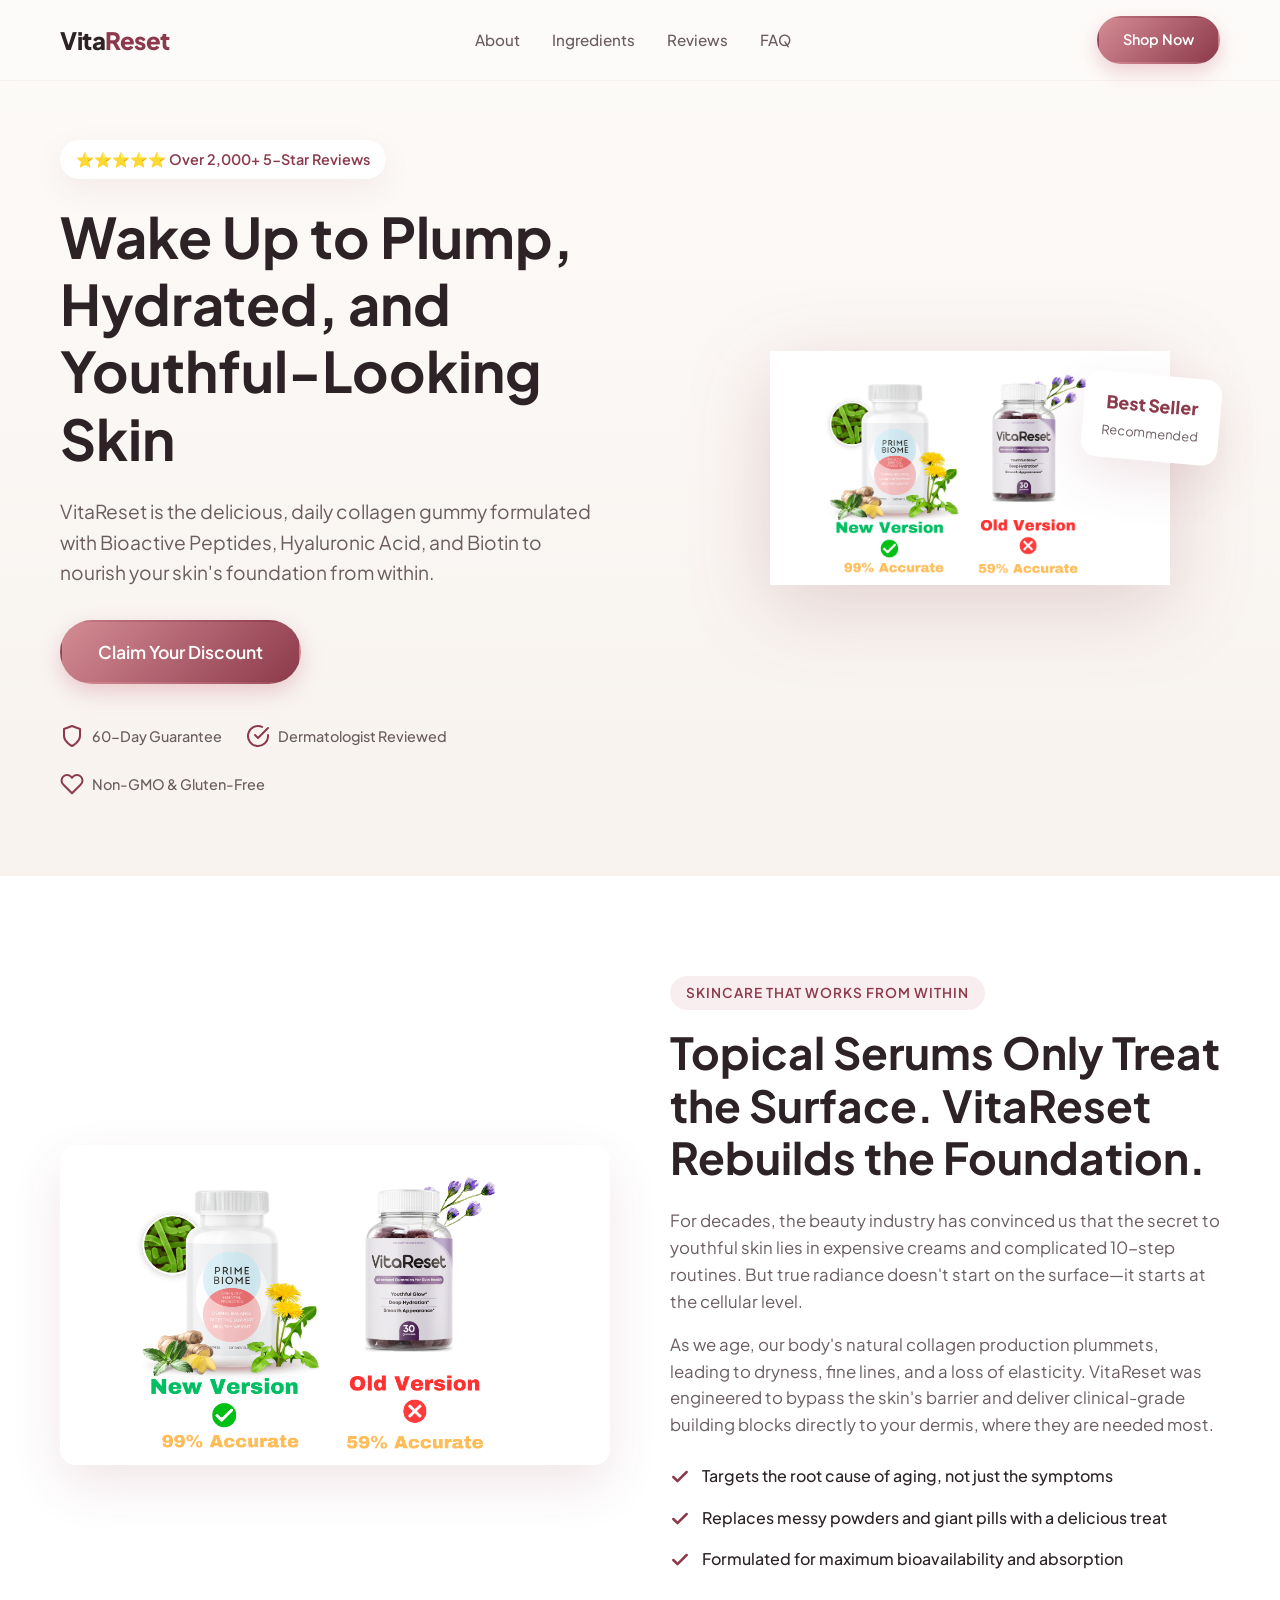
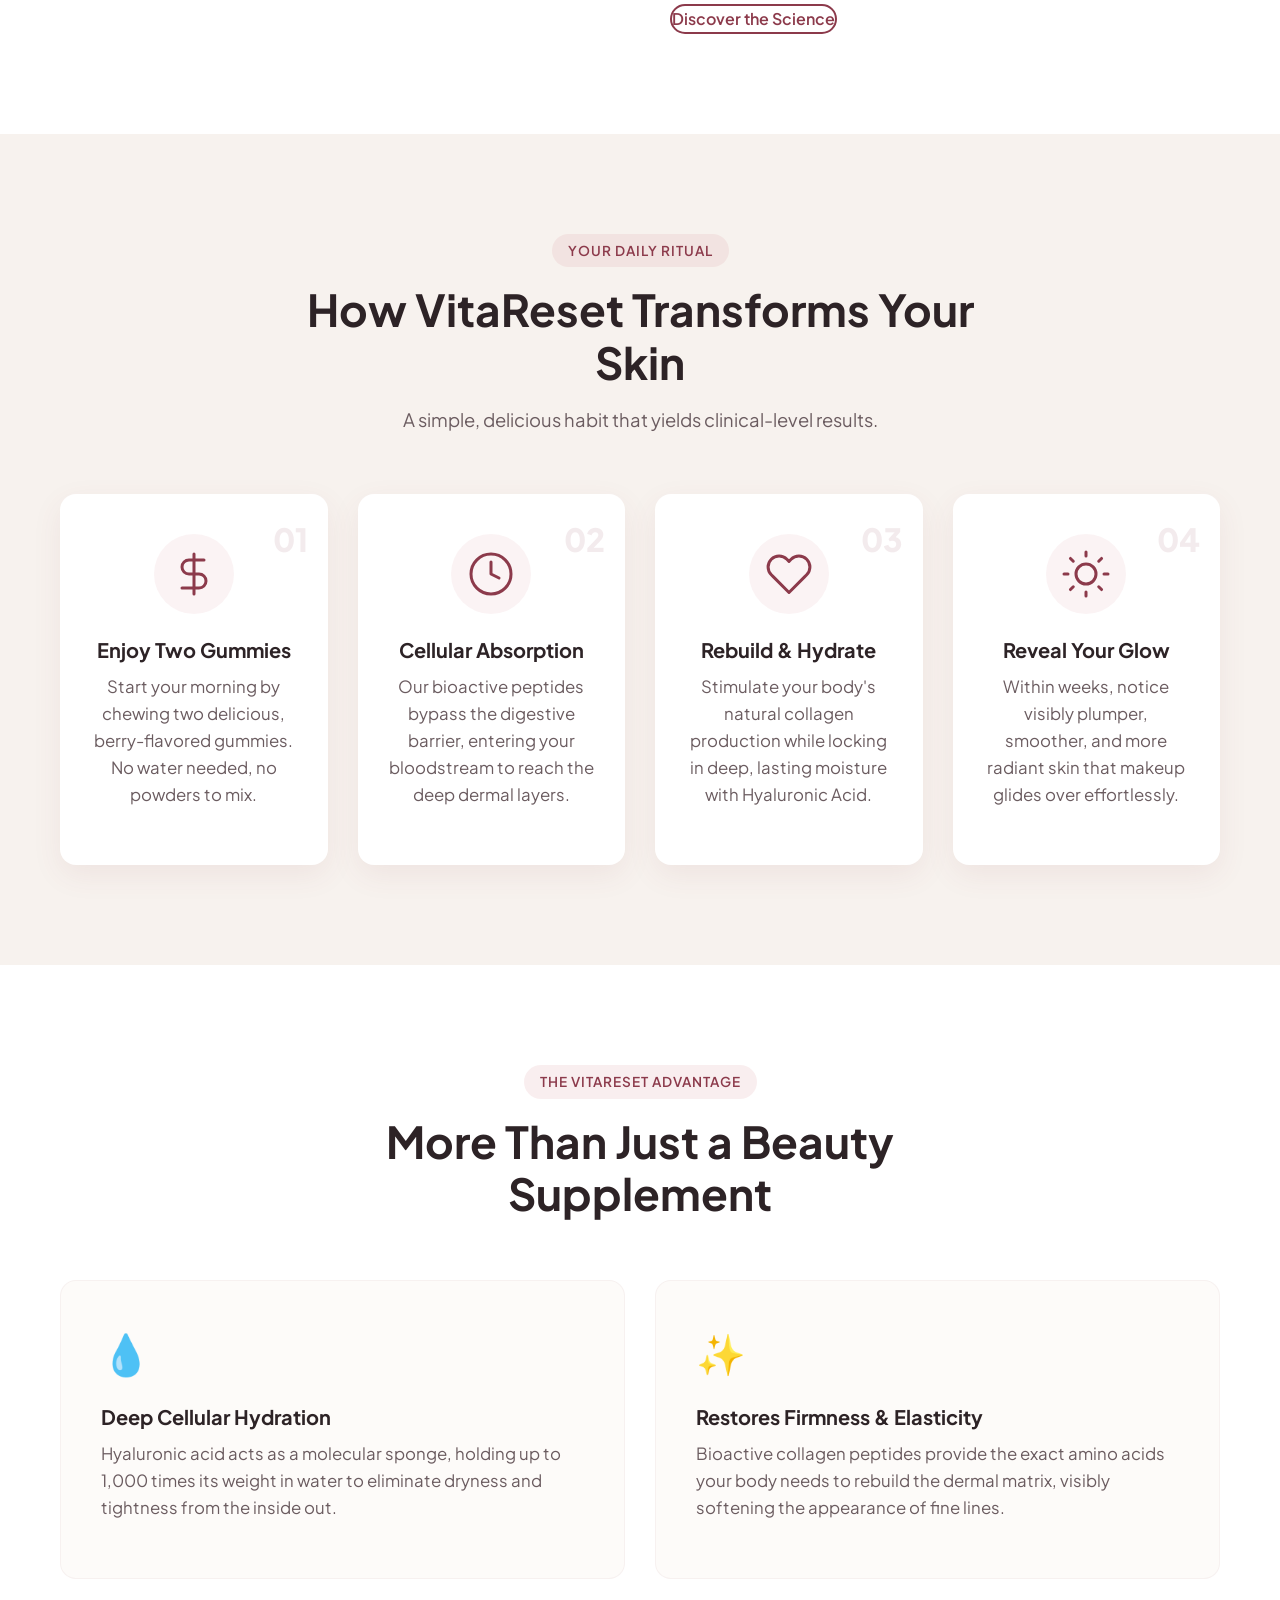
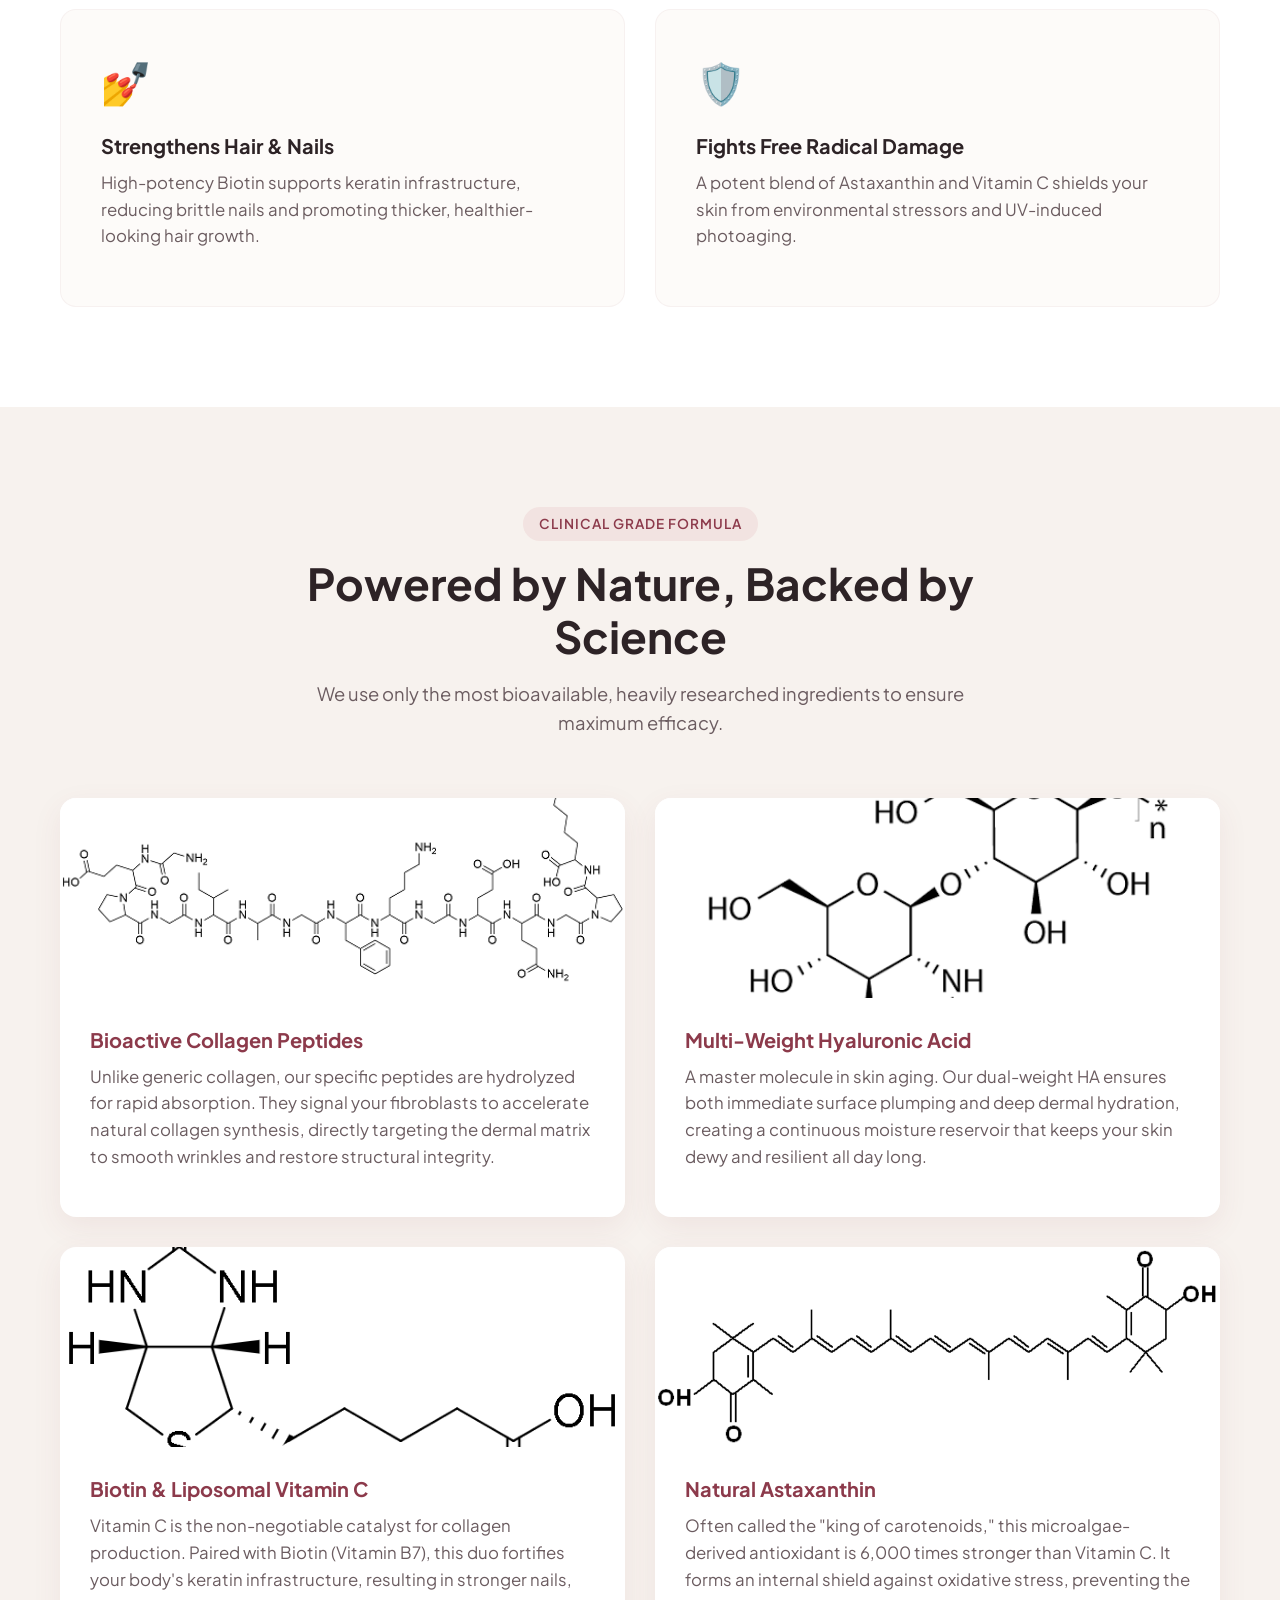
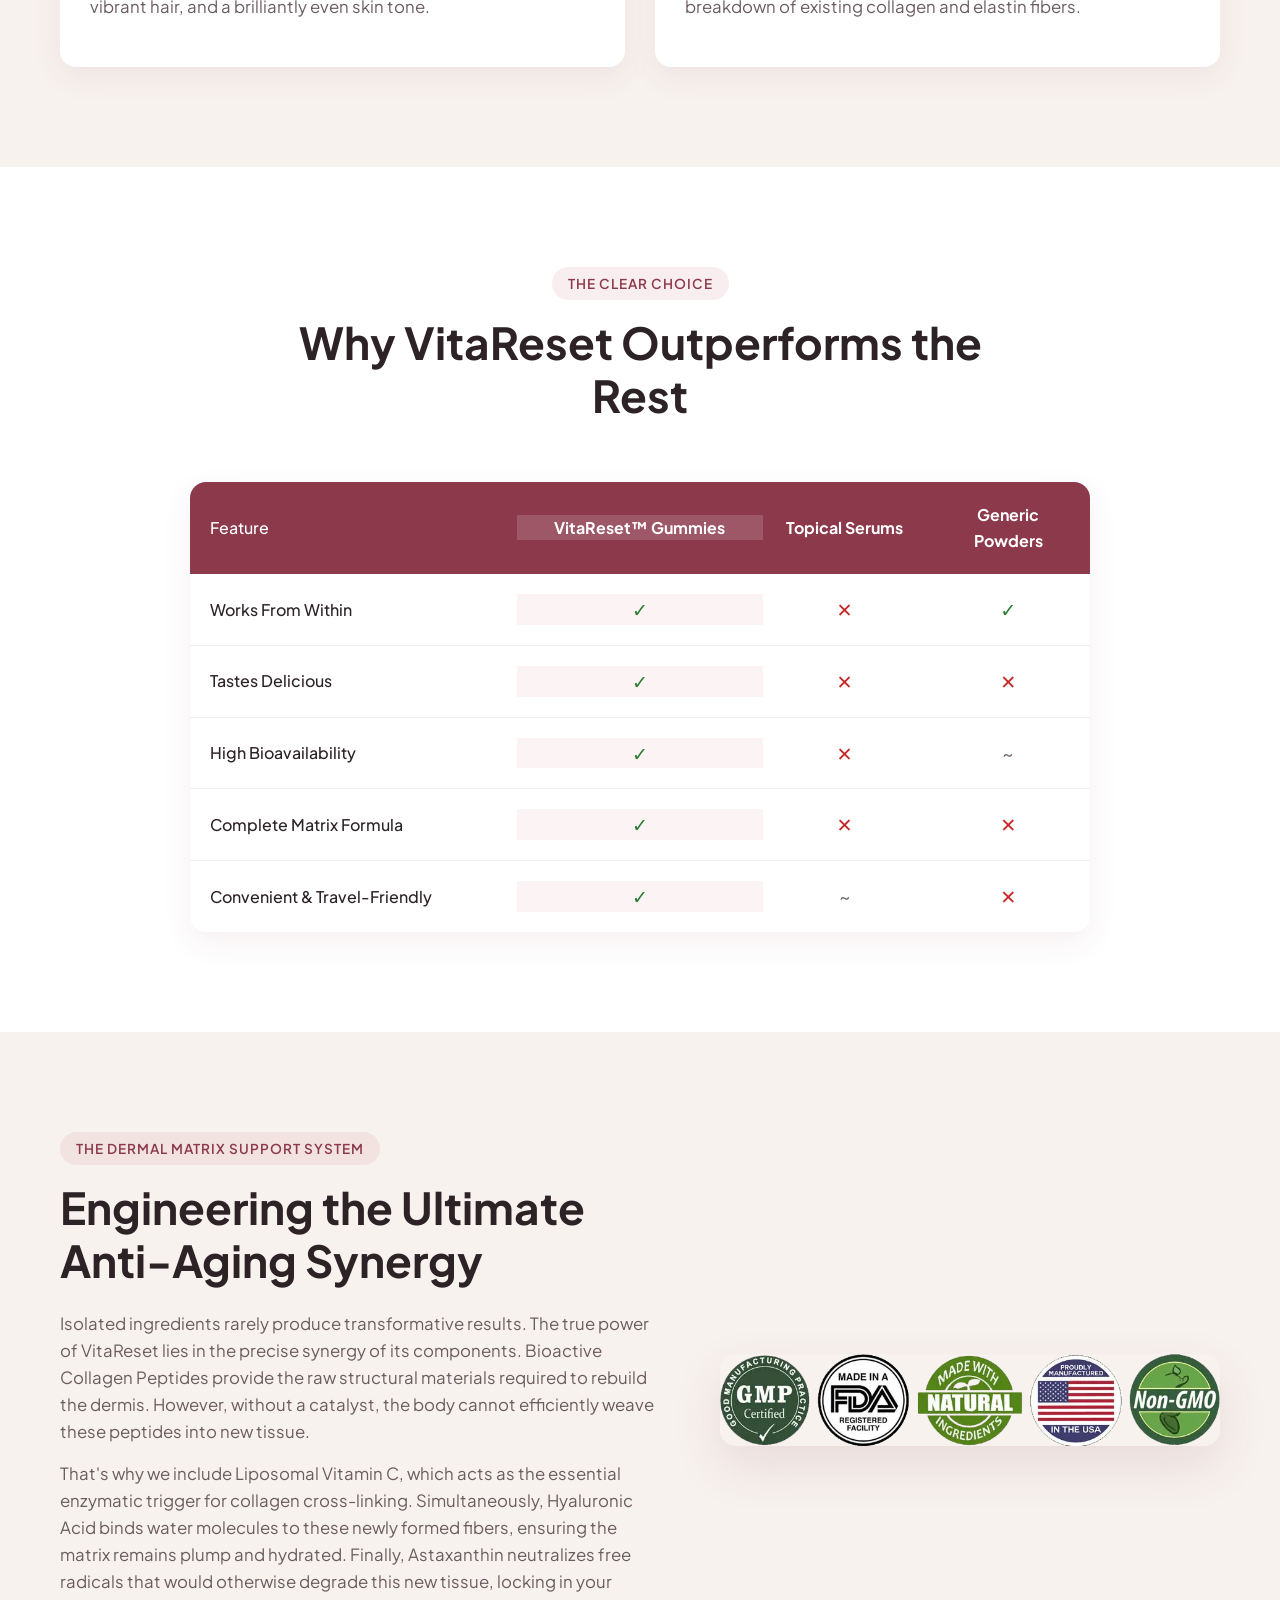
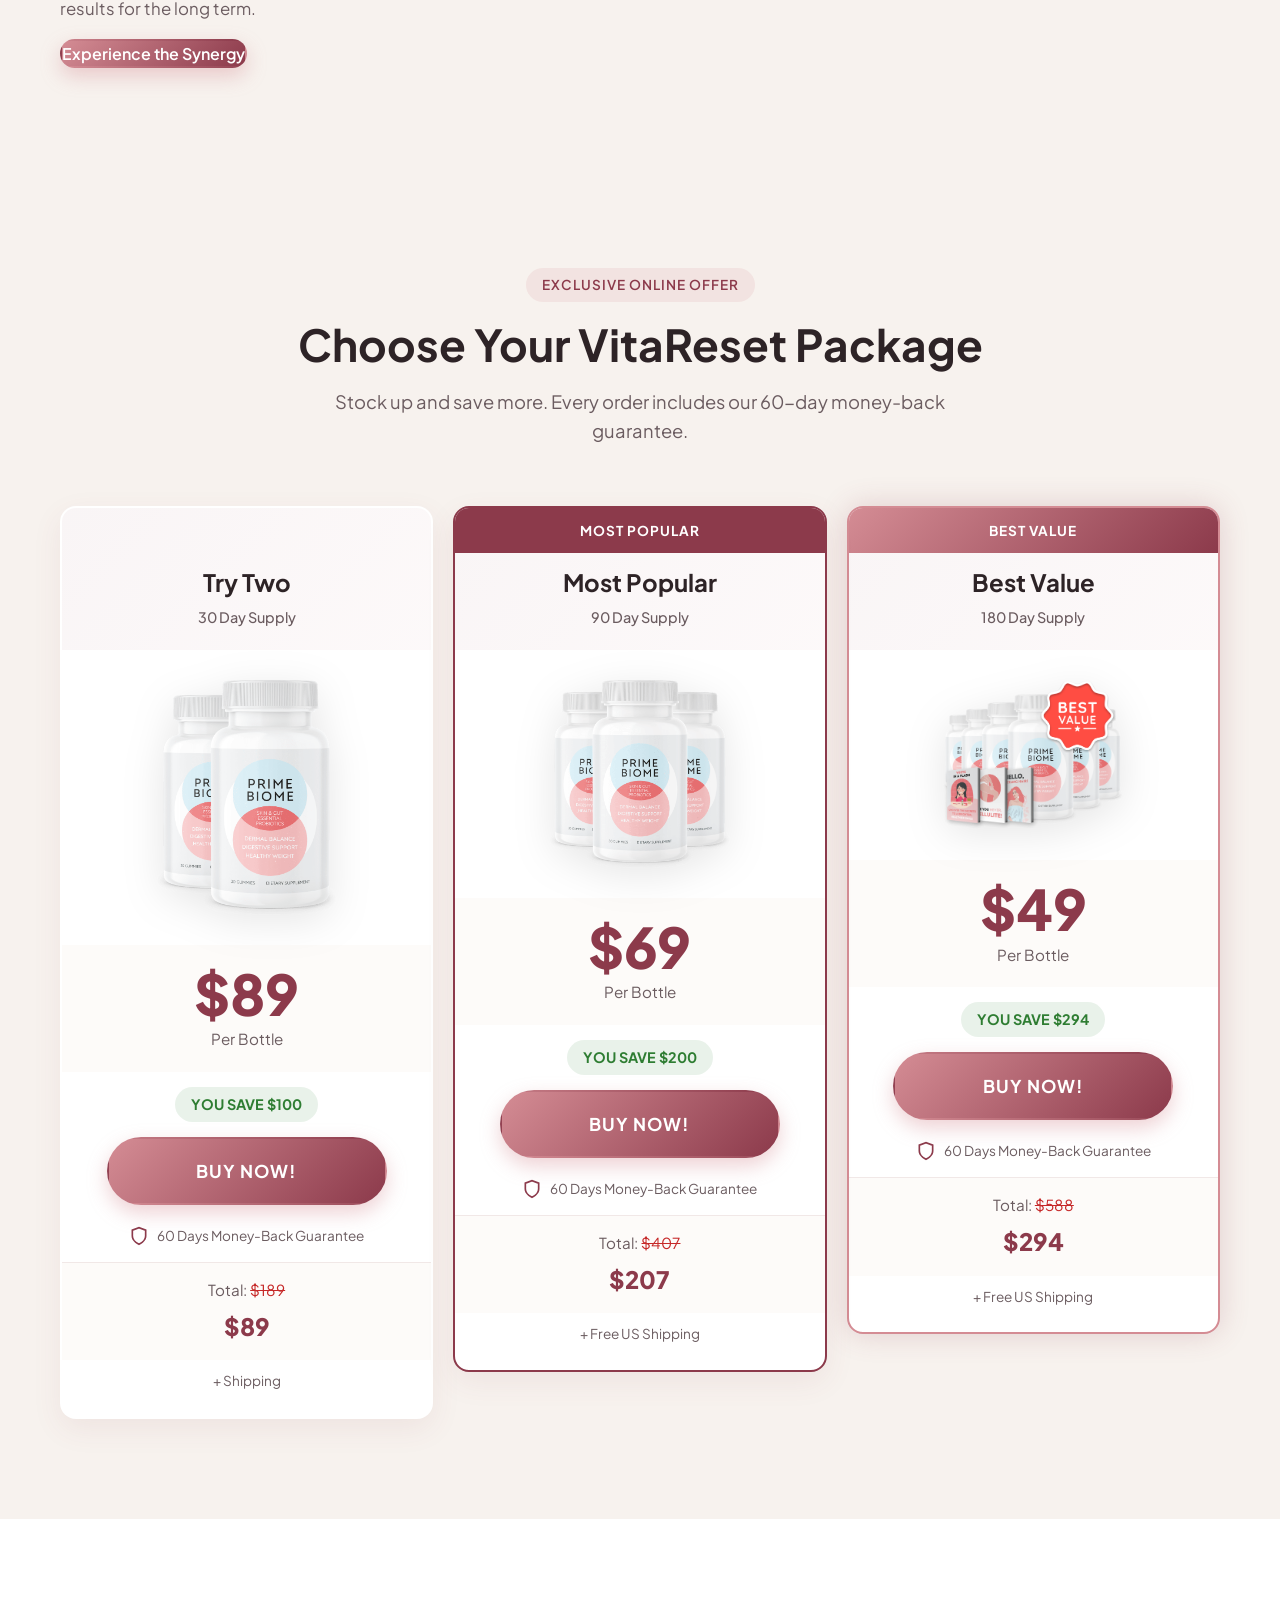
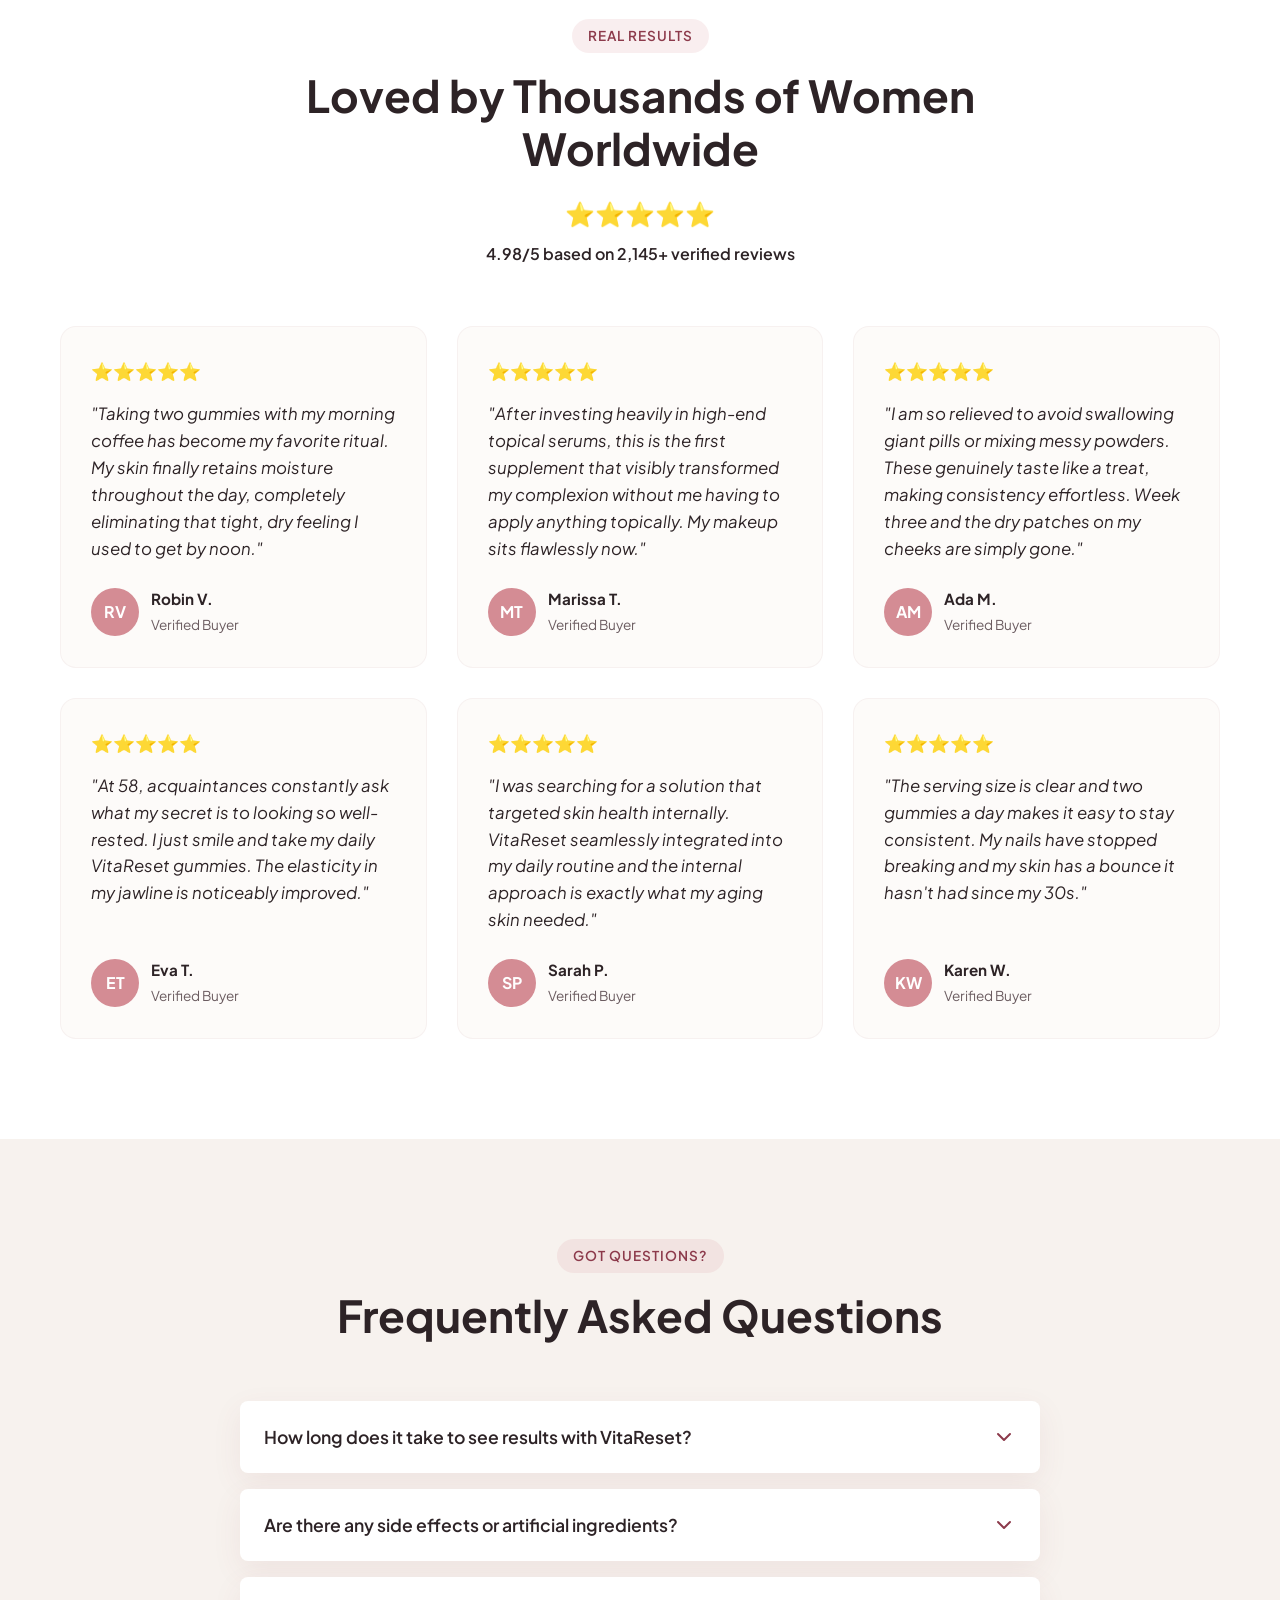
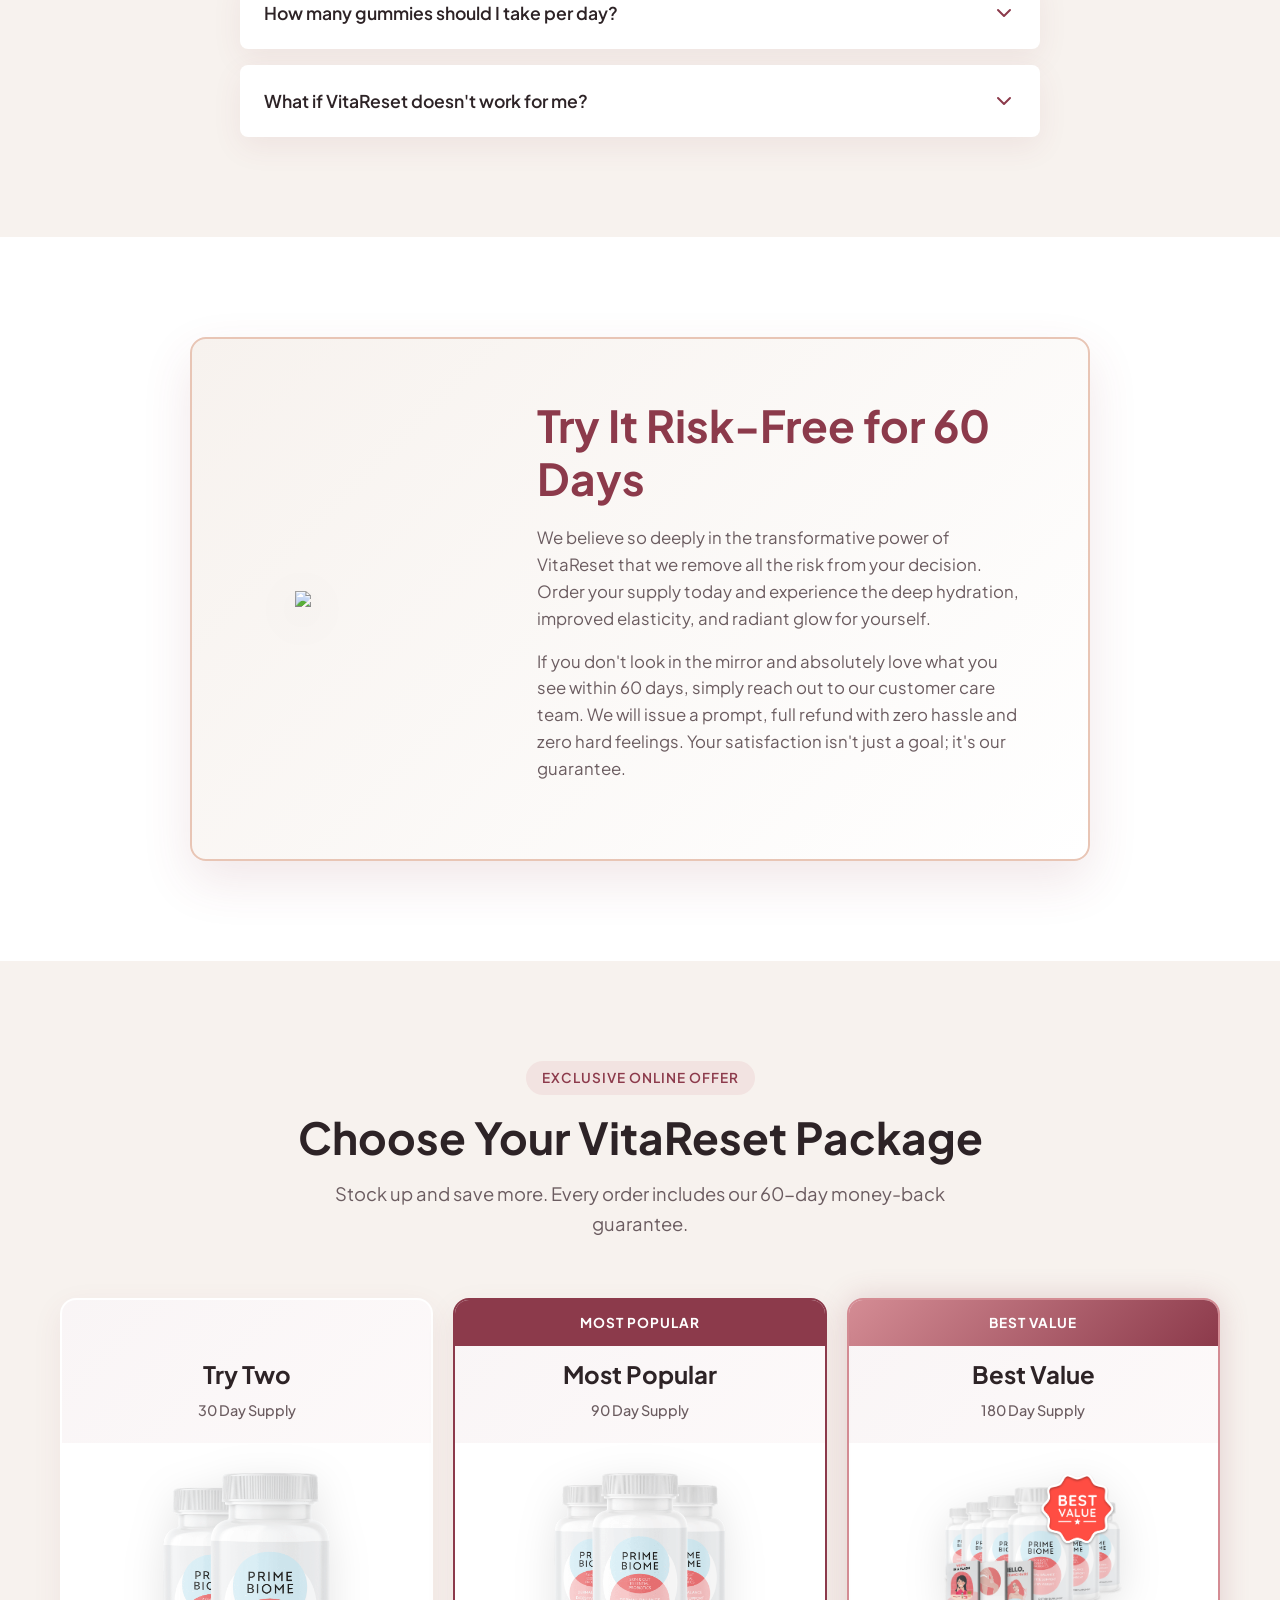
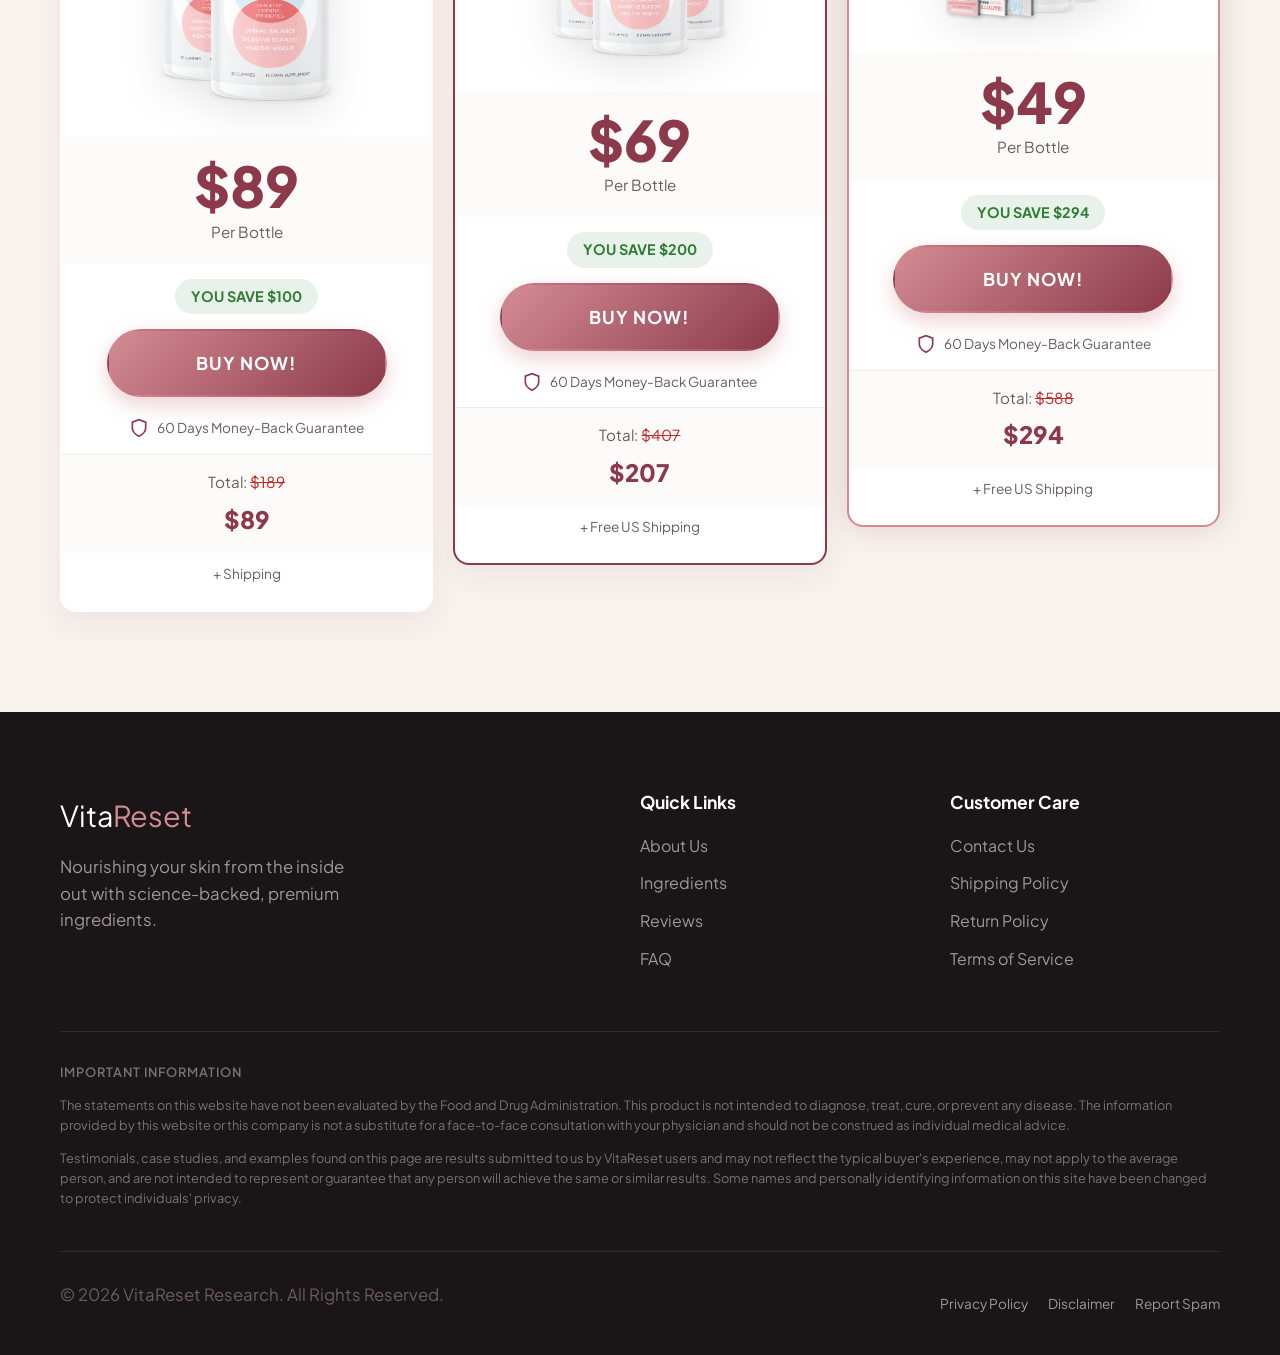
==== index.html @ 928388ca "Add files via upload" ====
<!DOCTYPE html>
<html lang="en">
<head>
  <meta charset="UTF-8" />
  <meta name="viewport" content="width=device-width, initial-scale=1.0" />
  
  <!-- ======================= SEO META ======================= -->
  <title>VitaReset™ Collagen Gummies | Youthful Skin, Deep Hydration & Elasticity</title>
  <meta name="description" content="Reclaim your skin's natural glow with VitaReset. Our premium collagen, hyaluronic acid, and biotin gummies support deep hydration, elasticity, and a youthful complexion. 60-day guarantee." />
  <meta name="keywords" content="collagen gummies, hyaluronic acid supplement, biotin for skin, anti-aging gummies, VitaReset, skin hydration supplement, bioactive collagen peptides" />
  <meta name="robots" content="index, follow" />
  <link rel="canonical" href="https://getviitareset.com/" />
  <meta name="theme-color" content="#8C3A4B" />
  
  <!-- Open Graph -->
  <meta property="og:type" content="website" />
  <meta property="og:site_name" content="VitaReset" />
  <meta property="og:title" content="VitaReset™ Collagen Gummies | Wake Up to Plump, Hydrated Skin" />
  <meta property="og:description" content="Nourish your skin from within with Bioactive Collagen, Hyaluronic Acid, and Biotin. 2000+ 5-star reviews. 60-day guarantee." />
  <meta property="og:url" content="https://getviitareset.com/" />
  <meta property="og:image" content="images/og-cover.jpg" />
  <meta property="og:image:alt" content="VitaReset Collagen Gummies Bottle" />

  <!-- Twitter Card -->
  <meta name="twitter:card" content="summary_large_image" />
  <meta name="twitter:title" content="VitaReset™ Collagen Gummies" />
  <meta name="twitter:description" content="Nourish your skin from within. Deep hydration and elasticity in two delicious gummies." />
  <meta name="twitter:image" content="images/og-cover.jpg" />

  <!-- Fonts -->
  <link rel="preconnect" href="https://fonts.googleapis.com" />
  <link rel="preconnect" href="https://fonts.gstatic.com" crossorigin />
  <link href="https://fonts.googleapis.com/css2?family=Plus+Jakarta+Sans:wght@400;500;600;700;800&display=swap" rel="stylesheet" />

  <!-- Stylesheet -->
  <link rel="stylesheet" href="style.css" />
  
  <!-- Manifest & Favicon -->
  <link rel="manifest" href="manifest.json" />
  <link rel="icon" type="image/svg+xml" href="images/favicon.svg" />

  <!-- ======================= SCHEMA MARKUP ======================= -->
  <script type="application/ld+json">
  {
    "@context": "https://schema.org/",
    "@type": "Product",
    "name": "VitaReset Collagen Gummies",
    "image": "images/1.png",
    "description": "Premium daily gummies formulated with Bioactive Collagen Peptides, Hyaluronic Acid, and Biotin to support deep skin hydration, elasticity, and a youthful complexion.",
    "brand": {
      "@type": "Brand",
      "name": "VitaReset"
    },
    "aggregateRating": {
      "@type": "AggregateRating",
      "ratingValue": "4.98",
      "reviewCount": "2145"
    },
    "offers": {
      "@type": "Offer",
      "url": "https://getviitareset.com/", 
      "priceCurrency": "USD",
      "price": "59.00",
      "availability": "https://schema.org/InStock"
    }
  }
  </script>
  <script type="application/ld+json">
  {
    "@context": "https://schema.org",
    "@type": "FAQPage",
    "mainEntity": [
      {
        "@type": "Question",
        "name": "How long does it take to see results with VitaReset?",
        "acceptedAnswer": {
          "@type": "Answer",
          "text": "While some users notice improved skin hydration within the first two weeks, clinical studies on our key ingredients suggest optimal results in skin elasticity and wrinkle reduction are typically visible after 8 to 12 weeks of consistent daily use."
        }
      },
      {
        "@type": "Question",
        "name": "Are there any side effects or artificial ingredients?",
        "acceptedAnswer": {
          "@type": "Answer",
          "text": "VitaReset is made with high-quality, scientifically backed ingredients and is free from harmful stimulants. It is non-GMO, gluten-free, and manufactured in a GMP-certified facility. As with any supplement, we recommend consulting your physician if you are pregnant, nursing, or taking medications."
        }
      },
      {
        "@type": "Question",
        "name": "What if VitaReset doesn't work for me?",
        "acceptedAnswer": {
          "@type": "Answer",
          "text": "We offer a 60-Day 100% Money-Back Guarantee. If you are not completely thrilled with your skin's transformation, simply contact our support team for a full, no-questions-asked refund."
        }
      },
      {
        "@type": "Question",
        "name": "How many gummies should I take per day?",
        "acceptedAnswer": {
          "@type": "Answer",
          "text": "For optimal results, we recommend chewing two delicious gummies daily, preferably with your morning coffee or breakfast."
        }
      }
    ]
  }
  </script>
  <script type="application/ld+json">
  {
    "@context": "https://schema.org",
    "@type": "Organization",
    "name": "VitaReset",
    "url": "https://getviitareset.com/",
    "logo": "images/logo.png",
    "contactPoint": {
      "@type": "ContactPoint",
      "telephone": "+1-800-000-0000",
      "contactType": "customer service",
      "email": "support@thevitareset.com"
    },
    "sameAs": [
      "https://www.instagram.com/thevitareset/",
      "https://www.facebook.com/thevitareset/"
    ]
  }
  </script>
  <script type="application/ld+json">
  {
    "@context": "https://schema.org",
    "@type": "BreadcrumbList",
    "itemListElement": [
      {
        "@type": "ListItem",
        "position": 1,
        "name": "Home",
        "item": "https://getviitareset.com/"
      },
      {
        "@type": "ListItem",
        "position": 2,
        "name": "Collagen Gummies",
        "item": "https://getviitareset.com/#product"
      }
    ]
  }
  </script>
</head>
<body>

  <!-- ======================= HEADER ======================= -->
  <header class="site-header" id="site-header">
    <div class="container header-container">
      <a href="#" class="logo" aria-label="VitaReset Home">
        <span class="logo-text">Vita<span class="logo-accent">Reset</span></span>
      </a>
      
      <nav class="main-nav" aria-label="Main Navigation">
        <ul class="nav-links">
          <li><a href="#about">About</a></li>
          <li><a href="#ingredients">Ingredients</a></li>
          <li><a href="#reviews">Reviews</a></li>
          <li><a href="#faq">FAQ</a></li>
        </ul>
      </nav>

      <a href="https://maxwebconnect.com/10841/1251/7/?&subid=reset" class="btn btn-primary btn-sm header-cta" rel="noopener noreferrer">Shop Now</a>

      <button class="mobile-menu-toggle" aria-label="Toggle Mobile Menu" aria-expanded="false" aria-controls="mobile-menu">
        <span class="hamburger-line"></span>
        <span class="hamburger-line"></span>
        <span class="hamburger-line"></span>
      </button>
    </div>

    <!-- Mobile Menu -->
    <div class="mobile-menu" id="mobile-menu" aria-hidden="true">
      <ul class="mobile-nav-links">
        <li><a href="#about">About</a></li>
        <li><a href="#ingredients">Ingredients</a></li>
        <li><a href="#reviews">Reviews</a></li>
        <li><a href="#faq">FAQ</a></li>
        <li><a href="https://maxwebconnect.com/10841/1251/7/?&subid=reset" class="btn btn-primary mobile-cta" rel="noopener noreferrer">Shop Now</a></li>
      </ul>
    </div>
  </header>

  <main>
    <!-- ======================= HERO SECTION ======================= -->
    <section class="hero" id="hero">
      <div class="container hero-container">
        <div class="hero-content animate-on-scroll">
          <span class="hero-badge">⭐⭐⭐⭐⭐ Over 2,000+ 5-Star Reviews</span>
          <h1>Wake Up to Plump, Hydrated, and Youthful-Looking Skin</h1>
          <p class="hero-subtitle">
            VitaReset is the delicious, daily collagen gummy formulated with Bioactive Peptides, Hyaluronic Acid, and Biotin to nourish your skin's foundation from within.
          </p>
          <div class="hero-ctas">
            <a href="https://maxwebconnect.com/10841/1251/7/?&subid=reset" class="btn btn-primary btn-lg" rel="noopener noreferrer">Claim Your Discount</a>
          </div>
          <div class="hero-trust-badges">
            <div class="badge">
              <svg width="24" height="24" viewBox="0 0 24 24" fill="none" stroke="currentColor" stroke-width="2" stroke-linecap="round" stroke-linejoin="round"><path d="M12 22s8-4 8-10V5l-8-3-8 3v7c0 6 8 10 8 10z"></path></svg>
              <span>60-Day Guarantee</span>
            </div>
            <div class="badge">
              <svg width="24" height="24" viewBox="0 0 24 24" fill="none" stroke="currentColor" stroke-width="2" stroke-linecap="round" stroke-linejoin="round"><path d="M22 11.08V12a10 10 0 1 1-5.93-9.14"></path><polyline points="22 4 12 14.01 9 11.01"></polyline></svg>
              <span>Dermatologist Reviewed</span>
            </div>
            <div class="badge">
              <svg width="24" height="24" viewBox="0 0 24 24" fill="none" stroke="currentColor" stroke-width="2" stroke-linecap="round" stroke-linejoin="round"><path d="M20.84 4.61a5.5 5.5 0 0 0-7.78 0L12 5.67l-1.06-1.06a5.5 5.5 0 0 0-7.78 7.78l1.06 1.06L12 21.23l7.78-7.78 1.06-1.06a5.5 5.5 0 0 0 0-7.78z"></path></svg>
              <span>Non-GMO & Gluten-Free</span>
            </div>
          </div>
        </div>
        <div class="hero-image animate-on-scroll">
          <img src="images/1.png" alt="VitaReset Collagen Gummies Bottle" loading="eager" />
          <div class="floating-badge">
            <span class="floating-badge-title">Best Seller</span>
            <span class="floating-badge-sub">Recommended</span>
          </div>
        </div>
      </div>
    </section>

    <!-- ======================= ABOUT SECTION ======================= -->
    <section class="about" id="about">
      <div class="container about-container">
        <div class="about-image animate-on-scroll">
          <img src="images/1.png" alt="Woman with glowing skin enjoying her morning routine" loading="lazy" />
        </div>
        <div class="about-content animate-on-scroll">
          <span class="section-tag">Skincare That Works From Within</span>
          <h2>Topical Serums Only Treat the Surface. VitaReset Rebuilds the Foundation.</h2>
          <p>
            For decades, the beauty industry has convinced us that the secret to youthful skin lies in expensive creams and complicated 10-step routines. But true radiance doesn't start on the surface—it starts at the cellular level.
          </p>
          <p>
            As we age, our body's natural collagen production plummets, leading to dryness, fine lines, and a loss of elasticity. VitaReset was engineered to bypass the skin's barrier and deliver clinical-grade building blocks directly to your dermis, where they are needed most.
          </p>
          <ul class="about-checklist">
            <li>
              <svg width="20" height="20" viewBox="0 0 24 24" fill="none" stroke="currentColor" stroke-width="3" stroke-linecap="round" stroke-linejoin="round"><polyline points="20 6 9 17 4 12"></polyline></svg>
              Targets the root cause of aging, not just the symptoms
            </li>
            <li>
              <svg width="20" height="20" viewBox="0 0 24 24" fill="none" stroke="currentColor" stroke-width="3" stroke-linecap="round" stroke-linejoin="round"><polyline points="20 6 9 17 4 12"></polyline></svg>
              Replaces messy powders and giant pills with a delicious treat
            </li>
            <li>
              <svg width="20" height="20" viewBox="0 0 24 24" fill="none" stroke="currentColor" stroke-width="3" stroke-linecap="round" stroke-linejoin="round"><polyline points="20 6 9 17 4 12"></polyline></svg>
              Formulated for maximum bioavailability and absorption
            </li>
          </ul>
          <a href="https://maxwebconnect.com/10841/1251/7/?&subid=reset" class="btn btn-secondary" rel="noopener noreferrer">Discover the Science</a>
        </div>
      </div>
    </section>

    <!-- ======================= HOW IT WORKS ======================= -->
    <section class="how-it-works" id="how-it-works">
      <div class="container">
        <div class="section-header text-center animate-on-scroll">
          <span class="section-tag">Your Daily Ritual</span>
          <h2>How VitaReset Transforms Your Skin</h2>
          <p class="section-subtitle">A simple, delicious habit that yields clinical-level results.</p>
        </div>
        <div class="steps-grid">
          <div class="step-card animate-on-scroll">
            <div class="step-icon">
              <svg width="48" height="48" viewBox="0 0 24 24" fill="none" stroke="currentColor" stroke-width="1.5" stroke-linecap="round" stroke-linejoin="round"><path d="M12 2v20M17 5H9.5a3.5 3.5 0 0 0 0 7h5a3.5 3.5 0 0 1 0 7H6"></path></svg>
            </div>
            <span class="step-number">01</span>
            <h3>Enjoy Two Gummies</h3>
            <p>Start your morning by chewing two delicious, berry-flavored gummies. No water needed, no powders to mix.</p>
          </div>
          <div class="step-card animate-on-scroll">
            <div class="step-icon">
              <svg width="48" height="48" viewBox="0 0 24 24" fill="none" stroke="currentColor" stroke-width="1.5" stroke-linecap="round" stroke-linejoin="round"><circle cx="12" cy="12" r="10"></circle><path d="M12 6v6l4 2"></path></svg>
            </div>
            <span class="step-number">02</span>
            <h3>Cellular Absorption</h3>
            <p>Our bioactive peptides bypass the digestive barrier, entering your bloodstream to reach the deep dermal layers.</p>
          </div>
          <div class="step-card animate-on-scroll">
            <div class="step-icon">
              <svg width="48" height="48" viewBox="0 0 24 24" fill="none" stroke="currentColor" stroke-width="1.5" stroke-linecap="round" stroke-linejoin="round"><path d="M20.84 4.61a5.5 5.5 0 0 0-7.78 0L12 5.67l-1.06-1.06a5.5 5.5 0 0 0-7.78 7.78l1.06 1.06L12 21.23l7.78-7.78 1.06-1.06a5.5 5.5 0 0 0 0-7.78z"></path></svg>
            </div>
            <span class="step-number">03</span>
            <h3>Rebuild & Hydrate</h3>
            <p>Stimulate your body's natural collagen production while locking in deep, lasting moisture with Hyaluronic Acid.</p>
          </div>
          <div class="step-card animate-on-scroll">
            <div class="step-icon">
              <svg width="48" height="48" viewBox="0 0 24 24" fill="none" stroke="currentColor" stroke-width="1.5" stroke-linecap="round" stroke-linejoin="round"><circle cx="12" cy="12" r="5"></circle><line x1="12" y1="1" x2="12" y2="3"></line><line x1="12" y1="21" x2="12" y2="23"></line><line x1="4.22" y1="4.22" x2="5.64" y2="5.64"></line><line x1="18.36" y1="18.36" x2="19.78" y2="19.78"></line><line x1="1" y1="12" x2="3" y2="12"></line><line x1="21" y1="12" x2="23" y2="12"></line><line x1="4.22" y1="19.78" x2="5.64" y2="18.36"></line><line x1="18.36" y1="5.64" x2="19.78" y2="4.22"></line></svg>
            </div>
            <span class="step-number">04</span>
            <h3>Reveal Your Glow</h3>
            <p>Within weeks, notice visibly plumper, smoother, and more radiant skin that makeup glides over effortlessly.</p>
          </div>
        </div>
      </div>
    </section>

    <!-- ======================= KEY BENEFITS ======================= -->
    <section class="benefits" id="benefits">
      <div class="container">
        <div class="section-header text-center animate-on-scroll">
          <span class="section-tag">The VitaReset Advantage</span>
          <h2>More Than Just a Beauty Supplement</h2>
        </div>
        <div class="benefits-grid">
          <div class="benefit-card animate-on-scroll">
            <div class="benefit-icon">💧</div>
            <h3>Deep Cellular Hydration</h3>
            <p>Hyaluronic acid acts as a molecular sponge, holding up to 1,000 times its weight in water to eliminate dryness and tightness from the inside out.</p>
          </div>
          <div class="benefit-card animate-on-scroll">
            <div class="benefit-icon">✨</div>
            <h3>Restores Firmness & Elasticity</h3>
            <p>Bioactive collagen peptides provide the exact amino acids your body needs to rebuild the dermal matrix, visibly softening the appearance of fine lines.</p>
          </div>
          <div class="benefit-card animate-on-scroll">
            <div class="benefit-icon">💅</div>
            <h3>Strengthens Hair & Nails</h3>
            <p>High-potency Biotin supports keratin infrastructure, reducing brittle nails and promoting thicker, healthier-looking hair growth.</p>
          </div>
          <div class="benefit-card animate-on-scroll">
            <div class="benefit-icon">🛡️</div>
            <h3>Fights Free Radical Damage</h3>
            <p>A potent blend of Astaxanthin and Vitamin C shields your skin from environmental stressors and UV-induced photoaging.</p>
          </div>
        </div>
      </div>
    </section>

    <!-- ======================= INGREDIENTS ======================= -->
    <section class="ingredients" id="ingredients">
      <div class="container">
        <div class="section-header text-center animate-on-scroll">
          <span class="section-tag">Clinical Grade Formula</span>
          <h2>Powered by Nature, Backed by Science</h2>
          <p class="section-subtitle">We use only the most bioavailable, heavily researched ingredients to ensure maximum efficacy.</p>
        </div>
        <div class="ingredients-grid">
          <article class="ingredient-card animate-on-scroll">
            <div class="ingredient-image">
              <img src="images/ingredient-collagen.png" alt="Bioactive Collagen Peptides" loading="lazy" />
            </div>
            <div class="ingredient-content">
              <h3>Bioactive Collagen Peptides</h3>
              <p>Unlike generic collagen, our specific peptides are hydrolyzed for rapid absorption. They signal your fibroblasts to accelerate natural collagen synthesis, directly targeting the dermal matrix to smooth wrinkles and restore structural integrity.</p>
            </div>
          </article>
          
          <article class="ingredient-card animate-on-scroll">
            <div class="ingredient-image">
              <img src="images/ingredient-ha.png" alt="Hyaluronic Acid" loading="lazy" />
            </div>
            <div class="ingredient-content">
              <h3>Multi-Weight Hyaluronic Acid</h3>
              <p>A master molecule in skin aging. Our dual-weight HA ensures both immediate surface plumping and deep dermal hydration, creating a continuous moisture reservoir that keeps your skin dewy and resilient all day long.</p>
            </div>
          </article>

          <article class="ingredient-card animate-on-scroll">
            <div class="ingredient-image">
              <img src="images/ingredient-biotin.png" alt="Biotin and Vitamin C" loading="lazy" />
            </div>
            <div class="ingredient-content">
              <h3>Biotin & Liposomal Vitamin C</h3>
              <p>Vitamin C is the non-negotiable catalyst for collagen production. Paired with Biotin (Vitamin B7), this duo fortifies your body's keratin infrastructure, resulting in stronger nails, vibrant hair, and a brilliantly even skin tone.</p>
            </div>
          </article>

          <article class="ingredient-card animate-on-scroll">
            <div class="ingredient-image">
              <img src="images/ingredient-astaxanthin.png" alt="Astaxanthin Antioxidant" loading="lazy" />
            </div>
            <div class="ingredient-content">
              <h3>Natural Astaxanthin</h3>
              <p>Often called the "king of carotenoids," this microalgae-derived antioxidant is 6,000 times stronger than Vitamin C. It forms an internal shield against oxidative stress, preventing the breakdown of existing collagen and elastin fibers.</p>
            </div>
          </article>
        </div>
      </div>
    </section>

    <!-- ======================= WHY CHOOSE (COMPARISON) ======================= -->
    <section class="comparison" id="comparison">
      <div class="container">
        <div class="section-header text-center animate-on-scroll">
          <span class="section-tag">The Clear Choice</span>
          <h2>Why VitaReset Outperforms the Rest</h2>
        </div>
        <div class="comparison-table animate-on-scroll">
          <div class="comp-header">
            <div class="comp-col comp-feature">Feature</div>
            <div class="comp-col comp-vita highlight">VitaReset™ Gummies</div>
            <div class="comp-col comp-generic">Topical Serums</div>
            <div class="comp-col comp-generic">Generic Powders</div>
          </div>
          <div class="comp-row">
            <div class="comp-col comp-feature">Works From Within</div>
            <div class="comp-col comp-vita highlight"><span class="check">✓</span></div>
            <div class="comp-col comp-generic"><span class="cross">✕</span></div>
            <div class="comp-col comp-generic"><span class="check">✓</span></div>
          </div>
          <div class="comp-row">
            <div class="comp-col comp-feature">Tastes Delicious</div>
            <div class="comp-col comp-vita highlight"><span class="check">✓</span></div>
            <div class="comp-col comp-generic"><span class="cross">✕</span></div>
            <div class="comp-col comp-generic"><span class="cross">✕</span></div>
          </div>
          <div class="comp-row">
            <div class="comp-col comp-feature">High Bioavailability</div>
            <div class="comp-col comp-vita highlight"><span class="check">✓</span></div>
            <div class="comp-col comp-generic"><span class="cross">✕</span></div>
            <div class="comp-col comp-generic"><span class="dash">~</span></div>
          </div>
          <div class="comp-row">
            <div class="comp-col comp-feature">Complete Matrix Formula</div>
            <div class="comp-col comp-vita highlight"><span class="check">✓</span></div>
            <div class="comp-col comp-generic"><span class="cross">✕</span></div>
            <div class="comp-col comp-generic"><span class="cross">✕</span></div>
          </div>
          <div class="comp-row">
            <div class="comp-col comp-feature">Convenient & Travel-Friendly</div>
            <div class="comp-col comp-vita highlight"><span class="check">✓</span></div>
            <div class="comp-col comp-generic"><span class="dash">~</span></div>
            <div class="comp-col comp-generic"><span class="cross">✕</span></div>
          </div>
        </div>
      </div>
    </section>

    <!-- ======================= SCIENCE ======================= -->
    <section class="science" id="science">
      <div class="container science-container">
        <div class="science-content animate-on-scroll">
          <span class="section-tag">The Dermal Matrix Support System</span>
          <h2>Engineering the Ultimate Anti-Aging Synergy</h2>
          <p>
            Isolated ingredients rarely produce transformative results. The true power of VitaReset lies in the precise synergy of its components. Bioactive Collagen Peptides provide the raw structural materials required to rebuild the dermis. However, without a catalyst, the body cannot efficiently weave these peptides into new tissue.
          </p>
          <p>
            That's why we include Liposomal Vitamin C, which acts as the essential enzymatic trigger for collagen cross-linking. Simultaneously, Hyaluronic Acid binds water molecules to these newly formed fibers, ensuring the matrix remains plump and hydrated. Finally, Astaxanthin neutralizes free radicals that would otherwise degrade this new tissue, locking in your results for the long term.
          </p>
          <a href="https://maxwebconnect.com/10841/1251/7/?&subid=reset" class="btn btn-primary" rel="noopener noreferrer">Experience the Synergy</a>
        </div>
        <div class="science-image animate-on-scroll">
          <img src="images/icons-fda.webp" alt="Scientific formulation process" loading="lazy" />
        </div>
      </div>
    </section>
	
	    <!-- ======================= PRICING SECTION ======================= -->
<section class="pricing" id="pricing">
  <div class="container">
    <div class="section-header text-center animate-on-scroll">
      <span class="section-tag">Exclusive Online Offer</span>
      <h2>Choose Your VitaReset Package</h2>
      <p class="section-subtitle">Stock up and save more. Every order includes our 60-day money-back guarantee.</p>
    </div>
    
    <div class="pricing-grid">
      <!-- 1 Bottle Package -->
      <div class="pricing-card animate-on-scroll">
        <div class="pricing-header">
          <h3>Try Two</h3>
          <span class="supply-label">30 Day Supply</span>
        </div>
        <div class="pricing-image">
          <img src="images/prod_2_bottle.png" alt="VitaReset 2 Bottle" loading="lazy" />
        </div>
        <div class="pricing-price">
          <span class="price-amount">$89</span>
          <span class="price-label">Per Bottle</span>
        </div>
        <div class="pricing-savings">
          <span class="savings-text">YOU SAVE $100</span>
        </div>
        <a href="https://maxwebconnect.com/10841/1251/7/?&subid=reset" class="btn btn-primary btn-full" rel="noopener noreferrer">BUY NOW!</a>
        <div class="pricing-guarantee">
          <svg width="20" height="20" viewBox="0 0 24 24" fill="none" stroke="currentColor" stroke-width="2"><path d="M12 22s8-4 8-10V5l-8-3-8 3v7c0 6 8 10 8 10z"></path></svg>
          <span>60 Days Money-Back Guarantee</span>
        </div>
        <div class="pricing-total">
          <span class="original-price">Total: <s>$189</s></span>
          <span class="final-price">$89</span>
        </div>
        <div class="pricing-shipping">
          <span>+ Shipping</span>
        </div>
      </div>

      <!-- 3 Bottles Package -->
      <div class="pricing-card popular animate-on-scroll">
        <div class="popular-badge">MOST POPULAR</div>
        <div class="pricing-header">
          <h3>Most Popular</h3>
          <span class="supply-label">90 Day Supply</span>
        </div>
        <div class="pricing-image">
          <img src="images/prod_3_bottle.png" alt="VitaReset 3 Bottles" loading="lazy" />
        </div>
        <div class="pricing-price">
          <span class="price-amount">$69</span>
          <span class="price-label">Per Bottle</span>
        </div>
        <div class="pricing-savings">
          <span class="savings-text">YOU SAVE $200</span>
        </div>
        <a href="https://maxwebconnect.com/10841/1251/7/?&subid=reset" class="btn btn-primary btn-full" rel="noopener noreferrer">BUY NOW!</a>
        <div class="pricing-guarantee">
          <svg width="20" height="20" viewBox="0 0 24 24" fill="none" stroke="currentColor" stroke-width="2"><path d="M12 22s8-4 8-10V5l-8-3-8 3v7c0 6 8 10 8 10z"></path></svg>
          <span>60 Days Money-Back Guarantee</span>
        </div>
        <div class="pricing-total">
          <span class="original-price">Total: <s>$407</s></span>
          <span class="final-price">$207</span>
        </div>
        <div class="pricing-shipping">
          <span>+ Free US Shipping</span>
        </div>
      </div>

      <!-- 6 Bottles Package -->
      <div class="pricing-card best-value animate-on-scroll">
        <div class="best-value-badge">BEST VALUE</div>
        <div class="pricing-header">
          <h3>Best Value</h3>
          <span class="supply-label">180 Day Supply</span>
        </div>
        <div class="pricing-image">
          <img src="images/fe_6_bottle.png" alt="VitaReset 6 Bottles" loading="lazy" />
        </div>
        <div class="pricing-price">
          <span class="price-amount">$49</span>
          <span class="price-label">Per Bottle</span>
        </div>
        <div class="pricing-savings">
          <span class="savings-text">YOU SAVE $294</span>
        </div>
        <a href="https://maxwebconnect.com/10841/1251/7/?&subid=reset" class="btn btn-primary btn-full" rel="noopener noreferrer">BUY NOW!</a>
        <div class="pricing-guarantee">
          <svg width="20" height="20" viewBox="0 0 24 24" fill="none" stroke="currentColor" stroke-width="2"><path d="M12 22s8-4 8-10V5l-8-3-8 3v7c0 6 8 10 8 10z"></path></svg>
          <span>60 Days Money-Back Guarantee</span>
        </div>
        <div class="pricing-total">
          <span class="original-price">Total: <s>$588</s></span>
          <span class="final-price">$294</span>
        </div>
        <div class="pricing-shipping">
          <span>+ Free US Shipping</span>
        </div>
      </div>
    </div>
  </div>
</section>

    <!-- ======================= REVIEWS ======================= -->
    <section class="reviews" id="reviews">
      <div class="container">
        <div class="section-header text-center animate-on-scroll">
          <span class="section-tag">Real Results</span>
          <h2>Loved by Thousands of Women Worldwide</h2>
          <div class="rating-summary">
            <span class="stars">⭐⭐⭐⭐⭐</span>
            <span class="rating-text">4.98/5 based on 2,145+ verified reviews</span>
          </div>
        </div>
        <div class="reviews-grid">
          <div class="review-card animate-on-scroll">
            <div class="review-stars">⭐⭐⭐⭐⭐</div>
            <p class="review-text">"Taking two gummies with my morning coffee has become my favorite ritual. My skin finally retains moisture throughout the day, completely eliminating that tight, dry feeling I used to get by noon."</p>
            <div class="review-author">
              <div class="author-avatar">RV</div>
              <div class="author-info">
                <strong>Robin V.</strong>
                <span>Verified Buyer</span>
              </div>
            </div>
          </div>
          
          <div class="review-card animate-on-scroll">
            <div class="review-stars">⭐⭐⭐⭐⭐</div>
            <p class="review-text">"After investing heavily in high-end topical serums, this is the first supplement that visibly transformed my complexion without me having to apply anything topically. My makeup sits flawlessly now."</p>
            <div class="review-author">
              <div class="author-avatar">MT</div>
              <div class="author-info">
                <strong>Marissa T.</strong>
                <span>Verified Buyer</span>
              </div>
            </div>
          </div>

          <div class="review-card animate-on-scroll">
            <div class="review-stars">⭐⭐⭐⭐⭐</div>
            <p class="review-text">"I am so relieved to avoid swallowing giant pills or mixing messy powders. These genuinely taste like a treat, making consistency effortless. Week three and the dry patches on my cheeks are simply gone."</p>
            <div class="review-author">
              <div class="author-avatar">AM</div>
              <div class="author-info">
                <strong>Ada M.</strong>
                <span>Verified Buyer</span>
              </div>
            </div>
          </div>

          <div class="review-card animate-on-scroll">
            <div class="review-stars">⭐⭐⭐⭐⭐</div>
            <p class="review-text">"At 58, acquaintances constantly ask what my secret is to looking so well-rested. I just smile and take my daily VitaReset gummies. The elasticity in my jawline is noticeably improved."</p>
            <div class="review-author">
              <div class="author-avatar">ET</div>
              <div class="author-info">
                <strong>Eva T.</strong>
                <span>Verified Buyer</span>
              </div>
            </div>
          </div>

          <div class="review-card animate-on-scroll">
            <div class="review-stars">⭐⭐⭐⭐⭐</div>
            <p class="review-text">"I was searching for a solution that targeted skin health internally. VitaReset seamlessly integrated into my daily routine and the internal approach is exactly what my aging skin needed."</p>
            <div class="review-author">
              <div class="author-avatar">SP</div>
              <div class="author-info">
                <strong>Sarah P.</strong>
                <span>Verified Buyer</span>
              </div>
            </div>
          </div>

          <div class="review-card animate-on-scroll">
            <div class="review-stars">⭐⭐⭐⭐⭐</div>
            <p class="review-text">"The serving size is clear and two gummies a day makes it easy to stay consistent. My nails have stopped breaking and my skin has a bounce it hasn't had since my 30s."</p>
            <div class="review-author">
              <div class="author-avatar">KW</div>
              <div class="author-info">
                <strong>Karen W.</strong>
                <span>Verified Buyer</span>
              </div>
            </div>
          </div>
        </div>
      </div>
    </section>

    <!-- ======================= FAQ ======================= -->
    <section class="faq" id="faq">
      <div class="container">
        <div class="section-header text-center animate-on-scroll">
          <span class="section-tag">Got Questions?</span>
          <h2>Frequently Asked Questions</h2>
        </div>
        <div class="faq-list animate-on-scroll">
          <div class="faq-item">
            <button class="faq-question" aria-expanded="false">
              <span>How long does it take to see results with VitaReset?</span>
              <svg class="faq-icon" width="24" height="24" viewBox="0 0 24 24" fill="none" stroke="currentColor" stroke-width="2" stroke-linecap="round" stroke-linejoin="round"><polyline points="6 9 12 15 18 9"></polyline></svg>
            </button>
            <div class="faq-answer">
              <p>While some users notice improved skin hydration and a "dewy" glow within the first two weeks, clinical studies on our key ingredients suggest optimal results in skin elasticity, firmness, and wrinkle reduction are typically visible after 8 to 12 weeks of consistent daily use. Cellular turnover takes time, and consistency is key to rebuilding the dermal matrix.</p>
            </div>
          </div>

          <div class="faq-item">
            <button class="faq-question" aria-expanded="false">
              <span>Are there any side effects or artificial ingredients?</span>
              <svg class="faq-icon" width="24" height="24" viewBox="0 0 24 24" fill="none" stroke="currentColor" stroke-width="2" stroke-linecap="round" stroke-linejoin="round"><polyline points="6 9 12 15 18 9"></polyline></svg>
            </button>
            <div class="faq-answer">
              <p>VitaReset is made with high-quality, scientifically backed ingredients and is completely free from harmful stimulants, artificial dyes, or high-fructose corn syrup. It is non-GMO, gluten-free, and manufactured in a strict GMP-certified facility. As with any dietary supplement, we recommend consulting your physician if you are pregnant, nursing, or taking prescription medications.</p>
            </div>
          </div>

          <div class="faq-item">
            <button class="faq-question" aria-expanded="false">
              <span>How many gummies should I take per day?</span>
              <svg class="faq-icon" width="24" height="24" viewBox="0 0 24 24" fill="none" stroke="currentColor" stroke-width="2" stroke-linecap="round" stroke-linejoin="round"><polyline points="6 9 12 15 18 9"></polyline></svg>
            </button>
            <div class="faq-answer">
              <p>For optimal results, we recommend chewing two delicious gummies daily. You can take them at any time of day, with or without food, though many of our customers enjoy them as part of their morning routine with their coffee or breakfast.</p>
            </div>
          </div>

          <div class="faq-item">
            <button class="faq-question" aria-expanded="false">
              <span>What if VitaReset doesn't work for me?</span>
              <svg class="faq-icon" width="24" height="24" viewBox="0 0 24 24" fill="none" stroke="currentColor" stroke-width="2" stroke-linecap="round" stroke-linejoin="round"><polyline points="6 9 12 15 18 9"></polyline></svg>
            </button>
            <div class="faq-answer">
              <p>We stand behind our formula with absolute confidence. That's why every bottle is protected by our 60-Day 100% Money-Back Guarantee. If you are not completely thrilled with your skin's transformation, simply contact our support team within 60 days for a full, no-questions-asked refund—even if the bottle is empty.</p>
            </div>
          </div>
        </div>
      </div>
    </section>

    <!-- ======================= GUARANTEE ======================= -->
    <section class="guarantee" id="guarantee">
      <div class="container guarantee-container">
        <div class="guarantee-badge animate-on-scroll">
          <img src="images/money-back.png alt="60 Day Money Back Guarantee Seal" loading="lazy" />
        </div>
        <div class="guarantee-content animate-on-scroll">
          <h2>Try It Risk-Free for 60 Days</h2>
          <p>
            We believe so deeply in the transformative power of VitaReset that we remove all the risk from your decision. Order your supply today and experience the deep hydration, improved elasticity, and radiant glow for yourself. 
          </p>
          <p>
            If you don't look in the mirror and absolutely love what you see within 60 days, simply reach out to our customer care team. We will issue a prompt, full refund with zero hassle and zero hard feelings. Your satisfaction isn't just a goal; it's our guarantee.
          </p>
        </div>
      </div>
    </section>

    <!-- ======================= PRICING SECTION ======================= -->
<section class="pricing" id="pricing">
  <div class="container">
    <div class="section-header text-center animate-on-scroll">
      <span class="section-tag">Exclusive Online Offer</span>
      <h2>Choose Your VitaReset Package</h2>
      <p class="section-subtitle">Stock up and save more. Every order includes our 60-day money-back guarantee.</p>
    </div>
    
    <div class="pricing-grid">
      <!-- 1 Bottle Package -->
      <div class="pricing-card animate-on-scroll">
        <div class="pricing-header">
          <h3>Try Two</h3>
          <span class="supply-label">30 Day Supply</span>
        </div>
        <div class="pricing-image">
          <img src="images/prod_2_bottle.png" alt="VitaReset 2 Bottle" loading="lazy" />
        </div>
        <div class="pricing-price">
          <span class="price-amount">$89</span>
          <span class="price-label">Per Bottle</span>
        </div>
        <div class="pricing-savings">
          <span class="savings-text">YOU SAVE $100</span>
        </div>
        <a href="https://maxwebconnect.com/10841/1251/7/?&subid=reset" class="btn btn-primary btn-full" rel="noopener noreferrer">BUY NOW!</a>
        <div class="pricing-guarantee">
          <svg width="20" height="20" viewBox="0 0 24 24" fill="none" stroke="currentColor" stroke-width="2"><path d="M12 22s8-4 8-10V5l-8-3-8 3v7c0 6 8 10 8 10z"></path></svg>
          <span>60 Days Money-Back Guarantee</span>
        </div>
        <div class="pricing-total">
          <span class="original-price">Total: <s>$189</s></span>
          <span class="final-price">$89</span>
        </div>
        <div class="pricing-shipping">
          <span>+ Shipping</span>
        </div>
      </div>

      <!-- 3 Bottles Package -->
      <div class="pricing-card popular animate-on-scroll">
        <div class="popular-badge">MOST POPULAR</div>
        <div class="pricing-header">
          <h3>Most Popular</h3>
          <span class="supply-label">90 Day Supply</span>
        </div>
        <div class="pricing-image">
          <img src="images/prod_3_bottle.png" alt="VitaReset 3 Bottles" loading="lazy" />
        </div>
        <div class="pricing-price">
          <span class="price-amount">$69</span>
          <span class="price-label">Per Bottle</span>
        </div>
        <div class="pricing-savings">
          <span class="savings-text">YOU SAVE $200</span>
        </div>
        <a href="https://maxwebconnect.com/10841/1251/7/?&subid=reset" class="btn btn-primary btn-full" rel="noopener noreferrer">BUY NOW!</a>
        <div class="pricing-guarantee">
          <svg width="20" height="20" viewBox="0 0 24 24" fill="none" stroke="currentColor" stroke-width="2"><path d="M12 22s8-4 8-10V5l-8-3-8 3v7c0 6 8 10 8 10z"></path></svg>
          <span>60 Days Money-Back Guarantee</span>
        </div>
        <div class="pricing-total">
          <span class="original-price">Total: <s>$407</s></span>
          <span class="final-price">$207</span>
        </div>
        <div class="pricing-shipping">
          <span>+ Free US Shipping</span>
        </div>
      </div>

      <!-- 6 Bottles Package -->
      <div class="pricing-card best-value animate-on-scroll">
        <div class="best-value-badge">BEST VALUE</div>
        <div class="pricing-header">
          <h3>Best Value</h3>
          <span class="supply-label">180 Day Supply</span>
        </div>
        <div class="pricing-image">
          <img src="images/fe_6_bottle.png" alt="VitaReset 6 Bottles" loading="lazy" />
        </div>
        <div class="pricing-price">
          <span class="price-amount">$49</span>
          <span class="price-label">Per Bottle</span>
        </div>
        <div class="pricing-savings">
          <span class="savings-text">YOU SAVE $294</span>
        </div>
        <a href="https://maxwebconnect.com/10841/1251/7/?&subid=reset" class="btn btn-primary btn-full" rel="noopener noreferrer">BUY NOW!</a>
        <div class="pricing-guarantee">
          <svg width="20" height="20" viewBox="0 0 24 24" fill="none" stroke="currentColor" stroke-width="2"><path d="M12 22s8-4 8-10V5l-8-3-8 3v7c0 6 8 10 8 10z"></path></svg>
          <span>60 Days Money-Back Guarantee</span>
        </div>
        <div class="pricing-total">
          <span class="original-price">Total: <s>$588</s></span>
          <span class="final-price">$294</span>
        </div>
        <div class="pricing-shipping">
          <span>+ Free US Shipping</span>
        </div>
      </div>
    </div>
  </div>
</section>

  <!-- ======================= FOOTER ======================= -->
  <footer class="site-footer">
    <div class="container footer-container">
      <div class="footer-top">
        <div class="footer-brand">
          <span class="logo-text">Vita<span class="logo-accent">Reset</span></span>
          <p>Nourishing your skin from the inside out with science-backed, premium ingredients.</p>
        </div>
        <div class="footer-links-group">
          <h4>Quick Links</h4>
          <ul>
            <li><a href="#about">About Us</a></li>
            <li><a href="#ingredients">Ingredients</a></li>
            <li><a href="#reviews">Reviews</a></li>
            <li><a href="#faq">FAQ</a></li>
          </ul>
        </div>
        <div class="footer-links-group">
          <h4>Customer Care</h4>
          <ul>
            <li><a href="https://thevitareset.com/contact">Contact Us</a></li>
            <li><a href="https://thevitareset.com/shipping">Shipping Policy</a></li>
            <li><a href="https://thevitareset.com/return-policy">Return Policy</a></li>
            <li><a href="https://thevitareset.com/terms">Terms of Service</a></li>
          </ul>
        </div>
      </div>
      
      <div class="footer-disclaimers">
        <p class="disclaimer-title">Important Information</p>
        <p>
          The statements on this website have not been evaluated by the Food and Drug Administration. This product is not intended to diagnose, treat, cure, or prevent any disease. The information provided by this website or this company is not a substitute for a face-to-face consultation with your physician and should not be construed as individual medical advice. 
        </p>
        <p>
          Testimonials, case studies, and examples found on this page are results submitted to us by VitaReset users and may not reflect the typical buyer's experience, may not apply to the average person, and are not intended to represent or guarantee that any person will achieve the same or similar results. Some names and personally identifying information on this site have been changed to protect individuals' privacy.
        </p>
      </div>

      <div class="footer-bottom">
        <p>&copy; <span id="current-year"></span> VitaReset Research. All Rights Reserved.</p>
        <div class="footer-legal">
          <a href="https://thevitareset.com/privacy">Privacy Policy</a>
          <a href="https://thevitareset.com/disclaimer">Disclaimer</a>
          <a href="https://thevitareset.com/report-spam">Report Spam</a>
        </div>
      </div>
    </div>
  </footer>

  <!-- Back to Top Button -->
  <button class="back-to-top" id="back-to-top" aria-label="Back to top">
    <svg width="24" height="24" viewBox="0 0 24 24" fill="none" stroke="currentColor" stroke-width="2" stroke-linecap="round" stroke-linejoin="round"><polyline points="18 15 12 9 6 15"></polyline></svg>
  </button>

  <!-- JavaScript -->
  <script src="script.js"></script>
</body>
</html>
---- style.css ----
/* ======================= RESET & BASE ======================= */
*,
*::before,
*::after {
  box-sizing: border-box;
  margin: 0;
  padding: 0;
}

:root {
  --primary: #D48C94;
  --primary-dark: #8C3A4B;
  --accent: #E8C5B5;
  --bg: #FDFBF9;
  --bg-alt: #F7F2EE;
  --text: #2D2326;
  --text-light: #6B5C60;
  --white: #FFFFFF;
  --shadow: 0 10px 30px rgba(140, 58, 75, 0.08);
  --shadow-lg: 0 20px 50px rgba(140, 58, 75, 0.12);
  --radius: 16px;
  --radius-sm: 8px;
  --transition: all 0.3s cubic-bezier(0.4, 0, 0.2, 1);
  --font-main: 'Plus Jakarta Sans', system-ui, -apple-system, sans-serif;
}

html {
  scroll-behavior: smooth;
  font-size: 16px;
}

body {
  font-family: var(--font-main);
  background-color: var(--bg);
  color: var(--text);
  line-height: 1.6;
  overflow-x: hidden;
  -webkit-font-smoothing: antialiased;
  -moz-osx-font-smoothing: grayscale;
}

img {
  max-width: 100%;
  height: auto;
  display: block;
}

a {
  text-decoration: none;
  color: inherit;
  transition: var(--transition);
}

ul {
  list-style: none;
}

button {
  font-family: inherit;
  cursor: pointer;
  border: none;
  background: none;
}

h1, h2, h3, h4 {
  line-height: 1.2;
  font-weight: 700;
  color: var(--text);
}

h1 { font-size: clamp(2rem, 5vw, 3.5rem); }
h2 { font-size: clamp(1.75rem, 4vw, 2.75rem); }
h3 { font-size: 1.25rem; }

p {
  color: var(--text-light);
  font-size: 1.05rem;
  margin-bottom: 1rem;
}

.container {
  width: 100%;
  max-width: 1200px;
  margin: 0 auto;
  padding: 0 20px;
}

.text-center { text-align: center; }

/* ======================= BUTTONS ======================= */
.btn {
  display: inline-flex;
  align-items: center;
  justify-content: center;
  font-weight: 600;
  border-radius: 50px;
  transition: var(--transition);
  cursor: pointer;
  border: 2px solid transparent;
  text-align: center;
}

.btn-sm {
  padding: 10px 24px;
  font-size: 0.9rem;
}

.btn-lg {
  padding: 16px 36px;
  font-size: 1.1rem;
}

.btn-xl {
  padding: 20px 48px;
  font-size: 1.25rem;
}

.btn-primary {
  background: linear-gradient(135deg, var(--primary) 0%, var(--primary-dark) 100%);
  color: var(--white);
  box-shadow: 0 8px 20px rgba(212, 140, 148, 0.4);
}

.btn-primary:hover {
  transform: translateY(-3px);
  box-shadow: 0 12px 28px rgba(212, 140, 148, 0.6);
}

.btn-secondary {
  background: transparent;
  color: var(--primary-dark);
  border-color: var(--primary-dark);
}

.btn-secondary:hover {
  background: var(--primary-dark);
  color: var(--white);
}

/* ======================= HEADER ======================= */
.site-header {
  position: fixed;
  top: 0;
  left: 0;
  width: 100%;
  z-index: 1000;
  background: rgba(253, 251, 249, 0.85);
  backdrop-filter: blur(12px);
  -webkit-backdrop-filter: blur(12px);
  border-bottom: 1px solid rgba(140, 58, 75, 0.05);
  transition: var(--transition);
}

.site-header.scrolled {
  box-shadow: 0 4px 20px rgba(0,0,0,0.05);
}

.header-container {
  display: flex;
  align-items: center;
  justify-content: space-between;
  height: 80px;
}

.logo {
  font-size: 1.5rem;
  font-weight: 800;
  letter-spacing: -0.5px;
}

.logo-text { color: var(--text); }
.logo-accent { color: var(--primary-dark); }

.nav-links {
  display: flex;
  gap: 32px;
}

.nav-links a {
  font-weight: 500;
  font-size: 0.95rem;
  color: var(--text-light);
  position: relative;
}

.nav-links a::after {
  content: '';
  position: absolute;
  bottom: -4px;
  left: 0;
  width: 0;
  height: 2px;
  background: var(--primary-dark);
  transition: var(--transition);
}

.nav-links a:hover {
  color: var(--primary-dark);
}

.nav-links a:hover::after {
  width: 100%;
}

.header-cta {
  display: none;
}

@media (min-width: 992px) {
  .header-cta { display: inline-flex; }
}

/* Mobile Menu */
.mobile-menu-toggle {
  display: flex;
  flex-direction: column;
  gap: 5px;
  width: 30px;
  height: 30px;
  justify-content: center;
  align-items: center;
}

.hamburger-line {
  width: 24px;
  height: 2px;
  background: var(--text);
  transition: var(--transition);
  border-radius: 2px;
}

.mobile-menu-toggle.active .hamburger-line:nth-child(1) {
  transform: translateY(7px) rotate(45deg);
}
.mobile-menu-toggle.active .hamburger-line:nth-child(2) {
  opacity: 0;
}
.mobile-menu-toggle.active .hamburger-line:nth-child(3) {
  transform: translateY(-7px) rotate(-45deg);
}

@media (min-width: 992px) {
  .mobile-menu-toggle { display: none; }
}

.mobile-menu {
  position: absolute;
  top: 80px;
  left: 0;
  width: 100%;
  background: var(--white);
  box-shadow: 0 10px 20px rgba(0,0,0,0.05);
  max-height: 0;
  overflow: hidden;
  transition: max-height 0.4s ease-out;
}

.mobile-menu.active {
  max-height: 400px;
  transition: max-height 0.4s ease-in;
}

.mobile-nav-links {
  display: flex;
  flex-direction: column;
  padding: 20px;
  gap: 16px;
}

.mobile-nav-links a {
  font-size: 1.1rem;
  font-weight: 500;
  padding: 10px 0;
  border-bottom: 1px solid var(--bg-alt);
}

.mobile-cta {
  margin-top: 10px;
  text-align: center;
  border-bottom: none !important;
}

/* ======================= SECTIONS GENERAL ======================= */
section {
  padding: 100px 0;
}

.section-header {
  max-width: 700px;
  margin: 0 auto 60px;
}

.section-tag {
  display: inline-block;
  background: rgba(212, 140, 148, 0.15);
  color: var(--primary-dark);
  padding: 6px 16px;
  border-radius: 50px;
  font-size: 0.85rem;
  font-weight: 600;
  text-transform: uppercase;
  letter-spacing: 1px;
  margin-bottom: 16px;
}

.section-subtitle {
  font-size: 1.15rem;
  color: var(--text-light);
  margin-top: 16px;
}

/* ======================= HERO ======================= */
.hero {
  padding-top: 140px;
  padding-bottom: 80px;
  background: linear-gradient(180deg, var(--bg) 0%, var(--bg-alt) 100%);
  overflow: hidden;
}

.hero-container {
  display: grid;
  grid-template-columns: 1fr;
  gap: 60px;
  align-items: center;
}

@media (min-width: 992px) {
  .hero-container {
    grid-template-columns: 1.2fr 1fr;
  }
}

.hero-badge {
  display: inline-block;
  background: var(--white);
  padding: 8px 16px;
  border-radius: 50px;
  font-size: 0.9rem;
  font-weight: 600;
  color: var(--primary-dark);
  box-shadow: var(--shadow);
  margin-bottom: 24px;
}

.hero h1 {
  margin-bottom: 24px;
  color: var(--text);
}

.hero-subtitle {
  font-size: 1.2rem;
  margin-bottom: 32px;
  max-width: 550px;
}

.hero-ctas {
  display: flex;
  flex-wrap: wrap;
  gap: 16px;
  margin-bottom: 40px;
}

.hero-trust-badges {
  display: flex;
  flex-wrap: wrap;
  gap: 24px;
}

.badge {
  display: flex;
  align-items: center;
  gap: 8px;
  font-size: 0.9rem;
  font-weight: 500;
  color: var(--text-light);
}

.badge svg {
  color: var(--primary-dark);
}

.hero-image {
  position: relative;
  display: flex;
  justify-content: center;
}

.hero-image img {
  max-width: 400px;
  width: 100%;
  filter: drop-shadow(0 20px 40px rgba(140, 58, 75, 0.2));
  animation: float 6s ease-in-out infinite;
}

@keyframes float {
  0%, 100% { transform: translateY(0); }
  50% { transform: translateY(-15px); }
}

.floating-badge {
  position: absolute;
  top: 10%;
  right: 0;
  background: var(--white);
  padding: 16px 20px;
  border-radius: var(--radius);
  box-shadow: var(--shadow-lg);
  transform: rotate(5deg);
  text-align: center;
}

.floating-badge-title {
  display: block;
  font-weight: 800;
  color: var(--primary-dark);
  font-size: 1.1rem;
}

.floating-badge-sub {
  font-size: 0.8rem;
  color: var(--text-light);
}

/* ======================= ABOUT ======================= */
.about {
  background: var(--white);
}

.about-container {
  display: grid;
  grid-template-columns: 1fr;
  gap: 60px;
  align-items: center;
}

@media (min-width: 992px) {
  .about-container {
    grid-template-columns: 1fr 1fr;
  }
}

.about-image img {
  border-radius: var(--radius);
  box-shadow: var(--shadow-lg);
}

.about-content h2 {
  margin-bottom: 24px;
}

.about-checklist {
  margin: 24px 0 32px;
  display: flex;
  flex-direction: column;
  gap: 16px;
}

.about-checklist li {
  display: flex;
  align-items: flex-start;
  gap: 12px;
  font-weight: 500;
  color: var(--text);
}

.about-checklist svg {
  flex-shrink: 0;
  color: var(--primary-dark);
  margin-top: 4px;
}

/* ======================= HOW IT WORKS ======================= */
.how-it-works {
  background: var(--bg-alt);
}

.steps-grid {
  display: grid;
  grid-template-columns: 1fr;
  gap: 30px;
}

@media (min-width: 768px) {
  .steps-grid {
    grid-template-columns: repeat(2, 1fr);
  }
}

@media (min-width: 1200px) {
  .steps-grid {
    grid-template-columns: repeat(4, 1fr);
  }
}

.step-card {
  background: var(--white);
  padding: 40px 30px;
  border-radius: var(--radius);
  box-shadow: var(--shadow);
  text-align: center;
  position: relative;
  transition: var(--transition);
}

.step-card:hover {
  transform: translateY(-10px);
  box-shadow: var(--shadow-lg);
}

.step-icon {
  width: 80px;
  height: 80px;
  background: rgba(212, 140, 148, 0.1);
  border-radius: 50%;
  display: flex;
  align-items: center;
  justify-content: center;
  margin: 0 auto 24px;
  color: var(--primary-dark);
}

.step-number {
  position: absolute;
  top: 20px;
  right: 20px;
  font-size: 2rem;
  font-weight: 800;
  color: rgba(140, 58, 75, 0.1);
}

.step-card h3 {
  margin-bottom: 12px;
}

/* ======================= BENEFITS ======================= */
.benefits {
  background: var(--white);
}

.benefits-grid {
  display: grid;
  grid-template-columns: 1fr;
  gap: 30px;
}

@media (min-width: 768px) {
  .benefits-grid {
    grid-template-columns: repeat(2, 1fr);
  }
}

.benefit-card {
  background: var(--bg);
  padding: 40px;
  border-radius: var(--radius);
  border: 1px solid rgba(140, 58, 75, 0.05);
  transition: var(--transition);
}

.benefit-card:hover {
  border-color: var(--primary);
  transform: translateY(-5px);
}

.benefit-icon {
  font-size: 2.5rem;
  margin-bottom: 20px;
}

.benefit-card h3 {
  margin-bottom: 12px;
}

/* ======================= INGREDIENTS ======================= */
.ingredients {
  background: var(--bg-alt);
}

.ingredients-grid {
  display: grid;
  grid-template-columns: 1fr;
  gap: 30px;
}

@media (min-width: 768px) {
  .ingredients-grid {
    grid-template-columns: repeat(2, 1fr);
  }
}

.ingredient-card {
  background: var(--white);
  border-radius: var(--radius);
  overflow: hidden;
  box-shadow: var(--shadow);
  display: flex;
  flex-direction: column;
  transition: var(--transition);
}

.ingredient-card:hover {
  transform: translateY(-8px);
  box-shadow: var(--shadow-lg);
}

.ingredient-image {
  height: 200px;
  overflow: hidden;
}

.ingredient-image img {
  width: 100%;
  height: 100%;
  object-fit: cover;
  transition: transform 0.5s ease;
}

.ingredient-card:hover .ingredient-image img {
  transform: scale(1.05);
}

.ingredient-content {
  padding: 30px;
}

.ingredient-content h3 {
  color: var(--primary-dark);
  margin-bottom: 12px;
}

/* ======================= COMPARISON ======================= */
.comparison {
  background: var(--white);
}

.comparison-table {
  max-width: 900px;
  margin: 0 auto;
  background: var(--bg);
  border-radius: var(--radius);
  overflow: hidden;
  box-shadow: var(--shadow);
}

.comp-header, .comp-row {
  display: grid;
  grid-template-columns: 2fr 1.5fr 1fr 1fr;
  align-items: center;
  border-bottom: 1px solid rgba(140, 58, 75, 0.08);
}

.comp-header {
  background: var(--primary-dark);
  color: var(--white);
  font-weight: 700;
  padding: 20px 0;
}

.comp-row {
  padding: 20px 0;
  background: var(--white);
}

.comp-row:last-child {
  border-bottom: none;
}

.comp-col {
  padding: 0 20px;
  text-align: center;
}

.comp-feature {
  text-align: left;
  font-weight: 500;
  color: var(--text);
}

.comp-header .comp-feature {
  color: var(--white);
}

.comp-vita.highlight {
  background: rgba(212, 140, 148, 0.1);
  font-weight: 700;
  color: var(--primary-dark);
}

.comp-header .comp-vita.highlight {
  background: rgba(255, 255, 255, 0.15);
  color: var(--white);
}

.check { color: #2E7D32; font-weight: bold; font-size: 1.2rem; }
.cross { color: #C62828; font-weight: bold; font-size: 1.2rem; }
.dash { color: var(--text-light); font-size: 1.2rem; }

@media (max-width: 768px) {
  .comp-header, .comp-row {
    grid-template-columns: 1.5fr 1fr 1fr 1fr;
    font-size: 0.85rem;
  }
  .comp-col {
    padding: 0 10px;
  }
}

/* ======================= PRICING SECTION ======================= */
.pricing {
  background: var(--bg-alt);
  padding: 100px 0;
}

.pricing-grid {
  display: grid;
  grid-template-columns: 1fr;
  gap: 30px;
  max-width: 1200px;
  margin: 0 auto;
  align-items: start;
}

@media (min-width: 992px) {
  .pricing-grid {
    grid-template-columns: repeat(3, 1fr);
    gap: 20px;
  }
}

.pricing-card {
  background: var(--white);
  border-radius: var(--radius);
  overflow: hidden;
  box-shadow: var(--shadow);
  position: relative;
  transition: var(--transition);
  border: 2px solid transparent;
  display: flex;
  flex-direction: column;
}

.pricing-card:hover {
  transform: translateY(-10px);
  box-shadow: var(--shadow-lg);
}

.pricing-card.popular {
  border-color: var(--primary-dark);
  transform: scale(1.05);
  z-index: 2;
}

.pricing-card.popular:hover {
  transform: scale(1.05) translateY(-10px);
}

.pricing-card.best-value {
  border-color: var(--primary);
  box-shadow: 0 0 30px rgba(140, 58, 75, 0.2);
}

.pricing-card.best-value:hover {
  transform: translateY(-10px);
  box-shadow: 0 0 40px rgba(140, 58, 75, 0.3);
}

.popular-badge,
.best-value-badge {
  position: absolute;
  top: 0;
  left: 0;
  right: 0;
  background: var(--primary-dark);
  color: var(--white);
  text-align: center;
  padding: 12px;
  font-size: 0.85rem;
  font-weight: 700;
  letter-spacing: 1px;
  text-transform: uppercase;
  z-index: 10;
}

.best-value-badge {
  background: linear-gradient(135deg, var(--primary) 0%, var(--primary-dark) 100%);
}

.pricing-header {
  padding: 60px 20px 20px;
  text-align: center;
  background: linear-gradient(135deg, rgba(140, 58, 75, 0.05) 0%, rgba(212, 140, 148, 0.05) 100%);
}

.pricing-header h3 {
  font-size: 1.5rem;
  color: var(--text);
  margin-bottom: 8px;
}

.supply-label {
  font-size: 0.9rem;
  color: var(--text-light);
  font-weight: 500;
}

.pricing-image {
  padding: 30px 20px;
  text-align: center;
  background: var(--white);
  flex-grow: 1;
}

.pricing-image img {
  max-width: 180px;
  margin: 0 auto;
  filter: drop-shadow(0 10px 20px rgba(0,0,0,0.1));
  transition: var(--transition);
}

.pricing-card:hover .pricing-image img {
  transform: scale(1.05);
}

.pricing-price {
  text-align: center;
  padding: 20px;
  background: var(--bg);
}

.price-amount {
  font-size: 3.5rem;
  font-weight: 800;
  color: var(--primary-dark);
  line-height: 1;
}

.price-label {
  display: block;
  font-size: 0.95rem;
  color: var(--text-light);
  margin-top: 5px;
}

.pricing-savings {
  text-align: center;
  padding: 15px;
}

.savings-text {
  display: inline-block;
  background: rgba(46, 125, 50, 0.1);
  color: #2E7D32;
  padding: 6px 16px;
  border-radius: 50px;
  font-size: 0.9rem;
  font-weight: 700;
}

/* === CENTERED BUY NOW BUTTON === */
.pricing-card .btn-primary {
  margin: 0 auto 20px;
  display: flex;
  justify-content: center;
  align-items: center;
  width: 85%;
  max-width: 280px;
  padding: 18px;
  font-size: 1.1rem;
  font-weight: 700;
  text-transform: uppercase;
  letter-spacing: 1px;
}

.pricing-guarantee {
  display: flex;
  align-items: center;
  justify-content: center;
  gap: 8px;
  padding: 0 20px 15px;
  font-size: 0.85rem;
  color: var(--text-light);
  text-align: center;
  width: 100%;
}

.pricing-guarantee svg {
  color: var(--primary-dark);
  flex-shrink: 0;
}

.pricing-total {
  text-align: center;
  padding: 15px 20px;
  background: var(--bg);
  border-top: 1px solid rgba(140, 58, 75, 0.1);
  width: 100%;
}

.original-price {
  display: block;
  font-size: 0.95rem;
  color: var(--text-light);
  margin-bottom: 5px;
}

.original-price s {
  color: #C62828;
}

.final-price {
  font-size: 1.5rem;
  font-weight: 800;
  color: var(--primary-dark);
}

.pricing-shipping {
  text-align: center;
  padding: 10px 20px 25px;
  font-size: 0.85rem;
  color: var(--text-light);
  width: 100%;
}

/* === RESPONSIVE ADJUSTMENTS === */
@media (max-width: 991px) {
  .pricing-card.popular,
  .pricing-card.best-value {
    transform: none;
  }
  
  .pricing-card.popular:hover,
  .pricing-card.best-value:hover {
    transform: translateY(-10px);
  }
  
  .price-amount {
    font-size: 2.8rem;
  }
}

@media (max-width: 767px) {
  .pricing-grid {
    grid-template-columns: 1fr;
    max-width: 400px;
    margin: 0 auto;
  }
  
  .pricing-card.popular {
    transform: none;
    order: -1; /* Puts the "Most Popular" card at the top on mobile */
  }
  
  .pricing-card .btn-primary {
    width: 90%;
  }
}

/* ======================= SCIENCE ======================= */
.science {
  background: var(--bg-alt);
}

.science-container {
  display: grid;
  grid-template-columns: 1fr;
  gap: 60px;
  align-items: center;
}

@media (min-width: 992px) {
  .science-container {
    grid-template-columns: 1.2fr 1fr;
  }
}

.science-content h2 {
  margin-bottom: 24px;
}

.science-image img {
  border-radius: var(--radius);
  box-shadow: var(--shadow-lg);
}

/* ======================= REVIEWS ======================= */
.reviews {
  background: var(--white);
}

.rating-summary {
  margin-top: 20px;
  display: flex;
  flex-direction: column;
  align-items: center;
  gap: 8px;
}

.stars { font-size: 1.5rem; }
.rating-text { font-weight: 600; color: var(--text); }

.reviews-grid {
  display: grid;
  grid-template-columns: 1fr;
  gap: 30px;
}

@media (min-width: 768px) {
  .reviews-grid {
    grid-template-columns: repeat(2, 1fr);
  }
}

@media (min-width: 1200px) {
  .reviews-grid {
    grid-template-columns: repeat(3, 1fr);
  }
}

.review-card {
  background: var(--bg);
  padding: 30px;
  border-radius: var(--radius);
  border: 1px solid rgba(140, 58, 75, 0.05);
  display: flex;
  flex-direction: column;
  justify-content: space-between;
  transition: var(--transition);
}

.review-card:hover {
  box-shadow: var(--shadow);
  transform: translateY(-5px);
}

.review-stars {
  margin-bottom: 16px;
  font-size: 1.1rem;
}

.review-text {
  font-style: italic;
  color: var(--text);
  margin-bottom: 24px;
  flex-grow: 1;
}

.review-author {
  display: flex;
  align-items: center;
  gap: 12px;
}

.author-avatar {
  width: 48px;
  height: 48px;
  background: var(--primary);
  color: var(--white);
  border-radius: 50%;
  display: flex;
  align-items: center;
  justify-content: center;
  font-weight: 700;
}

.author-info strong {
  display: block;
  color: var(--text);
  font-size: 0.95rem;
}

.author-info span {
  font-size: 0.85rem;
  color: var(--text-light);
}

/* ======================= FAQ ======================= */
.faq {
  background: var(--bg-alt);
}

.faq-list {
  max-width: 800px;
  margin: 0 auto;
  display: flex;
  flex-direction: column;
  gap: 16px;
}

.faq-item {
  background: var(--white);
  border-radius: var(--radius-sm);
  box-shadow: var(--shadow);
  overflow: hidden;
}

.faq-question {
  width: 100%;
  padding: 24px;
  display: flex;
  justify-content: space-between;
  align-items: center;
  font-size: 1.1rem;
  font-weight: 600;
  color: var(--text);
  text-align: left;
}

.faq-icon {
  transition: transform 0.3s ease;
  color: var(--primary-dark);
  flex-shrink: 0;
  margin-left: 16px;
}

.faq-item.active .faq-icon {
  transform: rotate(180deg);
}

.faq-answer {
  max-height: 0;
  overflow: hidden;
  transition: max-height 0.4s ease, padding 0.4s ease;
  padding: 0 24px;
}

.faq-item.active .faq-answer {
  max-height: 300px;
  padding: 0 24px 24px;
}

.faq-answer p {
  margin-bottom: 0;
}

/* ======================= GUARANTEE ======================= */
.guarantee {
  background: var(--white);
}

.guarantee-container {
  display: grid;
  grid-template-columns: 1fr;
  gap: 40px;
  align-items: center;
  max-width: 900px;
  margin: 0 auto;
  background: linear-gradient(135deg, var(--bg-alt) 0%, var(--white) 100%);
  padding: 60px 40px;
  border-radius: var(--radius);
  box-shadow: var(--shadow-lg);
  border: 2px solid var(--accent);
}

@media (min-width: 768px) {
  .guarantee-container {
    grid-template-columns: 1fr 2fr;
    padding: 60px;
  }
}

.guarantee-badge img {
  max-width: 160px;
  margin: 0 auto;
  filter: drop-shadow(0 10px 20px rgba(0,0,0,0.1));
}

.guarantee-content h2 {
  margin-bottom: 20px;
  color: var(--primary-dark);
}

/* ======================= FINAL CTA ======================= */
.final-cta {
  background: linear-gradient(135deg, var(--primary-dark) 0%, #5a222f 100%);
  color: var(--white);
  padding: 100px 0;
}

.final-cta h2 {
  color: var(--white);
  margin-bottom: 24px;
}

.final-cta p {
  color: rgba(255, 255, 255, 0.9);
  font-size: 1.2rem;
  max-width: 700px;
  margin: 0 auto 40px;
}

.final-cta .btn-primary {
  background: var(--white);
  color: var(--primary-dark);
  box-shadow: 0 10px 30px rgba(0,0,0,0.2);
}

.final-cta .btn-primary:hover {
  background: var(--accent);
  color: var(--text);
}

.cta-trust {
  margin-top: 30px;
  display: flex;
  flex-wrap: wrap;
  justify-content: center;
  gap: 24px;
  font-size: 0.95rem;
  color: rgba(255, 255, 255, 0.8);
}

/* ======================= FOOTER ======================= */
.site-footer {
  background: #1A1517;
  color: #A09699;
  padding: 80px 0 30px;
}

.footer-top {
  display: grid;
  grid-template-columns: 1fr;
  gap: 40px;
  margin-bottom: 60px;
}

@media (min-width: 768px) {
  .footer-top {
    grid-template-columns: 2fr 1fr 1fr;
  }
}

.footer-brand .logo-text {
  color: var(--white);
  font-size: 1.8rem;
  margin-bottom: 16px;
  display: block;
}

.footer-brand .logo-accent {
  color: var(--primary);
}

.footer-brand p {
  color: #A09699;
  max-width: 300px;
}

.footer-links-group h4 {
  color: var(--white);
  margin-bottom: 20px;
  font-size: 1.1rem;
}

.footer-links-group ul {
  display: flex;
  flex-direction: column;
  gap: 12px;
}

.footer-links-group a:hover {
  color: var(--primary);
}

.footer-disclaimers {
  border-top: 1px solid rgba(255,255,255,0.1);
  border-bottom: 1px solid rgba(255,255,255,0.1);
  padding: 30px 0;
  margin-bottom: 30px;
}

.disclaimer-title {
  color: var(--white);
  font-weight: 600;
  margin-bottom: 12px;
  font-size: 0.9rem;
  text-transform: uppercase;
  letter-spacing: 1px;
}

.footer-disclaimers p {
  font-size: 0.8rem;
  line-height: 1.6;
  color: #7A7073;
  margin-bottom: 12px;
}

.footer-bottom {
  display: flex;
  flex-direction: column;
  gap: 16px;
  align-items: center;
  text-align: center;
  font-size: 0.85rem;
}

@media (min-width: 768px) {
  .footer-bottom {
    flex-direction: row;
    justify-content: space-between;
  }
}

.footer-legal {
  display: flex;
  gap: 20px;
}

.footer-legal a:hover {
  color: var(--white);
}

/* ======================= BACK TO TOP ======================= */
.back-to-top {
  position: fixed;
  bottom: 30px;
  right: 30px;
  width: 50px;
  height: 50px;
  background: var(--primary-dark);
  color: var(--white);
  border-radius: 50%;
  display: flex;
  align-items: center;
  justify-content: center;
  box-shadow: var(--shadow-lg);
  opacity: 0;
  visibility: hidden;
  transform: translateY(20px);
  transition: var(--transition);
  z-index: 999;
}

.back-to-top.visible {
  opacity: 1;
  visibility: visible;
  transform: translateY(0);
}

.back-to-top:hover {
  background: var(--primary);
  transform: translateY(-5px);
}

/* ======================= ANIMATIONS ======================= */
.animate-on-scroll {
  opacity: 0;
  transform: translateY(30px);
  transition: opacity 0.8s ease, transform 0.8s ease;
}

.animate-on-scroll.animated {
  opacity: 1;
  transform: translateY(0);
}

/* Focus States for Accessibility */
a:focus-visible, button:focus-visible {
  outline: 3px solid var(--primary);
  outline-offset: 3px;
  border-radius: 4px;
}
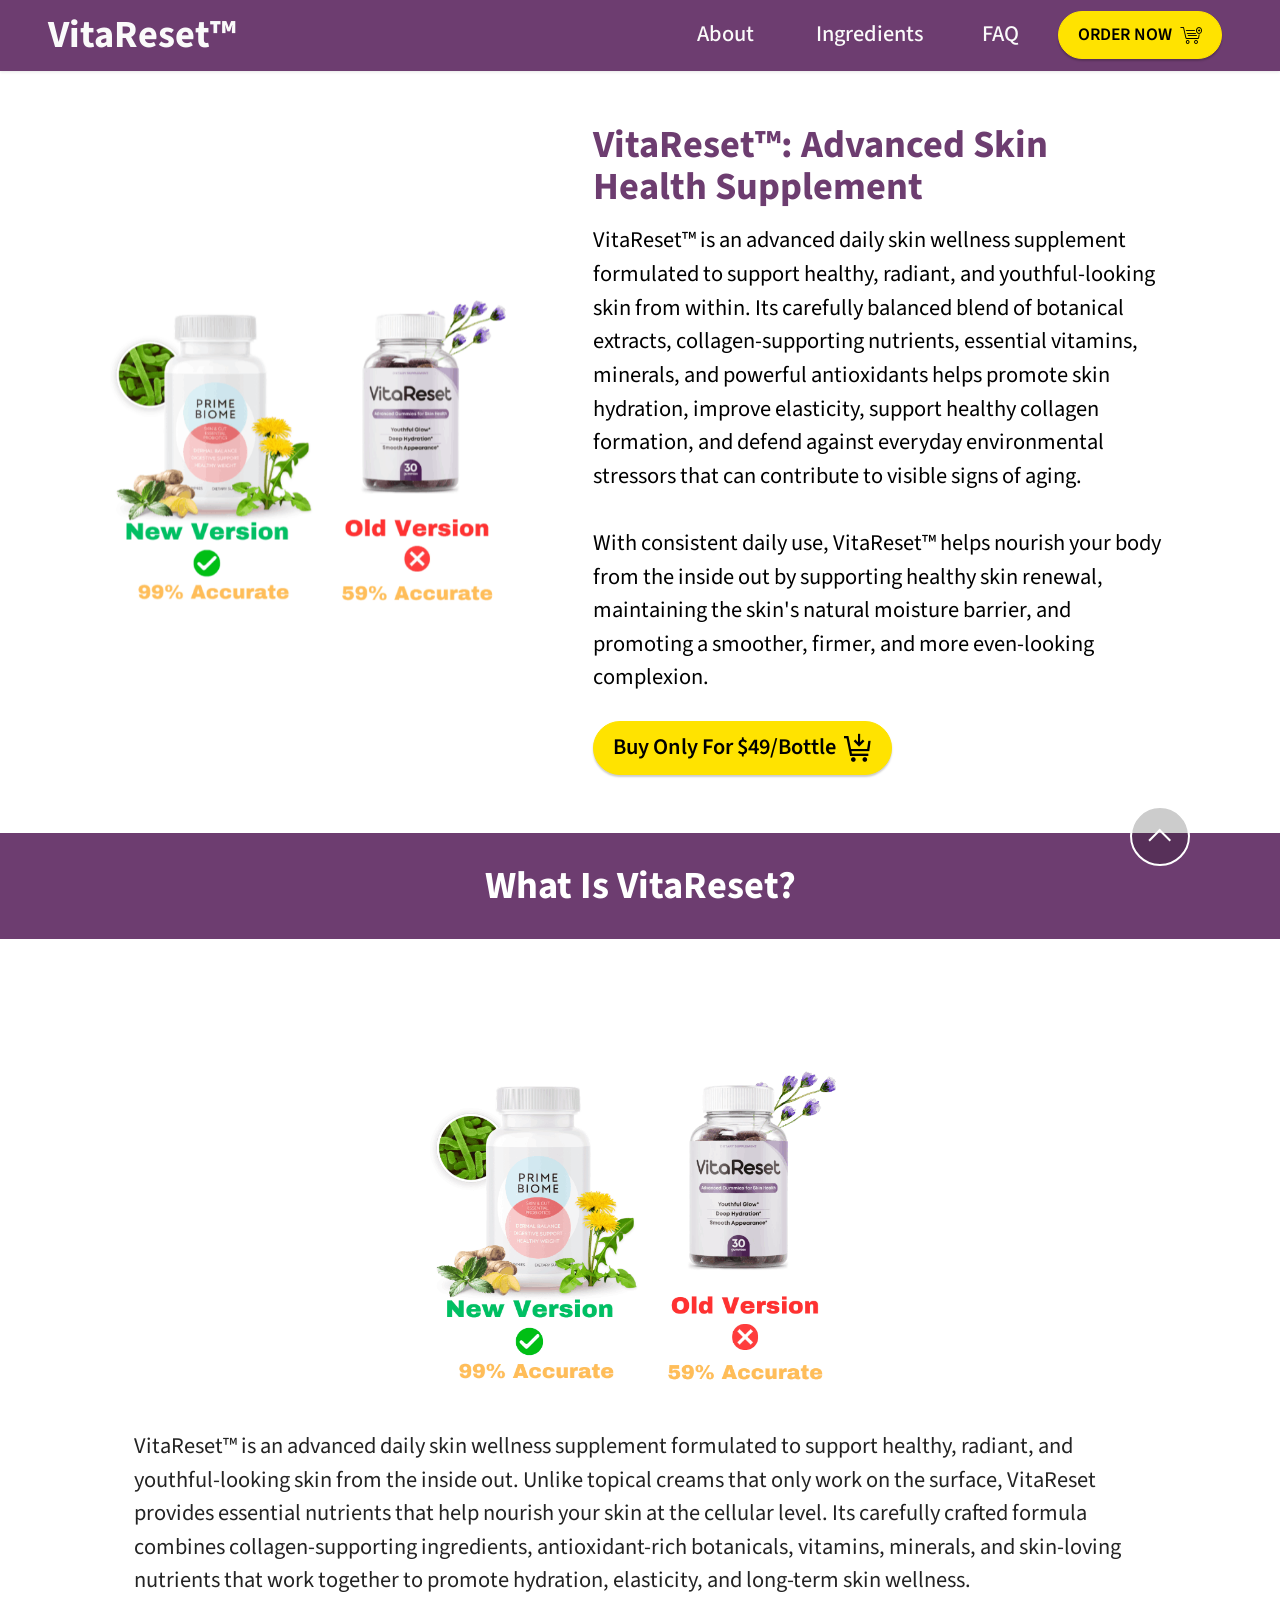
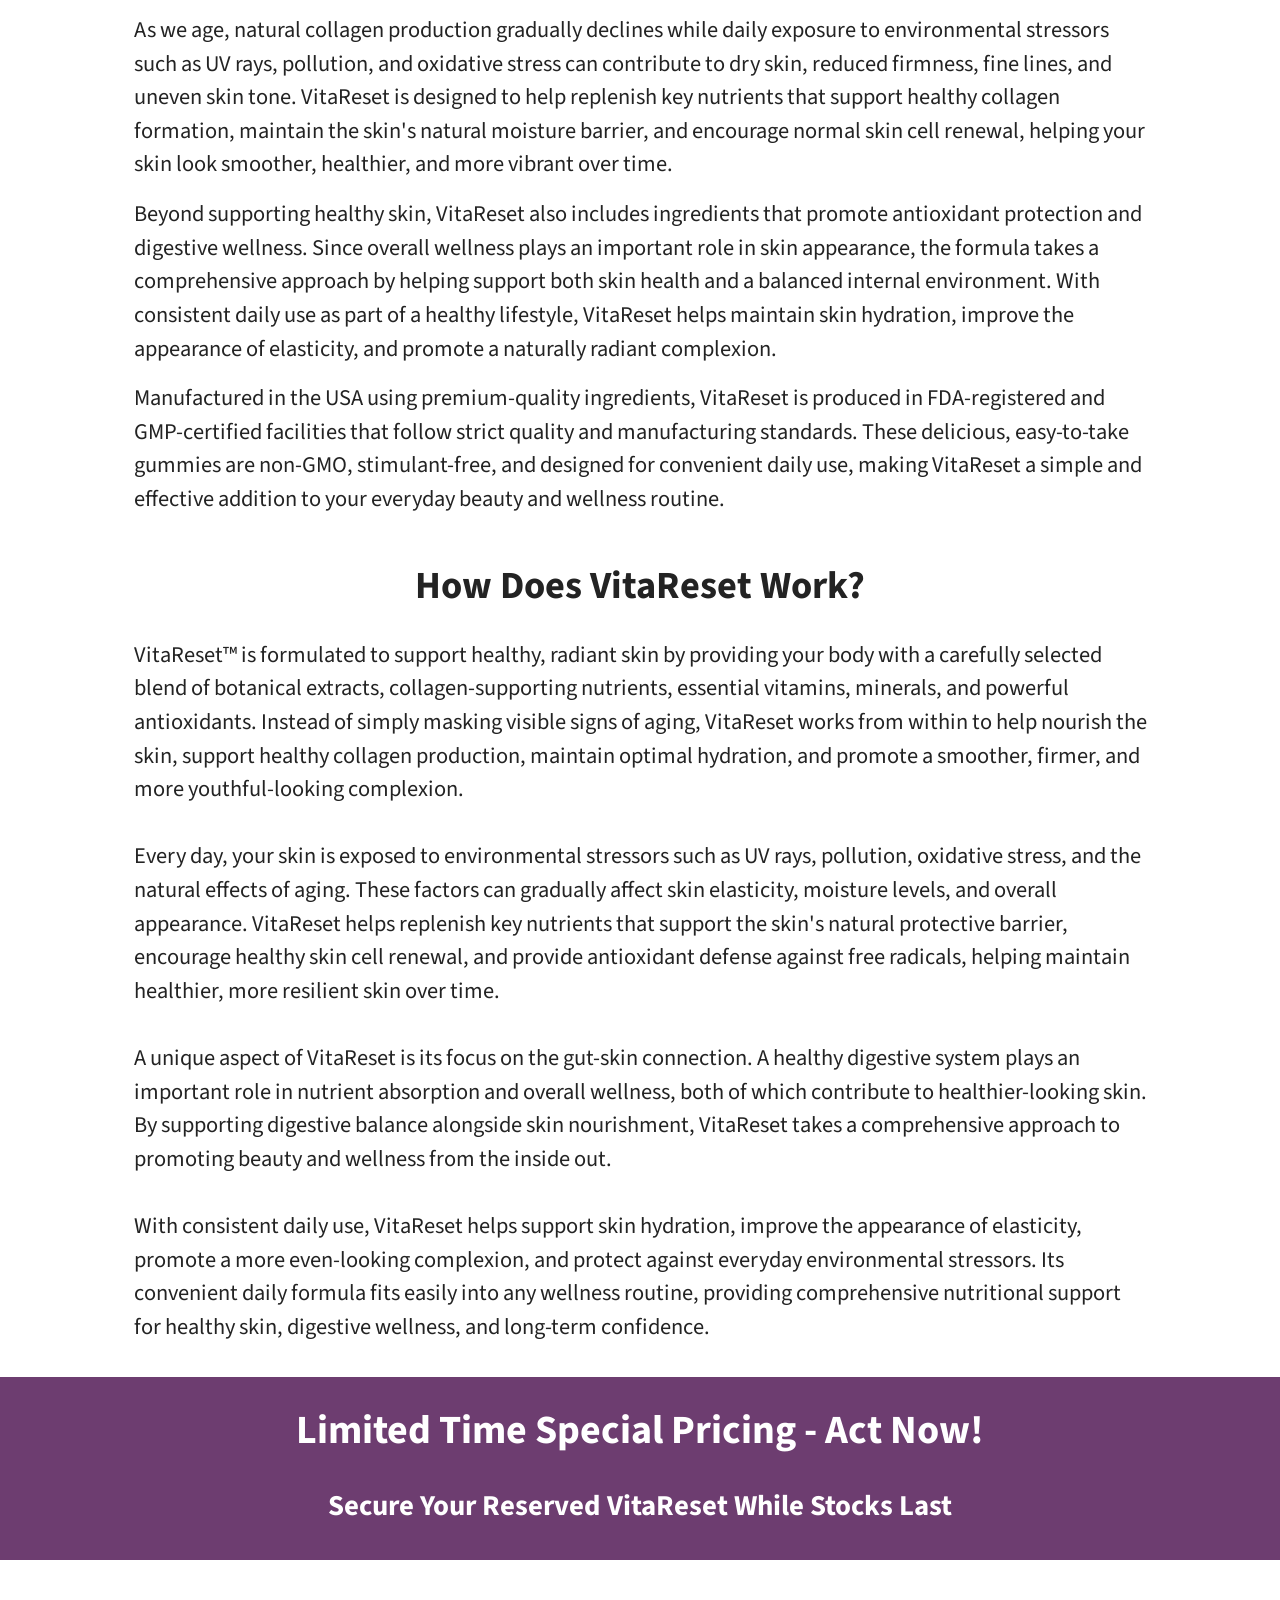
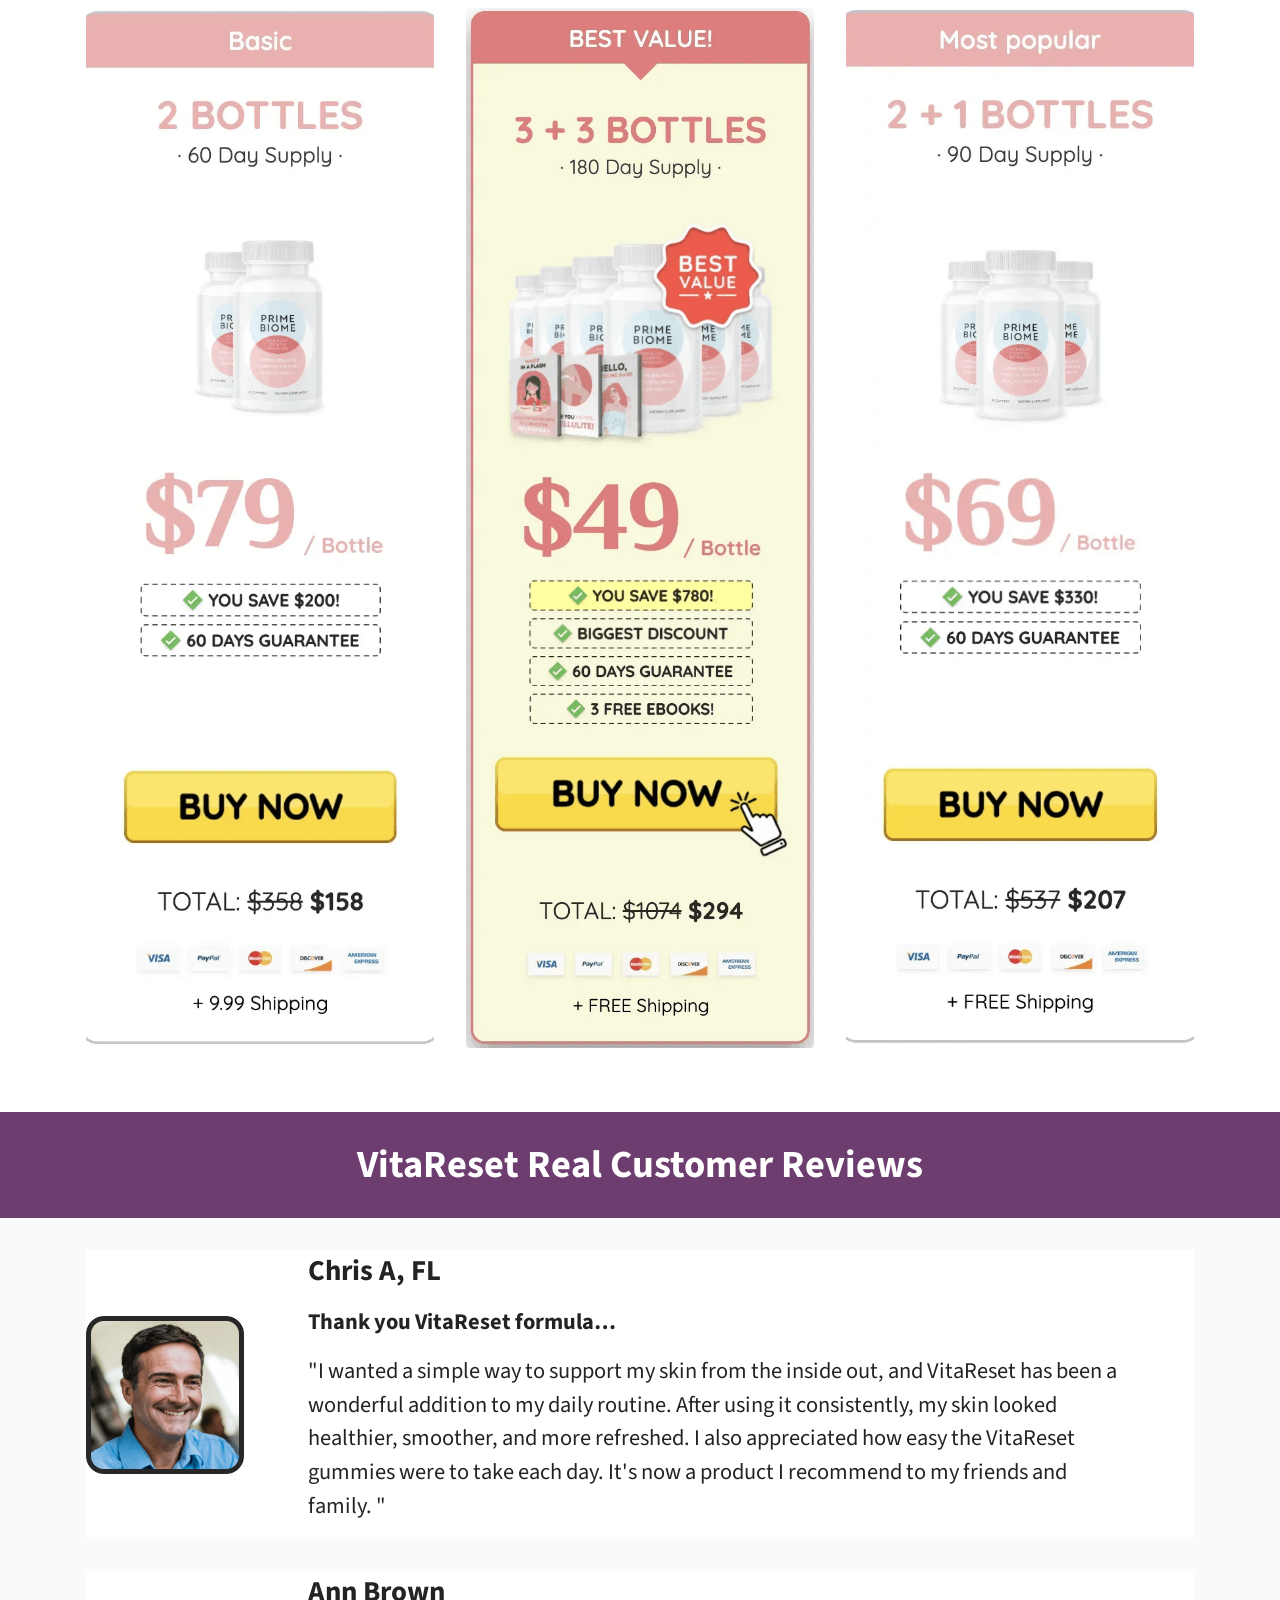
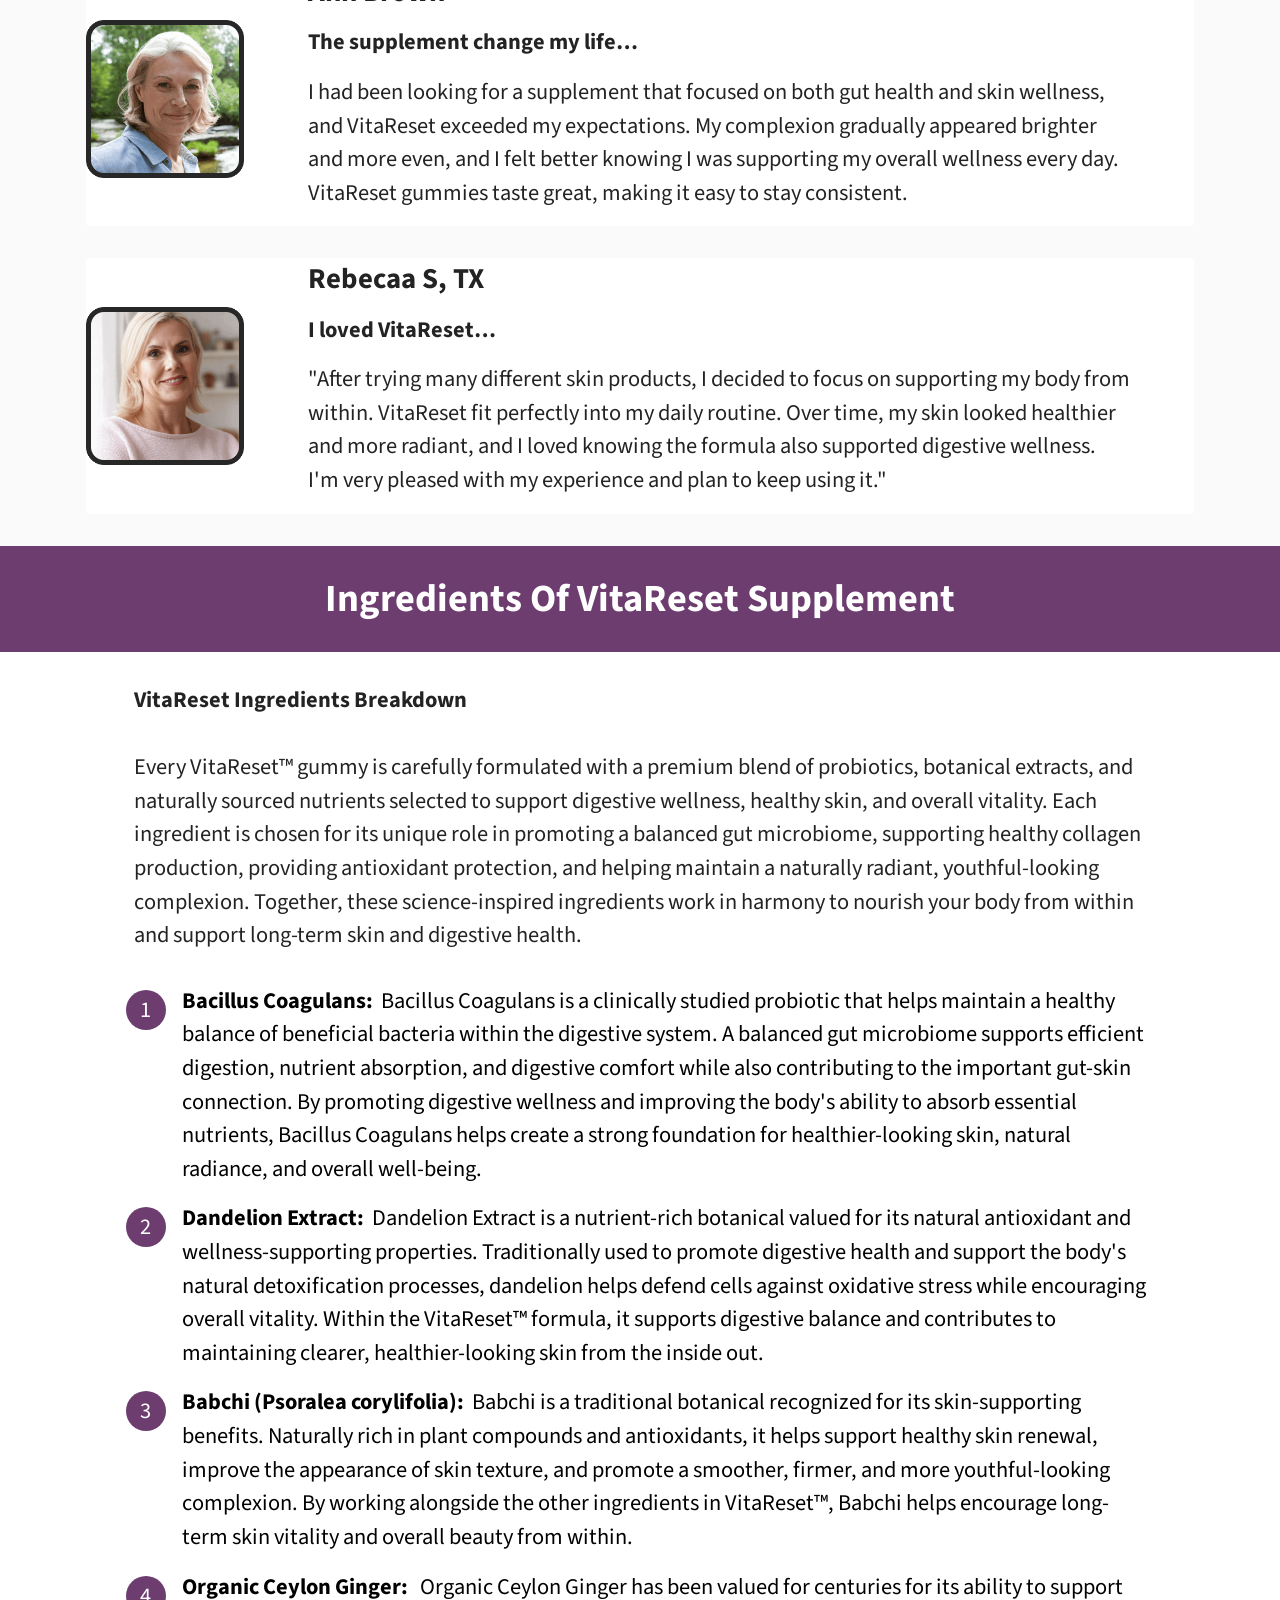
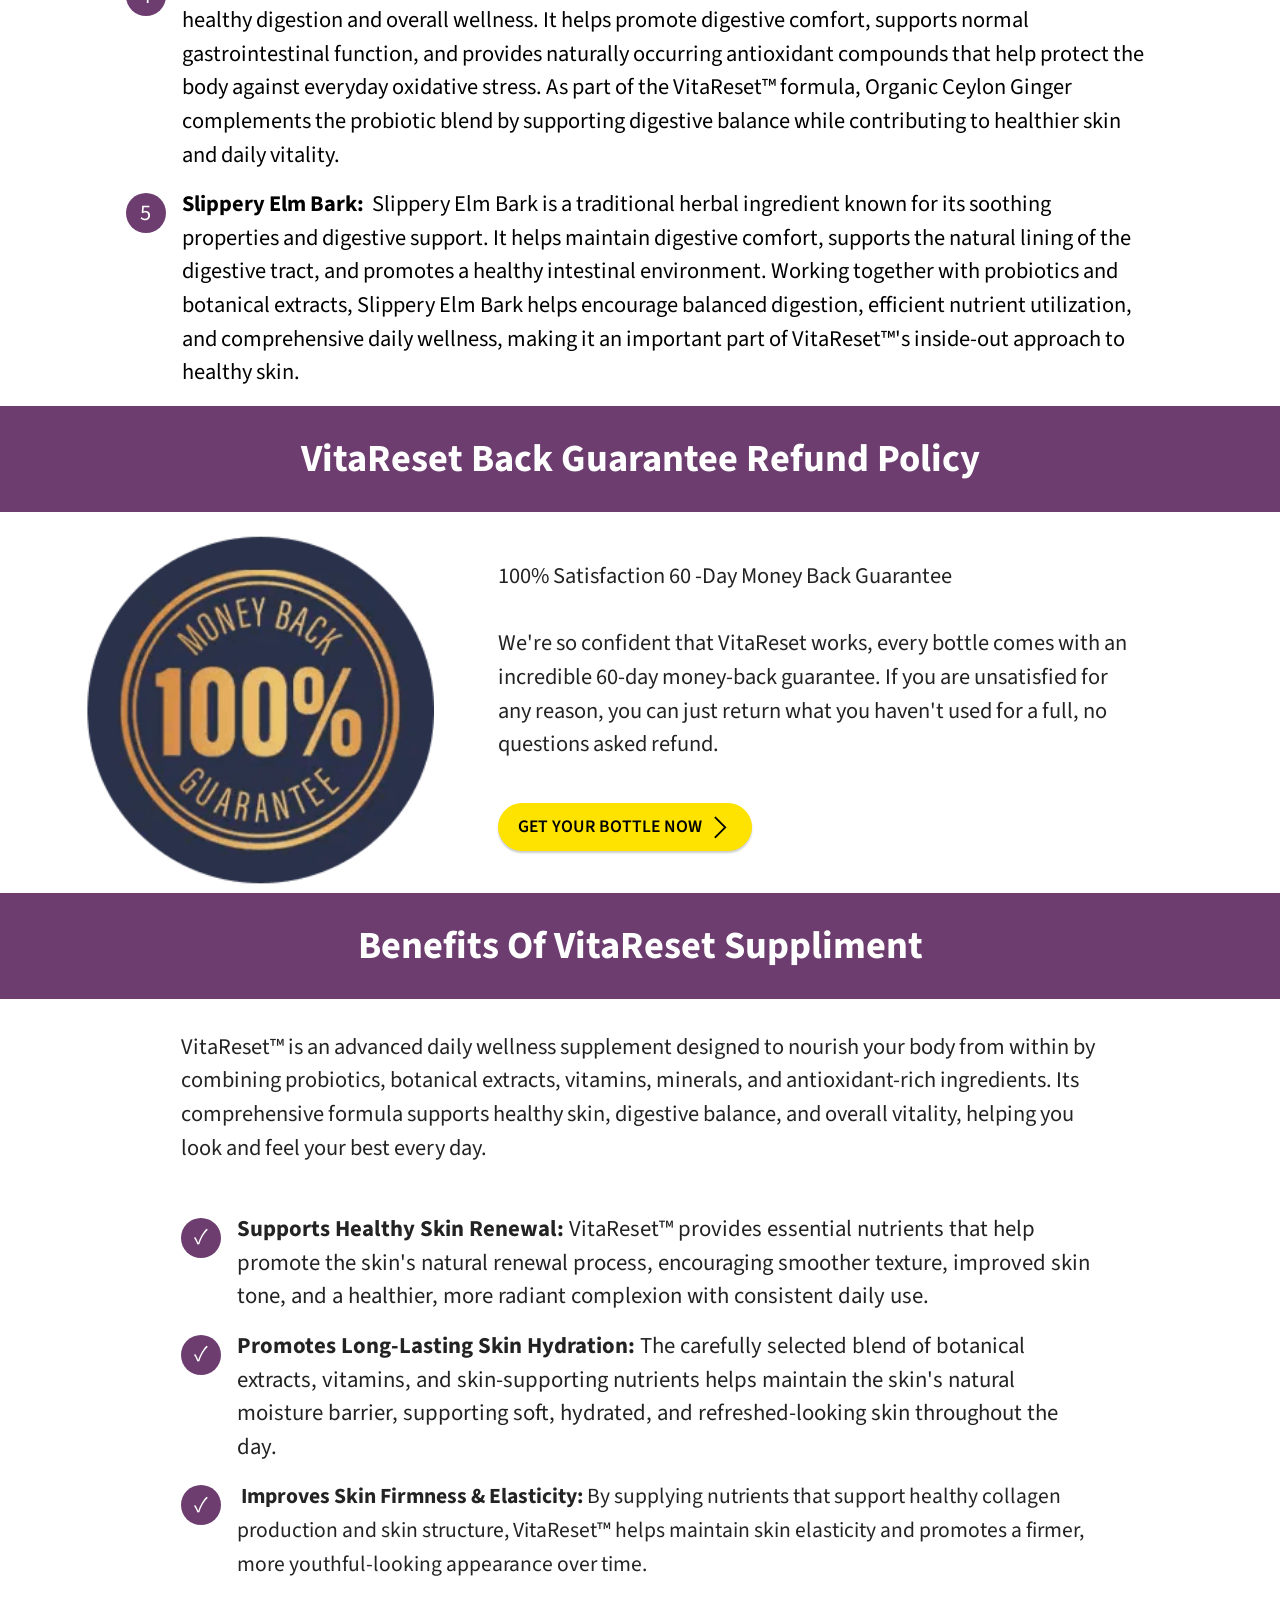
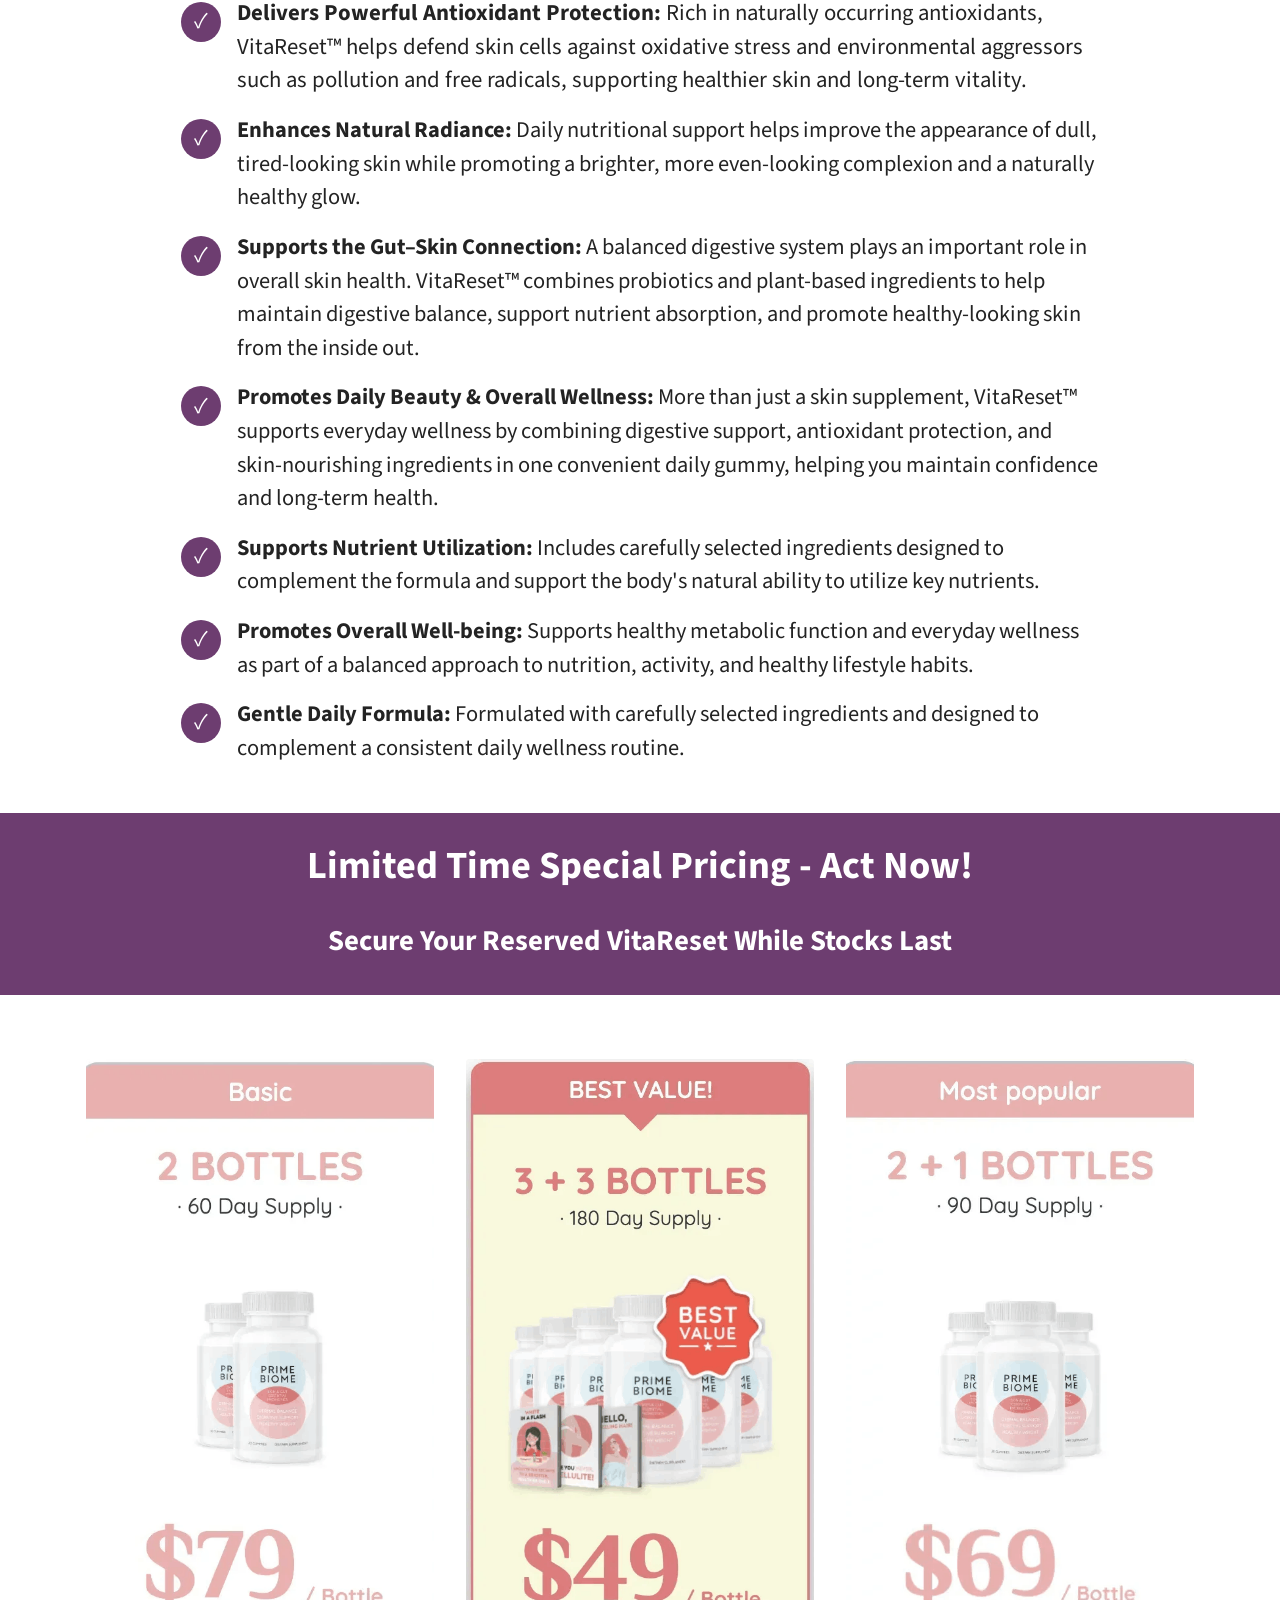
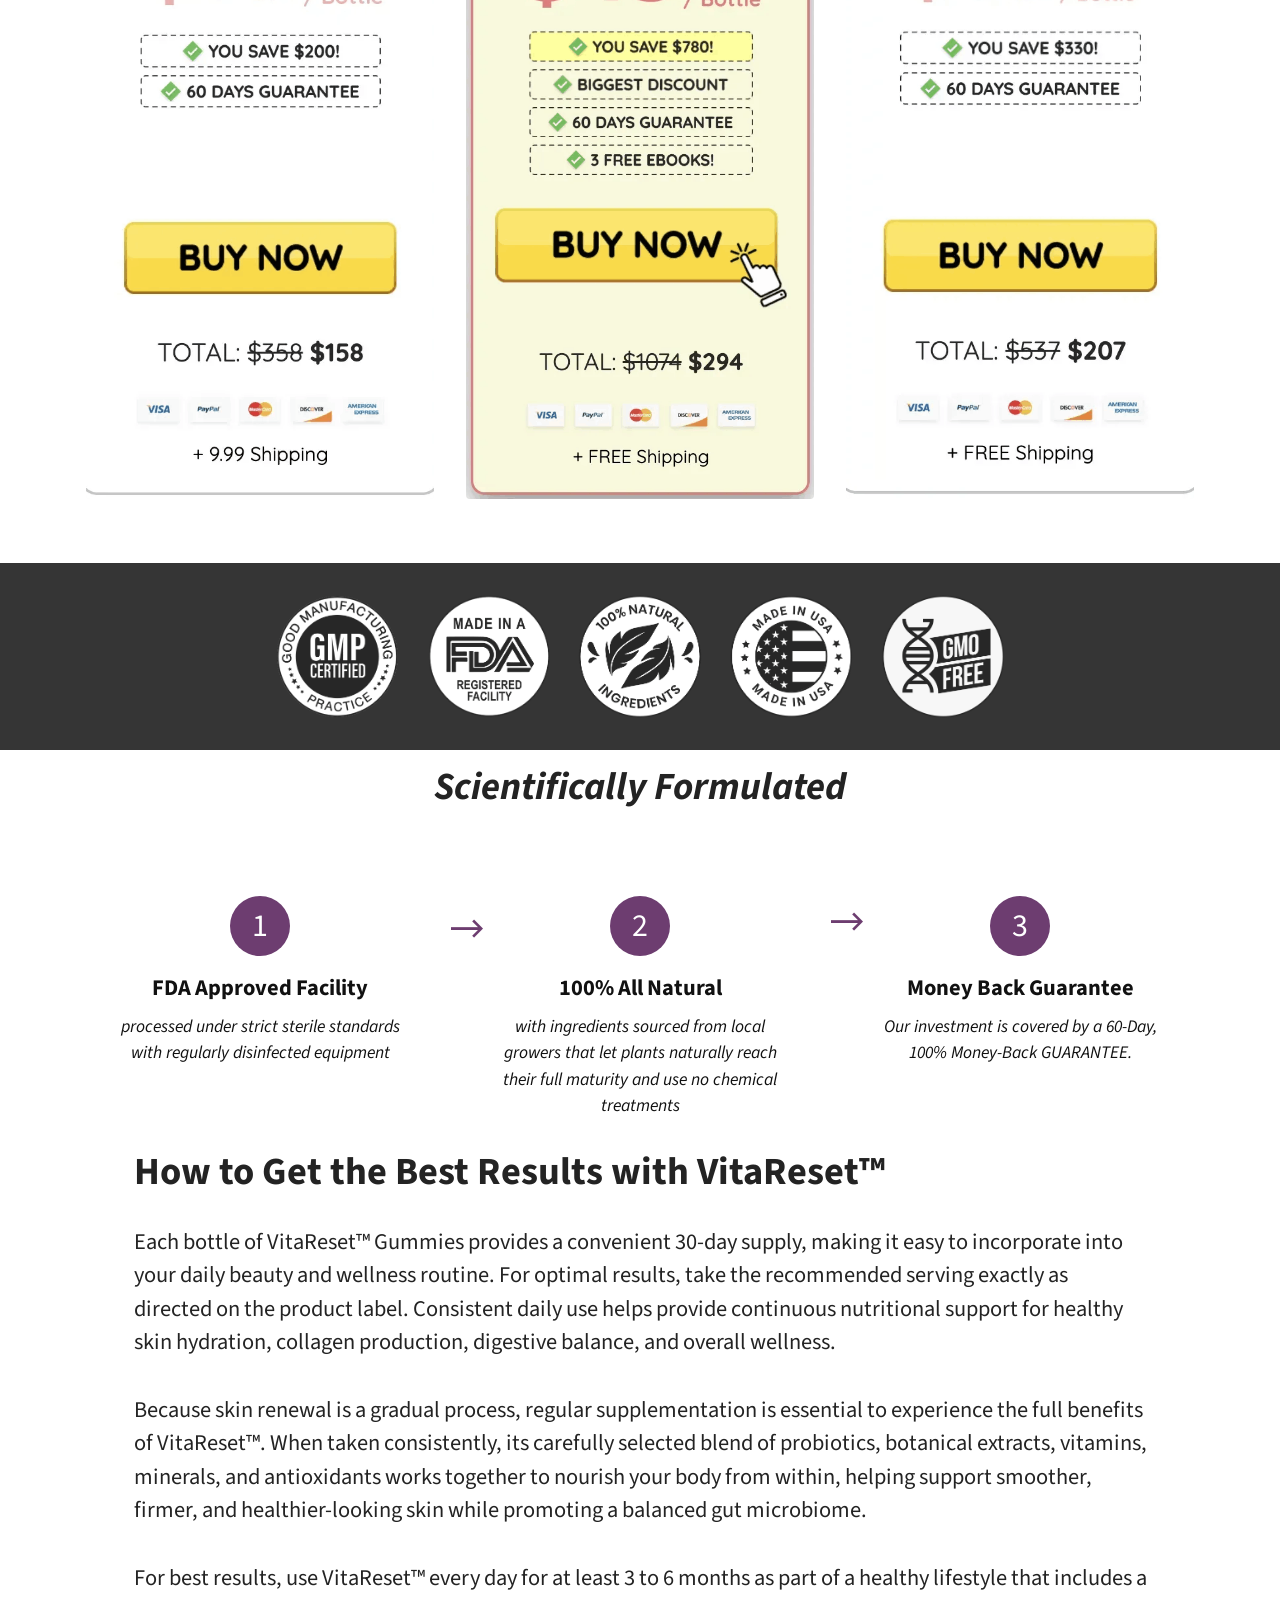
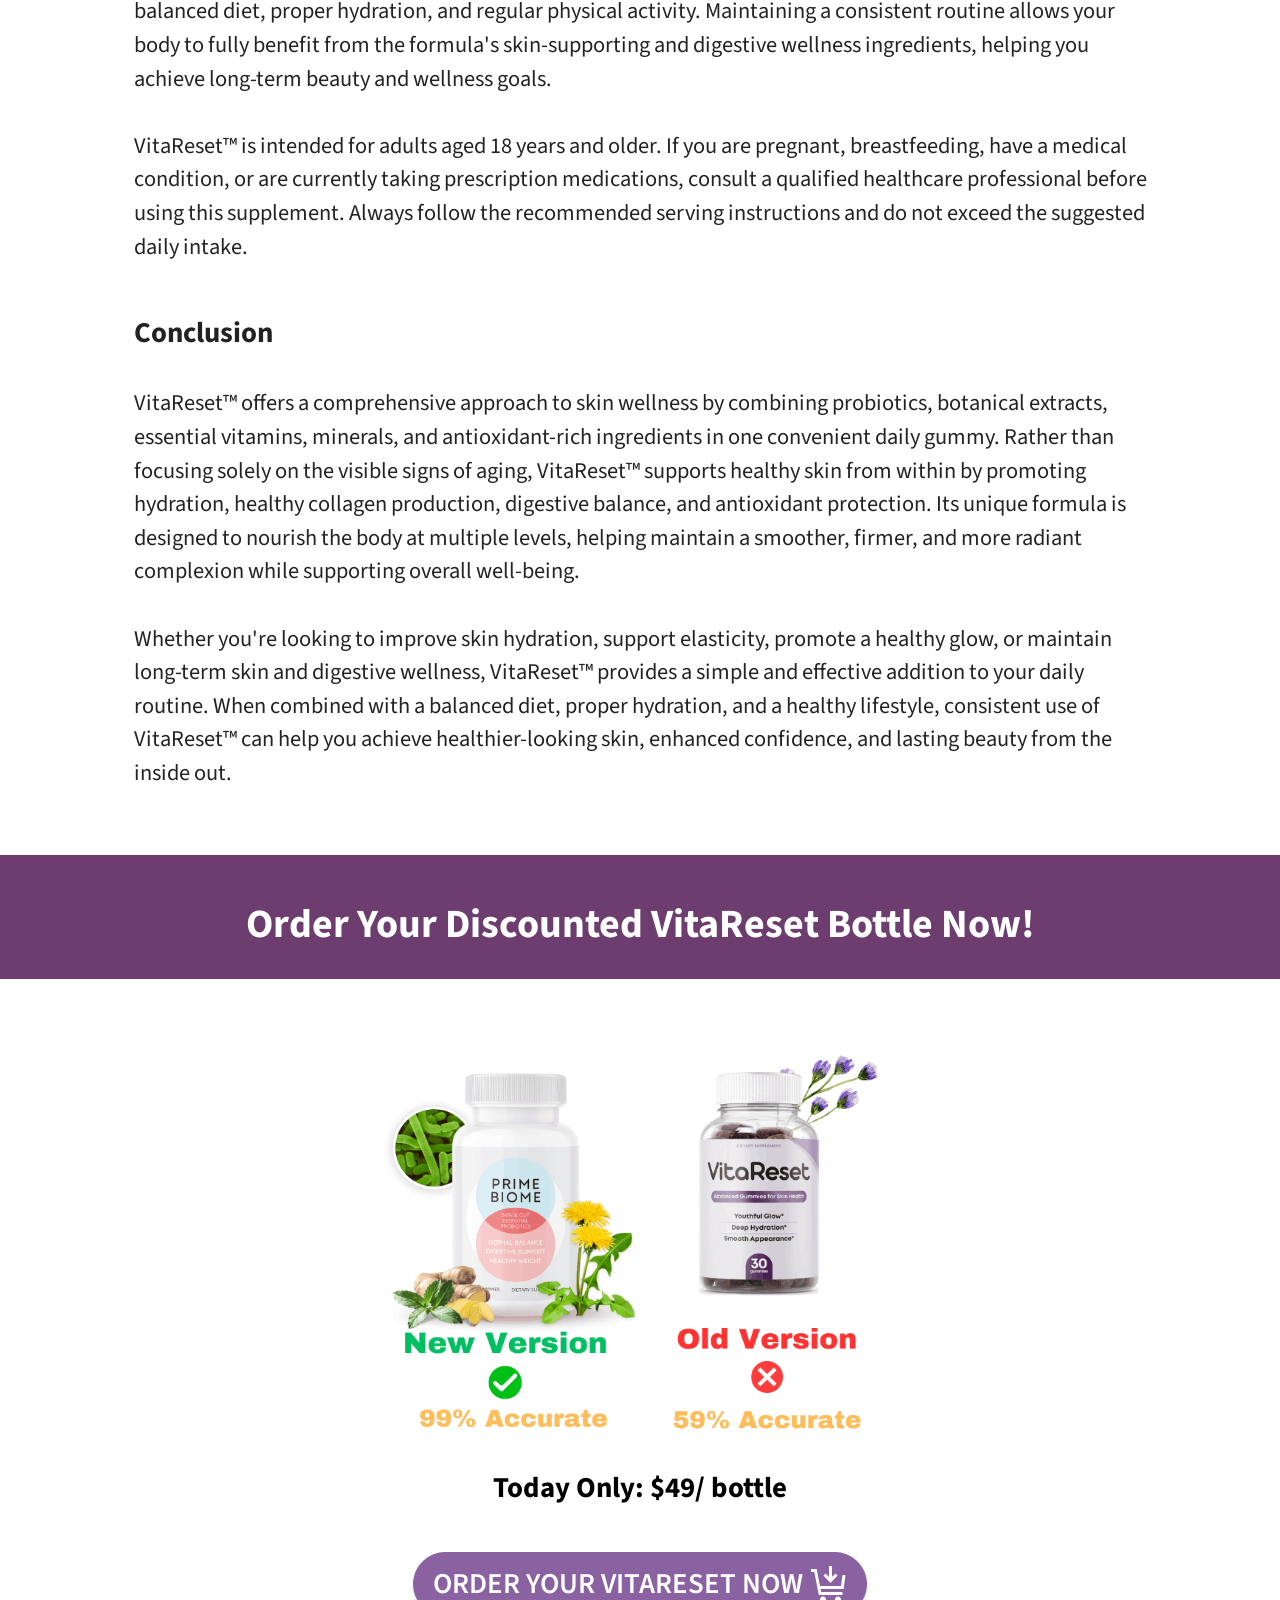
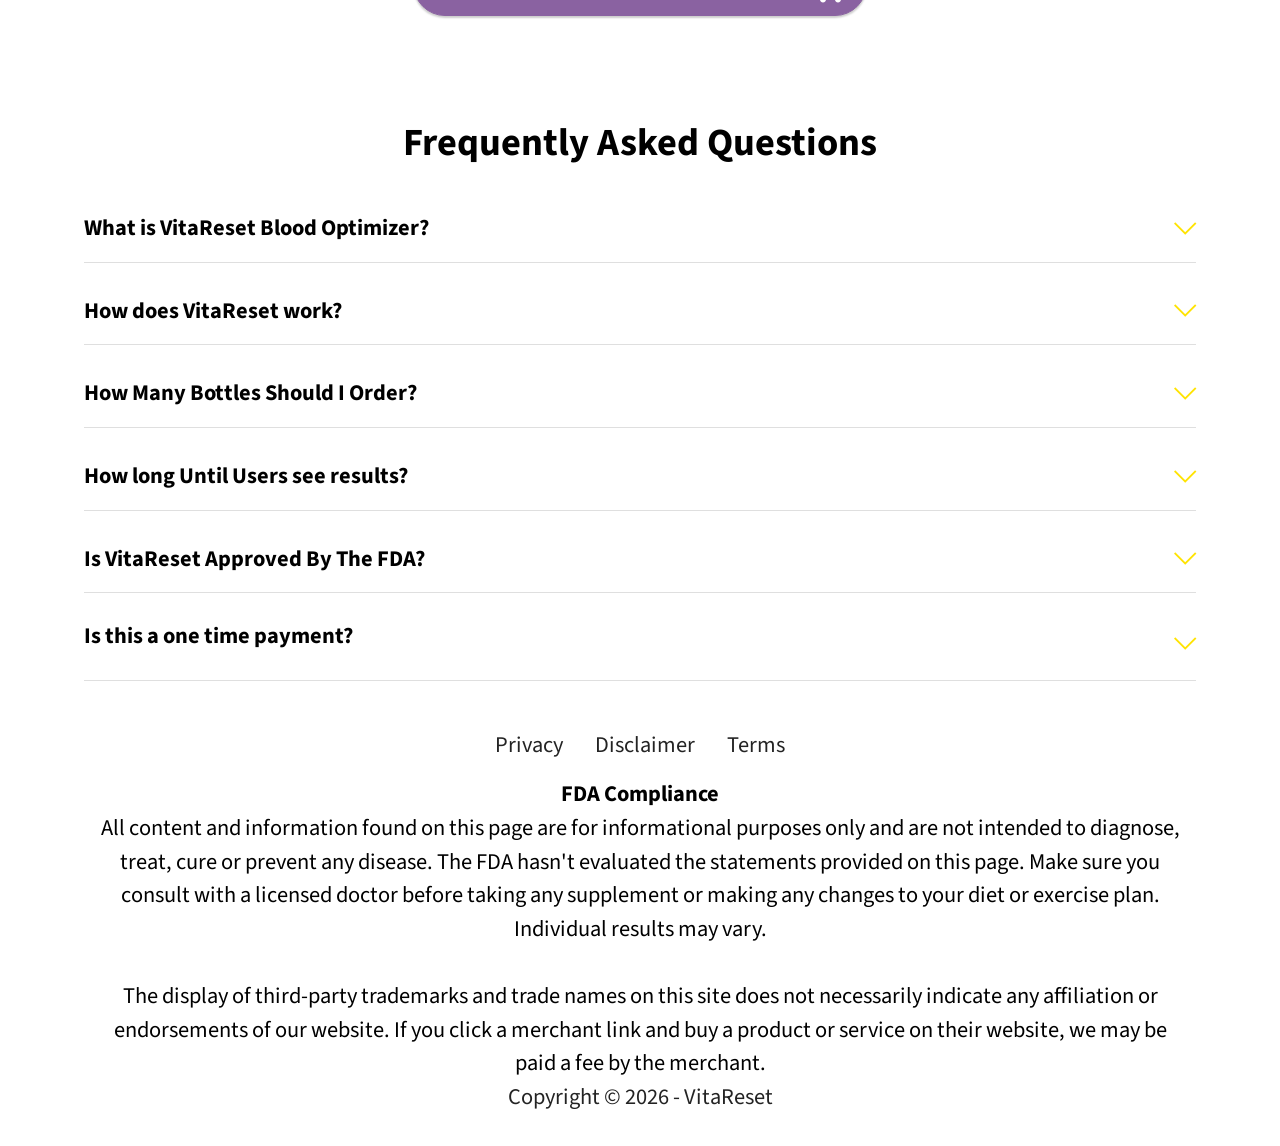
==== commit c329a7de: "Add files via upload" ====
--- a/index.html
+++ b/index.html
@@ -1,879 +1,876 @@
 <!DOCTYPE html>
-<html lang="en">
+<html  >
 <head>
-  <meta charset="UTF-8" />
-  <meta name="viewport" content="width=device-width, initial-scale=1.0" />
+  <!-- Site made with Mobirise Website Builder v5.9.18, https://mobirise.com -->
+  <meta charset="UTF-8">
+  <meta http-equiv="X-UA-Compatible" content="IE=edge">
+  <meta name="generator" content="Mobirise v5.9.18, mobirise.com">
+  <meta name="twitter:card" content="summary_large_image"/>
+  <meta name="twitter:image:src" content="assets/images/index-meta.png">
+  <meta property="og:image" content="assets/images/index-meta.png">
+  <meta name="twitter:title" content="VitaReset™ - USA | Official Website">
+  <meta name="viewport" content="width=device-width, initial-scale=1, minimum-scale=1">
+  <link rel="shortcut icon" href="assets/images/favicon-128x128.png" type="image/x-icon">
+  <meta name="description" content="VitaReset™ is an advanced daily skin wellness supplement formulated to support healthy, radiant, and youthful-looking skin from within.">
   
-  <!-- ======================= SEO META ======================= -->
-  <title>VitaReset™ Collagen Gummies | Youthful Skin, Deep Hydration & Elasticity</title>
-  <meta name="description" content="Reclaim your skin's natural glow with VitaReset. Our premium collagen, hyaluronic acid, and biotin gummies support deep hydration, elasticity, and a youthful complexion. 60-day guarantee." />
-  <meta name="keywords" content="collagen gummies, hyaluronic acid supplement, biotin for skin, anti-aging gummies, VitaReset, skin hydration supplement, bioactive collagen peptides" />
-  <meta name="robots" content="index, follow" />
-  <link rel="canonical" href="https://getviitareset.com/" />
-  <meta name="theme-color" content="#8C3A4B" />
   
-  <!-- Open Graph -->
-  <meta property="og:type" content="website" />
-  <meta property="og:site_name" content="VitaReset" />
-  <meta property="og:title" content="VitaReset™ Collagen Gummies | Wake Up to Plump, Hydrated Skin" />
-  <meta property="og:description" content="Nourish your skin from within with Bioactive Collagen, Hyaluronic Acid, and Biotin. 2000+ 5-star reviews. 60-day guarantee." />
-  <meta property="og:url" content="https://getviitareset.com/" />
-  <meta property="og:image" content="images/og-cover.jpg" />
-  <meta property="og:image:alt" content="VitaReset Collagen Gummies Bottle" />
-
-  <!-- Twitter Card -->
-  <meta name="twitter:card" content="summary_large_image" />
-  <meta name="twitter:title" content="VitaReset™ Collagen Gummies" />
-  <meta name="twitter:description" content="Nourish your skin from within. Deep hydration and elasticity in two delicious gummies." />
-  <meta name="twitter:image" content="images/og-cover.jpg" />
-
-  <!-- Fonts -->
-  <link rel="preconnect" href="https://fonts.googleapis.com" />
-  <link rel="preconnect" href="https://fonts.gstatic.com" crossorigin />
-  <link href="https://fonts.googleapis.com/css2?family=Plus+Jakarta+Sans:wght@400;500;600;700;800&display=swap" rel="stylesheet" />
-
-  <!-- Stylesheet -->
-  <link rel="stylesheet" href="style.css" />
+  <title>VitaReset™ - USA | Official Website</title>
+  <link rel="stylesheet" href="assets/web/assets/mobirise-icons2/mobirise2.css">
+  <link rel="stylesheet" href="assets/web/assets/mobirise-icons/mobirise-icons.css">
+  <link rel="stylesheet" href="assets/bootstrap/css/bootstrap.min.css">
+  <link rel="stylesheet" href="assets/bootstrap/css/bootstrap-grid.min.css">
+  <link rel="stylesheet" href="assets/bootstrap/css/bootstrap-reboot.min.css">
+  <link rel="stylesheet" href="assets/animatecss/animate.css">
+  <link rel="stylesheet" href="assets/dropdown/css/style.css">
+  <link rel="stylesheet" href="assets/socicon/css/styles.css">
+  <link rel="stylesheet" href="assets/theme/css/style.css">
+  <link rel="preload" href="https://fonts.googleapis.com/css?family=Source+Sans+Pro:200,200i,300,300i,400,400i,600,600i,700,700i,900,900i&display=swap" as="style" onload="this.onload=null;this.rel='stylesheet'">
+  <noscript><link rel="stylesheet" href="https://fonts.googleapis.com/css?family=Source+Sans+Pro:200,200i,300,300i,400,400i,600,600i,700,700i,900,900i&display=swap"></noscript>
+  <link rel="preload" as="style" href="assets/mobirise/css/mbr-additional.css?v=Hg8n2C"><link rel="stylesheet" href="assets/mobirise/css/mbr-additional.css?v=Hg8n2C" type="text/css">
+
   
-  <!-- Manifest & Favicon -->
-  <link rel="manifest" href="manifest.json" />
-  <link rel="icon" type="image/svg+xml" href="images/favicon.svg" />
-
-  <!-- ======================= SCHEMA MARKUP ======================= -->
-  <script type="application/ld+json">
-  {
-    "@context": "https://schema.org/",
-    "@type": "Product",
-    "name": "VitaReset Collagen Gummies",
-    "image": "images/1.png",
-    "description": "Premium daily gummies formulated with Bioactive Collagen Peptides, Hyaluronic Acid, and Biotin to support deep skin hydration, elasticity, and a youthful complexion.",
-    "brand": {
-      "@type": "Brand",
-      "name": "VitaReset"
-    },
-    "aggregateRating": {
-      "@type": "AggregateRating",
-      "ratingValue": "4.98",
-      "reviewCount": "2145"
-    },
-    "offers": {
-      "@type": "Offer",
-      "url": "https://getviitareset.com/", 
-      "priceCurrency": "USD",
-      "price": "59.00",
-      "availability": "https://schema.org/InStock"
-    }
+ <!-- Primary SEO -->
+<title>VitaReset™ | Official Website | Daily Skin Health & Beauty Gummies</title>
+
+<meta name="description" content="Discover VitaReset™, a premium daily skin wellness gummy formulated to support healthy skin hydration, collagen production, skin elasticity, digestive wellness, antioxidant protection, and a naturally radiant complexion. Made with probiotics, botanical extracts, vitamins, and minerals to nourish your skin from within. Shop the official website today.">
+
+<meta name="keywords" content="VitaReset, VitaReset Gummies, VitaReset Official Website, VitaReset Official Site, VitaReset Reviews, VitaReset Review, VitaReset Supplement, VitaReset Ingredients, VitaReset Benefits, VitaReset Buy, VitaReset Order Now, VitaReset Price, Skin Health Supplement, Beauty Gummies, Skin Wellness Supplement, Collagen Support, Healthy Collagen Production, Skin Hydration, Skin Elasticity, Youthful Skin, Radiant Skin, Glowing Skin, Anti Aging Supplement, Healthy Aging, Gut Skin Connection, Digestive Wellness, Probiotic Gummies, Antioxidant Support, Skin Renewal, Beauty Supplement, Healthy Skin Gummies, Daily Skin Supplement, Botanical Skin Formula, Skin Barrier Support, Overall Wellness">
+
+<meta name="robots" content="index, follow">
+<meta name="author" content="VitaReset">
+<meta name="theme-color" content="#4F46E5">
+<meta name="viewport" content="width=device-width, initial-scale=1.0">
+
+<!-- Canonical -->
+<link rel="canonical" href="https://your-domain.com/">
+
+<!-- Open Graph -->
+<meta property="og:type" content="website">
+<meta property="og:title" content="VitaReset™ | Official Website | Daily Skin Health & Beauty Gummies">
+<meta property="og:description" content="Support healthy skin hydration, collagen production, skin elasticity, digestive wellness, and a naturally radiant complexion with VitaReset™ daily beauty gummies.">
+<meta property="og:url" content="https://your-domain.com/">
+<meta property="og:image" content="images/product.png">
+<meta property="og:site_name" content="VitaReset">
+
+<!-- Twitter -->
+<meta name="twitter:card" content="summary_large_image">
+<meta name="twitter:title" content="VitaReset™ | Official Website | Daily Skin Health & Beauty Gummies">
+<meta name="twitter:description" content="Premium daily beauty gummies formulated to support healthy skin, collagen production, hydration, digestive wellness, and overall vitality.">
+<meta name="twitter:image" content="images/product.png">
+
+<!-- Favicons -->
+<link rel="icon" type="image/png" href="images/favicon.png">
+<link rel="apple-touch-icon" href="images/favicon.png">
+
+<!-- Structured Data -->
+<script type="application/ld+json">
+{
+  "@context":"https://schema.org",
+  "@type":"Product",
+  "name":"VitaReset™",
+  "image":"https://your-domain.com/images/product.png",
+  "description":"VitaReset™ is a premium daily skin wellness gummy formulated to support healthy skin hydration, collagen production, digestive wellness, antioxidant protection, and a naturally radiant complexion.",
+  "brand":{
+    "@type":"Brand",
+    "name":"VitaReset"
+  },
+  "category":"Dietary Supplement",
+  "offers":{
+    "@type":"Offer",
+    "url":"https://your-domain.com/",
+    "priceCurrency":"USD",
+    "availability":"https://schema.org/InStock"
   }
-  </script>
-  <script type="application/ld+json">
-  {
-    "@context": "https://schema.org",
-    "@type": "FAQPage",
-    "mainEntity": [
-      {
-        "@type": "Question",
-        "name": "How long does it take to see results with VitaReset?",
-        "acceptedAnswer": {
-          "@type": "Answer",
-          "text": "While some users notice improved skin hydration within the first two weeks, clinical studies on our key ingredients suggest optimal results in skin elasticity and wrinkle reduction are typically visible after 8 to 12 weeks of consistent daily use."
-        }
-      },
-      {
-        "@type": "Question",
-        "name": "Are there any side effects or artificial ingredients?",
-        "acceptedAnswer": {
-          "@type": "Answer",
-          "text": "VitaReset is made with high-quality, scientifically backed ingredients and is free from harmful stimulants. It is non-GMO, gluten-free, and manufactured in a GMP-certified facility. As with any supplement, we recommend consulting your physician if you are pregnant, nursing, or taking medications."
-        }
-      },
-      {
-        "@type": "Question",
-        "name": "What if VitaReset doesn't work for me?",
-        "acceptedAnswer": {
-          "@type": "Answer",
-          "text": "We offer a 60-Day 100% Money-Back Guarantee. If you are not completely thrilled with your skin's transformation, simply contact our support team for a full, no-questions-asked refund."
-        }
-      },
-      {
-        "@type": "Question",
-        "name": "How many gummies should I take per day?",
-        "acceptedAnswer": {
-          "@type": "Answer",
-          "text": "For optimal results, we recommend chewing two delicious gummies daily, preferably with your morning coffee or breakfast."
-        }
-      }
-    ]
-  }
-  </script>
-  <script type="application/ld+json">
-  {
-    "@context": "https://schema.org",
-    "@type": "Organization",
-    "name": "VitaReset",
-    "url": "https://getviitareset.com/",
-    "logo": "images/logo.png",
-    "contactPoint": {
-      "@type": "ContactPoint",
-      "telephone": "+1-800-000-0000",
-      "contactType": "customer service",
-      "email": "support@thevitareset.com"
-    },
-    "sameAs": [
-      "https://www.instagram.com/thevitareset/",
-      "https://www.facebook.com/thevitareset/"
-    ]
-  }
-  </script>
-  <script type="application/ld+json">
-  {
-    "@context": "https://schema.org",
-    "@type": "BreadcrumbList",
-    "itemListElement": [
-      {
-        "@type": "ListItem",
-        "position": 1,
-        "name": "Home",
-        "item": "https://getviitareset.com/"
-      },
-      {
-        "@type": "ListItem",
-        "position": 2,
-        "name": "Collagen Gummies",
-        "item": "https://getviitareset.com/#product"
-      }
-    ]
-  }
-  </script>
+}
+</script> 
+  
 </head>
 <body>
-
-  <!-- ======================= HEADER ======================= -->
-  <header class="site-header" id="site-header">
-    <div class="container header-container">
-      <a href="#" class="logo" aria-label="VitaReset Home">
-        <span class="logo-text">Vita<span class="logo-accent">Reset</span></span>
-      </a>
-      
-      <nav class="main-nav" aria-label="Main Navigation">
-        <ul class="nav-links">
-          <li><a href="#about">About</a></li>
-          <li><a href="#ingredients">Ingredients</a></li>
-          <li><a href="#reviews">Reviews</a></li>
-          <li><a href="#faq">FAQ</a></li>
-        </ul>
-      </nav>
-
-      <a href="https://maxwebconnect.com/10841/1251/7/?&subid=reset" class="btn btn-primary btn-sm header-cta" rel="noopener noreferrer">Shop Now</a>
-
-      <button class="mobile-menu-toggle" aria-label="Toggle Mobile Menu" aria-expanded="false" aria-controls="mobile-menu">
-        <span class="hamburger-line"></span>
-        <span class="hamburger-line"></span>
-        <span class="hamburger-line"></span>
-      </button>
-    </div>
-
-    <!-- Mobile Menu -->
-    <div class="mobile-menu" id="mobile-menu" aria-hidden="true">
-      <ul class="mobile-nav-links">
-        <li><a href="#about">About</a></li>
-        <li><a href="#ingredients">Ingredients</a></li>
-        <li><a href="#reviews">Reviews</a></li>
-        <li><a href="#faq">FAQ</a></li>
-        <li><a href="https://maxwebconnect.com/10841/1251/7/?&subid=reset" class="btn btn-primary mobile-cta" rel="noopener noreferrer">Shop Now</a></li>
-      </ul>
-    </div>
-  </header>
-
-  <main>
-    <!-- ======================= HERO SECTION ======================= -->
-    <section class="hero" id="hero">
-      <div class="container hero-container">
-        <div class="hero-content animate-on-scroll">
-          <span class="hero-badge">⭐⭐⭐⭐⭐ Over 2,000+ 5-Star Reviews</span>
-          <h1>Wake Up to Plump, Hydrated, and Youthful-Looking Skin</h1>
-          <p class="hero-subtitle">
-            VitaReset is the delicious, daily collagen gummy formulated with Bioactive Peptides, Hyaluronic Acid, and Biotin to nourish your skin's foundation from within.
-          </p>
-          <div class="hero-ctas">
-            <a href="https://maxwebconnect.com/10841/1251/7/?&subid=reset" class="btn btn-primary btn-lg" rel="noopener noreferrer">Claim Your Discount</a>
-          </div>
-          <div class="hero-trust-badges">
-            <div class="badge">
-              <svg width="24" height="24" viewBox="0 0 24 24" fill="none" stroke="currentColor" stroke-width="2" stroke-linecap="round" stroke-linejoin="round"><path d="M12 22s8-4 8-10V5l-8-3-8 3v7c0 6 8 10 8 10z"></path></svg>
-              <span>60-Day Guarantee</span>
-            </div>
-            <div class="badge">
-              <svg width="24" height="24" viewBox="0 0 24 24" fill="none" stroke="currentColor" stroke-width="2" stroke-linecap="round" stroke-linejoin="round"><path d="M22 11.08V12a10 10 0 1 1-5.93-9.14"></path><polyline points="22 4 12 14.01 9 11.01"></polyline></svg>
-              <span>Dermatologist Reviewed</span>
-            </div>
-            <div class="badge">
-              <svg width="24" height="24" viewBox="0 0 24 24" fill="none" stroke="currentColor" stroke-width="2" stroke-linecap="round" stroke-linejoin="round"><path d="M20.84 4.61a5.5 5.5 0 0 0-7.78 0L12 5.67l-1.06-1.06a5.5 5.5 0 0 0-7.78 7.78l1.06 1.06L12 21.23l7.78-7.78 1.06-1.06a5.5 5.5 0 0 0 0-7.78z"></path></svg>
-              <span>Non-GMO & Gluten-Free</span>
-            </div>
-          </div>
-        </div>
-        <div class="hero-image animate-on-scroll">
-          <img src="images/1.png" alt="VitaReset Collagen Gummies Bottle" loading="eager" />
-          <div class="floating-badge">
-            <span class="floating-badge-title">Best Seller</span>
-            <span class="floating-badge-sub">Recommended</span>
-          </div>
-        </div>
-      </div>
-    </section>
-
-    <!-- ======================= ABOUT SECTION ======================= -->
-    <section class="about" id="about">
-      <div class="container about-container">
-        <div class="about-image animate-on-scroll">
-          <img src="images/1.png" alt="Woman with glowing skin enjoying her morning routine" loading="lazy" />
-        </div>
-        <div class="about-content animate-on-scroll">
-          <span class="section-tag">Skincare That Works From Within</span>
-          <h2>Topical Serums Only Treat the Surface. VitaReset Rebuilds the Foundation.</h2>
-          <p>
-            For decades, the beauty industry has convinced us that the secret to youthful skin lies in expensive creams and complicated 10-step routines. But true radiance doesn't start on the surface—it starts at the cellular level.
-          </p>
-          <p>
-            As we age, our body's natural collagen production plummets, leading to dryness, fine lines, and a loss of elasticity. VitaReset was engineered to bypass the skin's barrier and deliver clinical-grade building blocks directly to your dermis, where they are needed most.
-          </p>
-          <ul class="about-checklist">
-            <li>
-              <svg width="20" height="20" viewBox="0 0 24 24" fill="none" stroke="currentColor" stroke-width="3" stroke-linecap="round" stroke-linejoin="round"><polyline points="20 6 9 17 4 12"></polyline></svg>
-              Targets the root cause of aging, not just the symptoms
-            </li>
-            <li>
-              <svg width="20" height="20" viewBox="0 0 24 24" fill="none" stroke="currentColor" stroke-width="3" stroke-linecap="round" stroke-linejoin="round"><polyline points="20 6 9 17 4 12"></polyline></svg>
-              Replaces messy powders and giant pills with a delicious treat
-            </li>
-            <li>
-              <svg width="20" height="20" viewBox="0 0 24 24" fill="none" stroke="currentColor" stroke-width="3" stroke-linecap="round" stroke-linejoin="round"><polyline points="20 6 9 17 4 12"></polyline></svg>
-              Formulated for maximum bioavailability and absorption
-            </li>
-          </ul>
-          <a href="https://maxwebconnect.com/10841/1251/7/?&subid=reset" class="btn btn-secondary" rel="noopener noreferrer">Discover the Science</a>
-        </div>
-      </div>
-    </section>
-
-    <!-- ======================= HOW IT WORKS ======================= -->
-    <section class="how-it-works" id="how-it-works">
-      <div class="container">
-        <div class="section-header text-center animate-on-scroll">
-          <span class="section-tag">Your Daily Ritual</span>
-          <h2>How VitaReset Transforms Your Skin</h2>
-          <p class="section-subtitle">A simple, delicious habit that yields clinical-level results.</p>
-        </div>
-        <div class="steps-grid">
-          <div class="step-card animate-on-scroll">
-            <div class="step-icon">
-              <svg width="48" height="48" viewBox="0 0 24 24" fill="none" stroke="currentColor" stroke-width="1.5" stroke-linecap="round" stroke-linejoin="round"><path d="M12 2v20M17 5H9.5a3.5 3.5 0 0 0 0 7h5a3.5 3.5 0 0 1 0 7H6"></path></svg>
-            </div>
-            <span class="step-number">01</span>
-            <h3>Enjoy Two Gummies</h3>
-            <p>Start your morning by chewing two delicious, berry-flavored gummies. No water needed, no powders to mix.</p>
-          </div>
-          <div class="step-card animate-on-scroll">
-            <div class="step-icon">
-              <svg width="48" height="48" viewBox="0 0 24 24" fill="none" stroke="currentColor" stroke-width="1.5" stroke-linecap="round" stroke-linejoin="round"><circle cx="12" cy="12" r="10"></circle><path d="M12 6v6l4 2"></path></svg>
-            </div>
-            <span class="step-number">02</span>
-            <h3>Cellular Absorption</h3>
-            <p>Our bioactive peptides bypass the digestive barrier, entering your bloodstream to reach the deep dermal layers.</p>
-          </div>
-          <div class="step-card animate-on-scroll">
-            <div class="step-icon">
-              <svg width="48" height="48" viewBox="0 0 24 24" fill="none" stroke="currentColor" stroke-width="1.5" stroke-linecap="round" stroke-linejoin="round"><path d="M20.84 4.61a5.5 5.5 0 0 0-7.78 0L12 5.67l-1.06-1.06a5.5 5.5 0 0 0-7.78 7.78l1.06 1.06L12 21.23l7.78-7.78 1.06-1.06a5.5 5.5 0 0 0 0-7.78z"></path></svg>
-            </div>
-            <span class="step-number">03</span>
-            <h3>Rebuild & Hydrate</h3>
-            <p>Stimulate your body's natural collagen production while locking in deep, lasting moisture with Hyaluronic Acid.</p>
-          </div>
-          <div class="step-card animate-on-scroll">
-            <div class="step-icon">
-              <svg width="48" height="48" viewBox="0 0 24 24" fill="none" stroke="currentColor" stroke-width="1.5" stroke-linecap="round" stroke-linejoin="round"><circle cx="12" cy="12" r="5"></circle><line x1="12" y1="1" x2="12" y2="3"></line><line x1="12" y1="21" x2="12" y2="23"></line><line x1="4.22" y1="4.22" x2="5.64" y2="5.64"></line><line x1="18.36" y1="18.36" x2="19.78" y2="19.78"></line><line x1="1" y1="12" x2="3" y2="12"></line><line x1="21" y1="12" x2="23" y2="12"></line><line x1="4.22" y1="19.78" x2="5.64" y2="18.36"></line><line x1="18.36" y1="5.64" x2="19.78" y2="4.22"></line></svg>
-            </div>
-            <span class="step-number">04</span>
-            <h3>Reveal Your Glow</h3>
-            <p>Within weeks, notice visibly plumper, smoother, and more radiant skin that makeup glides over effortlessly.</p>
-          </div>
-        </div>
-      </div>
-    </section>
-
-    <!-- ======================= KEY BENEFITS ======================= -->
-    <section class="benefits" id="benefits">
-      <div class="container">
-        <div class="section-header text-center animate-on-scroll">
-          <span class="section-tag">The VitaReset Advantage</span>
-          <h2>More Than Just a Beauty Supplement</h2>
-        </div>
-        <div class="benefits-grid">
-          <div class="benefit-card animate-on-scroll">
-            <div class="benefit-icon">💧</div>
-            <h3>Deep Cellular Hydration</h3>
-            <p>Hyaluronic acid acts as a molecular sponge, holding up to 1,000 times its weight in water to eliminate dryness and tightness from the inside out.</p>
-          </div>
-          <div class="benefit-card animate-on-scroll">
-            <div class="benefit-icon">✨</div>
-            <h3>Restores Firmness & Elasticity</h3>
-            <p>Bioactive collagen peptides provide the exact amino acids your body needs to rebuild the dermal matrix, visibly softening the appearance of fine lines.</p>
-          </div>
-          <div class="benefit-card animate-on-scroll">
-            <div class="benefit-icon">💅</div>
-            <h3>Strengthens Hair & Nails</h3>
-            <p>High-potency Biotin supports keratin infrastructure, reducing brittle nails and promoting thicker, healthier-looking hair growth.</p>
-          </div>
-          <div class="benefit-card animate-on-scroll">
-            <div class="benefit-icon">🛡️</div>
-            <h3>Fights Free Radical Damage</h3>
-            <p>A potent blend of Astaxanthin and Vitamin C shields your skin from environmental stressors and UV-induced photoaging.</p>
-          </div>
-        </div>
-      </div>
-    </section>
-
-    <!-- ======================= INGREDIENTS ======================= -->
-    <section class="ingredients" id="ingredients">
-      <div class="container">
-        <div class="section-header text-center animate-on-scroll">
-          <span class="section-tag">Clinical Grade Formula</span>
-          <h2>Powered by Nature, Backed by Science</h2>
-          <p class="section-subtitle">We use only the most bioavailable, heavily researched ingredients to ensure maximum efficacy.</p>
-        </div>
-        <div class="ingredients-grid">
-          <article class="ingredient-card animate-on-scroll">
-            <div class="ingredient-image">
-              <img src="images/ingredient-collagen.png" alt="Bioactive Collagen Peptides" loading="lazy" />
-            </div>
-            <div class="ingredient-content">
-              <h3>Bioactive Collagen Peptides</h3>
-              <p>Unlike generic collagen, our specific peptides are hydrolyzed for rapid absorption. They signal your fibroblasts to accelerate natural collagen synthesis, directly targeting the dermal matrix to smooth wrinkles and restore structural integrity.</p>
-            </div>
-          </article>
-          
-          <article class="ingredient-card animate-on-scroll">
-            <div class="ingredient-image">
-              <img src="images/ingredient-ha.png" alt="Hyaluronic Acid" loading="lazy" />
-            </div>
-            <div class="ingredient-content">
-              <h3>Multi-Weight Hyaluronic Acid</h3>
-              <p>A master molecule in skin aging. Our dual-weight HA ensures both immediate surface plumping and deep dermal hydration, creating a continuous moisture reservoir that keeps your skin dewy and resilient all day long.</p>
-            </div>
-          </article>
-
-          <article class="ingredient-card animate-on-scroll">
-            <div class="ingredient-image">
-              <img src="images/ingredient-biotin.png" alt="Biotin and Vitamin C" loading="lazy" />
-            </div>
-            <div class="ingredient-content">
-              <h3>Biotin & Liposomal Vitamin C</h3>
-              <p>Vitamin C is the non-negotiable catalyst for collagen production. Paired with Biotin (Vitamin B7), this duo fortifies your body's keratin infrastructure, resulting in stronger nails, vibrant hair, and a brilliantly even skin tone.</p>
-            </div>
-          </article>
-
-          <article class="ingredient-card animate-on-scroll">
-            <div class="ingredient-image">
-              <img src="images/ingredient-astaxanthin.png" alt="Astaxanthin Antioxidant" loading="lazy" />
-            </div>
-            <div class="ingredient-content">
-              <h3>Natural Astaxanthin</h3>
-              <p>Often called the "king of carotenoids," this microalgae-derived antioxidant is 6,000 times stronger than Vitamin C. It forms an internal shield against oxidative stress, preventing the breakdown of existing collagen and elastin fibers.</p>
-            </div>
-          </article>
-        </div>
-      </div>
-    </section>
-
-    <!-- ======================= WHY CHOOSE (COMPARISON) ======================= -->
-    <section class="comparison" id="comparison">
-      <div class="container">
-        <div class="section-header text-center animate-on-scroll">
-          <span class="section-tag">The Clear Choice</span>
-          <h2>Why VitaReset Outperforms the Rest</h2>
-        </div>
-        <div class="comparison-table animate-on-scroll">
-          <div class="comp-header">
-            <div class="comp-col comp-feature">Feature</div>
-            <div class="comp-col comp-vita highlight">VitaReset™ Gummies</div>
-            <div class="comp-col comp-generic">Topical Serums</div>
-            <div class="comp-col comp-generic">Generic Powders</div>
-          </div>
-          <div class="comp-row">
-            <div class="comp-col comp-feature">Works From Within</div>
-            <div class="comp-col comp-vita highlight"><span class="check">✓</span></div>
-            <div class="comp-col comp-generic"><span class="cross">✕</span></div>
-            <div class="comp-col comp-generic"><span class="check">✓</span></div>
-          </div>
-          <div class="comp-row">
-            <div class="comp-col comp-feature">Tastes Delicious</div>
-            <div class="comp-col comp-vita highlight"><span class="check">✓</span></div>
-            <div class="comp-col comp-generic"><span class="cross">✕</span></div>
-            <div class="comp-col comp-generic"><span class="cross">✕</span></div>
-          </div>
-          <div class="comp-row">
-            <div class="comp-col comp-feature">High Bioavailability</div>
-            <div class="comp-col comp-vita highlight"><span class="check">✓</span></div>
-            <div class="comp-col comp-generic"><span class="cross">✕</span></div>
-            <div class="comp-col comp-generic"><span class="dash">~</span></div>
-          </div>
-          <div class="comp-row">
-            <div class="comp-col comp-feature">Complete Matrix Formula</div>
-            <div class="comp-col comp-vita highlight"><span class="check">✓</span></div>
-            <div class="comp-col comp-generic"><span class="cross">✕</span></div>
-            <div class="comp-col comp-generic"><span class="cross">✕</span></div>
-          </div>
-          <div class="comp-row">
-            <div class="comp-col comp-feature">Convenient & Travel-Friendly</div>
-            <div class="comp-col comp-vita highlight"><span class="check">✓</span></div>
-            <div class="comp-col comp-generic"><span class="dash">~</span></div>
-            <div class="comp-col comp-generic"><span class="cross">✕</span></div>
-          </div>
-        </div>
-      </div>
-    </section>
-
-    <!-- ======================= SCIENCE ======================= -->
-    <section class="science" id="science">
-      <div class="container science-container">
-        <div class="science-content animate-on-scroll">
-          <span class="section-tag">The Dermal Matrix Support System</span>
-          <h2>Engineering the Ultimate Anti-Aging Synergy</h2>
-          <p>
-            Isolated ingredients rarely produce transformative results. The true power of VitaReset lies in the precise synergy of its components. Bioactive Collagen Peptides provide the raw structural materials required to rebuild the dermis. However, without a catalyst, the body cannot efficiently weave these peptides into new tissue.
-          </p>
-          <p>
-            That's why we include Liposomal Vitamin C, which acts as the essential enzymatic trigger for collagen cross-linking. Simultaneously, Hyaluronic Acid binds water molecules to these newly formed fibers, ensuring the matrix remains plump and hydrated. Finally, Astaxanthin neutralizes free radicals that would otherwise degrade this new tissue, locking in your results for the long term.
-          </p>
-          <a href="https://maxwebconnect.com/10841/1251/7/?&subid=reset" class="btn btn-primary" rel="noopener noreferrer">Experience the Synergy</a>
-        </div>
-        <div class="science-image animate-on-scroll">
-          <img src="images/icons-fda.webp" alt="Scientific formulation process" loading="lazy" />
-        </div>
-      </div>
-    </section>
-	
-	    <!-- ======================= PRICING SECTION ======================= -->
-<section class="pricing" id="pricing">
-  <div class="container">
-    <div class="section-header text-center animate-on-scroll">
-      <span class="section-tag">Exclusive Online Offer</span>
-      <h2>Choose Your VitaReset Package</h2>
-      <p class="section-subtitle">Stock up and save more. Every order includes our 60-day money-back guarantee.</p>
-    </div>
-    
-    <div class="pricing-grid">
-      <!-- 1 Bottle Package -->
-      <div class="pricing-card animate-on-scroll">
-        <div class="pricing-header">
-          <h3>Try Two</h3>
-          <span class="supply-label">30 Day Supply</span>
-        </div>
-        <div class="pricing-image">
-          <img src="images/prod_2_bottle.png" alt="VitaReset 2 Bottle" loading="lazy" />
-        </div>
-        <div class="pricing-price">
-          <span class="price-amount">$89</span>
-          <span class="price-label">Per Bottle</span>
-        </div>
-        <div class="pricing-savings">
-          <span class="savings-text">YOU SAVE $100</span>
-        </div>
-        <a href="https://maxwebconnect.com/10841/1251/7/?&subid=reset" class="btn btn-primary btn-full" rel="noopener noreferrer">BUY NOW!</a>
-        <div class="pricing-guarantee">
-          <svg width="20" height="20" viewBox="0 0 24 24" fill="none" stroke="currentColor" stroke-width="2"><path d="M12 22s8-4 8-10V5l-8-3-8 3v7c0 6 8 10 8 10z"></path></svg>
-          <span>60 Days Money-Back Guarantee</span>
-        </div>
-        <div class="pricing-total">
-          <span class="original-price">Total: <s>$189</s></span>
-          <span class="final-price">$89</span>
-        </div>
-        <div class="pricing-shipping">
-          <span>+ Shipping</span>
-        </div>
-      </div>
-
-      <!-- 3 Bottles Package -->
-      <div class="pricing-card popular animate-on-scroll">
-        <div class="popular-badge">MOST POPULAR</div>
-        <div class="pricing-header">
-          <h3>Most Popular</h3>
-          <span class="supply-label">90 Day Supply</span>
-        </div>
-        <div class="pricing-image">
-          <img src="images/prod_3_bottle.png" alt="VitaReset 3 Bottles" loading="lazy" />
-        </div>
-        <div class="pricing-price">
-          <span class="price-amount">$69</span>
-          <span class="price-label">Per Bottle</span>
-        </div>
-        <div class="pricing-savings">
-          <span class="savings-text">YOU SAVE $200</span>
-        </div>
-        <a href="https://maxwebconnect.com/10841/1251/7/?&subid=reset" class="btn btn-primary btn-full" rel="noopener noreferrer">BUY NOW!</a>
-        <div class="pricing-guarantee">
-          <svg width="20" height="20" viewBox="0 0 24 24" fill="none" stroke="currentColor" stroke-width="2"><path d="M12 22s8-4 8-10V5l-8-3-8 3v7c0 6 8 10 8 10z"></path></svg>
-          <span>60 Days Money-Back Guarantee</span>
-        </div>
-        <div class="pricing-total">
-          <span class="original-price">Total: <s>$407</s></span>
-          <span class="final-price">$207</span>
-        </div>
-        <div class="pricing-shipping">
-          <span>+ Free US Shipping</span>
-        </div>
-      </div>
-
-      <!-- 6 Bottles Package -->
-      <div class="pricing-card best-value animate-on-scroll">
-        <div class="best-value-badge">BEST VALUE</div>
-        <div class="pricing-header">
-          <h3>Best Value</h3>
-          <span class="supply-label">180 Day Supply</span>
-        </div>
-        <div class="pricing-image">
-          <img src="images/fe_6_bottle.png" alt="VitaReset 6 Bottles" loading="lazy" />
-        </div>
-        <div class="pricing-price">
-          <span class="price-amount">$49</span>
-          <span class="price-label">Per Bottle</span>
-        </div>
-        <div class="pricing-savings">
-          <span class="savings-text">YOU SAVE $294</span>
-        </div>
-        <a href="https://maxwebconnect.com/10841/1251/7/?&subid=reset" class="btn btn-primary btn-full" rel="noopener noreferrer">BUY NOW!</a>
-        <div class="pricing-guarantee">
-          <svg width="20" height="20" viewBox="0 0 24 24" fill="none" stroke="currentColor" stroke-width="2"><path d="M12 22s8-4 8-10V5l-8-3-8 3v7c0 6 8 10 8 10z"></path></svg>
-          <span>60 Days Money-Back Guarantee</span>
-        </div>
-        <div class="pricing-total">
-          <span class="original-price">Total: <s>$588</s></span>
-          <span class="final-price">$294</span>
-        </div>
-        <div class="pricing-shipping">
-          <span>+ Free US Shipping</span>
-        </div>
-      </div>
-    </div>
-  </div>
-</section>
-
-    <!-- ======================= REVIEWS ======================= -->
-    <section class="reviews" id="reviews">
-      <div class="container">
-        <div class="section-header text-center animate-on-scroll">
-          <span class="section-tag">Real Results</span>
-          <h2>Loved by Thousands of Women Worldwide</h2>
-          <div class="rating-summary">
-            <span class="stars">⭐⭐⭐⭐⭐</span>
-            <span class="rating-text">4.98/5 based on 2,145+ verified reviews</span>
-          </div>
-        </div>
-        <div class="reviews-grid">
-          <div class="review-card animate-on-scroll">
-            <div class="review-stars">⭐⭐⭐⭐⭐</div>
-            <p class="review-text">"Taking two gummies with my morning coffee has become my favorite ritual. My skin finally retains moisture throughout the day, completely eliminating that tight, dry feeling I used to get by noon."</p>
-            <div class="review-author">
-              <div class="author-avatar">RV</div>
-              <div class="author-info">
-                <strong>Robin V.</strong>
-                <span>Verified Buyer</span>
-              </div>
-            </div>
-          </div>
-          
-          <div class="review-card animate-on-scroll">
-            <div class="review-stars">⭐⭐⭐⭐⭐</div>
-            <p class="review-text">"After investing heavily in high-end topical serums, this is the first supplement that visibly transformed my complexion without me having to apply anything topically. My makeup sits flawlessly now."</p>
-            <div class="review-author">
-              <div class="author-avatar">MT</div>
-              <div class="author-info">
-                <strong>Marissa T.</strong>
-                <span>Verified Buyer</span>
-              </div>
-            </div>
-          </div>
-
-          <div class="review-card animate-on-scroll">
-            <div class="review-stars">⭐⭐⭐⭐⭐</div>
-            <p class="review-text">"I am so relieved to avoid swallowing giant pills or mixing messy powders. These genuinely taste like a treat, making consistency effortless. Week three and the dry patches on my cheeks are simply gone."</p>
-            <div class="review-author">
-              <div class="author-avatar">AM</div>
-              <div class="author-info">
-                <strong>Ada M.</strong>
-                <span>Verified Buyer</span>
-              </div>
-            </div>
-          </div>
-
-          <div class="review-card animate-on-scroll">
-            <div class="review-stars">⭐⭐⭐⭐⭐</div>
-            <p class="review-text">"At 58, acquaintances constantly ask what my secret is to looking so well-rested. I just smile and take my daily VitaReset gummies. The elasticity in my jawline is noticeably improved."</p>
-            <div class="review-author">
-              <div class="author-avatar">ET</div>
-              <div class="author-info">
-                <strong>Eva T.</strong>
-                <span>Verified Buyer</span>
-              </div>
-            </div>
-          </div>
-
-          <div class="review-card animate-on-scroll">
-            <div class="review-stars">⭐⭐⭐⭐⭐</div>
-            <p class="review-text">"I was searching for a solution that targeted skin health internally. VitaReset seamlessly integrated into my daily routine and the internal approach is exactly what my aging skin needed."</p>
-            <div class="review-author">
-              <div class="author-avatar">SP</div>
-              <div class="author-info">
-                <strong>Sarah P.</strong>
-                <span>Verified Buyer</span>
-              </div>
-            </div>
-          </div>
-
-          <div class="review-card animate-on-scroll">
-            <div class="review-stars">⭐⭐⭐⭐⭐</div>
-            <p class="review-text">"The serving size is clear and two gummies a day makes it easy to stay consistent. My nails have stopped breaking and my skin has a bounce it hasn't had since my 30s."</p>
-            <div class="review-author">
-              <div class="author-avatar">KW</div>
-              <div class="author-info">
-                <strong>Karen W.</strong>
-                <span>Verified Buyer</span>
-              </div>
-            </div>
-          </div>
-        </div>
-      </div>
-    </section>
-
-    <!-- ======================= FAQ ======================= -->
-    <section class="faq" id="faq">
-      <div class="container">
-        <div class="section-header text-center animate-on-scroll">
-          <span class="section-tag">Got Questions?</span>
-          <h2>Frequently Asked Questions</h2>
-        </div>
-        <div class="faq-list animate-on-scroll">
-          <div class="faq-item">
-            <button class="faq-question" aria-expanded="false">
-              <span>How long does it take to see results with VitaReset?</span>
-              <svg class="faq-icon" width="24" height="24" viewBox="0 0 24 24" fill="none" stroke="currentColor" stroke-width="2" stroke-linecap="round" stroke-linejoin="round"><polyline points="6 9 12 15 18 9"></polyline></svg>
+  
+  <section data-bs-version="5.1" class="menu menu2 cid-tmA18yABu7" once="menu" id="menu2-s">
+    
+    <nav class="navbar navbar-dropdown navbar-fixed-top navbar-expand-lg">
+        <div class="container-fluid">
+            <div class="navbar-brand">
+                
+                <span class="navbar-caption-wrap"><a class="navbar-caption text-white text-primary display-2" href="https://1d775b1a21ixlvdaqzs7n8zi5y.hop.clickbank.net/?&extclid=alka">VitaReset™<br></a></span>
+            </div>
+            <button class="navbar-toggler" type="button" data-toggle="collapse" data-bs-toggle="collapse" data-target="#navbarSupportedContent" data-bs-target="#navbarSupportedContent" aria-controls="navbarNavAltMarkup" aria-expanded="false" aria-label="Toggle navigation">
+                <div class="hamburger">
+                    <span></span>
+                    <span></span>
+                    <span></span>
+                    <span></span>
+                </div>
             </button>
-            <div class="faq-answer">
-              <p>While some users notice improved skin hydration and a "dewy" glow within the first two weeks, clinical studies on our key ingredients suggest optimal results in skin elasticity, firmness, and wrinkle reduction are typically visible after 8 to 12 weeks of consistent daily use. Cellular turnover takes time, and consistency is key to rebuilding the dermal matrix.</p>
-            </div>
-          </div>
-
-          <div class="faq-item">
-            <button class="faq-question" aria-expanded="false">
-              <span>Are there any side effects or artificial ingredients?</span>
-              <svg class="faq-icon" width="24" height="24" viewBox="0 0 24 24" fill="none" stroke="currentColor" stroke-width="2" stroke-linecap="round" stroke-linejoin="round"><polyline points="6 9 12 15 18 9"></polyline></svg>
-            </button>
-            <div class="faq-answer">
-              <p>VitaReset is made with high-quality, scientifically backed ingredients and is completely free from harmful stimulants, artificial dyes, or high-fructose corn syrup. It is non-GMO, gluten-free, and manufactured in a strict GMP-certified facility. As with any dietary supplement, we recommend consulting your physician if you are pregnant, nursing, or taking prescription medications.</p>
-            </div>
-          </div>
-
-          <div class="faq-item">
-            <button class="faq-question" aria-expanded="false">
-              <span>How many gummies should I take per day?</span>
-              <svg class="faq-icon" width="24" height="24" viewBox="0 0 24 24" fill="none" stroke="currentColor" stroke-width="2" stroke-linecap="round" stroke-linejoin="round"><polyline points="6 9 12 15 18 9"></polyline></svg>
-            </button>
-            <div class="faq-answer">
-              <p>For optimal results, we recommend chewing two delicious gummies daily. You can take them at any time of day, with or without food, though many of our customers enjoy them as part of their morning routine with their coffee or breakfast.</p>
-            </div>
-          </div>
-
-          <div class="faq-item">
-            <button class="faq-question" aria-expanded="false">
-              <span>What if VitaReset doesn't work for me?</span>
-              <svg class="faq-icon" width="24" height="24" viewBox="0 0 24 24" fill="none" stroke="currentColor" stroke-width="2" stroke-linecap="round" stroke-linejoin="round"><polyline points="6 9 12 15 18 9"></polyline></svg>
-            </button>
-            <div class="faq-answer">
-              <p>We stand behind our formula with absolute confidence. That's why every bottle is protected by our 60-Day 100% Money-Back Guarantee. If you are not completely thrilled with your skin's transformation, simply contact our support team within 60 days for a full, no-questions-asked refund—even if the bottle is empty.</p>
-            </div>
-          </div>
-        </div>
-      </div>
-    </section>
-
-    <!-- ======================= GUARANTEE ======================= -->
-    <section class="guarantee" id="guarantee">
-      <div class="container guarantee-container">
-        <div class="guarantee-badge animate-on-scroll">
-          <img src="images/money-back.png alt="60 Day Money Back Guarantee Seal" loading="lazy" />
-        </div>
-        <div class="guarantee-content animate-on-scroll">
-          <h2>Try It Risk-Free for 60 Days</h2>
-          <p>
-            We believe so deeply in the transformative power of VitaReset that we remove all the risk from your decision. Order your supply today and experience the deep hydration, improved elasticity, and radiant glow for yourself. 
-          </p>
-          <p>
-            If you don't look in the mirror and absolutely love what you see within 60 days, simply reach out to our customer care team. We will issue a prompt, full refund with zero hassle and zero hard feelings. Your satisfaction isn't just a goal; it's our guarantee.
-          </p>
-        </div>
-      </div>
-    </section>
-
-    <!-- ======================= PRICING SECTION ======================= -->
-<section class="pricing" id="pricing">
-  <div class="container">
-    <div class="section-header text-center animate-on-scroll">
-      <span class="section-tag">Exclusive Online Offer</span>
-      <h2>Choose Your VitaReset Package</h2>
-      <p class="section-subtitle">Stock up and save more. Every order includes our 60-day money-back guarantee.</p>
-    </div>
-    
-    <div class="pricing-grid">
-      <!-- 1 Bottle Package -->
-      <div class="pricing-card animate-on-scroll">
-        <div class="pricing-header">
-          <h3>Try Two</h3>
-          <span class="supply-label">30 Day Supply</span>
-        </div>
-        <div class="pricing-image">
-          <img src="images/prod_2_bottle.png" alt="VitaReset 2 Bottle" loading="lazy" />
-        </div>
-        <div class="pricing-price">
-          <span class="price-amount">$89</span>
-          <span class="price-label">Per Bottle</span>
-        </div>
-        <div class="pricing-savings">
-          <span class="savings-text">YOU SAVE $100</span>
-        </div>
-        <a href="https://maxwebconnect.com/10841/1251/7/?&subid=reset" class="btn btn-primary btn-full" rel="noopener noreferrer">BUY NOW!</a>
-        <div class="pricing-guarantee">
-          <svg width="20" height="20" viewBox="0 0 24 24" fill="none" stroke="currentColor" stroke-width="2"><path d="M12 22s8-4 8-10V5l-8-3-8 3v7c0 6 8 10 8 10z"></path></svg>
-          <span>60 Days Money-Back Guarantee</span>
-        </div>
-        <div class="pricing-total">
-          <span class="original-price">Total: <s>$189</s></span>
-          <span class="final-price">$89</span>
-        </div>
-        <div class="pricing-shipping">
-          <span>+ Shipping</span>
-        </div>
-      </div>
-
-      <!-- 3 Bottles Package -->
-      <div class="pricing-card popular animate-on-scroll">
-        <div class="popular-badge">MOST POPULAR</div>
-        <div class="pricing-header">
-          <h3>Most Popular</h3>
-          <span class="supply-label">90 Day Supply</span>
-        </div>
-        <div class="pricing-image">
-          <img src="images/prod_3_bottle.png" alt="VitaReset 3 Bottles" loading="lazy" />
-        </div>
-        <div class="pricing-price">
-          <span class="price-amount">$69</span>
-          <span class="price-label">Per Bottle</span>
-        </div>
-        <div class="pricing-savings">
-          <span class="savings-text">YOU SAVE $200</span>
-        </div>
-        <a href="https://maxwebconnect.com/10841/1251/7/?&subid=reset" class="btn btn-primary btn-full" rel="noopener noreferrer">BUY NOW!</a>
-        <div class="pricing-guarantee">
-          <svg width="20" height="20" viewBox="0 0 24 24" fill="none" stroke="currentColor" stroke-width="2"><path d="M12 22s8-4 8-10V5l-8-3-8 3v7c0 6 8 10 8 10z"></path></svg>
-          <span>60 Days Money-Back Guarantee</span>
-        </div>
-        <div class="pricing-total">
-          <span class="original-price">Total: <s>$407</s></span>
-          <span class="final-price">$207</span>
-        </div>
-        <div class="pricing-shipping">
-          <span>+ Free US Shipping</span>
-        </div>
-      </div>
-
-      <!-- 6 Bottles Package -->
-      <div class="pricing-card best-value animate-on-scroll">
-        <div class="best-value-badge">BEST VALUE</div>
-        <div class="pricing-header">
-          <h3>Best Value</h3>
-          <span class="supply-label">180 Day Supply</span>
-        </div>
-        <div class="pricing-image">
-          <img src="images/fe_6_bottle.png" alt="VitaReset 6 Bottles" loading="lazy" />
-        </div>
-        <div class="pricing-price">
-          <span class="price-amount">$49</span>
-          <span class="price-label">Per Bottle</span>
-        </div>
-        <div class="pricing-savings">
-          <span class="savings-text">YOU SAVE $294</span>
-        </div>
-        <a href="https://maxwebconnect.com/10841/1251/7/?&subid=reset" class="btn btn-primary btn-full" rel="noopener noreferrer">BUY NOW!</a>
-        <div class="pricing-guarantee">
-          <svg width="20" height="20" viewBox="0 0 24 24" fill="none" stroke="currentColor" stroke-width="2"><path d="M12 22s8-4 8-10V5l-8-3-8 3v7c0 6 8 10 8 10z"></path></svg>
-          <span>60 Days Money-Back Guarantee</span>
-        </div>
-        <div class="pricing-total">
-          <span class="original-price">Total: <s>$588</s></span>
-          <span class="final-price">$294</span>
-        </div>
-        <div class="pricing-shipping">
-          <span>+ Free US Shipping</span>
-        </div>
-      </div>
-    </div>
-  </div>
-</section>
-
-  <!-- ======================= FOOTER ======================= -->
-  <footer class="site-footer">
-    <div class="container footer-container">
-      <div class="footer-top">
-        <div class="footer-brand">
-          <span class="logo-text">Vita<span class="logo-accent">Reset</span></span>
-          <p>Nourishing your skin from the inside out with science-backed, premium ingredients.</p>
-        </div>
-        <div class="footer-links-group">
-          <h4>Quick Links</h4>
-          <ul>
-            <li><a href="#about">About Us</a></li>
-            <li><a href="#ingredients">Ingredients</a></li>
-            <li><a href="#reviews">Reviews</a></li>
-            <li><a href="#faq">FAQ</a></li>
-          </ul>
-        </div>
-        <div class="footer-links-group">
-          <h4>Customer Care</h4>
-          <ul>
-            <li><a href="https://thevitareset.com/contact">Contact Us</a></li>
-            <li><a href="https://thevitareset.com/shipping">Shipping Policy</a></li>
-            <li><a href="https://thevitareset.com/return-policy">Return Policy</a></li>
-            <li><a href="https://thevitareset.com/terms">Terms of Service</a></li>
-          </ul>
-        </div>
-      </div>
-      
-      <div class="footer-disclaimers">
-        <p class="disclaimer-title">Important Information</p>
-        <p>
-          The statements on this website have not been evaluated by the Food and Drug Administration. This product is not intended to diagnose, treat, cure, or prevent any disease. The information provided by this website or this company is not a substitute for a face-to-face consultation with your physician and should not be construed as individual medical advice. 
-        </p>
-        <p>
-          Testimonials, case studies, and examples found on this page are results submitted to us by VitaReset users and may not reflect the typical buyer's experience, may not apply to the average person, and are not intended to represent or guarantee that any person will achieve the same or similar results. Some names and personally identifying information on this site have been changed to protect individuals' privacy.
-        </p>
-      </div>
-
-      <div class="footer-bottom">
-        <p>&copy; <span id="current-year"></span> VitaReset Research. All Rights Reserved.</p>
-        <div class="footer-legal">
-          <a href="https://thevitareset.com/privacy">Privacy Policy</a>
-          <a href="https://thevitareset.com/disclaimer">Disclaimer</a>
-          <a href="https://thevitareset.com/report-spam">Report Spam</a>
-        </div>
-      </div>
-    </div>
-  </footer>
-
-  <!-- Back to Top Button -->
-  <button class="back-to-top" id="back-to-top" aria-label="Back to top">
-    <svg width="24" height="24" viewBox="0 0 24 24" fill="none" stroke="currentColor" stroke-width="2" stroke-linecap="round" stroke-linejoin="round"><polyline points="18 15 12 9 6 15"></polyline></svg>
-  </button>
-
-  <!-- JavaScript -->
-  <script src="script.js"></script>
-</body>
+            <div class="collapse navbar-collapse" id="navbarSupportedContent">
+                <ul class="navbar-nav nav-dropdown" data-app-modern-menu="true"><li class="nav-item"><a class="nav-link link text-white text-primary display-7" href="index.html#content4-6v">About&nbsp;</a></li>
+                    <li class="nav-item"><a class="nav-link link text-white text-primary display-7" href="index.html#content9-6c">Ingredients</a>
+                    </li><li class="nav-item"><a class="nav-link link text-white text-primary display-7" href="index.html#content16-19">FAQ</a></li></ul>
+                
+                <div class="navbar-buttons mbr-section-btn"><a class="btn btn-primary display-4" href="https://mwebxara.com/10841/815/7/?&subid=vitrst"><span class="mbri-cart-add mbr-iconfont mbr-iconfont-btn"></span>ORDER NOW</a></div>
+            </div>
+        </div>
+    </nav>
+</section>
+
+<section data-bs-version="5.1" class="header11 cid-tmzZsiiIXk" id="header11-r">
+
+    
+
+    
+    
+
+    <div class="container">
+        <div class="row justify-content-center">
+            <div class="col-12 col-md-5 image-wrapper">
+                <a href="https://maxwebconnect.com/10883/2099/18/?&subid=glycvist"><img class="w-100" src="assets/images/1-1-886x517.png" alt="VitaReset Supplement"></a>
+            </div>
+            <div class="col-12 col-md">
+                <div class="text-wrapper text-center">
+                    <h1 class="mbr-section-title mbr-fonts-style mb-3 display-2"><strong>VitaReset™: Advanced Skin Health Supplement</strong></h1>
+                    <p class="mbr-text mbr-fonts-style display-7">VitaReset™ is an advanced daily skin wellness supplement formulated to support healthy, radiant, and youthful-looking skin from within. Its carefully balanced blend of botanical extracts, collagen-supporting nutrients, essential vitamins, minerals, and powerful antioxidants helps promote skin hydration, improve elasticity, support healthy collagen formation, and defend against everyday environmental stressors that can contribute to visible signs of aging.<br><br>With consistent daily use, VitaReset™ helps nourish your body from the inside out by supporting healthy skin renewal, maintaining the skin's natural moisture barrier, and promoting a smoother, firmer, and more even-looking complexion.<br></p>
+                    <div class="mbr-section-btn mt-3"><a class="btn btn-primary display-7" href="https://mwebxara.com/10841/815/7/?&subid=vitrst"><span class="mobi-mbri mobi-mbri-cart-add mbr-iconfont mbr-iconfont-btn"></span> Buy Only For $49/Bottle</a></div>
+                </div>
+            </div>
+        </div>
+    </div>
+</section>
+
+<section data-bs-version="5.1" class="content4 cid-uyVOeL6cnI" id="content4-6v">
+    
+
+    
+    
+    <div class="container-fluid">
+        <div class="row justify-content-center">
+            <div class="title col-md-12 col-lg-4">
+                <h3 class="mbr-section-title mbr-fonts-style align-center mb-4 display-2"><strong>What Is VitaReset?</strong></h3>
+                
+                
+            </div>
+        </div>
+    </div>
+</section>
+
+<section data-bs-version="5.1" class="image3 cid-vrTkgI2ESk" id="image3-8d">
+    
+
+    
+    
+
+    <div class="container">
+        <div class="row justify-content-center">
+            <div class="col-12 col-lg-5">
+                <div class="image-wrapper">
+                    <a href="https://mwebxara.com/10841/815/7/?&subid=vitrst"><img src="assets/images/1-1-729x597.png" alt="VitaReset Product"></a>
+                    
+                </div>
+            </div>
+        </div>
+    </div>
+</section>
+
+<section data-bs-version="5.1" class="content5 cid-vrTkE7MTyC" id="content5-8e">
+    
+    <div class="container">
+        <div class="row justify-content-center">
+            <div class="col-md-12 col-lg-11">
+                
+                
+                <p class="mbr-text mbr-fonts-style display-7">VitaReset™ is an advanced daily skin wellness supplement formulated to support healthy, radiant, and youthful-looking skin from the inside out. Unlike topical creams that only work on the surface, VitaReset provides essential nutrients that help nourish your skin at the cellular level. Its carefully crafted formula combines collagen-supporting ingredients, antioxidant-rich botanicals, vitamins, minerals, and skin-loving nutrients that work together to promote hydration, elasticity, and long-term skin wellness.<br></p>
+            </div>
+        </div>
+    </div>
+</section>
+
+<section data-bs-version="5.1" class="content5 cid-vrTl77AHWj" id="content5-8f">
+    
+    <div class="container">
+        <div class="row justify-content-center">
+            <div class="col-md-12 col-lg-11">
+                
+                
+                <p class="mbr-text mbr-fonts-style display-7">As we age, natural collagen production gradually declines while daily exposure to environmental stressors such as UV rays, pollution, and oxidative stress can contribute to dry skin, reduced firmness, fine lines, and uneven skin tone. VitaReset is designed to help replenish key nutrients that support healthy collagen formation, maintain the skin's natural moisture barrier, and encourage normal skin cell renewal, helping your skin look smoother, healthier, and more vibrant over time.<br></p>
+            </div>
+        </div>
+    </div>
+</section>
+
+<section data-bs-version="5.1" class="content5 cid-vrTlmylzSw" id="content5-8g">
+    
+    <div class="container">
+        <div class="row justify-content-center">
+            <div class="col-md-12 col-lg-11">
+                
+                
+                <p class="mbr-text mbr-fonts-style display-7">Beyond supporting healthy skin, VitaReset also includes ingredients that promote antioxidant protection and digestive wellness. Since overall wellness plays an important role in skin appearance, the formula takes a comprehensive approach by helping support both skin health and a balanced internal environment. With consistent daily use as part of a healthy lifestyle, VitaReset helps maintain skin hydration, improve the appearance of elasticity, and promote a naturally radiant complexion.<br></p>
+            </div>
+        </div>
+    </div>
+</section>
+
+<section data-bs-version="5.1" class="content5 cid-vrTlNgEvM5" id="content5-8h">
+    
+    <div class="container">
+        <div class="row justify-content-center">
+            <div class="col-md-12 col-lg-11">
+                
+                
+                <p class="mbr-text mbr-fonts-style display-7">Manufactured in the USA using premium-quality ingredients, VitaReset is produced in FDA-registered and GMP-certified facilities that follow strict quality and manufacturing standards. These delicious, easy-to-take gummies are non-GMO, stimulant-free, and designed for convenient daily use, making VitaReset a simple and effective addition to your everyday beauty and wellness routine.<br></p>
+            </div>
+        </div>
+    </div>
+</section>
+
+<section data-bs-version="5.1" class="content5 cid-tnOuGhRGpc" id="content5-2k">
+    
+    <div class="container">
+        <div class="row justify-content-center">
+            <div class="col-md-12 col-lg-11">
+                <h3 class="mbr-section-title mbr-fonts-style mb-4 display-2"><div><strong>How Does VitaReset Work?</strong></div></h3>
+                
+                <p class="mbr-text mbr-fonts-style display-7">VitaReset™ is formulated to support healthy, radiant skin by providing your body with a carefully selected blend of botanical extracts, collagen-supporting nutrients, essential vitamins, minerals, and powerful antioxidants. Instead of simply masking visible signs of aging, VitaReset works from within to help nourish the skin, support healthy collagen production, maintain optimal hydration, and promote a smoother, firmer, and more youthful-looking complexion.<br><br>Every day, your skin is exposed to environmental stressors such as UV rays, pollution, oxidative stress, and the natural effects of aging. These factors can gradually affect skin elasticity, moisture levels, and overall appearance. VitaReset helps replenish key nutrients that support the skin's natural protective barrier, encourage healthy skin cell renewal, and provide antioxidant defense against free radicals, helping maintain healthier, more resilient skin over time.<br><br>A unique aspect of VitaReset is its focus on the gut-skin connection. A healthy digestive system plays an important role in nutrient absorption and overall wellness, both of which contribute to healthier-looking skin. By supporting digestive balance alongside skin nourishment, VitaReset takes a comprehensive approach to promoting beauty and wellness from the inside out.<br><br>With consistent daily use, VitaReset helps support skin hydration, improve the appearance of elasticity, promote a more even-looking complexion, and protect against everyday environmental stressors. Its convenient daily formula fits easily into any wellness routine, providing comprehensive nutritional support for healthy skin, digestive wellness, and long-term confidence.<br></p>
+            </div>
+        </div>
+    </div>
+</section>
+
+<section data-bs-version="5.1" class="content4 cid-tmIwfc7iXI" id="content4-1u">
+    
+
+    
+    
+    <div class="container">
+        <div class="row justify-content-center">
+            <div class="title col-md-12 col-lg-12">
+                <h3 class="mbr-section-title mbr-fonts-style align-center mb-4 display-1"><div><strong>Limited Time Special Pricing - Act Now!</strong></div></h3>
+                <h4 class="mbr-section-subtitle align-center mbr-fonts-style mb-4 display-5"><strong>Secure Your Reserved VitaReset While Stocks Last</strong></h4>
+                
+            </div>
+        </div>
+    </div>
+</section>
+
+<section data-bs-version="5.1" class="content2 cid-vmx66VdD2O" id="content2-7g">
+    
+    
+    <div class="container">
+        
+        <div class="row mt-4">
+            <div class="item features-image сol-12 col-md-6 col-lg-4">
+                <div class="item-wrapper">
+                    <div class="item-img">
+                        <a href="https://mwebxara.com/10841/815/7/?&subid=vitrst"><img src="assets/images/6a6e1cc5188345b27ee18682-564x1588.png" alt="vitareset 2 Bottle Pack" title=""></a>
+                    </div>
+                    
+                    
+                </div>
+            </div>
+            <div class="item features-image сol-12 col-md-6 col-lg-4">
+                <div class="item-wrapper">
+                    <div class="item-img">
+                        <a href="https://mwebxara.com/10841/815/7/?&subid=vitrst"><img src="assets/images/6a6e1cc5188345b27ee18679-570x1704.png" alt="vitareset 6 Bottle Pack" title=""></a>
+                    </div>
+                    
+                    
+                </div>
+            </div>
+            <div class="item features-image сol-12 col-md-6 col-lg-4">
+                <div class="item-wrapper">
+                    <div class="item-img">
+                        <a href="https://mwebxara.com/10841/815/7/?&subid=vitrst"><img src="assets/images/6a6e1cc5188345b27ee1867d-568x1582.png" alt="vitareset 2 Bottle Pack" title=""></a>
+                    </div>
+                    
+                    
+                </div>
+            </div>
+
+        </div>
+    </div>
+</section>
+
+<section data-bs-version="5.1" class="content4 cid-vixrSclEuD" id="content4-79">
+    
+
+    
+    
+    <div class="container">
+        <div class="row justify-content-center">
+            <div class="title col-md-12 col-lg-10">
+                <h3 class="mbr-section-title mbr-fonts-style align-center mb-4 display-2"><strong>VitaReset Real Customer Reviews</strong></h3>
+                
+                
+            </div>
+        </div>
+    </div>
+</section>
+
+<section data-bs-version="5.1" class="team2 cid-vrTEqzLUzX" xmlns="http://www.w3.org/1999/html" id="team2-8t">
+    
+
+    
+    
+    <div class="container">
+        
+        
+        <div class="item features-image active">
+            <div class="item-wrapper">
+                <div class="row align-items-center">
+                    <div class="col-12 col-md-2">
+                        <div class="image-wrapper">
+                            <img src="assets/images/65e5b8c7624ac-testimonial-face-sam-288x288.png" alt="Mobirise Website Builder" data-slide-to="0" data-bs-slide-to="0">
+                        </div>
+                    </div>
+                    <div class="col-12 col-md">
+                        <div class="card-box">
+                            <h5 class="card-title mbr-fonts-style m-0 mb-3 display-5"><strong>Chris A, FL</strong></h5>
+                            <h4 class="card-subtitle mbr-fonts-style mb-3 display-7"><strong>Thank you VitaReset formula…</strong></h4>
+                            <p class="mbr-text mbr-fonts-style display-7">
+                                "I wanted a simple way to support my skin from the inside out, and VitaReset has been a wonderful addition to my daily routine. After using it consistently, my skin looked healthier, smoother, and more refreshed. I also appreciated how easy the VitaReset gummies were to take each day. It's now a product I recommend to my friends and family. "
+                            </p>
+                            
+                        </div>
+                    </div>
+                </div>
+            </div>
+        </div><div class="item features-image">
+            <div class="item-wrapper">
+                <div class="row align-items-center">
+                    <div class="col-12 col-md-2">
+                        <div class="image-wrapper">
+                            <img src="assets/images/67429a5d87c92-testimonial-face2-288x288.png" alt="Mobirise Website Builder" data-slide-to="1" data-bs-slide-to="1">
+                        </div>
+                    </div>
+                    <div class="col-12 col-md">
+                        <div class="card-box">
+                            <h5 class="card-title mbr-fonts-style m-0 mb-3 display-5">
+                                <strong>Ann Brown</strong>
+                            </h5>
+                            <h4 class="card-subtitle mbr-fonts-style mb-3 display-7"><strong>The supplement change my life…</strong></h4>
+                            <p class="mbr-text mbr-fonts-style display-7">
+                                I had been looking for a supplement that focused on both gut health and skin wellness, and VitaReset exceeded my expectations. My complexion gradually appeared brighter and more even, and I felt better knowing I was supporting my overall wellness every day. VitaReset gummies taste great, making it easy to stay consistent.
+                            </p>
+                            
+                        </div>
+                    </div>
+                </div>
+            </div>
+        </div><div class="item features-image">
+            <div class="item-wrapper">
+                <div class="row align-items-center">
+                    <div class="col-12 col-md-2">
+                        <div class="image-wrapper">
+                            <img src="assets/images/67429aab09c94-sarahterracalm-288x288.png" alt="Mobirise Website Builder">
+                        </div>
+                    </div>
+                    <div class="col-12 col-md">
+                        <div class="card-box">
+                            <h5 class="card-title mbr-fonts-style m-0 mb-3 display-5"><strong>Rebecaa S, TX</strong></h5>
+                            <h4 class="card-subtitle mbr-fonts-style mb-3 display-7"><strong>I loved VitaReset…</strong></h4>
+                            <p class="mbr-text mbr-fonts-style display-7">
+                                "After trying many different skin products, I decided to focus on supporting my body from within. VitaReset fit perfectly into my daily routine. Over time, my skin looked healthier and more radiant, and I loved knowing the formula also supported digestive wellness. I'm very pleased with my experience and plan to keep using it."
+                            </p>
+                            
+                        </div>
+                    </div>
+                </div>
+            </div>
+        </div>
+    </div>
+</section>
+
+<section data-bs-version="5.1" class="content4 cid-vrTEeh6aU0" id="content4-8s">
+    
+
+    
+    
+    <div class="container">
+        <div class="row justify-content-center">
+            <div class="title col-md-12 col-lg-10">
+                <h3 class="mbr-section-title mbr-fonts-style align-center mb-4 display-2"><strong>Ingredients Of VitaReset Supplement</strong></h3>
+                
+                
+            </div>
+        </div>
+    </div>
+</section>
+
+<section data-bs-version="5.1" class="content5 cid-vixsZU9E52" id="content5-7a">
+    
+    <div class="container">
+        <div class="row justify-content-center">
+            <div class="col-md-12 col-lg-11">
+                
+                
+                <p class="mbr-text mbr-fonts-style display-7"><strong>VitaReset&nbsp;Ingredients Breakdown</strong><br><br>Every VitaReset™ gummy is carefully formulated with a premium blend of probiotics, botanical extracts, and naturally sourced nutrients selected to support digestive wellness, healthy skin, and overall vitality. Each ingredient is chosen for its unique role in promoting a balanced gut microbiome, supporting healthy collagen production, providing antioxidant protection, and helping maintain a naturally radiant, youthful-looking complexion. Together, these science-inspired ingredients work in harmony to nourish your body from within and support long-term skin and digestive health.&nbsp;<br></p>
+            </div>
+        </div>
+    </div>
+</section>
+
+<section data-bs-version="5.1" class="content9 cid-tBZlr2ESDv" id="content9-6c">
+    
+
+    <div class="container">
+        <div class="row justify-content-center">
+            <div class="counter-container col-md-12 col-lg-11">
+                
+                <div class="mbr-text mbr-fonts-style display-7">
+                    <ol>
+                        <li><strong style="font-size: 1.4rem;">Bacillus Coagulans:&nbsp; </strong><span style="font-size: 1.4rem;">Bacillus Coagulans is a clinically studied probiotic that helps maintain a healthy balance of beneficial bacteria within the digestive system. A balanced gut microbiome supports efficient digestion, nutrient absorption, and digestive comfort while also contributing to the important gut-skin connection. By promoting digestive wellness and improving the body's ability to absorb essential nutrients, Bacillus Coagulans helps create a strong foundation for healthier-looking skin, natural radiance, and overall well-being.</span><br></li><li><strong>Dandelion Extract:&nbsp; </strong>Dandelion Extract is a nutrient-rich botanical valued for its natural antioxidant and wellness-supporting properties. Traditionally used to promote digestive health and support the body's natural detoxification processes, dandelion helps defend cells against oxidative stress while encouraging overall vitality. Within the VitaReset™ formula, it supports digestive balance and contributes to maintaining clearer, healthier-looking skin from the inside out.</li><li><strong style="font-size: 1.4rem;">Babchi (Psoralea corylifolia):</strong><span style="font-size: 1.4rem;">&nbsp; Babchi is a traditional botanical recognized for its skin-supporting benefits. Naturally rich in plant compounds and antioxidants, it helps support healthy skin renewal, improve the appearance of skin texture, and promote a smoother, firmer, and more youthful-looking complexion. By working alongside the other ingredients in VitaReset™, Babchi helps encourage long-term skin vitality and overall beauty from within.</span><br></li><li><strong style="font-size: 1.4rem;">Organic Ceylon Ginger:</strong><span style="font-size: 1.4rem;">&nbsp; &nbsp;Organic Ceylon Ginger has been valued for centuries for its ability to support healthy digestion and overall wellness. It helps promote digestive comfort, supports normal gastrointestinal function, and provides naturally occurring antioxidant compounds that help protect the body against everyday oxidative stress. As part of the VitaReset™ formula, Organic Ceylon Ginger complements the probiotic blend by supporting digestive balance while contributing to healthier skin and daily vitality.</span><br></li><li><strong>Slippery Elm Bark:</strong>&nbsp; Slippery Elm Bark is a traditional herbal ingredient known for its soothing properties and digestive support. It helps maintain digestive comfort, supports the natural lining of the digestive tract, and promotes a healthy intestinal environment. Working together with probiotics and botanical extracts, Slippery Elm Bark helps encourage balanced digestion, efficient nutrient utilization, and comprehensive daily wellness, making it an important part of VitaReset™'s inside-out approach to healthy skin.</li><li><strong>
+</strong></li><li><strong>
+</strong></li><li><strong>
+</strong></li><li><strong>
+</strong></li><li><strong>
+</strong></li><li><strong>
+</strong></li><li><strong>
+</strong></li><li><strong>
+</strong></li><li><strong>
+</strong></li><li><strong>
+</strong></li><li><strong>
+</strong></li><li><strong>
+</strong></li><li><strong>
+</strong></li></ol><ol>
+                    </ol>
+                </div>
+            </div>
+        </div>
+    </div>
+</section>
+
+<section data-bs-version="5.1" class="content4 cid-vixykXWLWN" id="content4-7b">
+    
+
+    
+    
+    <div class="container">
+        <div class="row justify-content-center">
+            <div class="title col-md-12 col-lg-10">
+                <h3 class="mbr-section-title mbr-fonts-style align-center mb-4 display-2"><strong>VitaReset Back Guarantee Refund Policy</strong></h3>
+                
+                
+            </div>
+        </div>
+    </div>
+</section>
+
+<section data-bs-version="5.1" class="features7 cid-v7ls8mOong" id="features7-76">
+    <!---->
+    
+
+    
+    
+    <div class="container">
+        <div class="card-wrapper">
+            <div class="row align-items-center">
+                <div class="col-12 col-lg-4">
+                    <div class="image-wrapper">
+                        <img src="assets/images/money-back-252x255.png" alt="Money Back Guarantee">
+                    </div>
+                </div>
+                <div class="col-12 col-lg">
+                    <div class="text-box">
+                        
+                        <p class="mbr-text mbr-fonts-style display-7">100% Satisfaction 60 -Day Money Back Guarantee
+<br>
+<br>We're so confident that VitaReset works, every bottle comes with an incredible 60-day money-back guarantee. If you are unsatisfied for any reason, you can just return what you haven't used for a full, no questions asked refund.<br></p>
+                        
+                        <div class="mbr-section-btn pt-3"><a href="https://mwebxara.com/10841/815/7/?&subid=vitrst" class="btn btn-primary display-4"><span class="mobi-mbri mobi-mbri-arrow-next mbr-iconfont mbr-iconfont-btn"></span>GET YOUR BOTTLE NOW</a></div>
+                    </div>
+                </div>
+            </div>
+        </div>
+    </div>
+</section>
+
+<section data-bs-version="5.1" class="content4 cid-vrTDVktnIe" id="content4-8q">
+    
+
+    
+    
+    <div class="container">
+        <div class="row justify-content-center">
+            <div class="title col-md-12 col-lg-10">
+                <h3 class="mbr-section-title mbr-fonts-style align-center mb-4 display-2"><strong>Benefits Of VitaReset Suppliment</strong></h3>
+                
+                
+            </div>
+        </div>
+    </div>
+</section>
+
+<section data-bs-version="5.1" class="content5 cid-vixzSzA3Qo" id="content5-7d">
+    
+    <div class="container">
+        <div class="row justify-content-center">
+            <div class="col-md-12 col-lg-10">
+                
+                
+                <p class="mbr-text mbr-fonts-style display-7">VitaReset™ is an advanced daily wellness supplement designed to nourish your body from within by combining probiotics, botanical extracts, vitamins, minerals, and antioxidant-rich ingredients. Its comprehensive formula supports healthy skin, digestive balance, and overall vitality, helping you look and feel your best every day.<br></p>
+            </div>
+        </div>
+    </div>
+</section>
+
+<section data-bs-version="5.1" class="content8 cid-vixAten3ic" id="content8-7e">
+    
+    <div class="container">
+        <div class="row justify-content-center">
+            <div class="counter-container col-md-12 col-lg-10">
+                
+                <div class="mbr-text mbr-fonts-style display-7">
+                    <ul>
+                        <li><span style="font-size: 22.7657px;"><strong>Supports Healthy Skin Renewal:</strong>&nbsp;VitaReset™ provides essential nutrients that help promote the skin's natural renewal process, encouraging smoother texture, improved skin tone, and a healthier, more radiant complexion with consistent daily use.</span></li><li><span style="font-size: 22.7657px;"><strong>Promotes Long-Lasting Skin Hydration:</strong>&nbsp;The carefully selected blend of botanical extracts, vitamins, and skin-supporting nutrients helps maintain the skin's natural moisture barrier, supporting soft, hydrated, and refreshed-looking skin throughout the day.</span></li><li><span style="font-size: calc(1.07rem + 0.13 * ((100vw - 20rem) / 28));">&nbsp;<strong>Improves Skin Firmness &amp; Elasticity: </strong>By supplying nutrients that support healthy collagen production and skin structure, VitaReset™ helps maintain skin elasticity and promotes a firmer, more youthful-looking appearance over time.</span></li><li><span style="font-size: 22.7657px;"><strong>Delivers Powerful Antioxidant Protection: </strong>Rich in naturally occurring antioxidants, VitaReset™ helps defend skin cells against oxidative stress and environmental aggressors such as pollution and free radicals, supporting healthier skin and long-term vitality.</span></li><li><strong>Enhances Natural Radiance: </strong>Daily nutritional support helps improve the appearance of dull, tired-looking skin while promoting a brighter, more even-looking complexion and a naturally healthy glow.</li><li><strong>Supports the Gut–Skin Connection:</strong>&nbsp;A balanced digestive system plays an important role in overall skin health. VitaReset™ combines probiotics and plant-based ingredients to help maintain digestive balance, support nutrient absorption, and promote healthy-looking skin from the inside out.</li><li><strong>Promotes Daily Beauty &amp; Overall Wellness: </strong>More than just a skin supplement, VitaReset™ supports everyday wellness by combining digestive support, antioxidant protection, and skin-nourishing ingredients in one convenient daily gummy, helping you maintain confidence and long-term health.</li><li><strong>Supports Nutrient Utilization:</strong> Includes carefully selected ingredients designed to complement the formula and support the body's natural ability to utilize key nutrients.</li><li><strong>Promotes Overall Well-being: </strong>Supports healthy metabolic function and everyday wellness as part of a balanced approach to nutrition, activity, and healthy lifestyle habits.</li><li><strong>Gentle Daily Formula:</strong> Formulated with carefully selected ingredients and designed to complement a consistent daily wellness routine.</li>
+                    </ul>
+                </div>
+            </div>
+        </div>
+    </div>
+</section>
+
+<section data-bs-version="5.1" class="content4 cid-tBu3dBvZQn" id="content4-61">
+    
+
+    
+    
+    <div class="container">
+        <div class="row justify-content-center">
+            <div class="title col-md-12 col-lg-12">
+                <h3 class="mbr-section-title mbr-fonts-style align-center mb-4 display-2"><div><strong>Limited Time Special Pricing - Act Now!</strong></div><div><strong>
+</strong></div></h3>
+                <h4 class="mbr-section-subtitle align-center mbr-fonts-style mb-4 display-5"><strong>Secure Your Reserved VitaReset While Stocks Last</strong></h4>
+                
+            </div>
+        </div>
+    </div>
+</section>
+
+<section data-bs-version="5.1" class="content2 cid-vmx91jTddd" id="content2-7h">
+    
+    
+    <div class="container">
+        
+        <div class="row mt-4">
+            <div class="item features-image сol-12 col-md-6 col-lg-4">
+                <div class="item-wrapper">
+                    <div class="item-img">
+                        <a href="https://mwebxara.com/10841/815/7/?&subid=vitrst"><img src="assets/images/6a6e1cc5188345b27ee18682-564x1588.png" alt="2 bottle vitareset Bottle" title=""></a>
+                    </div>
+                    
+                    
+                </div>
+            </div>
+            <div class="item features-image сol-12 col-md-6 col-lg-4">
+                <div class="item-wrapper">
+                    <div class="item-img">
+                        <a href="https://mwebxara.com/10841/815/7/?&subid=vitrst"><img src="assets/images/6a6e1cc5188345b27ee18679-570x1704.png" alt="vitareset 6 Bottle" title=""></a>
+                    </div>
+                    
+                    
+                </div>
+            </div>
+            <div class="item features-image сol-12 col-md-6 col-lg-4">
+                <div class="item-wrapper">
+                    <div class="item-img">
+                        <a href="https://mwebxara.com/10841/815/7/?&subid=vitrst"><img src="assets/images/6a6e1cc5188345b27ee1867d-568x1582.png" alt="3 bottle vitareset suppliment" title=""></a>
+                    </div>
+                    
+                    
+                </div>
+            </div>
+
+        </div>
+    </div>
+</section>
+
+<section data-bs-version="5.1" class="image3 cid-uyW5zuzrYf" id="image3-73">
+    
+
+    
+    
+
+    <div class="container">
+        <div class="row justify-content-center">
+            <div class="col-12 col-lg-8">
+                <div class="image-wrapper">
+                    <img src="assets/images/certification-badge-1-1761x297.png" alt="Certificate Approved">
+                    
+                </div>
+            </div>
+        </div>
+    </div>
+</section>
+
+<section data-bs-version="5.1" class="features23 cid-tBu0ORyBOD" id="features24-60">
+
+    
+
+    
+    
+    <div class="container">
+        <div class="row justify-content-center">
+            <div class="col-12">
+                <div class="card-wrapper mb-4">
+                    <div class="card-box align-center">
+                        <h4 class="card-title mbr-fonts-style mb-4 display-2"><strong><em>Scientifically Formulated</em></strong></h4>
+                        
+                        
+                    </div>
+                </div>
+            </div>
+            <div class="col-12 col-md-6 col-lg-4">
+                <div class="item first mbr-flex p-4">
+                    <div class="icon-wrap w-100">
+                        <div class="icon-box">
+                            <span class="step-number mbr-fonts-style display-5">1</span>
+                        </div>
+                    </div>
+
+                    <div class="text-box">
+                        <h4 class="icon-title card-title mbr-black mbr-fonts-style display-7"><strong>FDA Approved Facility</strong></h4>
+                        <h5 class="mbr-text mbr-black mbr-fonts-style display-4"><em>processed under strict sterile standards with regularly disinfected equipment</em></h5>
+                    </div>
+                </div>
+                <!-- <span mbr-icon class="mbr-iconfont mobi-mbri-devices mobi-mbri"></span> -->
+            </div>
+            <div class="col-12 col-md-6 col-lg-4">
+                <div class="item mbr-flex p-4">
+                    <div class="icon-wrap w-100">
+                        <div class="icon-box">
+                            <span class="step-number mbr-fonts-style display-5">2</span>
+                        </div>
+                    </div>
+                    <div class="text-box">
+                        <h4 class="icon-title card-title mbr-black mbr-fonts-style display-7"><strong>100% All Natural</strong></h4>
+                        <h5 class="mbr-text mbr-black mbr-fonts-style display-4"><em>with ingredients sourced from local growers that let plants naturally reach their full maturity and use no chemical treatments</em></h5>
+                    </div>
+                </div>
+            </div>
+            <div class="col-12 col-md-6 col-lg-4">
+                <div class="item mbr-flex p-4">
+                    <div class="icon-wrap w-100">
+                        <div class="icon-box">
+                            <span class="step-number mbr-fonts-style display-5">3</span>
+                        </div>
+                    </div>
+                    <div class="text-box">
+                        <h4 class="icon-title card-title mbr-black mbr-fonts-style display-7"><strong>Money Back Guarantee</strong></h4>
+                        <h5 class="mbr-text mbr-black mbr-fonts-style display-4"><em>Our investment is covered by a 60-Day, 100% Money-Back GUARANTEE.</em></h5>
+                    </div>
+                </div>
+            </div>
+            
+            
+            
+            
+            
+        </div>
+    </div>
+</section>
+
+<section data-bs-version="5.1" class="content5 cid-vrVhXez1KD" id="content5-8u">
+    
+    <div class="container">
+        <div class="row justify-content-center">
+            <div class="col-md-12 col-lg-11">
+                <h3 class="mbr-section-title mbr-fonts-style mb-4 display-2"><strong>How to Get the Best Results with VitaReset™</strong></h3>
+                
+                <p class="mbr-text mbr-fonts-style display-7">Each bottle of VitaReset™ Gummies provides a convenient 30-day supply, making it easy to incorporate into your daily beauty and wellness routine. For optimal results, take the recommended serving exactly as directed on the product label. Consistent daily use helps provide continuous nutritional support for healthy skin hydration, collagen production, digestive balance, and overall wellness.<br><br>Because skin renewal is a gradual process, regular supplementation is essential to experience the full benefits of VitaReset™. When taken consistently, its carefully selected blend of probiotics, botanical extracts, vitamins, minerals, and antioxidants works together to nourish your body from within, helping support smoother, firmer, and healthier-looking skin while promoting a balanced gut microbiome.<br><br>For best results, use VitaReset™ every day for at least 3 to 6 months as part of a healthy lifestyle that includes a balanced diet, proper hydration, and regular physical activity. Maintaining a consistent routine allows your body to fully benefit from the formula's skin-supporting and digestive wellness ingredients, helping you achieve long-term beauty and wellness goals.<br><br>VitaReset™ is intended for adults aged 18 years and older. If you are pregnant, breastfeeding, have a medical condition, or are currently taking prescription medications, consult a qualified healthcare professional before using this supplement. Always follow the recommended serving instructions and do not exceed the suggested daily intake.<br></p>
+            </div>
+        </div>
+    </div>
+</section>
+
+<section data-bs-version="5.1" class="content5 cid-uyW8zFsTTL" id="content5-74">
+    
+    <div class="container">
+        <div class="row justify-content-center">
+            <div class="col-md-12 col-lg-11">
+                
+                <h4 class="mbr-section-subtitle mbr-fonts-style mb-4 display-5"><strong>Conclusion</strong></h4>
+                <p class="mbr-text mbr-fonts-style display-7">VitaReset™ offers a comprehensive approach to skin wellness by combining probiotics, botanical extracts, essential vitamins, minerals, and antioxidant-rich ingredients in one convenient daily gummy. Rather than focusing solely on the visible signs of aging, VitaReset™ supports healthy skin from within by promoting hydration, healthy collagen production, digestive balance, and antioxidant protection. Its unique formula is designed to nourish the body at multiple levels, helping maintain a smoother, firmer, and more radiant complexion while supporting overall well-being.<br><br>Whether you're looking to improve skin hydration, support elasticity, promote a healthy glow, or maintain long-term skin and digestive wellness, VitaReset™ provides a simple and effective addition to your daily routine. When combined with a balanced diet, proper hydration, and a healthy lifestyle, consistent use of VitaReset™ can help you achieve healthier-looking skin, enhanced confidence, and lasting beauty from the inside out.<br></p>
+            </div>
+        </div>
+    </div>
+</section>
+
+<section data-bs-version="5.1" class="content4 cid-tnOYhNIGaO" id="content4-35">
+    
+
+    
+    
+    <div class="container">
+        <div class="row justify-content-center">
+            <div class="title col-md-12 col-lg-10">
+                <h3 class="mbr-section-title mbr-fonts-style align-center mb-4 display-1"><strong>Order Your Discounted VitaReset Bottle Now!</strong></h3>
+                
+                
+            </div>
+        </div>
+    </div>
+</section>
+
+<section data-bs-version="5.1" class="image3 cid-tnOYr9DDlj" id="image3-36">
+    
+
+    
+    
+
+    <div class="container">
+        <div class="row justify-content-center">
+            <div class="col-12 col-lg-6">
+                <div class="image-wrapper">
+                    <a href="https://mwebxara.com/10841/815/7/?&subid=vitrst"><img src="assets/images/1-1-729x597.png" alt="vitareset Best Value Pack"></a>
+                    
+                </div>
+            </div>
+        </div>
+    </div>
+</section>
+
+<section data-bs-version="5.1" class="content4 cid-tnOYRfc8kj" id="content4-37">
+    
+
+    
+    
+    <div class="container">
+        <div class="row justify-content-center">
+            <div class="title col-md-12 col-lg-10">
+                <h3 class="mbr-section-title mbr-fonts-style align-center mb-4 display-5"><strong>Today Only: $49/ bottle</strong></h3>
+                
+                <div class="mbr-section-btn align-center"><a class="btn btn-warning display-5" href="https://mwebxara.com/10841/815/7/?&subid=vitrst"><span class="mobi-mbri mobi-mbri-cart-add mbr-iconfont mbr-iconfont-btn"></span> ORDER YOUR VITARESET NOW</a></div>
+            </div>
+        </div>
+    </div>
+</section>
+
+<section data-bs-version="5.1" class="content16 cid-tmAwtLzngo" id="content16-19">
+
+    
+
+    
+    
+    <div class="container-fluid">
+        <div class="row justify-content-center">
+            <div class="col-12 col-md-11">
+                <div class="mbr-section-head align-center mb-4">
+                    <h3 class="mbr-section-title mb-0 mbr-fonts-style display-2"><strong>Frequently Asked Questions</strong></h3>
+                    
+                </div>
+                <div id="bootstrap-accordion_32" class="panel-group accordionStyles accordion" role="tablist" aria-multiselectable="true">
+                    <div class="card mb-3">
+                        <div class="card-header" role="tab" id="headingOne">
+                            <a role="button" class="panel-title collapsed" data-toggle="collapse" data-bs-toggle="collapse" data-core="" href="#collapse1_32" aria-expanded="false" aria-controls="collapse1">
+                                <h6 class="panel-title-edit mbr-fonts-style mb-0 display-7"><strong>What is VitaReset Blood Optimizer?</strong></h6>
+                                <span class="sign mbr-iconfont mbri-arrow-down"></span>
+                            </a>
+                        </div>
+                        <div id="collapse1_32" class="panel-collapse noScroll collapse" role="tabpanel" aria-labelledby="headingOne" data-parent="#accordion" data-bs-parent="#bootstrap-accordion_32">
+                            <div class="panel-body">
+                                <p class="mbr-fonts-style panel-text display-7">VitaReset is a dietary supplement designed to help regulate blood sugar levels, support weight management, and promote cardiovascular health through a blend of natural ingredients.<br></p>
+                            </div>
+                        </div>
+                    </div>
+                    <div class="card mb-3">
+                        <div class="card-header" role="tab" id="headingOne">
+                            <a role="button" class="panel-title collapsed" data-toggle="collapse" data-bs-toggle="collapse" data-core="" href="#collapse2_32" aria-expanded="false" aria-controls="collapse2">
+                                <h6 class="panel-title-edit mbr-fonts-style mb-0 display-7"><strong>How does VitaReset work?</strong></h6>
+                                <span class="sign mbr-iconfont mbri-arrow-down"></span>
+                            </a>
+                        </div>
+                        <div id="collapse2_32" class="panel-collapse noScroll collapse" role="tabpanel" aria-labelledby="headingOne" data-parent="#accordion" data-bs-parent="#bootstrap-accordion_32">
+                            <div class="panel-body">
+                                <p class="mbr-fonts-style panel-text display-7">VitaReset works by enhancing insulin sensitivity, promoting glucose metabolism, and supporting overall metabolic health, helping users maintain stable blood sugar levels.<br></p>
+                            </div>
+                        </div>
+                    </div>
+                    <div class="card mb-3">
+                        <div class="card-header" role="tab" id="headingOne">
+                            <a role="button" class="panel-title collapsed" data-toggle="collapse" data-bs-toggle="collapse" data-core="" href="#collapse3_32" aria-expanded="false" aria-controls="collapse3">
+                                <h6 class="panel-title-edit mbr-fonts-style mb-0 display-7"><strong>How Many Bottles Should I Order?</strong></h6>
+                                <span class="sign mbr-iconfont mbri-arrow-down"></span>
+                            </a>
+                        </div>
+                        <div id="collapse3_32" class="panel-collapse noScroll collapse" role="tabpanel" aria-labelledby="headingOne" data-parent="#accordion" data-bs-parent="#bootstrap-accordion_32">
+                            <div class="panel-body">
+                                <p class="mbr-fonts-style panel-text display-7">VitaReset order is best used for at least 3 to 5 months to achieve the best results. This will ensure you reach your goals. It can be purchased monthly, but we recommend you buy 3 to 6 bottles of this supplement as we offer discounts and that's the minimum amount you need to see results. You should note that this discount is not available year-round. So take advantage of it while you can.<br></p>
+                            </div>
+                        </div>
+                    </div>
+                    <div class="card mb-3">
+                        <div class="card-header" role="tab" id="headingOne">
+                            <a role="button" class="panel-title collapsed" data-toggle="collapse" data-bs-toggle="collapse" data-core="" href="#collapse4_32" aria-expanded="false" aria-controls="collapse4">
+                                <h6 class="panel-title-edit mbr-fonts-style mb-0 display-7"><strong>How long Until Users see results?</strong></h6>
+                                <span class="sign mbr-iconfont mbri-arrow-down"></span>
+                            </a>
+                        </div>
+                        <div id="collapse4_32" class="panel-collapse noScroll collapse" role="tabpanel" aria-labelledby="headingOne" data-parent="#accordion" data-bs-parent="#bootstrap-accordion_32">
+                            <div class="panel-body">
+                                <p class="mbr-fonts-style panel-text display-7">This will greatly depend on your current health status. It should take at least one to two weeks to see results, but if you do not, be a little patient, and you will eventually see life-changing results.<br></p>
+                            </div>
+                        </div>
+                    </div>
+                    <div class="card mb-3">
+                        <div class="card-header" role="tab" id="headingOne">
+                            <a role="button" class="panel-title collapsed" data-toggle="collapse" data-bs-toggle="collapse" data-core="" href="#collapse5_32" aria-expanded="false" aria-controls="collapse5">
+                                <h6 class="panel-title-edit mbr-fonts-style mb-0 display-7"><strong>Is VitaReset Approved By The FDA?</strong></h6>
+                                <span class="sign mbr-iconfont mbri-arrow-down"></span>
+                            </a>
+                        </div>
+                        <div id="collapse5_32" class="panel-collapse noScroll collapse" role="tabpanel" aria-labelledby="headingOne" data-parent="#accordion" data-bs-parent="#bootstrap-accordion_32">
+                            <div class="panel-body">
+                                <p class="mbr-fonts-style panel-text display-7">VitaReset is manufactured in the USA by our FDA-approved, GMP-certified facility. We adhere to the highest standards.<br></p>
+                            </div>
+                        </div>
+                    </div>
+                    <div class="card mb-3">
+                        <div class="card-header" role="tab" id="headingOne">
+                            <a role="button" class="panel-title collapsed" data-toggle="collapse" data-bs-toggle="collapse" data-core="" href="#collapse6_32" aria-expanded="false" aria-controls="collapse6">
+                                <h6 class="panel-title-edit mbr-fonts-style mb-0 display-7"><p><strong>Is this a one time payment?</strong></p></h6>
+                                <span class="sign mbr-iconfont mbri-arrow-down"></span>
+                            </a>
+                        </div>
+                        <div id="collapse6_32" class="panel-collapse noScroll collapse" role="tabpanel" aria-labelledby="headingOne" data-parent="#accordion" data-bs-parent="#bootstrap-accordion_32">
+                            <div class="panel-body">
+                                <p class="mbr-fonts-style panel-text display-7">Yes, your order today is a one time payment with no auto ship subscriptions or hidden charges.<br></p>
+                            </div>
+                        </div>
+                    </div>
+                </div>
+            </div>
+        </div>
+    </div>
+</section>
+
+<section data-bs-version="5.1" class="footer3 cid-tBujDcPTMr" once="footers" id="footer3-64">
+
+    
+
+    
+
+    <div class="container">
+        <div class="media-container-row align-center mbr-white">
+            <div class="row row-links">
+                <ul class="foot-menu">
+                    
+                    
+                    
+                    
+                    
+                <li class="foot-menu-item mbr-fonts-style display-7"><a href="privacy.html" class="text-danger" target="_blank">Privacy</a></li><li class="foot-menu-item mbr-fonts-style display-7"><a href="disclaimer.html" class="text-danger" target="_blank">Disclaimer</a></li><li class="foot-menu-item mbr-fonts-style display-7"><a href="terms.html" class="text-danger" target="_blank">Terms</a></li></ul>
+            </div>
+            
+            <div class="row row-copirayt">
+                <p class="mbr-text mb-0 mbr-fonts-style mbr-white align-center display-7"><strong>FDA Compliance</strong><br>All content and information found on this page are for informational purposes only and are not intended to diagnose, treat, cure or prevent any disease. The FDA hasn't evaluated the statements provided on this page. Make sure you consult with a licensed doctor before taking any supplement or making any changes to your diet or exercise plan. Individual results may vary.<br>
+<br>The display of third-party trademarks and trade names on this site does not necessarily indicate any affiliation or endorsements of our website. If you click a merchant link and buy a product or service on their website, we may be paid a fee by the merchant.
+<br><strong><a href="https://us-vitareset.com/" class="text-danger text-primary">Copyright © 2026 -&nbsp;</a></strong><a href="https://us-vitareset.com/" class="text-danger text-primary">VitaReset</a> </p>
+            </div>
+        </div>
+    </div>
+
+  
+ <div id="scrollToTop" class="scrollToTop mbr-arrow-up"><a style="text-align: center;"><i class="mbr-arrow-up-icon mbr-arrow-up-icon-cm cm-icon cm-icon-smallarrow-up"></i></a></div>
+    <input name="animation" type="hidden">
+  </body>
 </html>
--- a/assets/web/assets/mobirise-icons2/mobirise2.css
+++ b/assets/web/assets/mobirise-icons2/mobirise2.css
@@ -0,0 +1,498 @@
+@font-face {
+  font-family: 'Moririse2';
+  font-display: swap;
+  src:  url('mobirise2.eot?f2bix4');
+  src:  url('mobirise2.eot?f2bix4#iefix') format('embedded-opentype'),
+    url('mobirise2.ttf?f2bix4') format('truetype'),
+    url('mobirise2.woff?f2bix4') format('woff'),
+    url('mobirise2.svg?f2bix4#mobirise2') format('svg');
+  font-weight: normal;
+  font-style: normal;
+}
+
+[class^="mobi-"], [class*=" mobi-"] {
+  /* use !important to prevent issues with browser extensions that change fonts */
+  font-family: 'Moririse2' !important;
+  speak: none;
+  font-style: normal;
+  font-weight: normal;
+  font-variant: normal;
+  text-transform: none;
+  line-height: 1;
+
+  /* Better Font Rendering =========== */
+  -webkit-font-smoothing: antialiased;
+  -moz-osx-font-smoothing: grayscale;
+}
+
+.mobi-mbri-add-submenu:before {
+  content: "\e900";
+}
+.mobi-mbri-alert:before {
+  content: "\e901";
+}
+.mobi-mbri-align-center:before {
+  content: "\e902";
+}
+.mobi-mbri-align-justify:before {
+  content: "\e903";
+}
+.mobi-mbri-align-left:before {
+  content: "\e904";
+}
+.mobi-mbri-align-right:before {
+  content: "\e905";
+}
+.mobi-mbri-android:before {
+  content: "\e906";
+}
+.mobi-mbri-apple:before {
+  content: "\e907";
+}
+.mobi-mbri-arrow-down:before {
+  content: "\e908";
+}
+.mobi-mbri-arrow-next:before {
+  content: "\e909";
+}
+.mobi-mbri-arrow-prev:before {
+  content: "\e90a";
+}
+.mobi-mbri-arrow-up:before {
+  content: "\e90b";
+}
+.mobi-mbri-bold:before {
+  content: "\e90c";
+}
+.mobi-mbri-bookmark:before {
+  content: "\e90d";
+}
+.mobi-mbri-bootstrap:before {
+  content: "\e90e";
+}
+.mobi-mbri-briefcase:before {
+  content: "\e90f";
+}
+.mobi-mbri-browse:before {
+  content: "\e910";
+}
+.mobi-mbri-bulleted-list:before {
+  content: "\e911";
+}
+.mobi-mbri-calendar:before {
+  content: "\e912";
+}
+.mobi-mbri-camera:before {
+  content: "\e913";
+}
+.mobi-mbri-cart-add:before {
+  content: "\e914";
+}
+.mobi-mbri-cart-full:before {
+  content: "\e915";
+}
+.mobi-mbri-cash:before {
+  content: "\e916";
+}
+.mobi-mbri-change-style:before {
+  content: "\e917";
+}
+.mobi-mbri-chat:before {
+  content: "\e918";
+}
+.mobi-mbri-clock:before {
+  content: "\e919";
+}
+.mobi-mbri-close:before {
+  content: "\e91a";
+}
+.mobi-mbri-cloud:before {
+  content: "\e91b";
+}
+.mobi-mbri-code:before {
+  content: "\e91c";
+}
+.mobi-mbri-contact-form:before {
+  content: "\e91d";
+}
+.mobi-mbri-credit-card:before {
+  content: "\e91e";
+}
+.mobi-mbri-cursor-click:before {
+  content: "\e91f";
+}
+.mobi-mbri-cust-feedback:before {
+  content: "\e920";
+}
+.mobi-mbri-database:before {
+  content: "\e921";
+}
+.mobi-mbri-delivery:before {
+  content: "\e922";
+}
+.mobi-mbri-desktop:before {
+  content: "\e923";
+}
+.mobi-mbri-devices:before {
+  content: "\e924";
+}
+.mobi-mbri-down:before {
+  content: "\e925";
+}
+.mobi-mbri-download-2:before {
+  content: "\e926";
+}
+.mobi-mbri-download:before {
+  content: "\e927";
+}
+.mobi-mbri-drag-n-drop-2:before {
+  content: "\e928";
+}
+.mobi-mbri-drag-n-drop:before {
+  content: "\e929";
+}
+.mobi-mbri-edit-2:before {
+  content: "\e92a";
+}
+.mobi-mbri-edit:before {
+  content: "\e92b";
+}
+.mobi-mbri-error:before {
+  content: "\e92c";
+}
+.mobi-mbri-extension:before {
+  content: "\e92d";
+}
+.mobi-mbri-features:before {
+  content: "\e92e";
+}
+.mobi-mbri-file:before {
+  content: "\e92f";
+}
+.mobi-mbri-flag:before {
+  content: "\e930";
+}
+.mobi-mbri-folder:before {
+  content: "\e931";
+}
+.mobi-mbri-gift:before {
+  content: "\e932";
+}
+.mobi-mbri-github:before {
+  content: "\e933";
+}
+.mobi-mbri-globe-2:before {
+  content: "\e934";
+}
+.mobi-mbri-globe:before {
+  content: "\e935";
+}
+.mobi-mbri-growing-chart:before {
+  content: "\e936";
+}
+.mobi-mbri-hearth:before {
+  content: "\e937";
+}
+.mobi-mbri-help:before {
+  content: "\e938";
+}
+.mobi-mbri-home:before {
+  content: "\e939";
+}
+.mobi-mbri-hot-cup:before {
+  content: "\e93a";
+}
+.mobi-mbri-idea:before {
+  content: "\e93b";
+}
+.mobi-mbri-image-gallery:before {
+  content: "\e93c";
+}
+.mobi-mbri-image-slider:before {
+  content: "\e93d";
+}
+.mobi-mbri-info:before {
+  content: "\e93e";
+}
+.mobi-mbri-italic:before {
+  content: "\e93f";
+}
+.mobi-mbri-key:before {
+  content: "\e940";
+}
+.mobi-mbri-laptop:before {
+  content: "\e941";
+}
+.mobi-mbri-layers:before {
+  content: "\e942";
+}
+.mobi-mbri-left-right:before {
+  content: "\e943";
+}
+.mobi-mbri-left:before {
+  content: "\e944";
+}
+.mobi-mbri-letter:before {
+  content: "\e945";
+}
+.mobi-mbri-like:before {
+  content: "\e946";
+}
+.mobi-mbri-link:before {
+  content: "\e947";
+}
+.mobi-mbri-lock:before {
+  content: "\e948";
+}
+.mobi-mbri-login:before {
+  content: "\e949";
+}
+.mobi-mbri-logout:before {
+  content: "\e94a";
+}
+.mobi-mbri-magic-stick:before {
+  content: "\e94b";
+}
+.mobi-mbri-map-pin:before {
+  content: "\e94c";
+}
+.mobi-mbri-menu:before {
+  content: "\e94d";
+}
+.mobi-mbri-mobile-2:before {
+  content: "\e94e";
+}
+.mobi-mbri-mobile-horizontal:before {
+  content: "\e94f";
+}
+.mobi-mbri-mobile:before {
+  content: "\e950";
+}
+.mobi-mbri-mobirise:before {
+  content: "\e951";
+}
+.mobi-mbri-more-horizontal:before {
+  content: "\e952";
+}
+.mobi-mbri-more-vertical:before {
+  content: "\e953";
+}
+.mobi-mbri-music:before {
+  content: "\e954";
+}
+.mobi-mbri-new-file:before {
+  content: "\e955";
+}
+.mobi-mbri-numbered-list:before {
+  content: "\e956";
+}
+.mobi-mbri-opened-folder:before {
+  content: "\e957";
+}
+.mobi-mbri-pages:before {
+  content: "\e958";
+}
+.mobi-mbri-paper-plane:before {
+  content: "\e959";
+}
+.mobi-mbri-paperclip:before {
+  content: "\e95a";
+}
+.mobi-mbri-phone:before {
+  content: "\e95b";
+}
+.mobi-mbri-photo:before {
+  content: "\e95c";
+}
+.mobi-mbri-photos:before {
+  content: "\e95d";
+}
+.mobi-mbri-pin:before {
+  content: "\e95e";
+}
+.mobi-mbri-play:before {
+  content: "\e95f";
+}
+.mobi-mbri-plus:before {
+  content: "\e960";
+}
+.mobi-mbri-preview:before {
+  content: "\e961";
+}
+.mobi-mbri-print:before {
+  content: "\e962";
+}
+.mobi-mbri-protect:before {
+  content: "\e963";
+}
+.mobi-mbri-question:before {
+  content: "\e964";
+}
+.mobi-mbri-quote-left:before {
+  content: "\e965";
+}
+.mobi-mbri-quote-right:before {
+  content: "\e966";
+}
+.mobi-mbri-redo:before {
+  content: "\e967";
+}
+.mobi-mbri-refresh:before {
+  content: "\e968";
+}
+.mobi-mbri-responsive-2:before {
+  content: "\e969";
+}
+.mobi-mbri-responsive:before {
+  content: "\e96a";
+}
+.mobi-mbri-right:before {
+  content: "\e96b";
+}
+.mobi-mbri-rocket:before {
+  content: "\e96c";
+}
+.mobi-mbri-sad-face:before {
+  content: "\e96d";
+}
+.mobi-mbri-sale:before {
+  content: "\e96e";
+}
+.mobi-mbri-save:before {
+  content: "\e96f";
+}
+.mobi-mbri-search:before {
+  content: "\e970";
+}
+.mobi-mbri-setting-2:before {
+  content: "\e971";
+}
+.mobi-mbri-setting-3:before {
+  content: "\e972";
+}
+.mobi-mbri-setting:before {
+  content: "\e973";
+}
+.mobi-mbri-share:before {
+  content: "\e974";
+}
+.mobi-mbri-shopping-bag:before {
+  content: "\e975";
+}
+.mobi-mbri-shopping-basket:before {
+  content: "\e976";
+}
+.mobi-mbri-shopping-cart:before {
+  content: "\e977";
+}
+.mobi-mbri-sites:before {
+  content: "\e978";
+}
+.mobi-mbri-smile-face:before {
+  content: "\e979";
+}
+.mobi-mbri-speed:before {
+  content: "\e97a";
+}
+.mobi-mbri-star:before {
+  content: "\e97b";
+}
+.mobi-mbri-success:before {
+  content: "\e97c";
+}
+.mobi-mbri-sun:before {
+  content: "\e97d";
+}
+.mobi-mbri-sun2:before {
+  content: "\e97e";
+}
+.mobi-mbri-tablet-vertical:before {
+  content: "\e97f";
+}
+.mobi-mbri-tablet:before {
+  content: "\e980";
+}
+.mobi-mbri-target:before {
+  content: "\e981";
+}
+.mobi-mbri-timer:before {
+  content: "\e982";
+}
+.mobi-mbri-to-ftp:before {
+  content: "\e983";
+}
+.mobi-mbri-to-local-drive:before {
+  content: "\e984";
+}
+.mobi-mbri-touch-swipe:before {
+  content: "\e985";
+}
+.mobi-mbri-touch:before {
+  content: "\e986";
+}
+.mobi-mbri-trash:before {
+  content: "\e987";
+}
+.mobi-mbri-underline:before {
+  content: "\e988";
+}
+.mobi-mbri-undo:before {
+  content: "\e989";
+}
+.mobi-mbri-unlink:before {
+  content: "\e98a";
+}
+.mobi-mbri-unlock:before {
+  content: "\e98b";
+}
+.mobi-mbri-up-down:before {
+  content: "\e98c";
+}
+.mobi-mbri-up:before {
+  content: "\e98d";
+}
+.mobi-mbri-update:before {
+  content: "\e98e";
+}
+.mobi-mbri-upload-2:before {
+  content: "\e98f";
+}
+.mobi-mbri-upload:before {
+  content: "\e990";
+}
+.mobi-mbri-user-2:before {
+  content: "\e991";
+}
+.mobi-mbri-user:before {
+  content: "\e992";
+}
+.mobi-mbri-users:before {
+  content: "\e993";
+}
+.mobi-mbri-video-play:before {
+  content: "\e994";
+}
+.mobi-mbri-video:before {
+  content: "\e995";
+}
+.mobi-mbri-watch:before {
+  content: "\e996";
+}
+.mobi-mbri-website-theme-2:before {
+  content: "\e997";
+}
+.mobi-mbri-website-theme:before {
+  content: "\e998";
+}
+.mobi-mbri-wifi:before {
+  content: "\e999";
+}
+.mobi-mbri-windows:before {
+  content: "\e99a";
+}
+.mobi-mbri-zoom-in:before {
+  content: "\e99b";
+}
+.mobi-mbri-zoom-out:before {
+  content: "\e99c";
+}
--- a/assets/web/assets/mobirise-icons/mobirise-icons.css
+++ b/assets/web/assets/mobirise-icons/mobirise-icons.css
@@ -0,0 +1,477 @@
+@font-face {
+  font-family: 'MobiriseIcons';
+  src:  url('mobirise-icons.eot?spat4u');
+  src:  url('mobirise-icons.eot?spat4u#iefix') format('embedded-opentype'),
+    url('mobirise-icons.ttf?spat4u') format('truetype'),
+    url('mobirise-icons.woff?spat4u') format('woff'),
+    url('mobirise-icons.svg?spat4u#MobiriseIcons') format('svg');
+  font-weight: normal;
+  font-style: normal;
+  font-display: swap;
+}
+
+[class^="mbri-"], [class*=" mbri-"] {
+  /* use !important to prevent issues with browser extensions that change fonts */
+  font-family: MobiriseIcons !important;
+  speak: none;
+  font-style: normal;
+  font-weight: normal;
+  font-variant: normal;
+  text-transform: none;
+  line-height: 1;
+
+  /* Better Font Rendering =========== */
+  -webkit-font-smoothing: antialiased;
+  -moz-osx-font-smoothing: grayscale;
+}
+
+.mbri-add-submenu:before {
+  content: "\e900";
+}
+.mbri-alert:before {
+  content: "\e901";
+}
+.mbri-align-center:before {
+  content: "\e902";
+}
+.mbri-align-justify:before {
+  content: "\e903";
+}
+.mbri-align-left:before {
+  content: "\e904";
+}
+.mbri-align-right:before {
+  content: "\e905";
+}
+.mbri-android:before {
+  content: "\e906";
+}
+.mbri-apple:before {
+  content: "\e907";
+}
+.mbri-arrow-down:before {
+  content: "\e908";
+}
+.mbri-arrow-next:before {
+  content: "\e909";
+}
+.mbri-arrow-prev:before {
+  content: "\e90a";
+}
+.mbri-arrow-up:before {
+  content: "\e90b";
+}
+.mbri-bold:before {
+  content: "\e90c";
+}
+.mbri-bookmark:before {
+  content: "\e90d";
+}
+.mbri-bootstrap:before {
+  content: "\e90e";
+}
+.mbri-briefcase:before {
+  content: "\e90f";
+}
+.mbri-browse:before {
+  content: "\e910";
+}
+.mbri-bulleted-list:before {
+  content: "\e911";
+}
+.mbri-calendar:before {
+  content: "\e912";
+}
+.mbri-camera:before {
+  content: "\e913";
+}
+.mbri-cart-add:before {
+  content: "\e914";
+}
+.mbri-cart-full:before {
+  content: "\e915";
+}
+.mbri-cash:before {
+  content: "\e916";
+}
+.mbri-change-style:before {
+  content: "\e917";
+}
+.mbri-chat:before {
+  content: "\e918";
+}
+.mbri-clock:before {
+  content: "\e919";
+}
+.mbri-close:before {
+  content: "\e91a";
+}
+.mbri-cloud:before {
+  content: "\e91b";
+}
+.mbri-code:before {
+  content: "\e91c";
+}
+.mbri-contact-form:before {
+  content: "\e91d";
+}
+.mbri-credit-card:before {
+  content: "\e91e";
+}
+.mbri-cursor-click:before {
+  content: "\e91f";
+}
+.mbri-cust-feedback:before {
+  content: "\e920";
+}
+.mbri-database:before {
+  content: "\e921";
+}
+.mbri-delivery:before {
+  content: "\e922";
+}
+.mbri-desktop:before {
+  content: "\e923";
+}
+.mbri-devices:before {
+  content: "\e924";
+}
+.mbri-down:before {
+  content: "\e925";
+}
+.mbri-download:before {
+  content: "\e989";
+}
+.mbri-drag-n-drop:before {
+  content: "\e927";
+}
+.mbri-drag-n-drop2:before {
+  content: "\e928";
+}
+.mbri-edit:before {
+  content: "\e929";
+}
+.mbri-edit2:before {
+  content: "\e92a";
+}
+.mbri-error:before {
+  content: "\e92b";
+}
+.mbri-extension:before {
+  content: "\e92c";
+}
+.mbri-features:before {
+  content: "\e92d";
+}
+.mbri-file:before {
+  content: "\e92e";
+}
+.mbri-flag:before {
+  content: "\e92f";
+}
+.mbri-folder:before {
+  content: "\e930";
+}
+.mbri-gift:before {
+  content: "\e931";
+}
+.mbri-github:before {
+  content: "\e932";
+}
+.mbri-globe:before {
+  content: "\e933";
+}
+.mbri-globe-2:before {
+  content: "\e934";
+}
+.mbri-growing-chart:before {
+  content: "\e935";
+}
+.mbri-hearth:before {
+  content: "\e936";
+}
+.mbri-help:before {
+  content: "\e937";
+}
+.mbri-home:before {
+  content: "\e938";
+}
+.mbri-hot-cup:before {
+  content: "\e939";
+}
+.mbri-idea:before {
+  content: "\e93a";
+}
+.mbri-image-gallery:before {
+  content: "\e93b";
+}
+.mbri-image-slider:before {
+  content: "\e93c";
+}
+.mbri-info:before {
+  content: "\e93d";
+}
+.mbri-italic:before {
+  content: "\e93e";
+}
+.mbri-key:before {
+  content: "\e93f";
+}
+.mbri-laptop:before {
+  content: "\e940";
+}
+.mbri-layers:before {
+  content: "\e941";
+}
+.mbri-left-right:before {
+  content: "\e942";
+}
+.mbri-left:before {
+  content: "\e943";
+}
+.mbri-letter:before {
+  content: "\e944";
+}
+.mbri-like:before {
+  content: "\e945";
+}
+.mbri-link:before {
+  content: "\e946";
+}
+.mbri-lock:before {
+  content: "\e947";
+}
+.mbri-login:before {
+  content: "\e948";
+}
+.mbri-logout:before {
+  content: "\e949";
+}
+.mbri-magic-stick:before {
+  content: "\e94a";
+}
+.mbri-map-pin:before {
+  content: "\e94b";
+}
+.mbri-menu:before {
+  content: "\e94c";
+}
+.mbri-mobile:before {
+  content: "\e94d";
+}
+.mbri-mobile2:before {
+  content: "\e94e";
+}
+.mbri-mobirise:before {
+  content: "\e94f";
+}
+.mbri-more-horizontal:before {
+  content: "\e950";
+}
+.mbri-more-vertical:before {
+  content: "\e951";
+}
+.mbri-music:before {
+  content: "\e952";
+}
+.mbri-new-file:before {
+  content: "\e953";
+}
+.mbri-numbered-list:before {
+  content: "\e954";
+}
+.mbri-opened-folder:before {
+  content: "\e955";
+}
+.mbri-pages:before {
+  content: "\e956";
+}
+.mbri-paper-plane:before {
+  content: "\e957";
+}
+.mbri-paperclip:before {
+  content: "\e958";
+}
+.mbri-photo:before {
+  content: "\e959";
+}
+.mbri-photos:before {
+  content: "\e95a";
+}
+.mbri-pin:before {
+  content: "\e95b";
+}
+.mbri-play:before {
+  content: "\e95c";
+}
+.mbri-plus:before {
+  content: "\e95d";
+}
+.mbri-preview:before {
+  content: "\e95e";
+}
+.mbri-print:before {
+  content: "\e95f";
+}
+.mbri-protect:before {
+  content: "\e960";
+}
+.mbri-question:before {
+  content: "\e961";
+}
+.mbri-quote-left:before {
+  content: "\e962";
+}
+.mbri-quote-right:before {
+  content: "\e963";
+}
+.mbri-refresh:before {
+  content: "\e964";
+}
+.mbri-responsive:before {
+  content: "\e965";
+}
+.mbri-right:before {
+  content: "\e966";
+}
+.mbri-rocket:before {
+  content: "\e967";
+}
+.mbri-sad-face:before {
+  content: "\e968";
+}
+.mbri-sale:before {
+  content: "\e969";
+}
+.mbri-save:before {
+  content: "\e96a";
+}
+.mbri-search:before {
+  content: "\e96b";
+}
+.mbri-setting:before {
+  content: "\e96c";
+}
+.mbri-setting2:before {
+  content: "\e96d";
+}
+.mbri-setting3:before {
+  content: "\e96e";
+}
+.mbri-share:before {
+  content: "\e96f";
+}
+.mbri-shopping-bag:before {
+  content: "\e970";
+}
+.mbri-shopping-basket:before {
+  content: "\e971";
+}
+.mbri-shopping-cart:before {
+  content: "\e972";
+}
+.mbri-sites:before {
+  content: "\e973";
+}
+.mbri-smile-face:before {
+  content: "\e974";
+}
+.mbri-speed:before {
+  content: "\e975";
+}
+.mbri-star:before {
+  content: "\e976";
+}
+.mbri-success:before {
+  content: "\e977";
+}
+.mbri-sun:before {
+  content: "\e978";
+}
+.mbri-sun2:before {
+  content: "\e979";
+}
+.mbri-tablet:before {
+  content: "\e97a";
+}
+.mbri-tablet-vertical:before {
+  content: "\e97b";
+}
+.mbri-target:before {
+  content: "\e97c";
+}
+.mbri-timer:before {
+  content: "\e97d";
+}
+.mbri-to-ftp:before {
+  content: "\e97e";
+}
+.mbri-to-local-drive:before {
+  content: "\e97f";
+}
+.mbri-touch-swipe:before {
+  content: "\e980";
+}
+.mbri-touch:before {
+  content: "\e981";
+}
+.mbri-trash:before {
+  content: "\e982";
+}
+.mbri-underline:before {
+  content: "\e983";
+}
+.mbri-unlink:before {
+  content: "\e984";
+}
+.mbri-unlock:before {
+  content: "\e985";
+}
+.mbri-up-down:before {
+  content: "\e986";
+}
+.mbri-up:before {
+  content: "\e987";
+}
+.mbri-update:before {
+  content: "\e988";
+}
+.mbri-upload:before {
+ content: "\e926"; 
+}
+.mbri-user:before {
+  content: "\e98a";
+}
+.mbri-user2:before {
+  content: "\e98b";
+}
+.mbri-users:before {
+  content: "\e98c";
+}
+.mbri-video:before {
+  content: "\e98d";
+}
+.mbri-video-play:before {
+  content: "\e98e";
+}
+.mbri-watch:before {
+  content: "\e98f";
+}
+.mbri-website-theme:before {
+  content: "\e990";
+}
+.mbri-wifi:before {
+  content: "\e991";
+}
+.mbri-windows:before {
+  content: "\e992";
+}
+.mbri-zoom-out:before {
+  content: "\e993";
+}
+.mbri-redo:before {
+  content: "\e994";
+}
+.mbri-undo:before {
+  content: "\e995";
+}
--- a/assets/dropdown/css/style.css
+++ b/assets/dropdown/css/style.css
@@ -0,0 +1,265 @@
+.navbar-dropdown {
+  left: 0;
+  padding: 0;
+  position: absolute;
+  right: 0;
+  top: 0;
+  transition: all 0.45s ease;
+  z-index: 1030;
+  background: #282828; }
+  .navbar-dropdown .navbar-logo {
+    margin-right: 0.8rem;
+    transition: margin 0.3s ease-in-out;
+    vertical-align: middle; }
+    .navbar-dropdown .navbar-logo img {
+      height: 3.125rem;
+      transition: all 0.3s ease-in-out; }
+    .navbar-dropdown .navbar-logo.mbr-iconfont {
+      font-size: 3.125rem;
+      line-height: 3.125rem; }
+  .navbar-dropdown .navbar-caption {
+    font-weight: 700;
+    white-space: normal;
+    vertical-align: -4px;
+    line-height: 3.125rem !important; }
+    .navbar-dropdown .navbar-caption, .navbar-dropdown .navbar-caption:hover {
+      color: inherit;
+      text-decoration: none; }
+  .navbar-dropdown .mbr-iconfont + .navbar-caption {
+    vertical-align: -1px; }
+  .navbar-dropdown.navbar-fixed-top {
+    position: fixed; }
+  .navbar-dropdown .navbar-brand span {
+    vertical-align: -4px; }
+  .navbar-dropdown.bg-color.transparent {
+    background: none; }
+  .navbar-dropdown.navbar-short .navbar-brand {
+    padding: 0.625rem 0; }
+    .navbar-dropdown.navbar-short .navbar-brand span {
+      vertical-align: -1px; }
+  .navbar-dropdown.navbar-short .navbar-caption {
+    line-height: 2.375rem !important;
+    vertical-align: -2px; }
+  .navbar-dropdown.navbar-short .navbar-logo {
+    margin-right: 0.5rem; }
+    .navbar-dropdown.navbar-short .navbar-logo img {
+      height: 2.375rem; }
+    .navbar-dropdown.navbar-short .navbar-logo.mbr-iconfont {
+      font-size: 2.375rem;
+      line-height: 2.375rem; }
+  .navbar-dropdown.navbar-short .mbr-table-cell {
+    height: 3.625rem; }
+  .navbar-dropdown .navbar-close {
+    left: 0.6875rem;
+    position: fixed;
+    top: 0.75rem;
+    z-index: 1000; }
+  .navbar-dropdown .hamburger-icon {
+    content: "";
+    display: inline-block;
+    vertical-align: middle;
+    width: 16px;
+    -webkit-box-shadow: 0 -6px 0 1px #282828,0 0 0 1px #282828,0 6px 0 1px #282828;
+    -moz-box-shadow: 0 -6px 0 1px #282828,0 0 0 1px #282828,0 6px 0 1px #282828;
+    box-shadow: 0 -6px 0 1px #282828,0 0 0 1px #282828,0 6px 0 1px #282828; }
+
+.dropdown-menu .dropdown-toggle[data-toggle="dropdown-submenu"]::after {
+  border-bottom: 0.35em solid transparent;
+  border-left: 0.35em solid;
+  border-right: 0;
+  border-top: 0.35em solid transparent;
+  margin-left: 0.3rem; }
+
+.dropdown-menu .dropdown-item:focus {
+  outline: 0; }
+
+.nav-dropdown {
+  font-size: 0.75rem;
+  font-weight: 500;
+  height: auto !important; }
+  .nav-dropdown .nav-btn {
+    padding-left: 1rem; }
+  .nav-dropdown .link {
+    margin: .667em 1.667em;
+    font-weight: 500;
+    padding: 0;
+    transition: color .2s ease-in-out; }
+    .nav-dropdown .link.dropdown-toggle {
+      margin-right: 2.583em; }
+      .nav-dropdown .link.dropdown-toggle::after {
+        margin-left: .25rem;
+        border-top: 0.35em solid;
+        border-right: 0.35em solid transparent;
+        border-left: 0.35em solid transparent;
+        border-bottom: 0; }
+      .nav-dropdown .link.dropdown-toggle[aria-expanded="true"] {
+        margin: 0;
+        padding: 0.667em 3.263em  0.667em 1.667em; }
+  .nav-dropdown .link::after,
+  .nav-dropdown .dropdown-item::after {
+    color: inherit; }
+  .nav-dropdown .btn {
+    font-size: 0.75rem;
+    font-weight: 700;
+    letter-spacing: 0;
+    margin-bottom: 0;
+    padding-left: 1.25rem;
+    padding-right: 1.25rem; }
+  .nav-dropdown .dropdown-menu {
+    border-radius: 0;
+    border: 0;
+    left: 0;
+    margin: 0;
+    padding-bottom: 1.25rem;
+    padding-top: 1.25rem;
+    position: relative; }
+  .nav-dropdown .dropdown-submenu {
+    margin-left: 0.125rem;
+    top: 0; }
+  .nav-dropdown .dropdown-item {
+    font-weight: 500;
+    line-height: 2;
+    padding: 0.3846em 4.615em 0.3846em 1.5385em;
+    position: relative;
+    transition: color .2s ease-in-out, background-color .2s ease-in-out; }
+    .nav-dropdown .dropdown-item::after {
+      margin-top: -0.3077em;
+      position: absolute;
+      right: 1.1538em;
+      top: 50%; }
+    .nav-dropdown .dropdown-item:focus, .nav-dropdown .dropdown-item:hover {
+      background: none; }
+
+@media (max-width: 767px) {
+  .nav-dropdown.navbar-toggleable-sm {
+    bottom: 0;
+    display: none;
+    left: 0;
+    overflow-x: hidden;
+    position: fixed;
+    top: 0;
+    transform: translateX(-100%);
+    -ms-transform: translateX(-100%);
+    -webkit-transform: translateX(-100%);
+    width: 18.75rem;
+    z-index: 999; } }
+.nav-dropdown.navbar-toggleable-xl {
+  bottom: 0;
+  display: none;
+  left: 0;
+  overflow-x: hidden;
+  position: fixed;
+  top: 0;
+  transform: translateX(-100%);
+  -ms-transform: translateX(-100%);
+  -webkit-transform: translateX(-100%);
+  width: 18.75rem;
+  z-index: 999; }
+
+.nav-dropdown-sm {
+  display: block !important;
+  overflow-x: hidden;
+  overflow: auto;
+  padding-top: 3.875rem; }
+  .nav-dropdown-sm::after {
+    content: "";
+    display: block;
+    height: 3rem;
+    width: 100%; }
+  .nav-dropdown-sm.collapse.in ~ .navbar-close {
+    display: block !important; }
+  .nav-dropdown-sm.collapsing, .nav-dropdown-sm.collapse.in {
+    transform: translateX(0);
+    -ms-transform: translateX(0);
+    -webkit-transform: translateX(0);
+    transition: all 0.25s ease-out;
+    -webkit-transition: all 0.25s ease-out;
+    background: #282828; }
+  .nav-dropdown-sm.collapsing[aria-expanded="false"] {
+    transform: translateX(-100%);
+    -ms-transform: translateX(-100%);
+    -webkit-transform: translateX(-100%); }
+  .nav-dropdown-sm .nav-item {
+    display: block;
+    margin-left: 0 !important;
+    padding-left: 0; }
+  .nav-dropdown-sm .link,
+  .nav-dropdown-sm .dropdown-item {
+    border-top: 1px dotted rgba(255, 255, 255, 0.1);
+    font-size: 0.8125rem;
+    line-height: 1.6;
+    margin: 0 !important;
+    padding: 0.875rem 2.4rem 0.875rem 1.5625rem !important;
+    position: relative;
+    white-space: normal; }
+    .nav-dropdown-sm .link:focus, .nav-dropdown-sm .link:hover,
+    .nav-dropdown-sm .dropdown-item:focus,
+    .nav-dropdown-sm .dropdown-item:hover {
+      background: rgba(0, 0, 0, 0.2) !important;
+      color: #c0a375; }
+  .nav-dropdown-sm .nav-btn {
+    position: relative;
+    padding: 1.5625rem 1.5625rem 0 1.5625rem; }
+    .nav-dropdown-sm .nav-btn::before {
+      border-top: 1px dotted rgba(255, 255, 255, 0.1);
+      content: "";
+      left: 0;
+      position: absolute;
+      top: 0;
+      width: 100%; }
+    .nav-dropdown-sm .nav-btn + .nav-btn {
+      padding-top: 0.625rem; }
+      .nav-dropdown-sm .nav-btn + .nav-btn::before {
+        display: none; }
+  .nav-dropdown-sm .btn {
+    padding: 0.625rem 0; }
+  .nav-dropdown-sm .dropdown-toggle[data-toggle="dropdown-submenu"]::after {
+    margin-left: .25rem;
+    border-top: 0.35em solid;
+    border-right: 0.35em solid transparent;
+    border-left: 0.35em solid transparent;
+    border-bottom: 0; }
+  .nav-dropdown-sm .dropdown-toggle[data-toggle="dropdown-submenu"][aria-expanded="true"]::after {
+    border-top: 0;
+    border-right: 0.35em solid transparent;
+    border-left: 0.35em solid transparent;
+    border-bottom: 0.35em solid; }
+  .nav-dropdown-sm .dropdown-menu {
+    margin: 0;
+    padding: 0;
+    position: relative;
+    top: 0;
+    left: 0;
+    width: 100%;
+    border: 0;
+    float: none;
+    border-radius: 0;
+    background: none; }
+  .nav-dropdown-sm .dropdown-submenu {
+    left: 100%;
+    margin-left: 0.125rem;
+    margin-top: -1.25rem;
+    top: 0; }
+
+.navbar-toggleable-sm .nav-dropdown .dropdown-menu {
+  position: absolute; }
+
+.navbar-toggleable-sm .nav-dropdown .dropdown-submenu {
+  left: 100%;
+  margin-left: 0.125rem;
+  margin-top: -1.25rem;
+  top: 0; }
+
+.navbar-toggleable-sm.opened .nav-dropdown .dropdown-menu {
+  position: relative; }
+
+.navbar-toggleable-sm.opened .nav-dropdown .dropdown-submenu {
+  left: 0;
+  margin-left: 00rem;
+  margin-top: 0rem;
+  top: 0; }
+
+.is-builder .nav-dropdown.collapsing {
+  transition: none !important; }
+
+
--- a/assets/socicon/css/styles.css
+++ b/assets/socicon/css/styles.css
@@ -0,0 +1,934 @@
+@charset "UTF-8";
+
+@font-face {
+  font-family: 'Socicon';
+  src:  url('../fonts/socicon.eot');
+  src:  url('../fonts/socicon.eot?#iefix') format('embedded-opentype'),
+    url('../fonts/socicon.woff2') format('woff2'),
+    url('../fonts/socicon.ttf') format('truetype'),
+    url('../fonts/socicon.woff') format('woff'),
+    url('../fonts/socicon.svg#socicon') format('svg');
+  font-weight: normal;
+  font-style: normal;
+  font-display: swap;
+}
+
+[data-icon]:before {
+  font-family: "socicon" !important;
+  content: attr(data-icon);
+  font-style: normal !important;
+  font-weight: normal !important;
+  font-variant: normal !important;
+  text-transform: none !important;
+  speak: none;
+  line-height: 1;
+  -webkit-font-smoothing: antialiased;
+  -moz-osx-font-smoothing: grayscale;
+}
+
+[class^="socicon-"], [class*=" socicon-"] {
+  /* use !important to prevent issues with browser extensions that change fonts */
+  font-family: 'Socicon' !important;
+  speak: none;
+  font-style: normal;
+  font-weight: normal;
+  font-variant: normal;
+  text-transform: none;
+  line-height: 1;
+
+  /* Better Font Rendering =========== */
+  -webkit-font-smoothing: antialiased;
+  -moz-osx-font-smoothing: grayscale;
+}
+
+.socicon-500px:before {
+  content: "\e000";
+}
+.socicon-8tracks:before {
+  content: "\e001";
+}
+.socicon-airbnb:before {
+  content: "\e002";
+}
+.socicon-alliance:before {
+  content: "\e003";
+}
+.socicon-amazon:before {
+  content: "\e004";
+}
+.socicon-amplement:before {
+  content: "\e005";
+}
+.socicon-android:before {
+  content: "\e006";
+}
+.socicon-angellist:before {
+  content: "\e007";
+}
+.socicon-apple:before {
+  content: "\e008";
+}
+.socicon-appnet:before {
+  content: "\e009";
+}
+.socicon-baidu:before {
+  content: "\e00a";
+}
+.socicon-bandcamp:before {
+  content: "\e00b";
+}
+.socicon-battlenet:before {
+  content: "\e00c";
+}
+.socicon-mixer:before {
+  content: "\e00d";
+}
+.socicon-bebee:before {
+  content: "\e00e";
+}
+.socicon-bebo:before {
+  content: "\e00f";
+}
+.socicon-behance:before {
+  content: "\e010";
+}
+.socicon-blizzard:before {
+  content: "\e011";
+}
+.socicon-blogger:before {
+  content: "\e012";
+}
+.socicon-buffer:before {
+  content: "\e013";
+}
+.socicon-chrome:before {
+  content: "\e014";
+}
+.socicon-coderwall:before {
+  content: "\e015";
+}
+.socicon-curse:before {
+  content: "\e016";
+}
+.socicon-dailymotion:before {
+  content: "\e017";
+}
+.socicon-deezer:before {
+  content: "\e018";
+}
+.socicon-delicious:before {
+  content: "\e019";
+}
+.socicon-deviantart:before {
+  content: "\e01a";
+}
+.socicon-diablo:before {
+  content: "\e01b";
+}
+.socicon-digg:before {
+  content: "\e01c";
+}
+.socicon-discord:before {
+  content: "\e01d";
+}
+.socicon-disqus:before {
+  content: "\e01e";
+}
+.socicon-douban:before {
+  content: "\e01f";
+}
+.socicon-draugiem:before {
+  content: "\e020";
+}
+.socicon-dribbble:before {
+  content: "\e021";
+}
+.socicon-drupal:before {
+  content: "\e022";
+}
+.socicon-ebay:before {
+  content: "\e023";
+}
+.socicon-ello:before {
+  content: "\e024";
+}
+.socicon-endomodo:before {
+  content: "\e025";
+}
+.socicon-envato:before {
+  content: "\e026";
+}
+.socicon-etsy:before {
+  content: "\e027";
+}
+.socicon-facebook:before {
+  content: "\e028";
+}
+.socicon-feedburner:before {
+  content: "\e029";
+}
+.socicon-filmweb:before {
+  content: "\e02a";
+}
+.socicon-firefox:before {
+  content: "\e02b";
+}
+.socicon-flattr:before {
+  content: "\e02c";
+}
+.socicon-flickr:before {
+  content: "\e02d";
+}
+.socicon-formulr:before {
+  content: "\e02e";
+}
+.socicon-forrst:before {
+  content: "\e02f";
+}
+.socicon-foursquare:before {
+  content: "\e030";
+}
+.socicon-friendfeed:before {
+  content: "\e031";
+}
+.socicon-github:before {
+  content: "\e032";
+}
+.socicon-goodreads:before {
+  content: "\e033";
+}
+.socicon-google:before {
+  content: "\e034";
+}
+.socicon-googlescholar:before {
+  content: "\e035";
+}
+.socicon-googlegroups:before {
+  content: "\e036";
+}
+.socicon-googlephotos:before {
+  content: "\e037";
+}
+.socicon-googleplus:before {
+  content: "\e038";
+}
+.socicon-grooveshark:before {
+  content: "\e039";
+}
+.socicon-hackerrank:before {
+  content: "\e03a";
+}
+.socicon-hearthstone:before {
+  content: "\e03b";
+}
+.socicon-hellocoton:before {
+  content: "\e03c";
+}
+.socicon-heroes:before {
+  content: "\e03d";
+}
+.socicon-smashcast:before {
+  content: "\e03e";
+}
+.socicon-horde:before {
+  content: "\e03f";
+}
+.socicon-houzz:before {
+  content: "\e040";
+}
+.socicon-icq:before {
+  content: "\e041";
+}
+.socicon-identica:before {
+  content: "\e042";
+}
+.socicon-imdb:before {
+  content: "\e043";
+}
+.socicon-instagram:before {
+  content: "\e044";
+}
+.socicon-issuu:before {
+  content: "\e045";
+}
+.socicon-istock:before {
+  content: "\e046";
+}
+.socicon-itunes:before {
+  content: "\e047";
+}
+.socicon-keybase:before {
+  content: "\e048";
+}
+.socicon-lanyrd:before {
+  content: "\e049";
+}
+.socicon-lastfm:before {
+  content: "\e04a";
+}
+.socicon-line:before {
+  content: "\e04b";
+}
+.socicon-linkedin:before {
+  content: "\e04c";
+}
+.socicon-livejournal:before {
+  content: "\e04d";
+}
+.socicon-lyft:before {
+  content: "\e04e";
+}
+.socicon-macos:before {
+  content: "\e04f";
+}
+.socicon-mail:before {
+  content: "\e050";
+}
+.socicon-medium:before {
+  content: "\e051";
+}
+.socicon-meetup:before {
+  content: "\e052";
+}
+.socicon-mixcloud:before {
+  content: "\e053";
+}
+.socicon-modelmayhem:before {
+  content: "\e054";
+}
+.socicon-mumble:before {
+  content: "\e055";
+}
+.socicon-myspace:before {
+  content: "\e056";
+}
+.socicon-newsvine:before {
+  content: "\e057";
+}
+.socicon-nintendo:before {
+  content: "\e058";
+}
+.socicon-npm:before {
+  content: "\e059";
+}
+.socicon-odnoklassniki:before {
+  content: "\e05a";
+}
+.socicon-openid:before {
+  content: "\e05b";
+}
+.socicon-opera:before {
+  content: "\e05c";
+}
+.socicon-outlook:before {
+  content: "\e05d";
+}
+.socicon-overwatch:before {
+  content: "\e05e";
+}
+.socicon-patreon:before {
+  content: "\e05f";
+}
+.socicon-paypal:before {
+  content: "\e060";
+}
+.socicon-periscope:before {
+  content: "\e061";
+}
+.socicon-persona:before {
+  content: "\e062";
+}
+.socicon-pinterest:before {
+  content: "\e063";
+}
+.socicon-play:before {
+  content: "\e064";
+}
+.socicon-player:before {
+  content: "\e065";
+}
+.socicon-playstation:before {
+  content: "\e066";
+}
+.socicon-pocket:before {
+  content: "\e067";
+}
+.socicon-qq:before {
+  content: "\e068";
+}
+.socicon-quora:before {
+  content: "\e069";
+}
+.socicon-raidcall:before {
+  content: "\e06a";
+}
+.socicon-ravelry:before {
+  content: "\e06b";
+}
+.socicon-reddit:before {
+  content: "\e06c";
+}
+.socicon-renren:before {
+  content: "\e06d";
+}
+.socicon-researchgate:before {
+  content: "\e06e";
+}
+.socicon-residentadvisor:before {
+  content: "\e06f";
+}
+.socicon-reverbnation:before {
+  content: "\e070";
+}
+.socicon-rss:before {
+  content: "\e071";
+}
+.socicon-sharethis:before {
+  content: "\e072";
+}
+.socicon-skype:before {
+  content: "\e073";
+}
+.socicon-slideshare:before {
+  content: "\e074";
+}
+.socicon-smugmug:before {
+  content: "\e075";
+}
+.socicon-snapchat:before {
+  content: "\e076";
+}
+.socicon-songkick:before {
+  content: "\e077";
+}
+.socicon-soundcloud:before {
+  content: "\e078";
+}
+.socicon-spotify:before {
+  content: "\e079";
+}
+.socicon-stackexchange:before {
+  content: "\e07a";
+}
+.socicon-stackoverflow:before {
+  content: "\e07b";
+}
+.socicon-starcraft:before {
+  content: "\e07c";
+}
+.socicon-stayfriends:before {
+  content: "\e07d";
+}
+.socicon-steam:before {
+  content: "\e07e";
+}
+.socicon-storehouse:before {
+  content: "\e07f";
+}
+.socicon-strava:before {
+  content: "\e080";
+}
+.socicon-streamjar:before {
+  content: "\e081";
+}
+.socicon-stumbleupon:before {
+  content: "\e082";
+}
+.socicon-swarm:before {
+  content: "\e083";
+}
+.socicon-teamspeak:before {
+  content: "\e084";
+}
+.socicon-teamviewer:before {
+  content: "\e085";
+}
+.socicon-technorati:before {
+  content: "\e086";
+}
+.socicon-telegram:before {
+  content: "\e087";
+}
+.socicon-tripadvisor:before {
+  content: "\e088";
+}
+.socicon-tripit:before {
+  content: "\e089";
+}
+.socicon-triplej:before {
+  content: "\e08a";
+}
+.socicon-tumblr:before {
+  content: "\e08b";
+}
+.socicon-twitch:before {
+  content: "\e08c";
+}
+.socicon-twitter:before {
+  content: "\e08d";
+}
+.socicon-uber:before {
+  content: "\e08e";
+}
+.socicon-ventrilo:before {
+  content: "\e08f";
+}
+.socicon-viadeo:before {
+  content: "\e090";
+}
+.socicon-viber:before {
+  content: "\e091";
+}
+.socicon-viewbug:before {
+  content: "\e092";
+}
+.socicon-vimeo:before {
+  content: "\e093";
+}
+.socicon-vine:before {
+  content: "\e094";
+}
+.socicon-vkontakte:before {
+  content: "\e095";
+}
+.socicon-warcraft:before {
+  content: "\e096";
+}
+.socicon-wechat:before {
+  content: "\e097";
+}
+.socicon-weibo:before {
+  content: "\e098";
+}
+.socicon-whatsapp:before {
+  content: "\e099";
+}
+.socicon-wikipedia:before {
+  content: "\e09a";
+}
+.socicon-windows:before {
+  content: "\e09b";
+}
+.socicon-wordpress:before {
+  content: "\e09c";
+}
+.socicon-wykop:before {
+  content: "\e09d";
+}
+.socicon-xbox:before {
+  content: "\e09e";
+}
+.socicon-xing:before {
+  content: "\e09f";
+}
+.socicon-yahoo:before {
+  content: "\e0a0";
+}
+.socicon-yammer:before {
+  content: "\e0a1";
+}
+.socicon-yandex:before {
+  content: "\e0a2";
+}
+.socicon-yelp:before {
+  content: "\e0a3";
+}
+.socicon-younow:before {
+  content: "\e0a4";
+}
+.socicon-youtube:before {
+  content: "\e0a5";
+}
+.socicon-zapier:before {
+  content: "\e0a6";
+}
+.socicon-zerply:before {
+  content: "\e0a7";
+}
+.socicon-zomato:before {
+  content: "\e0a8";
+}
+.socicon-zynga:before {
+  content: "\e0a9";
+}
+.socicon-spreadshirt:before {
+  content: "\e901";
+}
+.socicon-gamejolt:before {
+  content: "\e902";
+}
+.socicon-trello:before {
+  content: "\e903";
+}
+.socicon-tunein:before {
+  content: "\e904";
+}
+.socicon-bloglovin:before {
+  content: "\e905";
+}
+.socicon-gamewisp:before {
+  content: "\e906";
+}
+.socicon-messenger:before {
+  content: "\e907";
+}
+.socicon-pandora:before {
+  content: "\e908";
+}
+.socicon-augment:before {
+  content: "\e909";
+}
+.socicon-bitbucket:before {
+  content: "\e90a";
+}
+.socicon-fyuse:before {
+  content: "\e90b";
+}
+.socicon-yt-gaming:before {
+  content: "\e90c";
+}
+.socicon-sketchfab:before {
+  content: "\e90d";
+}
+.socicon-mobcrush:before {
+  content: "\e90e";
+}
+.socicon-microsoft:before {
+  content: "\e90f";
+}
+.socicon-realtor:before {
+  content: "\e910";
+}
+.socicon-tidal:before {
+  content: "\e911";
+}
+.socicon-qobuz:before {
+  content: "\e912";
+}
+.socicon-natgeo:before {
+  content: "\e913";
+}
+.socicon-mastodon:before {
+  content: "\e914";
+}
+.socicon-unsplash:before {
+  content: "\e915";
+}
+.socicon-homeadvisor:before {
+  content: "\e916";
+}
+.socicon-angieslist:before {
+  content: "\e917";
+}
+.socicon-codepen:before {
+  content: "\e918";
+}
+.socicon-slack:before {
+  content: "\e919";
+}
+.socicon-openaigym:before {
+  content: "\e91a";
+}
+.socicon-logmein:before {
+  content: "\e91b";
+}
+.socicon-fiverr:before {
+  content: "\e91c";
+}
+.socicon-gotomeeting:before {
+  content: "\e91d";
+}
+.socicon-aliexpress:before {
+  content: "\e91e";
+}
+.socicon-guru:before {
+  content: "\e91f";
+}
+.socicon-appstore:before {
+  content: "\e920";
+}
+.socicon-homes:before {
+  content: "\e921";
+}
+.socicon-zoom:before {
+  content: "\e922";
+}
+.socicon-alibaba:before {
+  content: "\e923";
+}
+.socicon-craigslist:before {
+  content: "\e924";
+}
+.socicon-wix:before {
+  content: "\e925";
+}
+.socicon-redfin:before {
+  content: "\e926";
+}
+.socicon-googlecalendar:before {
+  content: "\e927";
+}
+.socicon-shopify:before {
+  content: "\e928";
+}
+.socicon-freelancer:before {
+  content: "\e929";
+}
+.socicon-seedrs:before {
+  content: "\e92a";
+}
+.socicon-bing:before {
+  content: "\e92b";
+}
+.socicon-doodle:before {
+  content: "\e92c";
+}
+.socicon-bonanza:before {
+  content: "\e92d";
+}
+.socicon-squarespace:before {
+  content: "\e92e";
+}
+.socicon-toptal:before {
+  content: "\e92f";
+}
+.socicon-gust:before {
+  content: "\e930";
+}
+.socicon-ask:before {
+  content: "\e931";
+}
+.socicon-trulia:before {
+  content: "\e932";
+}
+.socicon-loomly:before {
+  content: "\e933";
+}
+.socicon-ghost:before {
+  content: "\e934";
+}
+.socicon-upwork:before {
+  content: "\e935";
+}
+.socicon-fundable:before {
+  content: "\e936";
+}
+.socicon-booking:before {
+  content: "\e937";
+}
+.socicon-googlemaps:before {
+  content: "\e938";
+}
+.socicon-zillow:before {
+  content: "\e939";
+}
+.socicon-niconico:before {
+  content: "\e93a";
+}
+.socicon-toneden:before {
+  content: "\e93b";
+}
+.socicon-crunchbase:before {
+  content: "\e93c";
+}
+.socicon-homefy:before {
+  content: "\e93d";
+}
+.socicon-calendly:before {
+  content: "\e93e";
+}
+.socicon-livemaster:before {
+  content: "\e93f";
+}
+.socicon-udemy:before {
+  content: "\e940";
+}
+.socicon-codered:before {
+  content: "\e941";
+}
+.socicon-origin:before {
+  content: "\e942";
+}
+.socicon-nextdoor:before {
+  content: "\e943";
+}
+.socicon-portfolio:before {
+  content: "\e944";
+}
+.socicon-instructables:before {
+  content: "\e945";
+}
+.socicon-gitlab:before {
+  content: "\e946";
+}
+.socicon-hackernews:before {
+  content: "\e947";
+}
+.socicon-smashwords:before {
+  content: "\e948";
+}
+.socicon-kobo:before {
+  content: "\e949";
+}
+.socicon-bookbub:before {
+  content: "\e94a";
+}
+.socicon-mailru:before {
+  content: "\e94b";
+}
+.socicon-moddb:before {
+  content: "\e94c";
+}
+.socicon-indiedb:before {
+  content: "\e94d";
+}
+.socicon-traxsource:before {
+  content: "\e94e";
+}
+.socicon-gamefor:before {
+  content: "\e94f";
+}
+.socicon-pixiv:before {
+  content: "\e950";
+}
+.socicon-myanimelist:before {
+  content: "\e951";
+}
+.socicon-blackberry:before {
+  content: "\e952";
+}
+.socicon-wickr:before {
+  content: "\e953";
+}
+.socicon-spip:before {
+  content: "\e954";
+}
+.socicon-napster:before {
+  content: "\e955";
+}
+.socicon-beatport:before {
+  content: "\e956";
+}
+.socicon-hackerone:before {
+  content: "\e957";
+}
+.socicon-internet:before {
+  content: "\e958";
+}
+.socicon-ubuntu:before {
+  content: "\e959";
+}
+.socicon-artstation:before {
+  content: "\e95a";
+}
+.socicon-invision:before {
+  content: "\e95b";
+}
+.socicon-torial:before {
+  content: "\e95c";
+}
+.socicon-collectorz:before {
+  content: "\e95d";
+}
+.socicon-seenthis:before {
+  content: "\e95e";
+}
+.socicon-googleplaymusic:before {
+  content: "\e95f";
+}
+.socicon-debian:before {
+  content: "\e960";
+}
+.socicon-filmfreeway:before {
+  content: "\e961";
+}
+.socicon-gnome:before {
+  content: "\e962";
+}
+.socicon-itchio:before {
+  content: "\e963";
+}
+.socicon-jamendo:before {
+  content: "\e964";
+}
+.socicon-mix:before {
+  content: "\e965";
+}
+.socicon-sharepoint:before {
+  content: "\e966";
+}
+.socicon-tinder:before {
+  content: "\e967";
+}
+.socicon-windguru:before {
+  content: "\e968";
+}
+.socicon-cdbaby:before {
+  content: "\e969";
+}
+.socicon-elementaryos:before {
+  content: "\e96a";
+}
+.socicon-stage32:before {
+  content: "\e96b";
+}
+.socicon-tiktok:before {
+  content: "\e96c";
+}
+.socicon-gitter:before {
+  content: "\e96d";
+}
+.socicon-letterboxd:before {
+  content: "\e96e";
+}
+.socicon-threema:before {
+  content: "\e96f";
+}
+.socicon-splice:before {
+  content: "\e970";
+}
+.socicon-metapop:before {
+  content: "\e971";
+}
+.socicon-naver:before {
+  content: "\e972";
+}
+.socicon-remote:before {
+  content: "\e973";
+}
+.socicon-flipboard:before {
+  content: "\e974";
+}
+.socicon-googlehangouts:before {
+  content: "\e975";
+}
+.socicon-dlive:before {
+  content: "\e976";
+}
+.socicon-vsco:before {
+  content: "\e977";
+}
+.socicon-stitcher:before {
+  content: "\e978";
+}
+.socicon-avvo:before {
+  content: "\e979";
+}
+.socicon-redbubble:before {
+  content: "\e97a";
+}
+.socicon-society6:before {
+  content: "\e97b";
+}
+.socicon-zazzle:before {
+  content: "\e97c";
+}
+.socicon-eitaa:before {
+  content: "\e97d";
+}
+.socicon-soroush:before {
+  content: "\e97e";
+}
+.socicon-bale:before {
+  content: "\e97f";
+}
--- a/assets/theme/css/style.css
+++ b/assets/theme/css/style.css
@@ -0,0 +1,961 @@
+@charset "UTF-8";
+section {
+  background-color: #ffffff;
+}
+
+body {
+  font-style: normal;
+  line-height: 1.5;
+  font-weight: 400;
+  color: #232323;
+  position: relative;
+}
+
+button {
+  background-color: transparent;
+  border-color: transparent;
+}
+
+section,
+.container,
+.container-fluid {
+  position: relative;
+  word-wrap: break-word;
+}
+
+a.mbr-iconfont:hover {
+  text-decoration: none;
+}
+
+.article .lead p,
+.article .lead ul,
+.article .lead ol,
+.article .lead pre,
+.article .lead blockquote {
+  margin-bottom: 0;
+}
+
+a {
+  font-style: normal;
+  font-weight: 400;
+  cursor: pointer;
+}
+a, a:hover {
+  text-decoration: none;
+}
+
+.mbr-section-title {
+  font-style: normal;
+  line-height: 1.3;
+}
+
+.mbr-section-subtitle {
+  line-height: 1.3;
+}
+
+.mbr-text {
+  font-style: normal;
+  line-height: 1.7;
+}
+
+h1,
+h2,
+h3,
+h4,
+h5,
+h6,
+.display-1,
+.display-2,
+.display-4,
+.display-5,
+.display-7,
+span,
+p,
+a {
+  line-height: 1;
+  word-break: break-word;
+  word-wrap: break-word;
+  font-weight: 400;
+}
+
+b,
+strong {
+  font-weight: bold;
+}
+
+input:-webkit-autofill, input:-webkit-autofill:hover, input:-webkit-autofill:focus, input:-webkit-autofill:active {
+  transition-delay: 9999s;
+  -webkit-transition-property: background-color, color;
+  transition-property: background-color, color;
+}
+
+textarea[type=hidden] {
+  display: none;
+}
+
+section {
+  background-position: 50% 50%;
+  background-repeat: no-repeat;
+  background-size: cover;
+}
+section .mbr-background-video,
+section .mbr-background-video-preview {
+  position: absolute;
+  bottom: 0;
+  left: 0;
+  right: 0;
+  top: 0;
+}
+
+.hidden {
+  visibility: hidden;
+}
+
+.mbr-z-index20 {
+  z-index: 20;
+}
+
+/*! Base colors */
+.mbr-white {
+  color: #ffffff;
+}
+
+.mbr-black {
+  color: #111111;
+}
+
+.mbr-bg-white {
+  background-color: #ffffff;
+}
+
+.mbr-bg-black {
+  background-color: #000000;
+}
+
+/*! Text-aligns */
+.align-left {
+  text-align: left;
+}
+
+.align-center {
+  text-align: center;
+}
+
+.align-right {
+  text-align: right;
+}
+
+/*! Font-weight  */
+.mbr-light {
+  font-weight: 300;
+}
+
+.mbr-regular {
+  font-weight: 400;
+}
+
+.mbr-semibold {
+  font-weight: 500;
+}
+
+.mbr-bold {
+  font-weight: 700;
+}
+
+/*! Media  */
+.media-content {
+  flex-basis: 100%;
+}
+
+.media-container-row {
+  display: flex;
+  flex-direction: row;
+  flex-wrap: wrap;
+  justify-content: center;
+  align-content: center;
+  align-items: start;
+}
+.media-container-row .media-size-item {
+  width: 400px;
+}
+
+.media-container-column {
+  display: flex;
+  flex-direction: column;
+  flex-wrap: wrap;
+  justify-content: center;
+  align-content: center;
+  align-items: stretch;
+}
+.media-container-column > * {
+  width: 100%;
+}
+
+@media (min-width: 992px) {
+  .media-container-row {
+    flex-wrap: nowrap;
+  }
+}
+figure {
+  margin-bottom: 0;
+  overflow: hidden;
+}
+
+figure[mbr-media-size] {
+  transition: width 0.1s;
+}
+
+img,
+iframe {
+  display: block;
+  width: 100%;
+}
+
+.card {
+  background-color: transparent;
+  border: none;
+}
+
+.card-box {
+  width: 100%;
+}
+
+.card-img {
+  text-align: center;
+  flex-shrink: 0;
+  -webkit-flex-shrink: 0;
+}
+
+.media {
+  max-width: 100%;
+  margin: 0 auto;
+}
+
+.mbr-figure {
+  align-self: center;
+}
+
+.media-container > div {
+  max-width: 100%;
+}
+
+.mbr-figure img,
+.card-img img {
+  width: 100%;
+}
+
+@media (max-width: 991px) {
+  .media-size-item {
+    width: auto !important;
+  }
+
+  .media {
+    width: auto;
+  }
+
+  .mbr-figure {
+    width: 100% !important;
+  }
+}
+/*! Buttons */
+.mbr-section-btn {
+  margin-left: -0.6rem;
+  margin-right: -0.6rem;
+  font-size: 0;
+}
+
+.btn {
+  font-weight: 600;
+  border-width: 1px;
+  font-style: normal;
+  margin: 0.6rem 0.6rem;
+  white-space: normal;
+  transition: all 0.2s ease-in-out;
+  display: inline-flex;
+  align-items: center;
+  justify-content: center;
+  word-break: break-word;
+}
+
+.btn-sm {
+  font-weight: 600;
+  letter-spacing: 0px;
+  transition: all 0.3s ease-in-out;
+}
+
+.btn-md {
+  font-weight: 600;
+  letter-spacing: 0px;
+  transition: all 0.3s ease-in-out;
+}
+
+.btn-lg {
+  font-weight: 600;
+  letter-spacing: 0px;
+  transition: all 0.3s ease-in-out;
+}
+
+.btn-form {
+  margin: 0;
+}
+.btn-form:hover {
+  cursor: pointer;
+}
+
+nav .mbr-section-btn {
+  margin-left: 0rem;
+  margin-right: 0rem;
+}
+
+/*! Btn icon margin */
+.btn .mbr-iconfont,
+.btn.btn-sm .mbr-iconfont {
+  order: 1;
+  cursor: pointer;
+  margin-left: 0.5rem;
+  vertical-align: sub;
+}
+
+.btn.btn-md .mbr-iconfont,
+.btn.btn-md .mbr-iconfont {
+  margin-left: 0.8rem;
+}
+
+.mbr-regular {
+  font-weight: 400;
+}
+
+.mbr-semibold {
+  font-weight: 500;
+}
+
+.mbr-bold {
+  font-weight: 700;
+}
+
+[type=submit] {
+  -webkit-appearance: none;
+}
+
+/*! Full-screen */
+.mbr-fullscreen .mbr-overlay {
+  min-height: 100vh;
+}
+
+.mbr-fullscreen {
+  display: flex;
+  display: -moz-flex;
+  display: -ms-flex;
+  display: -o-flex;
+  align-items: center;
+  min-height: 100vh;
+  padding-top: 3rem;
+  padding-bottom: 3rem;
+}
+
+/*! Map */
+.map {
+  height: 25rem;
+  position: relative;
+}
+.map iframe {
+  width: 100%;
+  height: 100%;
+}
+
+/*! Scroll to top arrow */
+.mbr-arrow-up {
+  bottom: 25px;
+  right: 90px;
+  position: fixed;
+  text-align: right;
+  z-index: 5000;
+  color: #ffffff;
+  font-size: 22px;
+}
+
+.mbr-arrow-up a {
+  background: rgba(0, 0, 0, 0.2);
+  border-radius: 50%;
+  color: #fff;
+  display: inline-block;
+  height: 60px;
+  width: 60px;
+  border: 2px solid #fff;
+  outline-style: none !important;
+  position: relative;
+  text-decoration: none;
+  transition: all 0.3s ease-in-out;
+  cursor: pointer;
+  text-align: center;
+}
+.mbr-arrow-up a:hover {
+  background-color: rgba(0, 0, 0, 0.4);
+}
+.mbr-arrow-up a i {
+  line-height: 60px;
+}
+
+.mbr-arrow-up-icon {
+  display: block;
+  color: #fff;
+}
+
+.mbr-arrow-up-icon::before {
+  content: "›";
+  display: inline-block;
+  font-family: serif;
+  font-size: 22px;
+  line-height: 1;
+  font-style: normal;
+  position: relative;
+  top: 6px;
+  left: -4px;
+  transform: rotate(-90deg);
+}
+
+/*! Arrow Down */
+.mbr-arrow {
+  position: absolute;
+  bottom: 45px;
+  left: 50%;
+  width: 60px;
+  height: 60px;
+  cursor: pointer;
+  background-color: rgba(80, 80, 80, 0.5);
+  border-radius: 50%;
+  transform: translateX(-50%);
+}
+@media (max-width: 767px) {
+  .mbr-arrow {
+    display: none;
+  }
+}
+.mbr-arrow > a {
+  display: inline-block;
+  text-decoration: none;
+  outline-style: none;
+  -webkit-animation: arrowdown 1.7s ease-in-out infinite;
+          animation: arrowdown 1.7s ease-in-out infinite;
+  color: #ffffff;
+}
+.mbr-arrow > a > i {
+  position: absolute;
+  top: -2px;
+  left: 15px;
+  font-size: 2rem;
+}
+
+#scrollToTop a i::before {
+  content: "";
+  position: absolute;
+  display: block;
+  border-bottom: 2.5px solid #fff;
+  border-left: 2.5px solid #fff;
+  width: 27.8%;
+  height: 27.8%;
+  left: 50%;
+  top: 51%;
+  transform: translateY(-30%) translateX(-50%) rotate(135deg);
+}
+
+@keyframes arrowdown {
+  0% {
+    transform: translateY(0px);
+  }
+  50% {
+    transform: translateY(-5px);
+  }
+  100% {
+    transform: translateY(0px);
+  }
+}
+@-webkit-keyframes arrowdown {
+  0% {
+    transform: translateY(0px);
+  }
+  50% {
+    transform: translateY(-5px);
+  }
+  100% {
+    transform: translateY(0px);
+  }
+}
+@media (max-width: 500px) {
+  .mbr-arrow-up {
+    left: 0;
+    right: 0;
+    text-align: center;
+  }
+}
+/*Gradients animation*/
+@keyframes gradient-animation {
+  from {
+    background-position: 0% 100%;
+    -webkit-animation-timing-function: ease-in-out;
+            animation-timing-function: ease-in-out;
+  }
+  to {
+    background-position: 100% 0%;
+    -webkit-animation-timing-function: ease-in-out;
+            animation-timing-function: ease-in-out;
+  }
+}
+@-webkit-keyframes gradient-animation {
+  from {
+    background-position: 0% 100%;
+    -webkit-animation-timing-function: ease-in-out;
+            animation-timing-function: ease-in-out;
+  }
+  to {
+    background-position: 100% 0%;
+    -webkit-animation-timing-function: ease-in-out;
+            animation-timing-function: ease-in-out;
+  }
+}
+.bg-gradient {
+  background-size: 200% 200%;
+  animation: gradient-animation 5s infinite alternate;
+  -webkit-animation: gradient-animation 5s infinite alternate;
+}
+
+.menu .navbar-brand {
+  display: -webkit-flex;
+}
+.menu .navbar-brand span {
+  display: flex;
+  display: -webkit-flex;
+}
+.menu .navbar-brand .navbar-caption-wrap {
+  display: -webkit-flex;
+}
+.menu .navbar-brand .navbar-logo img {
+  display: -webkit-flex;
+  width: auto;
+}
+@media (min-width: 768px) and (max-width: 991px) {
+  .menu .navbar-toggleable-sm .navbar-nav {
+    display: -ms-flexbox;
+  }
+}
+@media (max-width: 991px) {
+  .menu .navbar-collapse {
+    max-height: 93.5vh;
+  }
+  .menu .navbar-collapse.show {
+    overflow: auto;
+  }
+}
+@media (min-width: 992px) {
+  .menu .navbar-nav.nav-dropdown {
+    display: -webkit-flex;
+  }
+  .menu .navbar-toggleable-sm .navbar-collapse {
+    display: -webkit-flex !important;
+  }
+  .menu .collapsed .navbar-collapse {
+    max-height: 93.5vh;
+  }
+  .menu .collapsed .navbar-collapse.show {
+    overflow: auto;
+  }
+}
+@media (max-width: 767px) {
+  .menu .navbar-collapse {
+    max-height: 80vh;
+  }
+}
+
+.nav-link .mbr-iconfont {
+  margin-right: 0.5rem;
+}
+
+.navbar {
+  display: -webkit-flex;
+  -webkit-flex-wrap: wrap;
+  -webkit-align-items: center;
+  -webkit-justify-content: space-between;
+}
+
+.navbar-collapse {
+  -webkit-flex-basis: 100%;
+  -webkit-flex-grow: 1;
+  -webkit-align-items: center;
+}
+
+.nav-dropdown .link {
+  padding: 0.667em 1.667em !important;
+  margin: 0 !important;
+}
+
+.nav {
+  display: -webkit-flex;
+  -webkit-flex-wrap: wrap;
+}
+
+.row {
+  display: -webkit-flex;
+  -webkit-flex-wrap: wrap;
+}
+
+.justify-content-center {
+  -webkit-justify-content: center;
+}
+
+.form-inline {
+  display: -webkit-flex;
+}
+
+.card-wrapper {
+  -webkit-flex: 1;
+}
+
+.carousel-control {
+  z-index: 10;
+  display: -webkit-flex;
+}
+
+.carousel-controls {
+  display: -webkit-flex;
+}
+
+.media {
+  display: -webkit-flex;
+}
+
+.form-group:focus {
+  outline: none;
+}
+
+.jq-selectbox__select {
+  padding: 7px 0;
+  position: relative;
+}
+
+.jq-selectbox__dropdown {
+  overflow: hidden;
+  border-radius: 10px;
+  position: absolute;
+  top: 100%;
+  left: 0 !important;
+  width: 100% !important;
+}
+
+.jq-selectbox__trigger-arrow {
+  right: 0;
+  transform: translateY(-50%);
+}
+
+.jq-selectbox li {
+  padding: 1.07em 0.5em;
+}
+
+input[type=range] {
+  padding-left: 0 !important;
+  padding-right: 0 !important;
+}
+
+.modal-dialog,
+.modal-content {
+  height: 100%;
+}
+
+.modal-dialog .carousel-inner {
+  height: calc(100vh - 1.75rem);
+}
+@media (max-width: 575px) {
+  .modal-dialog .carousel-inner {
+    height: calc(100vh - 1rem);
+  }
+}
+
+.carousel-item {
+  text-align: center;
+}
+
+.carousel-item img {
+  margin: auto;
+}
+
+.navbar-toggler {
+  align-self: flex-start;
+  padding: 0.25rem 0.75rem;
+  font-size: 1.25rem;
+  line-height: 1;
+  background: transparent;
+  border: 1px solid transparent;
+  border-radius: 0.25rem;
+}
+
+.navbar-toggler:focus,
+.navbar-toggler:hover {
+  text-decoration: none;
+  box-shadow: none;
+}
+
+.navbar-toggler-icon {
+  display: inline-block;
+  width: 1.5em;
+  height: 1.5em;
+  vertical-align: middle;
+  content: "";
+  background: no-repeat center center;
+  background-size: 100% 100%;
+}
+
+.navbar-toggler-left {
+  position: absolute;
+  left: 1rem;
+}
+
+.navbar-toggler-right {
+  position: absolute;
+  right: 1rem;
+}
+
+.card-img {
+  width: auto;
+}
+
+.menu .navbar.collapsed:not(.beta-menu) {
+  flex-direction: column;
+}
+
+.carousel-item.active,
+.carousel-item-next,
+.carousel-item-prev {
+  display: flex;
+}
+
+.note-air-layout .dropup .dropdown-menu,
+.note-air-layout .navbar-fixed-bottom .dropdown .dropdown-menu {
+  bottom: initial !important;
+}
+
+html,
+body {
+  height: auto;
+  min-height: 100vh;
+}
+
+.dropup .dropdown-toggle::after {
+  display: none;
+}
+
+.form-asterisk {
+  font-family: initial;
+  position: absolute;
+  top: -2px;
+  font-weight: normal;
+}
+
+.form-control-label {
+  position: relative;
+  cursor: pointer;
+  margin-bottom: 0.357em;
+  padding: 0;
+}
+
+.alert {
+  color: #ffffff;
+  border-radius: 0;
+  border: 0;
+  font-size: 1.1rem;
+  line-height: 1.5;
+  margin-bottom: 1.875rem;
+  padding: 1.25rem;
+  position: relative;
+  text-align: center;
+}
+.alert.alert-form::after {
+  background-color: inherit;
+  bottom: -7px;
+  content: "";
+  display: block;
+  height: 14px;
+  left: 50%;
+  margin-left: -7px;
+  position: absolute;
+  transform: rotate(45deg);
+  width: 14px;
+}
+
+.form-control {
+  background-color: #ffffff;
+  background-clip: border-box;
+  color: #232323;
+  line-height: 1rem !important;
+  height: auto;
+  padding: 0.6rem 1.2rem;
+  transition: border-color 0.25s ease 0s;
+  border: 1px solid transparent !important;
+  border-radius: 4px;
+  box-shadow: rgba(0, 0, 0, 0.07) 0px 1px 1px 0px, rgba(0, 0, 0, 0.07) 0px 1px 3px 0px, rgba(0, 0, 0, 0.03) 0px 0px 0px 1px;
+}
+.form-active .form-control:invalid {
+  border-color: red;
+}
+
+form .row {
+  margin-left: -0.6rem;
+  margin-right: -0.6rem;
+}
+form .row [class*=col] {
+  padding-left: 0.6rem;
+  padding-right: 0.6rem;
+}
+
+form .mbr-section-btn {
+  margin: 0;
+  padding-left: 0.6rem;
+  padding-right: 0.6rem;
+}
+
+form .btn {
+  display: flex;
+  padding: 0.6rem 1.2rem;
+  margin: 0;
+}
+
+form .form-check-input {
+  margin-top: 0.5;
+}
+
+textarea.form-control {
+  line-height: 1.5rem !important;
+}
+
+.form-group {
+  margin-bottom: 1.2rem;
+}
+
+.form-control,
+form .btn {
+  min-height: 48px;
+}
+
+.gdpr-block label span.textGDPR input[name=gdpr] {
+  top: 7px;
+}
+
+.form-control:focus {
+  box-shadow: none;
+}
+
+:focus {
+  outline: none;
+}
+
+.mbr-overlay {
+  background-color: #000;
+  bottom: 0;
+  left: 0;
+  opacity: 0.5;
+  position: absolute;
+  right: 0;
+  top: 0;
+  z-index: 0;
+  pointer-events: none;
+}
+
+blockquote {
+  font-style: italic;
+  padding: 3rem;
+  font-size: 1.09rem;
+  position: relative;
+  border-left: 3px solid;
+}
+
+ul,
+ol,
+pre,
+blockquote {
+  margin-bottom: 2.3125rem;
+}
+
+.mt-4 {
+  margin-top: 2rem !important;
+}
+
+.mb-4 {
+  margin-bottom: 2rem !important;
+}
+
+@media (min-width: 992px) {
+  .container {
+    padding-left: 16px;
+    padding-right: 16px;
+  }
+
+  .row {
+    margin-left: -16px;
+    margin-right: -16px;
+  }
+  .row > [class*=col] {
+    padding-left: 16px;
+    padding-right: 16px;
+  }
+}
+@media (min-width: 768px) {
+  .container-fluid {
+    padding-left: 32px;
+    padding-right: 32px;
+  }
+}
+@media (min-width: 768px) and (max-width: 991px) {
+  .mbr-container {
+    padding-left: 32px;
+    padding-right: 32px;
+  }
+}
+@media (max-width: 767px) {
+  .mbr-container {
+    padding-left: 16px;
+    padding-right: 16px;
+  }
+}
+.card-wrapper,
+.item-wrapper {
+  overflow: hidden;
+}
+
+.app-video-wrapper > img {
+  opacity: 1;
+}
+
+.item {
+  position: relative;
+}
+
+.dropdown-menu .dropdown-menu {
+  left: 100%;
+}
+
+.dropdown-item + .dropdown-menu {
+  display: none;
+}
+
+.dropdown-item:hover + .dropdown-menu,
+.dropdown-menu:hover {
+  display: block;
+}
+
+@media (min-aspect-ratio: 16/9) {
+  .mbr-video-foreground {
+    height: 300% !important;
+    top: -100% !important;
+  }
+}
+@media (max-aspect-ratio: 16/9) {
+  .mbr-video-foreground {
+    width: 300% !important;
+    left: -100% !important;
+  }
+}.engine {
+	position: absolute;
+	text-indent: -2400px;
+	text-align: center;
+	padding: 0;
+	top: 0;
+	left: -2400px;
+}
--- a/assets/mobirise/css/mbr-additional.css
+++ b/assets/mobirise/css/mbr-additional.css
@@ -0,0 +1,3628 @@
+body {
+  font-family: Jost;
+}
+.display-1 {
+  font-family: 'Source Sans Pro', sans-serif;
+  font-size: 2.5rem;
+  line-height: 1.1;
+}
+.display-1 > .mbr-iconfont {
+  font-size: 3.125rem;
+}
+.display-2 {
+  font-family: 'Source Sans Pro', sans-serif;
+  font-size: 2.4rem;
+  line-height: 1.1;
+}
+.display-2 > .mbr-iconfont {
+  font-size: 3rem;
+}
+.display-4 {
+  font-family: 'Source Sans Pro', sans-serif;
+  font-size: 1.1rem;
+  line-height: 1.5;
+}
+.display-4 > .mbr-iconfont {
+  font-size: 1.375rem;
+}
+.display-5 {
+  font-family: 'Source Sans Pro', sans-serif;
+  font-size: 1.8rem;
+  line-height: 1.5;
+}
+.display-5 > .mbr-iconfont {
+  font-size: 2.25rem;
+}
+.display-7 {
+  font-family: 'Source Sans Pro', sans-serif;
+  font-size: 1.4rem;
+  line-height: 1.5;
+}
+.display-7 > .mbr-iconfont {
+  font-size: 1.75rem;
+}
+/* ---- Fluid typography for mobile devices ---- */
+/* 1.4 - font scale ratio ( bootstrap == 1.42857 ) */
+/* 100vw - current viewport width */
+/* (48 - 20)  48 == 48rem == 768px, 20 == 20rem == 320px(minimal supported viewport) */
+/* 0.65 - min scale variable, may vary */
+@media (max-width: 992px) {
+  .display-1 {
+    font-size: 2rem;
+  }
+}
+@media (max-width: 768px) {
+  .display-1 {
+    font-size: 1.75rem;
+    font-size: calc( 1.525rem + (2.5 - 1.525) * ((100vw - 20rem) / (48 - 20)));
+    line-height: calc( 1.1 * (1.525rem + (2.5 - 1.525) * ((100vw - 20rem) / (48 - 20))));
+  }
+  .display-2 {
+    font-size: 1.92rem;
+    font-size: calc( 1.49rem + (2.4 - 1.49) * ((100vw - 20rem) / (48 - 20)));
+    line-height: calc( 1.3 * (1.49rem + (2.4 - 1.49) * ((100vw - 20rem) / (48 - 20))));
+  }
+  .display-4 {
+    font-size: 0.88rem;
+    font-size: calc( 1.0350000000000001rem + (1.1 - 1.0350000000000001) * ((100vw - 20rem) / (48 - 20)));
+    line-height: calc( 1.4 * (1.0350000000000001rem + (1.1 - 1.0350000000000001) * ((100vw - 20rem) / (48 - 20))));
+  }
+  .display-5 {
+    font-size: 1.44rem;
+    font-size: calc( 1.28rem + (1.8 - 1.28) * ((100vw - 20rem) / (48 - 20)));
+    line-height: calc( 1.4 * (1.28rem + (1.8 - 1.28) * ((100vw - 20rem) / (48 - 20))));
+  }
+  .display-7 {
+    font-size: 1.12rem;
+    font-size: calc( 1.14rem + (1.4 - 1.14) * ((100vw - 20rem) / (48 - 20)));
+    line-height: calc( 1.4 * (1.14rem + (1.4 - 1.14) * ((100vw - 20rem) / (48 - 20))));
+  }
+}
+/* Buttons */
+.btn {
+  padding: 0.6rem 1.2rem;
+  border-radius: 4px;
+}
+.btn-sm {
+  padding: 0.6rem 1.2rem;
+  border-radius: 4px;
+}
+.btn-md {
+  padding: 0.6rem 1.2rem;
+  border-radius: 4px;
+}
+.btn-lg {
+  padding: 1rem 2.6rem;
+  border-radius: 4px;
+}
+.bg-primary {
+  background-color: #ffe300 !important;
+}
+.bg-success {
+  background-color: #43a649 !important;
+}
+.bg-info {
+  background-color: #22a5e5 !important;
+}
+.bg-warning {
+  background-color: #8a62a1 !important;
+}
+.bg-danger {
+  background-color: #232323 !important;
+}
+.btn-primary,
+.btn-primary:active {
+  background-color: #ffe300 !important;
+  border-color: #ffe300 !important;
+  color: #000000 !important;
+  box-shadow: 0 2px 2px 0 rgba(0, 0, 0, 0.2);
+}
+.btn-primary:hover,
+.btn-primary:focus,
+.btn-primary.focus,
+.btn-primary.active {
+  color: #ffffff !important;
+  background-color: #a89600 !important;
+  border-color: #a89600 !important;
+  box-shadow: 0 2px 5px 0 rgba(0, 0, 0, 0.2);
+}
+.btn-primary.disabled,
+.btn-primary:disabled {
+  color: #000000 !important;
+  background-color: #a89600 !important;
+  border-color: #a89600 !important;
+}
+.btn-secondary,
+.btn-secondary:active {
+  background-color: #e43f3f !important;
+  border-color: #e43f3f !important;
+  color: #ffffff !important;
+  box-shadow: 0 2px 2px 0 rgba(0, 0, 0, 0.2);
+}
+.btn-secondary:hover,
+.btn-secondary:focus,
+.btn-secondary.focus,
+.btn-secondary.active {
+  color: #ffffff !important;
+  background-color: #b31919 !important;
+  border-color: #b31919 !important;
+  box-shadow: 0 2px 5px 0 rgba(0, 0, 0, 0.2);
+}
+.btn-secondary.disabled,
+.btn-secondary:disabled {
+  color: #ffffff !important;
+  background-color: #b31919 !important;
+  border-color: #b31919 !important;
+}
+.btn-info,
+.btn-info:active {
+  background-color: #22a5e5 !important;
+  border-color: #22a5e5 !important;
+  color: #ffffff !important;
+  box-shadow: 0 2px 2px 0 rgba(0, 0, 0, 0.2);
+}
+.btn-info:hover,
+.btn-info:focus,
+.btn-info.focus,
+.btn-info.active {
+  color: #ffffff !important;
+  background-color: #13709e !important;
+  border-color: #13709e !important;
+  box-shadow: 0 2px 5px 0 rgba(0, 0, 0, 0.2);
+}
+.btn-info.disabled,
+.btn-info:disabled {
+  color: #ffffff !important;
+  background-color: #13709e !important;
+  border-color: #13709e !important;
+}
+.btn-success,
+.btn-success:active {
+  background-color: #43a649 !important;
+  border-color: #43a649 !important;
+  color: #ffffff !important;
+  box-shadow: 0 2px 2px 0 rgba(0, 0, 0, 0.2);
+}
+.btn-success:hover,
+.btn-success:focus,
+.btn-success.focus,
+.btn-success.active {
+  color: #ffffff !important;
+  background-color: #2a682e !important;
+  border-color: #2a682e !important;
+  box-shadow: 0 2px 5px 0 rgba(0, 0, 0, 0.2);
+}
+.btn-success.disabled,
+.btn-success:disabled {
+  color: #ffffff !important;
+  background-color: #2a682e !important;
+  border-color: #2a682e !important;
+}
+.btn-warning,
+.btn-warning:active {
+  background-color: #8a62a1 !important;
+  border-color: #8a62a1 !important;
+  color: #ffffff !important;
+  box-shadow: 0 2px 2px 0 rgba(0, 0, 0, 0.2);
+}
+.btn-warning:hover,
+.btn-warning:focus,
+.btn-warning.focus,
+.btn-warning.active {
+  color: #ffffff !important;
+  background-color: #5c416c !important;
+  border-color: #5c416c !important;
+  box-shadow: 0 2px 5px 0 rgba(0, 0, 0, 0.2);
+}
+.btn-warning.disabled,
+.btn-warning:disabled {
+  color: #ffffff !important;
+  background-color: #5c416c !important;
+  border-color: #5c416c !important;
+}
+.btn-danger,
+.btn-danger:active {
+  background-color: #232323 !important;
+  border-color: #232323 !important;
+  color: #ffffff !important;
+  box-shadow: 0 2px 2px 0 rgba(0, 0, 0, 0.2);
+}
+.btn-danger:hover,
+.btn-danger:focus,
+.btn-danger.focus,
+.btn-danger.active {
+  color: #ffffff !important;
+  background-color: #000000 !important;
+  border-color: #000000 !important;
+  box-shadow: 0 2px 5px 0 rgba(0, 0, 0, 0.2);
+}
+.btn-danger.disabled,
+.btn-danger:disabled {
+  color: #ffffff !important;
+  background-color: #000000 !important;
+  border-color: #000000 !important;
+}
+.btn-white,
+.btn-white:active {
+  background-color: #fafafa !important;
+  border-color: #fafafa !important;
+  color: #7a7a7a !important;
+  box-shadow: 0 2px 2px 0 rgba(0, 0, 0, 0.2);
+}
+.btn-white:hover,
+.btn-white:focus,
+.btn-white.focus,
+.btn-white.active {
+  color: #4f4f4f !important;
+  background-color: #cfcfcf !important;
+  border-color: #cfcfcf !important;
+  box-shadow: 0 2px 5px 0 rgba(0, 0, 0, 0.2);
+}
+.btn-white.disabled,
+.btn-white:disabled {
+  color: #7a7a7a !important;
+  background-color: #cfcfcf !important;
+  border-color: #cfcfcf !important;
+}
+.btn-black,
+.btn-black:active {
+  background-color: #232323 !important;
+  border-color: #232323 !important;
+  color: #ffffff !important;
+  box-shadow: 0 2px 2px 0 rgba(0, 0, 0, 0.2);
+}
+.btn-black:hover,
+.btn-black:focus,
+.btn-black.focus,
+.btn-black.active {
+  color: #ffffff !important;
+  background-color: #000000 !important;
+  border-color: #000000 !important;
+  box-shadow: 0 2px 5px 0 rgba(0, 0, 0, 0.2);
+}
+.btn-black.disabled,
+.btn-black:disabled {
+  color: #ffffff !important;
+  background-color: #000000 !important;
+  border-color: #000000 !important;
+}
+.btn-primary-outline,
+.btn-primary-outline:active {
+  background-color: transparent !important;
+  border-color: transparent;
+  color: #ffe300;
+}
+.btn-primary-outline:hover,
+.btn-primary-outline:focus,
+.btn-primary-outline.focus,
+.btn-primary-outline.active {
+  color: #a89600 !important;
+  background-color: transparent!important;
+  border-color: transparent!important;
+  box-shadow: none!important;
+}
+.btn-primary-outline.disabled,
+.btn-primary-outline:disabled {
+  color: #000000 !important;
+  background-color: #ffe300 !important;
+  border-color: #ffe300 !important;
+}
+.btn-secondary-outline,
+.btn-secondary-outline:active {
+  background-color: transparent !important;
+  border-color: transparent;
+  color: #e43f3f;
+}
+.btn-secondary-outline:hover,
+.btn-secondary-outline:focus,
+.btn-secondary-outline.focus,
+.btn-secondary-outline.active {
+  color: #b31919 !important;
+  background-color: transparent!important;
+  border-color: transparent!important;
+  box-shadow: none!important;
+}
+.btn-secondary-outline.disabled,
+.btn-secondary-outline:disabled {
+  color: #ffffff !important;
+  background-color: #e43f3f !important;
+  border-color: #e43f3f !important;
+}
+.btn-info-outline,
+.btn-info-outline:active {
+  background-color: transparent !important;
+  border-color: transparent;
+  color: #22a5e5;
+}
+.btn-info-outline:hover,
+.btn-info-outline:focus,
+.btn-info-outline.focus,
+.btn-info-outline.active {
+  color: #13709e !important;
+  background-color: transparent!important;
+  border-color: transparent!important;
+  box-shadow: none!important;
+}
+.btn-info-outline.disabled,
+.btn-info-outline:disabled {
+  color: #ffffff !important;
+  background-color: #22a5e5 !important;
+  border-color: #22a5e5 !important;
+}
+.btn-success-outline,
+.btn-success-outline:active {
+  background-color: transparent !important;
+  border-color: transparent;
+  color: #43a649;
+}
+.btn-success-outline:hover,
+.btn-success-outline:focus,
+.btn-success-outline.focus,
+.btn-success-outline.active {
+  color: #2a682e !important;
+  background-color: transparent!important;
+  border-color: transparent!important;
+  box-shadow: none!important;
+}
+.btn-success-outline.disabled,
+.btn-success-outline:disabled {
+  color: #ffffff !important;
+  background-color: #43a649 !important;
+  border-color: #43a649 !important;
+}
+.btn-warning-outline,
+.btn-warning-outline:active {
+  background-color: transparent !important;
+  border-color: transparent;
+  color: #8a62a1;
+}
+.btn-warning-outline:hover,
+.btn-warning-outline:focus,
+.btn-warning-outline.focus,
+.btn-warning-outline.active {
+  color: #5c416c !important;
+  background-color: transparent!important;
+  border-color: transparent!important;
+  box-shadow: none!important;
+}
+.btn-warning-outline.disabled,
+.btn-warning-outline:disabled {
+  color: #ffffff !important;
+  background-color: #8a62a1 !important;
+  border-color: #8a62a1 !important;
+}
+.btn-danger-outline,
+.btn-danger-outline:active {
+  background-color: transparent !important;
+  border-color: transparent;
+  color: #232323;
+}
+.btn-danger-outline:hover,
+.btn-danger-outline:focus,
+.btn-danger-outline.focus,
+.btn-danger-outline.active {
+  color: #000000 !important;
+  background-color: transparent!important;
+  border-color: transparent!important;
+  box-shadow: none!important;
+}
+.btn-danger-outline.disabled,
+.btn-danger-outline:disabled {
+  color: #ffffff !important;
+  background-color: #232323 !important;
+  border-color: #232323 !important;
+}
+.btn-black-outline,
+.btn-black-outline:active {
+  background-color: transparent !important;
+  border-color: transparent;
+  color: #232323;
+}
+.btn-black-outline:hover,
+.btn-black-outline:focus,
+.btn-black-outline.focus,
+.btn-black-outline.active {
+  color: #000000 !important;
+  background-color: transparent!important;
+  border-color: transparent!important;
+  box-shadow: none!important;
+}
+.btn-black-outline.disabled,
+.btn-black-outline:disabled {
+  color: #ffffff !important;
+  background-color: #232323 !important;
+  border-color: #232323 !important;
+}
+.btn-white-outline,
+.btn-white-outline:active {
+  background-color: transparent !important;
+  border-color: transparent;
+  color: #fafafa;
+}
+.btn-white-outline:hover,
+.btn-white-outline:focus,
+.btn-white-outline.focus,
+.btn-white-outline.active {
+  color: #cfcfcf !important;
+  background-color: transparent!important;
+  border-color: transparent!important;
+  box-shadow: none!important;
+}
+.btn-white-outline.disabled,
+.btn-white-outline:disabled {
+  color: #7a7a7a !important;
+  background-color: #fafafa !important;
+  border-color: #fafafa !important;
+}
+.text-primary {
+  color: #ffe300 !important;
+}
+.text-secondary {
+  color: #e43f3f !important;
+}
+.text-success {
+  color: #43a649 !important;
+}
+.text-info {
+  color: #22a5e5 !important;
+}
+.text-warning {
+  color: #8a62a1 !important;
+}
+.text-danger {
+  color: #232323 !important;
+}
+.text-white {
+  color: #fafafa !important;
+}
+.text-black {
+  color: #232323 !important;
+}
+a.text-primary:hover,
+a.text-primary:focus,
+a.text-primary.active {
+  color: #998800 !important;
+}
+a.text-secondary:hover,
+a.text-secondary:focus,
+a.text-secondary.active {
+  color: #a61717 !important;
+}
+a.text-success:hover,
+a.text-success:focus,
+a.text-success.active {
+  color: #265d29 !important;
+}
+a.text-info:hover,
+a.text-info:focus,
+a.text-info.active {
+  color: #116690 !important;
+}
+a.text-warning:hover,
+a.text-warning:focus,
+a.text-warning.active {
+  color: #543b62 !important;
+}
+a.text-danger:hover,
+a.text-danger:focus,
+a.text-danger.active {
+  color: #000000 !important;
+}
+a.text-white:hover,
+a.text-white:focus,
+a.text-white.active {
+  color: #c7c7c7 !important;
+}
+a.text-black:hover,
+a.text-black:focus,
+a.text-black.active {
+  color: #000000 !important;
+}
+a[class*="text-"]:not(.nav-link):not(.dropdown-item):not([role]):not(.navbar-caption) {
+  position: relative;
+  background-image: transparent;
+  background-size: 10000px 2px;
+  background-repeat: no-repeat;
+  background-position: 0px 1.2em;
+  background-position: -10000px 1.2em;
+}
+a[class*="text-"]:not(.nav-link):not(.dropdown-item):not([role]):not(.navbar-caption):hover {
+  transition: background-position 2s ease-in-out;
+  background-image: linear-gradient(currentColor 50%, currentColor 50%);
+  background-position: 0px 1.2em;
+}
+.nav-tabs .nav-link.active {
+  color: #ffe300;
+}
+.nav-tabs .nav-link:not(.active) {
+  color: #232323;
+}
+.alert-success {
+  background-color: #70c770;
+}
+.alert-info {
+  background-color: #22a5e5;
+}
+.alert-warning {
+  background-color: #8a62a1;
+}
+.alert-danger {
+  background-color: #232323;
+}
+.mbr-section-btn a.btn:not(.btn-form) {
+  border-radius: 100px;
+}
+.mbr-gallery-filter li a {
+  border-radius: 100px !important;
+}
+.mbr-gallery-filter li.active .btn {
+  background-color: #ffe300;
+  border-color: #ffe300;
+  color: #191700;
+}
+.mbr-gallery-filter li.active .btn:focus {
+  box-shadow: none;
+}
+.nav-tabs .nav-link {
+  border-radius: 100px !important;
+}
+a,
+a:hover {
+  color: #ffe300;
+}
+.mbr-plan-header.bg-primary .mbr-plan-subtitle,
+.mbr-plan-header.bg-primary .mbr-plan-price-desc {
+  color: #fff9cc;
+}
+.mbr-plan-header.bg-success .mbr-plan-subtitle,
+.mbr-plan-header.bg-success .mbr-plan-price-desc {
+  color: #94d498;
+}
+.mbr-plan-header.bg-info .mbr-plan-subtitle,
+.mbr-plan-header.bg-info .mbr-plan-price-desc {
+  color: #d9effa;
+}
+.mbr-plan-header.bg-warning .mbr-plan-subtitle,
+.mbr-plan-header.bg-warning .mbr-plan-price-desc {
+  color: #c5b2d1;
+}
+.mbr-plan-header.bg-danger .mbr-plan-subtitle,
+.mbr-plan-header.bg-danger .mbr-plan-price-desc {
+  color: #d5d5d5;
+}
+/* Scroll to top button*/
+#scrollToTop a {
+  border-radius: 100px;
+}
+.form-control {
+  font-family: 'Source Sans Pro', sans-serif;
+  font-size: 1.1rem;
+  line-height: 1.5;
+  font-weight: 400;
+}
+.form-control > .mbr-iconfont {
+  font-size: 1.375rem;
+}
+.form-control:hover,
+.form-control:focus {
+  box-shadow: rgba(0, 0, 0, 0.07) 0px 1px 1px 0px, rgba(0, 0, 0, 0.07) 0px 1px 3px 0px, rgba(0, 0, 0, 0.03) 0px 0px 0px 1px;
+  border-color: #ffe300 !important;
+}
+.form-control:-webkit-input-placeholder {
+  font-family: 'Source Sans Pro', sans-serif;
+  font-size: 1.1rem;
+  line-height: 1.5;
+  font-weight: 400;
+}
+.form-control:-webkit-input-placeholder > .mbr-iconfont {
+  font-size: 1.375rem;
+}
+blockquote {
+  border-color: #ffe300;
+}
+/* Forms */
+.mbr-form .input-group-btn a.btn {
+  border-radius: 100px !important;
+}
+.mbr-form .input-group-btn a.btn:hover {
+  box-shadow: 0 10px 40px 0 rgba(0, 0, 0, 0.2);
+}
+.mbr-form .input-group-btn button[type="submit"] {
+  border-radius: 100px !important;
+  padding: 1rem 3rem;
+}
+.mbr-form .input-group-btn button[type="submit"]:hover {
+  box-shadow: 0 10px 40px 0 rgba(0, 0, 0, 0.2);
+}
+.jq-selectbox li:hover,
+.jq-selectbox li.selected {
+  background-color: #ffe300;
+  color: #000000;
+}
+.jq-number__spin {
+  transition: 0.25s ease;
+}
+.jq-number__spin:hover {
+  border-color: #ffe300;
+}
+.jq-selectbox .jq-selectbox__trigger-arrow,
+.jq-number__spin.minus:after,
+.jq-number__spin.plus:after {
+  transition: 0.4s;
+  border-top-color: #353535;
+  border-bottom-color: #353535;
+}
+.jq-selectbox:hover .jq-selectbox__trigger-arrow,
+.jq-number__spin.minus:hover:after,
+.jq-number__spin.plus:hover:after {
+  border-top-color: #ffe300;
+  border-bottom-color: #ffe300;
+}
+.xdsoft_datetimepicker .xdsoft_calendar td.xdsoft_default,
+.xdsoft_datetimepicker .xdsoft_calendar td.xdsoft_current,
+.xdsoft_datetimepicker .xdsoft_timepicker .xdsoft_time_box > div > div.xdsoft_current {
+  color: #000000 !important;
+  background-color: #ffe300 !important;
+  box-shadow: none !important;
+}
+.xdsoft_datetimepicker .xdsoft_calendar td:hover,
+.xdsoft_datetimepicker .xdsoft_timepicker .xdsoft_time_box > div > div:hover {
+  color: #ffffff !important;
+  background: #e43f3f !important;
+  box-shadow: none !important;
+}
+.lazy-bg {
+  background-image: none !important;
+}
+.lazy-placeholder:not(section),
+.lazy-none {
+  display: block;
+  position: relative;
+  padding-bottom: 56.25%;
+  width: 100%;
+  height: auto;
+}
+iframe.lazy-placeholder,
+.lazy-placeholder:after {
+  content: '';
+  position: absolute;
+  width: 200px;
+  height: 200px;
+  background: transparent no-repeat center;
+  background-size: contain;
+  top: 50%;
+  left: 50%;
+  transform: translateX(-50%) translateY(-50%);
+  background-image: url("data:image/svg+xml;charset=UTF-8,%3csvg width='32' height='32' viewBox='0 0 64 64' xmlns='http://www.w3.org/2000/svg' stroke='%23ffe300' %3e%3cg fill='none' fill-rule='evenodd'%3e%3cg transform='translate(16 16)' stroke-width='2'%3e%3ccircle stroke-opacity='.5' cx='16' cy='16' r='16'/%3e%3cpath d='M32 16c0-9.94-8.06-16-16-16'%3e%3canimateTransform attributeName='transform' type='rotate' from='0 16 16' to='360 16 16' dur='1s' repeatCount='indefinite'/%3e%3c/path%3e%3c/g%3e%3c/g%3e%3c/svg%3e");
+}
+section.lazy-placeholder:after {
+  opacity: 0.5;
+}
+body {
+  overflow-x: hidden;
+}
+a {
+  transition: color 0.6s;
+}
+.cid-tmA18yABu7 {
+  z-index: 1000;
+  width: 100%;
+  position: relative;
+  min-height: 60px;
+}
+.cid-tmA18yABu7 nav.navbar {
+  position: fixed;
+}
+.cid-tmA18yABu7 .dropdown-item:before {
+  font-family: Moririse2 !important;
+  content: "\e966";
+  display: inline-block;
+  width: 0;
+  position: absolute;
+  left: 1rem;
+  top: 0.5rem;
+  margin-right: 0.5rem;
+  line-height: 1;
+  font-size: inherit;
+  vertical-align: middle;
+  text-align: center;
+  overflow: hidden;
+  transform: scale(0, 1);
+  transition: all 0.25s ease-in-out;
+}
+.cid-tmA18yABu7 .dropdown-menu {
+  padding: 0;
+  border-radius: 4px;
+  box-shadow: 0 1px 3px 0 rgba(0, 0, 0, 0.1);
+}
+.cid-tmA18yABu7 .dropdown-item {
+  border-bottom: 1px solid #e6e6e6;
+}
+.cid-tmA18yABu7 .dropdown-item:hover,
+.cid-tmA18yABu7 .dropdown-item:focus {
+  background: #ffe300 !important;
+  color: white !important;
+}
+.cid-tmA18yABu7 .dropdown-item:hover span {
+  color: white;
+}
+.cid-tmA18yABu7 .dropdown-item:first-child {
+  border-top-left-radius: 4px;
+  border-top-right-radius: 4px;
+}
+.cid-tmA18yABu7 .dropdown-item:last-child {
+  border-bottom: none;
+  border-bottom-left-radius: 4px;
+  border-bottom-right-radius: 4px;
+}
+.cid-tmA18yABu7 .nav-dropdown .link {
+  padding: 0 0.3em !important;
+  margin: 0.667em 1em !important;
+}
+.cid-tmA18yABu7 .nav-dropdown .link.dropdown-toggle::after {
+  margin-left: 0.5rem;
+  margin-top: 0.2rem;
+}
+.cid-tmA18yABu7 .nav-link {
+  position: relative;
+}
+.cid-tmA18yABu7 .container {
+  display: flex;
+  margin: auto;
+}
+@media (min-width: 992px) {
+  .cid-tmA18yABu7 .container {
+    flex-wrap: nowrap;
+  }
+}
+.cid-tmA18yABu7 .iconfont-wrapper {
+  color: #000000 !important;
+  font-size: 1.5rem;
+  padding-right: 0.5rem;
+}
+.cid-tmA18yABu7 .dropdown-menu,
+.cid-tmA18yABu7 .navbar.opened {
+  background: #6d3d70 !important;
+}
+.cid-tmA18yABu7 .nav-item:focus,
+.cid-tmA18yABu7 .nav-link:focus {
+  outline: none;
+}
+.cid-tmA18yABu7 .dropdown .dropdown-menu .dropdown-item {
+  width: auto;
+  transition: all 0.25s ease-in-out;
+}
+.cid-tmA18yABu7 .dropdown .dropdown-menu .dropdown-item::after {
+  right: 0.5rem;
+}
+.cid-tmA18yABu7 .dropdown .dropdown-menu .dropdown-item .mbr-iconfont {
+  margin-right: 0.5rem;
+  vertical-align: sub;
+}
+.cid-tmA18yABu7 .dropdown .dropdown-menu .dropdown-item .mbr-iconfont:before {
+  display: inline-block;
+  transform: scale(1, 1);
+  transition: all 0.25s ease-in-out;
+}
+.cid-tmA18yABu7 .collapsed .dropdown-menu .dropdown-item:before {
+  display: none;
+}
+.cid-tmA18yABu7 .collapsed .dropdown .dropdown-menu .dropdown-item {
+  padding: 0.235em 1.5em 0.235em 1.5em !important;
+  transition: none;
+  margin: 0 !important;
+}
+.cid-tmA18yABu7 .navbar {
+  min-height: 70px;
+  transition: all 0.3s;
+  border-bottom: 1px solid transparent;
+  box-shadow: 0 1px 3px 0 rgba(0, 0, 0, 0.1);
+  background: #6d3d70;
+}
+.cid-tmA18yABu7 .navbar.opened {
+  transition: all 0.3s;
+}
+.cid-tmA18yABu7 .navbar .dropdown-item {
+  padding: 0.5rem 1.8rem;
+}
+.cid-tmA18yABu7 .navbar .navbar-logo img {
+  width: auto;
+}
+.cid-tmA18yABu7 .navbar .navbar-collapse {
+  justify-content: flex-end;
+  z-index: 1;
+}
+.cid-tmA18yABu7 .navbar.collapsed {
+  justify-content: center;
+}
+.cid-tmA18yABu7 .navbar.collapsed .nav-item .nav-link::before {
+  display: none;
+}
+.cid-tmA18yABu7 .navbar.collapsed.opened .dropdown-menu {
+  top: 0;
+}
+.cid-tmA18yABu7 .navbar.collapsed .dropdown-menu .dropdown-submenu {
+  left: 0 !important;
+}
+.cid-tmA18yABu7 .navbar.collapsed .dropdown-menu .dropdown-item:after {
+  right: auto;
+}
+.cid-tmA18yABu7 .navbar.collapsed .dropdown-menu .dropdown-toggle[data-toggle="dropdown-submenu"]:after {
+  margin-left: 0.5rem;
+  margin-top: 0.2rem;
+  border-top: 0.35em solid;
+  border-right: 0.35em solid transparent;
+  border-left: 0.35em solid transparent;
+  border-bottom: 0;
+  top: 41%;
+}
+.cid-tmA18yABu7 .navbar.collapsed ul.navbar-nav li {
+  margin: auto;
+}
+.cid-tmA18yABu7 .navbar.collapsed .dropdown-menu .dropdown-item {
+  padding: 0.25rem 1.5rem;
+  text-align: center;
+}
+.cid-tmA18yABu7 .navbar.collapsed .icons-menu {
+  padding-left: 0;
+  padding-right: 0;
+  padding-top: 0.5rem;
+  padding-bottom: 0.5rem;
+}
+@media (max-width: 991px) {
+  .cid-tmA18yABu7 .navbar .nav-item .nav-link::before {
+    display: none;
+  }
+  .cid-tmA18yABu7 .navbar.opened .dropdown-menu {
+    top: 0;
+  }
+  .cid-tmA18yABu7 .navbar .dropdown-menu .dropdown-submenu {
+    left: 0 !important;
+  }
+  .cid-tmA18yABu7 .navbar .dropdown-menu .dropdown-item:after {
+    right: auto;
+  }
+  .cid-tmA18yABu7 .navbar .dropdown-menu .dropdown-toggle[data-toggle="dropdown-submenu"]:after {
+    margin-left: 0.5rem;
+    margin-top: 0.2rem;
+    border-top: 0.35em solid;
+    border-right: 0.35em solid transparent;
+    border-left: 0.35em solid transparent;
+    border-bottom: 0;
+    top: 40%;
+  }
+  .cid-tmA18yABu7 .navbar .navbar-logo img {
+    height: 3rem !important;
+  }
+  .cid-tmA18yABu7 .navbar ul.navbar-nav li {
+    margin: auto;
+  }
+  .cid-tmA18yABu7 .navbar .dropdown-menu .dropdown-item {
+    padding: 0.25rem 1.5rem !important;
+    text-align: center;
+  }
+  .cid-tmA18yABu7 .navbar .navbar-brand {
+    flex-shrink: initial;
+    flex-basis: auto;
+    word-break: break-word;
+    padding-right: 2rem;
+  }
+  .cid-tmA18yABu7 .navbar .navbar-toggler {
+    flex-basis: auto;
+  }
+  .cid-tmA18yABu7 .navbar .icons-menu {
+    padding-left: 0;
+    padding-top: 0.5rem;
+    padding-bottom: 0.5rem;
+  }
+}
+@media (max-width: 991px) and (max-width: 767px) {
+  .cid-tmA18yABu7 .navbar .navbar-brand {
+    width: calc(100% - 31px);
+  }
+}
+.cid-tmA18yABu7 .navbar.navbar-short {
+  min-height: 60px;
+}
+.cid-tmA18yABu7 .navbar.navbar-short .navbar-logo img {
+  height: 2.5rem !important;
+}
+.cid-tmA18yABu7 .navbar.navbar-short .navbar-brand {
+  min-height: 60px;
+  padding: 0;
+}
+.cid-tmA18yABu7 .navbar-brand {
+  min-height: 70px;
+  flex-shrink: 0;
+  align-items: center;
+  margin-right: 0;
+  padding: 10px 0;
+  transition: all 0.3s;
+  word-break: break-word;
+  z-index: 1;
+}
+.cid-tmA18yABu7 .navbar-brand .navbar-caption {
+  line-height: inherit !important;
+}
+.cid-tmA18yABu7 .navbar-brand .navbar-logo a {
+  outline: none;
+}
+.cid-tmA18yABu7 .dropdown-item.active,
+.cid-tmA18yABu7 .dropdown-item:active {
+  background-color: transparent;
+}
+.cid-tmA18yABu7 .navbar-expand-lg .navbar-nav .nav-link {
+  padding: 0;
+}
+.cid-tmA18yABu7 .nav-dropdown .link.dropdown-toggle {
+  margin-right: 1.667em;
+}
+.cid-tmA18yABu7 .nav-dropdown .link.dropdown-toggle[aria-expanded="true"] {
+  margin-right: 0;
+  padding: 0.667em 1.667em;
+}
+.cid-tmA18yABu7 .navbar.navbar-expand-lg .dropdown .dropdown-menu {
+  background: #6d3d70;
+}
+.cid-tmA18yABu7 .navbar.navbar-expand-lg .dropdown .dropdown-menu .dropdown-submenu {
+  margin: 0;
+  left: 100%;
+}
+.cid-tmA18yABu7 .navbar .dropdown.open > .dropdown-menu {
+  display: block;
+}
+.cid-tmA18yABu7 ul.navbar-nav {
+  flex-wrap: wrap;
+}
+.cid-tmA18yABu7 .navbar-buttons {
+  text-align: center;
+  min-width: 170px;
+}
+.cid-tmA18yABu7 button.navbar-toggler {
+  outline: none;
+  width: 31px;
+  height: 20px;
+  cursor: pointer;
+  transition: all 0.2s;
+  position: relative;
+  align-self: center;
+}
+.cid-tmA18yABu7 button.navbar-toggler .hamburger span {
+  position: absolute;
+  right: 0;
+  width: 30px;
+  height: 2px;
+  border-right: 5px;
+  background-color: #ffffff;
+}
+.cid-tmA18yABu7 button.navbar-toggler .hamburger span:nth-child(1) {
+  top: 0;
+  transition: all 0.2s;
+}
+.cid-tmA18yABu7 button.navbar-toggler .hamburger span:nth-child(2) {
+  top: 8px;
+  transition: all 0.15s;
+}
+.cid-tmA18yABu7 button.navbar-toggler .hamburger span:nth-child(3) {
+  top: 8px;
+  transition: all 0.15s;
+}
+.cid-tmA18yABu7 button.navbar-toggler .hamburger span:nth-child(4) {
+  top: 16px;
+  transition: all 0.2s;
+}
+.cid-tmA18yABu7 nav.opened .hamburger span:nth-child(1) {
+  top: 8px;
+  width: 0;
+  opacity: 0;
+  right: 50%;
+  transition: all 0.2s;
+}
+.cid-tmA18yABu7 nav.opened .hamburger span:nth-child(2) {
+  transform: rotate(45deg);
+  transition: all 0.25s;
+}
+.cid-tmA18yABu7 nav.opened .hamburger span:nth-child(3) {
+  transform: rotate(-45deg);
+  transition: all 0.25s;
+}
+.cid-tmA18yABu7 nav.opened .hamburger span:nth-child(4) {
+  top: 8px;
+  width: 0;
+  opacity: 0;
+  right: 50%;
+  transition: all 0.2s;
+}
+.cid-tmA18yABu7 .navbar-dropdown {
+  padding: 0 1rem;
+  position: fixed;
+}
+.cid-tmA18yABu7 a.nav-link {
+  display: flex;
+  align-items: center;
+  justify-content: center;
+}
+.cid-tmA18yABu7 .icons-menu {
+  flex-wrap: nowrap;
+  display: flex;
+  justify-content: center;
+  padding-left: 1rem;
+  padding-right: 1rem;
+  padding-top: 0.3rem;
+  text-align: center;
+}
+@media screen and (-ms-high-contrast: active), (-ms-high-contrast: none) {
+  .cid-tmA18yABu7 .navbar {
+    height: 70px;
+  }
+  .cid-tmA18yABu7 .navbar.opened {
+    height: auto;
+  }
+  .cid-tmA18yABu7 .nav-item .nav-link:hover::before {
+    width: 175%;
+    max-width: calc(100% + 2rem);
+    left: -1rem;
+  }
+}
+.cid-tmzZsiiIXk {
+  padding-top: 4rem;
+  padding-bottom: 3rem;
+  background-color: #ffffff;
+}
+.cid-tmzZsiiIXk .mbr-fallback-image.disabled {
+  display: none;
+}
+.cid-tmzZsiiIXk .mbr-fallback-image {
+  display: block;
+  background-size: cover;
+  background-position: center center;
+  width: 100%;
+  height: 100%;
+  position: absolute;
+  top: 0;
+}
+.cid-tmzZsiiIXk .row {
+  align-items: center;
+}
+@media (max-width: 991px) {
+  .cid-tmzZsiiIXk .image-wrapper {
+    padding: 1rem;
+  }
+}
+@media (min-width: 992px) {
+  .cid-tmzZsiiIXk .text-wrapper {
+    padding: 0 2rem;
+  }
+}
+.cid-tmzZsiiIXk .mbr-section-title {
+  text-align: left;
+  color: #6d3d70;
+}
+.cid-tmzZsiiIXk .mbr-text,
+.cid-tmzZsiiIXk .mbr-section-btn {
+  text-align: left;
+  color: #000000;
+}
+.cid-uyVOeL6cnI {
+  padding-top: 2rem;
+  padding-bottom: 0rem;
+  background-color: #6d3d70;
+}
+.cid-uyVOeL6cnI .mbr-fallback-image.disabled {
+  display: none;
+}
+.cid-uyVOeL6cnI .mbr-fallback-image {
+  display: block;
+  background-size: cover;
+  background-position: center center;
+  width: 100%;
+  height: 100%;
+  position: absolute;
+  top: 0;
+}
+.cid-uyVOeL6cnI .mbr-section-title {
+  color: #ffffff;
+}
+.cid-vrTkgI2ESk {
+  padding-top: 6rem;
+  padding-bottom: 0rem;
+  background-color: #ffffff;
+}
+.cid-vrTkgI2ESk .mbr-fallback-image.disabled {
+  display: none;
+}
+.cid-vrTkgI2ESk .mbr-fallback-image {
+  display: block;
+  background-size: cover;
+  background-position: center center;
+  width: 100%;
+  height: 100%;
+  position: absolute;
+  top: 0;
+}
+@media (max-width: 991px) {
+  .cid-vrTkgI2ESk .image-wrapper {
+    margin-bottom: 1rem;
+  }
+}
+.cid-vrTkgI2ESk .row {
+  flex-direction: row-reverse;
+}
+.cid-vrTkgI2ESk img {
+  width: 100%;
+}
+.cid-vrTkE7MTyC {
+  padding-top: 2rem;
+  padding-bottom: 0rem;
+  background-color: #ffffff;
+}
+.cid-vrTl77AHWj {
+  padding-top: 0rem;
+  padding-bottom: 0rem;
+  background-color: #ffffff;
+}
+.cid-vrTlmylzSw {
+  padding-top: 0rem;
+  padding-bottom: 0rem;
+  background-color: #ffffff;
+}
+.cid-vrTlNgEvM5 {
+  padding-top: 0rem;
+  padding-bottom: 0rem;
+  background-color: #ffffff;
+}
+.cid-tnOuGhRGpc {
+  padding-top: 2rem;
+  padding-bottom: 1rem;
+  background-color: #ffffff;
+}
+.cid-tnOuGhRGpc .mbr-section-title {
+  text-align: center;
+  color: #232323;
+}
+.cid-tmIwfc7iXI {
+  padding-top: 2rem;
+  padding-bottom: 0rem;
+  background-color: #6d3d70;
+}
+.cid-tmIwfc7iXI .mbr-fallback-image.disabled {
+  display: none;
+}
+.cid-tmIwfc7iXI .mbr-fallback-image {
+  display: block;
+  background-size: cover;
+  background-position: center center;
+  width: 100%;
+  height: 100%;
+  position: absolute;
+  top: 0;
+}
+.cid-tmIwfc7iXI .mbr-section-title {
+  color: #ffffff;
+}
+.cid-tmIwfc7iXI .mbr-section-subtitle {
+  color: #ffffff;
+}
+.cid-vmx66VdD2O {
+  padding-top: 1rem;
+  padding-bottom: 2rem;
+  background-color: #ffffff;
+}
+.cid-vmx66VdD2O img,
+.cid-vmx66VdD2O .item-img {
+  height: 100%;
+  object-fit: cover;
+}
+.cid-vmx66VdD2O .item:focus,
+.cid-vmx66VdD2O span:focus {
+  outline: none;
+}
+.cid-vmx66VdD2O .item {
+  cursor: pointer;
+  margin-bottom: 2rem;
+}
+.cid-vmx66VdD2O .item-wrapper {
+  position: relative;
+  border-radius: 4px;
+  background: #fafafa;
+  height: 100%;
+  display: flex;
+  flex-flow: column nowrap;
+}
+@media (min-width: 992px) {
+  .cid-vmx66VdD2O .item-wrapper .item-content {
+    padding: 2rem;
+  }
+}
+@media (max-width: 991px) {
+  .cid-vmx66VdD2O .item-wrapper .item-content {
+    padding: 1rem;
+  }
+}
+.cid-vmx66VdD2O .mbr-section-btn {
+  margin-top: auto !important;
+}
+.cid-vmx66VdD2O .mbr-section-title {
+  color: #232323;
+}
+.cid-vmx66VdD2O .mbr-text,
+.cid-vmx66VdD2O .mbr-section-btn {
+  text-align: left;
+}
+.cid-vmx66VdD2O .item-title {
+  text-align: left;
+}
+.cid-vmx66VdD2O .item-subtitle {
+  text-align: left;
+  color: #232323;
+}
+.cid-vixrSclEuD {
+  padding-top: 2rem;
+  padding-bottom: 0rem;
+  background-color: #6d3d70;
+}
+.cid-vixrSclEuD .mbr-fallback-image.disabled {
+  display: none;
+}
+.cid-vixrSclEuD .mbr-fallback-image {
+  display: block;
+  background-size: cover;
+  background-position: center center;
+  width: 100%;
+  height: 100%;
+  position: absolute;
+  top: 0;
+}
+.cid-vixrSclEuD .mbr-section-title {
+  color: #ffffff;
+}
+.cid-vrTEqzLUzX {
+  padding-top: 2rem;
+  padding-bottom: 2rem;
+  background-color: #fafafa;
+}
+.cid-vrTEqzLUzX .mbr-fallback-image.disabled {
+  display: none;
+}
+.cid-vrTEqzLUzX .mbr-fallback-image {
+  display: block;
+  background-size: cover;
+  background-position: center center;
+  width: 100%;
+  height: 100%;
+  position: absolute;
+  top: 0;
+}
+.cid-vrTEqzLUzX .item:not(:nth-last-child(1)) {
+  margin-bottom: 2rem;
+}
+.cid-vrTEqzLUzX .item-wrapper {
+  background-color: #ffffff;
+  border-radius: 4px;
+}
+.cid-vrTEqzLUzX .image-wrapper img {
+  width: 100%;
+  object-fit: cover;
+}
+.cid-vrTEqzLUzX .social-row .soc-item {
+  display: inline-block;
+  text-align: center;
+  border-radius: 50%;
+  margin-right: 0.6rem;
+  margin-bottom: 1rem;
+  padding: 0.5rem;
+  border: 2px solid #6592e6;
+  transition: all 0.3s;
+}
+.cid-vrTEqzLUzX .social-row .soc-item .mbr-iconfont {
+  display: flex;
+  justify-content: center;
+  align-content: center;
+  color: #6592e6;
+  font-size: 1.5rem;
+  transition: all 0.3s;
+}
+.cid-vrTEqzLUzX .social-row .soc-item:hover {
+  background-color: #6592e6;
+}
+.cid-vrTEqzLUzX .social-row .soc-item:hover .mbr-iconfont {
+  color: #ffffff;
+}
+@media (max-width: 767px) {
+  .cid-vrTEqzLUzX .card-box {
+    padding: 1rem;
+  }
+}
+@media (min-width: 768px) {
+  .cid-vrTEqzLUzX .card-box {
+    padding-right: 2rem;
+  }
+}
+@media (min-width: 992px) {
+  .cid-vrTEqzLUzX .card-box {
+    padding-left: 2rem;
+    padding-right: 4rem;
+  }
+}
+.cid-vrTEqzLUzX .card-subtitle {
+  text-align: justify;
+}
+.cid-vrTEeh6aU0 {
+  padding-top: 2rem;
+  padding-bottom: 0rem;
+  background-color: #6d3d70;
+}
+.cid-vrTEeh6aU0 .mbr-fallback-image.disabled {
+  display: none;
+}
+.cid-vrTEeh6aU0 .mbr-fallback-image {
+  display: block;
+  background-size: cover;
+  background-position: center center;
+  width: 100%;
+  height: 100%;
+  position: absolute;
+  top: 0;
+}
+.cid-vrTEeh6aU0 .mbr-section-title {
+  color: #ffffff;
+}
+.cid-vixsZU9E52 {
+  padding-top: 2rem;
+  padding-bottom: 0rem;
+  background-color: #ffffff;
+}
+.cid-tBZlr2ESDv {
+  padding-top: 1rem;
+  padding-bottom: 0rem;
+  background-color: #ffffff;
+}
+.cid-tBZlr2ESDv .counter-container ol {
+  margin-bottom: 0;
+  counter-reset: myCounter;
+}
+.cid-tBZlr2ESDv .counter-container ol li {
+  margin-bottom: 1rem;
+}
+.cid-tBZlr2ESDv .counter-container ol li {
+  list-style: none;
+  padding-left: 1rem;
+  position: relative;
+}
+.cid-tBZlr2ESDv .counter-container ol li:before {
+  position: absolute;
+  left: -40px;
+  margin-top: 5px;
+  counter-increment: myCounter;
+  content: counter(myCounter);
+  line-height: 40px;
+  transition: all .2s;
+  color: #ffffff;
+  background: #6d3d70;
+  width: 40px;
+  height: 40px;
+  border-radius: 50%;
+  display: flex;
+  align-items: center;
+  justify-content: center;
+}
+.cid-tBZlr2ESDv .mbr-text {
+  color: #000000;
+}
+.cid-tBZlr2ESDv .mbr-section-title {
+  text-align: center;
+  color: #26a928;
+}
+.cid-vixykXWLWN {
+  padding-top: 2rem;
+  padding-bottom: 0rem;
+  background-color: #6d3d70;
+}
+.cid-vixykXWLWN .mbr-fallback-image.disabled {
+  display: none;
+}
+.cid-vixykXWLWN .mbr-fallback-image {
+  display: block;
+  background-size: cover;
+  background-position: center center;
+  width: 100%;
+  height: 100%;
+  position: absolute;
+  top: 0;
+}
+.cid-vixykXWLWN .mbr-section-title {
+  color: #ffffff;
+}
+.cid-v7ls8mOong {
+  padding-top: 1rem;
+  padding-bottom: 0rem;
+  background-color: #ffffff;
+}
+.cid-v7ls8mOong .mbr-fallback-image.disabled {
+  display: none;
+}
+.cid-v7ls8mOong .mbr-fallback-image {
+  display: block;
+  background-size: cover;
+  background-position: center center;
+  width: 100%;
+  height: 100%;
+  position: absolute;
+  top: 0;
+}
+.cid-v7ls8mOong .oldcost {
+  text-decoration: line-through;
+  color: #353535;
+}
+.cid-v7ls8mOong .currentcost {
+  color: #232323;
+}
+.cid-v7ls8mOong .card-wrapper {
+  border-radius: 4px;
+  background: #ffffff;
+}
+@media (min-width: 992px) {
+  .cid-v7ls8mOong .text-box {
+    padding: 2rem;
+    padding-right: 4rem;
+  }
+}
+@media (max-width: 991px) {
+  .cid-v7ls8mOong .text-box {
+    padding: 2rem;
+  }
+}
+@media (max-width: 767px) {
+  .cid-v7ls8mOong .text-box {
+    padding: 1rem;
+  }
+}
+.cid-v7ls8mOong .image-wrapper img {
+  width: 100%;
+  object-fit: cover;
+}
+.cid-vrTDVktnIe {
+  padding-top: 2rem;
+  padding-bottom: 0rem;
+  background-color: #6d3d70;
+}
+.cid-vrTDVktnIe .mbr-fallback-image.disabled {
+  display: none;
+}
+.cid-vrTDVktnIe .mbr-fallback-image {
+  display: block;
+  background-size: cover;
+  background-position: center center;
+  width: 100%;
+  height: 100%;
+  position: absolute;
+  top: 0;
+}
+.cid-vrTDVktnIe .mbr-section-title {
+  color: #ffffff;
+}
+.cid-vixzSzA3Qo {
+  padding-top: 2rem;
+  padding-bottom: 0rem;
+  background-color: #ffffff;
+}
+.cid-vixAten3ic {
+  padding-top: 2rem;
+  padding-bottom: 2rem;
+  background-color: #ffffff;
+}
+.cid-vixAten3ic .counter-container ul {
+  margin: 0;
+  list-style: none;
+  padding-left: 2.5rem;
+}
+.cid-vixAten3ic .counter-container ul li {
+  margin-bottom: 1rem;
+  list-style: none;
+  position: relative;
+  padding-left: 1rem;
+}
+.cid-vixAten3ic .counter-container ul li:before {
+  position: absolute;
+  left: -40px;
+  content: "";
+  display: flex;
+  justify-content: center;
+  align-items: center;
+  color: #ffffff;
+  background-color: #6d3d70;
+  width: 40px;
+  height: 40px;
+  border-radius: 50%;
+  margin-top: 5px;
+  content: "✓";
+}
+.cid-tBu3dBvZQn {
+  padding-top: 2rem;
+  padding-bottom: 0rem;
+  background-color: #6d3d70;
+}
+.cid-tBu3dBvZQn .mbr-fallback-image.disabled {
+  display: none;
+}
+.cid-tBu3dBvZQn .mbr-fallback-image {
+  display: block;
+  background-size: cover;
+  background-position: center center;
+  width: 100%;
+  height: 100%;
+  position: absolute;
+  top: 0;
+}
+.cid-tBu3dBvZQn .mbr-section-title {
+  color: #ffffff;
+}
+.cid-tBu3dBvZQn .mbr-section-subtitle {
+  color: #ffffff;
+}
+.cid-vmx91jTddd {
+  padding-top: 2rem;
+  padding-bottom: 2rem;
+  background-color: #ffffff;
+}
+.cid-vmx91jTddd img,
+.cid-vmx91jTddd .item-img {
+  height: 100%;
+  object-fit: cover;
+}
+.cid-vmx91jTddd .item:focus,
+.cid-vmx91jTddd span:focus {
+  outline: none;
+}
+.cid-vmx91jTddd .item {
+  cursor: pointer;
+  margin-bottom: 2rem;
+}
+.cid-vmx91jTddd .item-wrapper {
+  position: relative;
+  border-radius: 4px;
+  background: #fafafa;
+  height: 100%;
+  display: flex;
+  flex-flow: column nowrap;
+}
+@media (min-width: 992px) {
+  .cid-vmx91jTddd .item-wrapper .item-content {
+    padding: 2rem;
+  }
+}
+@media (max-width: 991px) {
+  .cid-vmx91jTddd .item-wrapper .item-content {
+    padding: 1rem;
+  }
+}
+.cid-vmx91jTddd .mbr-section-btn {
+  margin-top: auto !important;
+}
+.cid-vmx91jTddd .mbr-section-title {
+  color: #232323;
+}
+.cid-vmx91jTddd .mbr-text,
+.cid-vmx91jTddd .mbr-section-btn {
+  text-align: left;
+}
+.cid-vmx91jTddd .item-title {
+  text-align: left;
+}
+.cid-vmx91jTddd .item-subtitle {
+  text-align: left;
+  color: #232323;
+}
+.cid-uyW5zuzrYf {
+  padding-top: 2rem;
+  padding-bottom: 2rem;
+  background-color: #353535;
+}
+.cid-uyW5zuzrYf .mbr-fallback-image.disabled {
+  display: none;
+}
+.cid-uyW5zuzrYf .mbr-fallback-image {
+  display: block;
+  background-size: cover;
+  background-position: center center;
+  width: 100%;
+  height: 100%;
+  position: absolute;
+  top: 0;
+}
+@media (max-width: 991px) {
+  .cid-uyW5zuzrYf .image-wrapper {
+    margin-bottom: 1rem;
+  }
+}
+.cid-uyW5zuzrYf .row {
+  flex-direction: row-reverse;
+}
+.cid-uyW5zuzrYf img {
+  width: 100%;
+}
+.cid-tBu0ORyBOD {
+  padding-top: 1rem;
+  padding-bottom: 0rem;
+  background-color: #ffffff;
+}
+.cid-tBu0ORyBOD .mbr-fallback-image.disabled {
+  display: none;
+}
+.cid-tBu0ORyBOD .mbr-fallback-image {
+  display: block;
+  background-size: cover;
+  background-position: center center;
+  width: 100%;
+  height: 100%;
+  position: absolute;
+  top: 0;
+}
+.cid-tBu0ORyBOD .item {
+  display: flex;
+  align-items: center;
+  flex-direction: column;
+}
+.cid-tBu0ORyBOD .item .icon-wrap {
+  text-align: center;
+}
+.cid-tBu0ORyBOD .item span {
+  font-size: 2rem;
+  color: #ffffff;
+  line-height: 60px;
+}
+.cid-tBu0ORyBOD .item::before {
+  content: "\e96b";
+  font-family: Moririse2 !important;
+  position: absolute;
+  font-size: 32px;
+  left: -15px;
+  top: 12%;
+  color: #6d3d70;
+}
+.cid-tBu0ORyBOD .item.first:before {
+  display: none;
+}
+.cid-tBu0ORyBOD .item.five:before {
+  display: none;
+}
+.cid-tBu0ORyBOD .icon-box {
+  background: #6d3d70;
+  width: 60px;
+  min-width: 60px;
+  height: 60px;
+  border-radius: 50%;
+  text-align: center;
+  display: inline-block;
+}
+.cid-tBu0ORyBOD .text-box {
+  margin-top: 1rem;
+  text-align: center;
+}
+.cid-tBu0ORyBOD .mbr-iconfont {
+  color: #ffe300 !important;
+  position: absolute;
+  top: 50%;
+  left: 100%;
+}
+@media (max-width: 991px) {
+  .cid-tBu0ORyBOD .item:before {
+    display: none;
+  }
+  .cid-tBu0ORyBOD .card-wrapper {
+    margin-bottom: 2rem;
+  }
+}
+.cid-vrVhXez1KD {
+  padding-top: 0rem;
+  padding-bottom: 0rem;
+  background-color: #ffffff;
+}
+.cid-uyW8zFsTTL {
+  padding-top: 2rem;
+  padding-bottom: 3rem;
+  background-color: #ffffff;
+}
+.cid-tnOYhNIGaO {
+  padding-top: 3rem;
+  padding-bottom: 0rem;
+  background-color: #6d3d70;
+}
+.cid-tnOYhNIGaO .mbr-fallback-image.disabled {
+  display: none;
+}
+.cid-tnOYhNIGaO .mbr-fallback-image {
+  display: block;
+  background-size: cover;
+  background-position: center center;
+  width: 100%;
+  height: 100%;
+  position: absolute;
+  top: 0;
+}
+.cid-tnOYhNIGaO .mbr-section-title {
+  color: #ffffff;
+}
+.cid-tnOYr9DDlj {
+  padding-top: 2rem;
+  padding-bottom: 0rem;
+  background-color: #ffffff;
+}
+.cid-tnOYr9DDlj .mbr-fallback-image.disabled {
+  display: none;
+}
+.cid-tnOYr9DDlj .mbr-fallback-image {
+  display: block;
+  background-size: cover;
+  background-position: center center;
+  width: 100%;
+  height: 100%;
+  position: absolute;
+  top: 0;
+}
+@media (max-width: 991px) {
+  .cid-tnOYr9DDlj .image-wrapper {
+    margin-bottom: 1rem;
+  }
+}
+.cid-tnOYr9DDlj .row {
+  flex-direction: row-reverse;
+}
+.cid-tnOYr9DDlj img {
+  width: 100%;
+}
+.cid-tnOYRfc8kj {
+  padding-top: 1rem;
+  padding-bottom: 4rem;
+  background-color: #ffffff;
+}
+.cid-tnOYRfc8kj .mbr-fallback-image.disabled {
+  display: none;
+}
+.cid-tnOYRfc8kj .mbr-fallback-image {
+  display: block;
+  background-size: cover;
+  background-position: center center;
+  width: 100%;
+  height: 100%;
+  position: absolute;
+  top: 0;
+}
+.cid-tnOYRfc8kj .mbr-section-title {
+  color: #000000;
+}
+.cid-tnOYRfc8kj .mbr-section-subtitle {
+  color: #ffffff;
+}
+.cid-tmAwtLzngo {
+  padding-top: 2rem;
+  padding-bottom: 0rem;
+  background-color: #ffffff;
+}
+.cid-tmAwtLzngo .mbr-fallback-image.disabled {
+  display: none;
+}
+.cid-tmAwtLzngo .mbr-fallback-image {
+  display: block;
+  background-size: cover;
+  background-position: center center;
+  width: 100%;
+  height: 100%;
+  position: absolute;
+  top: 0;
+}
+.cid-tmAwtLzngo .mbr-iconfont {
+  font-size: 1.4rem !important;
+  font-family: 'Moririse2' !important;
+  color: #ffe300;
+  margin-left: 1rem;
+}
+.cid-tmAwtLzngo .panel-group {
+  border: none;
+}
+.cid-tmAwtLzngo .panel-title {
+  display: flex;
+  align-items: center;
+  justify-content: space-between;
+}
+.cid-tmAwtLzngo .panel-body,
+.cid-tmAwtLzngo .card-header {
+  padding: 1rem 0;
+}
+.cid-tmAwtLzngo .panel-title-edit {
+  color: #000000;
+  text-align: left;
+}
+.cid-tmAwtLzngo .card .card-header {
+  background-color: transparent;
+  margin-bottom: 0;
+}
+.cid-tmAwtLzngo H3 {
+  color: #000000;
+  text-align: center;
+}
+.cid-tmAwtLzngo .panel-text {
+  text-align: left;
+}
+.cid-tBujDcPTMr {
+  padding-top: 2rem;
+  padding-bottom: 2rem;
+  background-color: #ffffff;
+}
+.cid-tBujDcPTMr .row-links {
+  width: 100%;
+  justify-content: center;
+}
+.cid-tBujDcPTMr .social-row {
+  width: 100%;
+  justify-content: center;
+}
+.cid-tBujDcPTMr .media-container-row {
+  flex-direction: column;
+  justify-content: center;
+  align-items: center;
+}
+.cid-tBujDcPTMr .media-container-row .foot-menu {
+  list-style: none;
+  display: flex;
+  justify-content: center;
+  flex-wrap: wrap;
+  padding: 0;
+  margin-bottom: 0;
+}
+.cid-tBujDcPTMr .media-container-row .foot-menu li {
+  padding: 0 1rem 1rem 1rem;
+}
+.cid-tBujDcPTMr .media-container-row .foot-menu li p {
+  margin: 0;
+}
+.cid-tBujDcPTMr .media-container-row .social-list {
+  width: auto;
+  padding-left: 0;
+  margin-bottom: 0;
+  list-style: none;
+  display: flex;
+  flex-wrap: wrap;
+  justify-content: flex-end;
+}
+.cid-tBujDcPTMr .media-container-row .social-list .mbr-iconfont-social {
+  font-size: 1.5rem;
+  color: #ffffff;
+}
+.cid-tBujDcPTMr .media-container-row .social-list .soc-item {
+  margin: 0 .5rem;
+}
+.cid-tBujDcPTMr .media-container-row .social-list a {
+  margin: 0;
+  opacity: .5;
+  transition: .2s linear;
+}
+.cid-tBujDcPTMr .media-container-row .social-list a:hover {
+  opacity: 1;
+}
+@media (max-width: 767px) {
+  .cid-tBujDcPTMr .media-container-row .social-list {
+    -webkit-justify-content: center;
+    justify-content: center;
+  }
+}
+.cid-tBujDcPTMr .media-container-row .row-copirayt {
+  word-break: break-word;
+  width: 100%;
+}
+.cid-tBujDcPTMr .media-container-row .row-copirayt p {
+  width: 100%;
+}
+.cid-tBujDcPTMr .media-container-row .mbr-text {
+  color: #000000;
+}
+.cid-tmA18yABu7 {
+  z-index: 1000;
+  width: 100%;
+  position: relative;
+  min-height: 60px;
+}
+.cid-tmA18yABu7 nav.navbar {
+  position: fixed;
+}
+.cid-tmA18yABu7 .dropdown-item:before {
+  font-family: Moririse2 !important;
+  content: "\e966";
+  display: inline-block;
+  width: 0;
+  position: absolute;
+  left: 1rem;
+  top: 0.5rem;
+  margin-right: 0.5rem;
+  line-height: 1;
+  font-size: inherit;
+  vertical-align: middle;
+  text-align: center;
+  overflow: hidden;
+  transform: scale(0, 1);
+  transition: all 0.25s ease-in-out;
+}
+.cid-tmA18yABu7 .dropdown-menu {
+  padding: 0;
+  border-radius: 4px;
+  box-shadow: 0 1px 3px 0 rgba(0, 0, 0, 0.1);
+}
+.cid-tmA18yABu7 .dropdown-item {
+  border-bottom: 1px solid #e6e6e6;
+}
+.cid-tmA18yABu7 .dropdown-item:hover,
+.cid-tmA18yABu7 .dropdown-item:focus {
+  background: #ffe300 !important;
+  color: white !important;
+}
+.cid-tmA18yABu7 .dropdown-item:hover span {
+  color: white;
+}
+.cid-tmA18yABu7 .dropdown-item:first-child {
+  border-top-left-radius: 4px;
+  border-top-right-radius: 4px;
+}
+.cid-tmA18yABu7 .dropdown-item:last-child {
+  border-bottom: none;
+  border-bottom-left-radius: 4px;
+  border-bottom-right-radius: 4px;
+}
+.cid-tmA18yABu7 .nav-dropdown .link {
+  padding: 0 0.3em !important;
+  margin: 0.667em 1em !important;
+}
+.cid-tmA18yABu7 .nav-dropdown .link.dropdown-toggle::after {
+  margin-left: 0.5rem;
+  margin-top: 0.2rem;
+}
+.cid-tmA18yABu7 .nav-link {
+  position: relative;
+}
+.cid-tmA18yABu7 .container {
+  display: flex;
+  margin: auto;
+}
+@media (min-width: 992px) {
+  .cid-tmA18yABu7 .container {
+    flex-wrap: nowrap;
+  }
+}
+.cid-tmA18yABu7 .iconfont-wrapper {
+  color: #000000 !important;
+  font-size: 1.5rem;
+  padding-right: 0.5rem;
+}
+.cid-tmA18yABu7 .dropdown-menu,
+.cid-tmA18yABu7 .navbar.opened {
+  background: #6d3d70 !important;
+}
+.cid-tmA18yABu7 .nav-item:focus,
+.cid-tmA18yABu7 .nav-link:focus {
+  outline: none;
+}
+.cid-tmA18yABu7 .dropdown .dropdown-menu .dropdown-item {
+  width: auto;
+  transition: all 0.25s ease-in-out;
+}
+.cid-tmA18yABu7 .dropdown .dropdown-menu .dropdown-item::after {
+  right: 0.5rem;
+}
+.cid-tmA18yABu7 .dropdown .dropdown-menu .dropdown-item .mbr-iconfont {
+  margin-right: 0.5rem;
+  vertical-align: sub;
+}
+.cid-tmA18yABu7 .dropdown .dropdown-menu .dropdown-item .mbr-iconfont:before {
+  display: inline-block;
+  transform: scale(1, 1);
+  transition: all 0.25s ease-in-out;
+}
+.cid-tmA18yABu7 .collapsed .dropdown-menu .dropdown-item:before {
+  display: none;
+}
+.cid-tmA18yABu7 .collapsed .dropdown .dropdown-menu .dropdown-item {
+  padding: 0.235em 1.5em 0.235em 1.5em !important;
+  transition: none;
+  margin: 0 !important;
+}
+.cid-tmA18yABu7 .navbar {
+  min-height: 70px;
+  transition: all 0.3s;
+  border-bottom: 1px solid transparent;
+  box-shadow: 0 1px 3px 0 rgba(0, 0, 0, 0.1);
+  background: #6d3d70;
+}
+.cid-tmA18yABu7 .navbar.opened {
+  transition: all 0.3s;
+}
+.cid-tmA18yABu7 .navbar .dropdown-item {
+  padding: 0.5rem 1.8rem;
+}
+.cid-tmA18yABu7 .navbar .navbar-logo img {
+  width: auto;
+}
+.cid-tmA18yABu7 .navbar .navbar-collapse {
+  justify-content: flex-end;
+  z-index: 1;
+}
+.cid-tmA18yABu7 .navbar.collapsed {
+  justify-content: center;
+}
+.cid-tmA18yABu7 .navbar.collapsed .nav-item .nav-link::before {
+  display: none;
+}
+.cid-tmA18yABu7 .navbar.collapsed.opened .dropdown-menu {
+  top: 0;
+}
+.cid-tmA18yABu7 .navbar.collapsed .dropdown-menu .dropdown-submenu {
+  left: 0 !important;
+}
+.cid-tmA18yABu7 .navbar.collapsed .dropdown-menu .dropdown-item:after {
+  right: auto;
+}
+.cid-tmA18yABu7 .navbar.collapsed .dropdown-menu .dropdown-toggle[data-toggle="dropdown-submenu"]:after {
+  margin-left: 0.5rem;
+  margin-top: 0.2rem;
+  border-top: 0.35em solid;
+  border-right: 0.35em solid transparent;
+  border-left: 0.35em solid transparent;
+  border-bottom: 0;
+  top: 41%;
+}
+.cid-tmA18yABu7 .navbar.collapsed ul.navbar-nav li {
+  margin: auto;
+}
+.cid-tmA18yABu7 .navbar.collapsed .dropdown-menu .dropdown-item {
+  padding: 0.25rem 1.5rem;
+  text-align: center;
+}
+.cid-tmA18yABu7 .navbar.collapsed .icons-menu {
+  padding-left: 0;
+  padding-right: 0;
+  padding-top: 0.5rem;
+  padding-bottom: 0.5rem;
+}
+@media (max-width: 991px) {
+  .cid-tmA18yABu7 .navbar .nav-item .nav-link::before {
+    display: none;
+  }
+  .cid-tmA18yABu7 .navbar.opened .dropdown-menu {
+    top: 0;
+  }
+  .cid-tmA18yABu7 .navbar .dropdown-menu .dropdown-submenu {
+    left: 0 !important;
+  }
+  .cid-tmA18yABu7 .navbar .dropdown-menu .dropdown-item:after {
+    right: auto;
+  }
+  .cid-tmA18yABu7 .navbar .dropdown-menu .dropdown-toggle[data-toggle="dropdown-submenu"]:after {
+    margin-left: 0.5rem;
+    margin-top: 0.2rem;
+    border-top: 0.35em solid;
+    border-right: 0.35em solid transparent;
+    border-left: 0.35em solid transparent;
+    border-bottom: 0;
+    top: 40%;
+  }
+  .cid-tmA18yABu7 .navbar .navbar-logo img {
+    height: 3rem !important;
+  }
+  .cid-tmA18yABu7 .navbar ul.navbar-nav li {
+    margin: auto;
+  }
+  .cid-tmA18yABu7 .navbar .dropdown-menu .dropdown-item {
+    padding: 0.25rem 1.5rem !important;
+    text-align: center;
+  }
+  .cid-tmA18yABu7 .navbar .navbar-brand {
+    flex-shrink: initial;
+    flex-basis: auto;
+    word-break: break-word;
+    padding-right: 2rem;
+  }
+  .cid-tmA18yABu7 .navbar .navbar-toggler {
+    flex-basis: auto;
+  }
+  .cid-tmA18yABu7 .navbar .icons-menu {
+    padding-left: 0;
+    padding-top: 0.5rem;
+    padding-bottom: 0.5rem;
+  }
+}
+@media (max-width: 991px) and (max-width: 767px) {
+  .cid-tmA18yABu7 .navbar .navbar-brand {
+    width: calc(100% - 31px);
+  }
+}
+.cid-tmA18yABu7 .navbar.navbar-short {
+  min-height: 60px;
+}
+.cid-tmA18yABu7 .navbar.navbar-short .navbar-logo img {
+  height: 2.5rem !important;
+}
+.cid-tmA18yABu7 .navbar.navbar-short .navbar-brand {
+  min-height: 60px;
+  padding: 0;
+}
+.cid-tmA18yABu7 .navbar-brand {
+  min-height: 70px;
+  flex-shrink: 0;
+  align-items: center;
+  margin-right: 0;
+  padding: 10px 0;
+  transition: all 0.3s;
+  word-break: break-word;
+  z-index: 1;
+}
+.cid-tmA18yABu7 .navbar-brand .navbar-caption {
+  line-height: inherit !important;
+}
+.cid-tmA18yABu7 .navbar-brand .navbar-logo a {
+  outline: none;
+}
+.cid-tmA18yABu7 .dropdown-item.active,
+.cid-tmA18yABu7 .dropdown-item:active {
+  background-color: transparent;
+}
+.cid-tmA18yABu7 .navbar-expand-lg .navbar-nav .nav-link {
+  padding: 0;
+}
+.cid-tmA18yABu7 .nav-dropdown .link.dropdown-toggle {
+  margin-right: 1.667em;
+}
+.cid-tmA18yABu7 .nav-dropdown .link.dropdown-toggle[aria-expanded="true"] {
+  margin-right: 0;
+  padding: 0.667em 1.667em;
+}
+.cid-tmA18yABu7 .navbar.navbar-expand-lg .dropdown .dropdown-menu {
+  background: #6d3d70;
+}
+.cid-tmA18yABu7 .navbar.navbar-expand-lg .dropdown .dropdown-menu .dropdown-submenu {
+  margin: 0;
+  left: 100%;
+}
+.cid-tmA18yABu7 .navbar .dropdown.open > .dropdown-menu {
+  display: block;
+}
+.cid-tmA18yABu7 ul.navbar-nav {
+  flex-wrap: wrap;
+}
+.cid-tmA18yABu7 .navbar-buttons {
+  text-align: center;
+  min-width: 170px;
+}
+.cid-tmA18yABu7 button.navbar-toggler {
+  outline: none;
+  width: 31px;
+  height: 20px;
+  cursor: pointer;
+  transition: all 0.2s;
+  position: relative;
+  align-self: center;
+}
+.cid-tmA18yABu7 button.navbar-toggler .hamburger span {
+  position: absolute;
+  right: 0;
+  width: 30px;
+  height: 2px;
+  border-right: 5px;
+  background-color: #ffffff;
+}
+.cid-tmA18yABu7 button.navbar-toggler .hamburger span:nth-child(1) {
+  top: 0;
+  transition: all 0.2s;
+}
+.cid-tmA18yABu7 button.navbar-toggler .hamburger span:nth-child(2) {
+  top: 8px;
+  transition: all 0.15s;
+}
+.cid-tmA18yABu7 button.navbar-toggler .hamburger span:nth-child(3) {
+  top: 8px;
+  transition: all 0.15s;
+}
+.cid-tmA18yABu7 button.navbar-toggler .hamburger span:nth-child(4) {
+  top: 16px;
+  transition: all 0.2s;
+}
+.cid-tmA18yABu7 nav.opened .hamburger span:nth-child(1) {
+  top: 8px;
+  width: 0;
+  opacity: 0;
+  right: 50%;
+  transition: all 0.2s;
+}
+.cid-tmA18yABu7 nav.opened .hamburger span:nth-child(2) {
+  transform: rotate(45deg);
+  transition: all 0.25s;
+}
+.cid-tmA18yABu7 nav.opened .hamburger span:nth-child(3) {
+  transform: rotate(-45deg);
+  transition: all 0.25s;
+}
+.cid-tmA18yABu7 nav.opened .hamburger span:nth-child(4) {
+  top: 8px;
+  width: 0;
+  opacity: 0;
+  right: 50%;
+  transition: all 0.2s;
+}
+.cid-tmA18yABu7 .navbar-dropdown {
+  padding: 0 1rem;
+  position: fixed;
+}
+.cid-tmA18yABu7 a.nav-link {
+  display: flex;
+  align-items: center;
+  justify-content: center;
+}
+.cid-tmA18yABu7 .icons-menu {
+  flex-wrap: nowrap;
+  display: flex;
+  justify-content: center;
+  padding-left: 1rem;
+  padding-right: 1rem;
+  padding-top: 0.3rem;
+  text-align: center;
+}
+@media screen and (-ms-high-contrast: active), (-ms-high-contrast: none) {
+  .cid-tmA18yABu7 .navbar {
+    height: 70px;
+  }
+  .cid-tmA18yABu7 .navbar.opened {
+    height: auto;
+  }
+  .cid-tmA18yABu7 .nav-item .nav-link:hover::before {
+    width: 175%;
+    max-width: calc(100% + 2rem);
+    left: -1rem;
+  }
+}
+.cid-tnPBHiR7om {
+  padding-top: 2rem;
+  padding-bottom: 1rem;
+  background-color: #ffffff;
+}
+.cid-tnPBHiR7om .mbr-fallback-image.disabled {
+  display: none;
+}
+.cid-tnPBHiR7om .mbr-fallback-image {
+  display: block;
+  background-size: cover;
+  background-position: center center;
+  width: 100%;
+  height: 100%;
+  position: absolute;
+  top: 0;
+}
+.cid-tAItBoYvZy {
+  padding-top: 0rem;
+  padding-bottom: 2rem;
+  background-color: #ffffff;
+}
+.cid-tAItU4vJtG {
+  padding-top: 0rem;
+  padding-bottom: 1rem;
+  background-color: #ffffff;
+}
+.cid-tAItU4vJtG .mbr-fallback-image.disabled {
+  display: none;
+}
+.cid-tAItU4vJtG .mbr-fallback-image {
+  display: block;
+  background-size: cover;
+  background-position: center center;
+  width: 100%;
+  height: 100%;
+  position: absolute;
+  top: 0;
+}
+.cid-tAItU4vJtG .mbr-section-title {
+  text-align: left;
+}
+.cid-tAIu7JBlQI {
+  padding-top: 0rem;
+  padding-bottom: 0rem;
+  background-color: #ffffff;
+}
+.cid-tAIug8sEMw {
+  padding-top: 0rem;
+  padding-bottom: 0rem;
+  background-color: #ffffff;
+}
+.cid-tAIug8sEMw .mbr-fallback-image.disabled {
+  display: none;
+}
+.cid-tAIug8sEMw .mbr-fallback-image {
+  display: block;
+  background-size: cover;
+  background-position: center center;
+  width: 100%;
+  height: 100%;
+  position: absolute;
+  top: 0;
+}
+.cid-tAIug8sEMw .mbr-section-title {
+  text-align: left;
+}
+.cid-tAIuslZqyq {
+  padding-top: 0rem;
+  padding-bottom: 0rem;
+  background-color: #ffffff;
+}
+.cid-tAIuAgAte2 {
+  padding-top: 0rem;
+  padding-bottom: 0rem;
+  background-color: #ffffff;
+}
+.cid-tAIuAgAte2 .mbr-fallback-image.disabled {
+  display: none;
+}
+.cid-tAIuAgAte2 .mbr-fallback-image {
+  display: block;
+  background-size: cover;
+  background-position: center center;
+  width: 100%;
+  height: 100%;
+  position: absolute;
+  top: 0;
+}
+.cid-tAIuAgAte2 .mbr-section-title {
+  text-align: left;
+}
+.cid-tAIuBh2mSm {
+  padding-top: 0rem;
+  padding-bottom: 0rem;
+  background-color: #ffffff;
+}
+.cid-tAIuNhwiAn {
+  padding-top: 0rem;
+  padding-bottom: 0rem;
+  background-color: #ffffff;
+}
+.cid-tAIuNhwiAn .mbr-fallback-image.disabled {
+  display: none;
+}
+.cid-tAIuNhwiAn .mbr-fallback-image {
+  display: block;
+  background-size: cover;
+  background-position: center center;
+  width: 100%;
+  height: 100%;
+  position: absolute;
+  top: 0;
+}
+.cid-tAIuNhwiAn .mbr-section-title {
+  text-align: left;
+}
+.cid-tAIuO10ISX {
+  padding-top: 0rem;
+  padding-bottom: 0rem;
+  background-color: #ffffff;
+}
+.cid-tBujDcPTMr {
+  padding-top: 2rem;
+  padding-bottom: 2rem;
+  background-color: #ffffff;
+}
+.cid-tBujDcPTMr .row-links {
+  width: 100%;
+  justify-content: center;
+}
+.cid-tBujDcPTMr .social-row {
+  width: 100%;
+  justify-content: center;
+}
+.cid-tBujDcPTMr .media-container-row {
+  flex-direction: column;
+  justify-content: center;
+  align-items: center;
+}
+.cid-tBujDcPTMr .media-container-row .foot-menu {
+  list-style: none;
+  display: flex;
+  justify-content: center;
+  flex-wrap: wrap;
+  padding: 0;
+  margin-bottom: 0;
+}
+.cid-tBujDcPTMr .media-container-row .foot-menu li {
+  padding: 0 1rem 1rem 1rem;
+}
+.cid-tBujDcPTMr .media-container-row .foot-menu li p {
+  margin: 0;
+}
+.cid-tBujDcPTMr .media-container-row .social-list {
+  width: auto;
+  padding-left: 0;
+  margin-bottom: 0;
+  list-style: none;
+  display: flex;
+  flex-wrap: wrap;
+  justify-content: flex-end;
+}
+.cid-tBujDcPTMr .media-container-row .social-list .mbr-iconfont-social {
+  font-size: 1.5rem;
+  color: #ffffff;
+}
+.cid-tBujDcPTMr .media-container-row .social-list .soc-item {
+  margin: 0 .5rem;
+}
+.cid-tBujDcPTMr .media-container-row .social-list a {
+  margin: 0;
+  opacity: .5;
+  transition: .2s linear;
+}
+.cid-tBujDcPTMr .media-container-row .social-list a:hover {
+  opacity: 1;
+}
+@media (max-width: 767px) {
+  .cid-tBujDcPTMr .media-container-row .social-list {
+    -webkit-justify-content: center;
+    justify-content: center;
+  }
+}
+.cid-tBujDcPTMr .media-container-row .row-copirayt {
+  word-break: break-word;
+  width: 100%;
+}
+.cid-tBujDcPTMr .media-container-row .row-copirayt p {
+  width: 100%;
+}
+.cid-tBujDcPTMr .media-container-row .mbr-text {
+  color: #000000;
+}
+.cid-tmA18yABu7 {
+  z-index: 1000;
+  width: 100%;
+  position: relative;
+  min-height: 60px;
+}
+.cid-tmA18yABu7 nav.navbar {
+  position: fixed;
+}
+.cid-tmA18yABu7 .dropdown-item:before {
+  font-family: Moririse2 !important;
+  content: "\e966";
+  display: inline-block;
+  width: 0;
+  position: absolute;
+  left: 1rem;
+  top: 0.5rem;
+  margin-right: 0.5rem;
+  line-height: 1;
+  font-size: inherit;
+  vertical-align: middle;
+  text-align: center;
+  overflow: hidden;
+  transform: scale(0, 1);
+  transition: all 0.25s ease-in-out;
+}
+.cid-tmA18yABu7 .dropdown-menu {
+  padding: 0;
+  border-radius: 4px;
+  box-shadow: 0 1px 3px 0 rgba(0, 0, 0, 0.1);
+}
+.cid-tmA18yABu7 .dropdown-item {
+  border-bottom: 1px solid #e6e6e6;
+}
+.cid-tmA18yABu7 .dropdown-item:hover,
+.cid-tmA18yABu7 .dropdown-item:focus {
+  background: #ffe300 !important;
+  color: white !important;
+}
+.cid-tmA18yABu7 .dropdown-item:hover span {
+  color: white;
+}
+.cid-tmA18yABu7 .dropdown-item:first-child {
+  border-top-left-radius: 4px;
+  border-top-right-radius: 4px;
+}
+.cid-tmA18yABu7 .dropdown-item:last-child {
+  border-bottom: none;
+  border-bottom-left-radius: 4px;
+  border-bottom-right-radius: 4px;
+}
+.cid-tmA18yABu7 .nav-dropdown .link {
+  padding: 0 0.3em !important;
+  margin: 0.667em 1em !important;
+}
+.cid-tmA18yABu7 .nav-dropdown .link.dropdown-toggle::after {
+  margin-left: 0.5rem;
+  margin-top: 0.2rem;
+}
+.cid-tmA18yABu7 .nav-link {
+  position: relative;
+}
+.cid-tmA18yABu7 .container {
+  display: flex;
+  margin: auto;
+}
+@media (min-width: 992px) {
+  .cid-tmA18yABu7 .container {
+    flex-wrap: nowrap;
+  }
+}
+.cid-tmA18yABu7 .iconfont-wrapper {
+  color: #000000 !important;
+  font-size: 1.5rem;
+  padding-right: 0.5rem;
+}
+.cid-tmA18yABu7 .dropdown-menu,
+.cid-tmA18yABu7 .navbar.opened {
+  background: #6d3d70 !important;
+}
+.cid-tmA18yABu7 .nav-item:focus,
+.cid-tmA18yABu7 .nav-link:focus {
+  outline: none;
+}
+.cid-tmA18yABu7 .dropdown .dropdown-menu .dropdown-item {
+  width: auto;
+  transition: all 0.25s ease-in-out;
+}
+.cid-tmA18yABu7 .dropdown .dropdown-menu .dropdown-item::after {
+  right: 0.5rem;
+}
+.cid-tmA18yABu7 .dropdown .dropdown-menu .dropdown-item .mbr-iconfont {
+  margin-right: 0.5rem;
+  vertical-align: sub;
+}
+.cid-tmA18yABu7 .dropdown .dropdown-menu .dropdown-item .mbr-iconfont:before {
+  display: inline-block;
+  transform: scale(1, 1);
+  transition: all 0.25s ease-in-out;
+}
+.cid-tmA18yABu7 .collapsed .dropdown-menu .dropdown-item:before {
+  display: none;
+}
+.cid-tmA18yABu7 .collapsed .dropdown .dropdown-menu .dropdown-item {
+  padding: 0.235em 1.5em 0.235em 1.5em !important;
+  transition: none;
+  margin: 0 !important;
+}
+.cid-tmA18yABu7 .navbar {
+  min-height: 70px;
+  transition: all 0.3s;
+  border-bottom: 1px solid transparent;
+  box-shadow: 0 1px 3px 0 rgba(0, 0, 0, 0.1);
+  background: #6d3d70;
+}
+.cid-tmA18yABu7 .navbar.opened {
+  transition: all 0.3s;
+}
+.cid-tmA18yABu7 .navbar .dropdown-item {
+  padding: 0.5rem 1.8rem;
+}
+.cid-tmA18yABu7 .navbar .navbar-logo img {
+  width: auto;
+}
+.cid-tmA18yABu7 .navbar .navbar-collapse {
+  justify-content: flex-end;
+  z-index: 1;
+}
+.cid-tmA18yABu7 .navbar.collapsed {
+  justify-content: center;
+}
+.cid-tmA18yABu7 .navbar.collapsed .nav-item .nav-link::before {
+  display: none;
+}
+.cid-tmA18yABu7 .navbar.collapsed.opened .dropdown-menu {
+  top: 0;
+}
+.cid-tmA18yABu7 .navbar.collapsed .dropdown-menu .dropdown-submenu {
+  left: 0 !important;
+}
+.cid-tmA18yABu7 .navbar.collapsed .dropdown-menu .dropdown-item:after {
+  right: auto;
+}
+.cid-tmA18yABu7 .navbar.collapsed .dropdown-menu .dropdown-toggle[data-toggle="dropdown-submenu"]:after {
+  margin-left: 0.5rem;
+  margin-top: 0.2rem;
+  border-top: 0.35em solid;
+  border-right: 0.35em solid transparent;
+  border-left: 0.35em solid transparent;
+  border-bottom: 0;
+  top: 41%;
+}
+.cid-tmA18yABu7 .navbar.collapsed ul.navbar-nav li {
+  margin: auto;
+}
+.cid-tmA18yABu7 .navbar.collapsed .dropdown-menu .dropdown-item {
+  padding: 0.25rem 1.5rem;
+  text-align: center;
+}
+.cid-tmA18yABu7 .navbar.collapsed .icons-menu {
+  padding-left: 0;
+  padding-right: 0;
+  padding-top: 0.5rem;
+  padding-bottom: 0.5rem;
+}
+@media (max-width: 991px) {
+  .cid-tmA18yABu7 .navbar .nav-item .nav-link::before {
+    display: none;
+  }
+  .cid-tmA18yABu7 .navbar.opened .dropdown-menu {
+    top: 0;
+  }
+  .cid-tmA18yABu7 .navbar .dropdown-menu .dropdown-submenu {
+    left: 0 !important;
+  }
+  .cid-tmA18yABu7 .navbar .dropdown-menu .dropdown-item:after {
+    right: auto;
+  }
+  .cid-tmA18yABu7 .navbar .dropdown-menu .dropdown-toggle[data-toggle="dropdown-submenu"]:after {
+    margin-left: 0.5rem;
+    margin-top: 0.2rem;
+    border-top: 0.35em solid;
+    border-right: 0.35em solid transparent;
+    border-left: 0.35em solid transparent;
+    border-bottom: 0;
+    top: 40%;
+  }
+  .cid-tmA18yABu7 .navbar .navbar-logo img {
+    height: 3rem !important;
+  }
+  .cid-tmA18yABu7 .navbar ul.navbar-nav li {
+    margin: auto;
+  }
+  .cid-tmA18yABu7 .navbar .dropdown-menu .dropdown-item {
+    padding: 0.25rem 1.5rem !important;
+    text-align: center;
+  }
+  .cid-tmA18yABu7 .navbar .navbar-brand {
+    flex-shrink: initial;
+    flex-basis: auto;
+    word-break: break-word;
+    padding-right: 2rem;
+  }
+  .cid-tmA18yABu7 .navbar .navbar-toggler {
+    flex-basis: auto;
+  }
+  .cid-tmA18yABu7 .navbar .icons-menu {
+    padding-left: 0;
+    padding-top: 0.5rem;
+    padding-bottom: 0.5rem;
+  }
+}
+@media (max-width: 991px) and (max-width: 767px) {
+  .cid-tmA18yABu7 .navbar .navbar-brand {
+    width: calc(100% - 31px);
+  }
+}
+.cid-tmA18yABu7 .navbar.navbar-short {
+  min-height: 60px;
+}
+.cid-tmA18yABu7 .navbar.navbar-short .navbar-logo img {
+  height: 2.5rem !important;
+}
+.cid-tmA18yABu7 .navbar.navbar-short .navbar-brand {
+  min-height: 60px;
+  padding: 0;
+}
+.cid-tmA18yABu7 .navbar-brand {
+  min-height: 70px;
+  flex-shrink: 0;
+  align-items: center;
+  margin-right: 0;
+  padding: 10px 0;
+  transition: all 0.3s;
+  word-break: break-word;
+  z-index: 1;
+}
+.cid-tmA18yABu7 .navbar-brand .navbar-caption {
+  line-height: inherit !important;
+}
+.cid-tmA18yABu7 .navbar-brand .navbar-logo a {
+  outline: none;
+}
+.cid-tmA18yABu7 .dropdown-item.active,
+.cid-tmA18yABu7 .dropdown-item:active {
+  background-color: transparent;
+}
+.cid-tmA18yABu7 .navbar-expand-lg .navbar-nav .nav-link {
+  padding: 0;
+}
+.cid-tmA18yABu7 .nav-dropdown .link.dropdown-toggle {
+  margin-right: 1.667em;
+}
+.cid-tmA18yABu7 .nav-dropdown .link.dropdown-toggle[aria-expanded="true"] {
+  margin-right: 0;
+  padding: 0.667em 1.667em;
+}
+.cid-tmA18yABu7 .navbar.navbar-expand-lg .dropdown .dropdown-menu {
+  background: #6d3d70;
+}
+.cid-tmA18yABu7 .navbar.navbar-expand-lg .dropdown .dropdown-menu .dropdown-submenu {
+  margin: 0;
+  left: 100%;
+}
+.cid-tmA18yABu7 .navbar .dropdown.open > .dropdown-menu {
+  display: block;
+}
+.cid-tmA18yABu7 ul.navbar-nav {
+  flex-wrap: wrap;
+}
+.cid-tmA18yABu7 .navbar-buttons {
+  text-align: center;
+  min-width: 170px;
+}
+.cid-tmA18yABu7 button.navbar-toggler {
+  outline: none;
+  width: 31px;
+  height: 20px;
+  cursor: pointer;
+  transition: all 0.2s;
+  position: relative;
+  align-self: center;
+}
+.cid-tmA18yABu7 button.navbar-toggler .hamburger span {
+  position: absolute;
+  right: 0;
+  width: 30px;
+  height: 2px;
+  border-right: 5px;
+  background-color: #ffffff;
+}
+.cid-tmA18yABu7 button.navbar-toggler .hamburger span:nth-child(1) {
+  top: 0;
+  transition: all 0.2s;
+}
+.cid-tmA18yABu7 button.navbar-toggler .hamburger span:nth-child(2) {
+  top: 8px;
+  transition: all 0.15s;
+}
+.cid-tmA18yABu7 button.navbar-toggler .hamburger span:nth-child(3) {
+  top: 8px;
+  transition: all 0.15s;
+}
+.cid-tmA18yABu7 button.navbar-toggler .hamburger span:nth-child(4) {
+  top: 16px;
+  transition: all 0.2s;
+}
+.cid-tmA18yABu7 nav.opened .hamburger span:nth-child(1) {
+  top: 8px;
+  width: 0;
+  opacity: 0;
+  right: 50%;
+  transition: all 0.2s;
+}
+.cid-tmA18yABu7 nav.opened .hamburger span:nth-child(2) {
+  transform: rotate(45deg);
+  transition: all 0.25s;
+}
+.cid-tmA18yABu7 nav.opened .hamburger span:nth-child(3) {
+  transform: rotate(-45deg);
+  transition: all 0.25s;
+}
+.cid-tmA18yABu7 nav.opened .hamburger span:nth-child(4) {
+  top: 8px;
+  width: 0;
+  opacity: 0;
+  right: 50%;
+  transition: all 0.2s;
+}
+.cid-tmA18yABu7 .navbar-dropdown {
+  padding: 0 1rem;
+  position: fixed;
+}
+.cid-tmA18yABu7 a.nav-link {
+  display: flex;
+  align-items: center;
+  justify-content: center;
+}
+.cid-tmA18yABu7 .icons-menu {
+  flex-wrap: nowrap;
+  display: flex;
+  justify-content: center;
+  padding-left: 1rem;
+  padding-right: 1rem;
+  padding-top: 0.3rem;
+  text-align: center;
+}
+@media screen and (-ms-high-contrast: active), (-ms-high-contrast: none) {
+  .cid-tmA18yABu7 .navbar {
+    height: 70px;
+  }
+  .cid-tmA18yABu7 .navbar.opened {
+    height: auto;
+  }
+  .cid-tmA18yABu7 .nav-item .nav-link:hover::before {
+    width: 175%;
+    max-width: calc(100% + 2rem);
+    left: -1rem;
+  }
+}
+.cid-tnPkNcgxWQ {
+  padding-top: 2rem;
+  padding-bottom: 0rem;
+  background-color: #ffffff;
+}
+.cid-tnPkNcgxWQ .mbr-fallback-image.disabled {
+  display: none;
+}
+.cid-tnPkNcgxWQ .mbr-fallback-image {
+  display: block;
+  background-size: cover;
+  background-position: center center;
+  width: 100%;
+  height: 100%;
+  position: absolute;
+  top: 0;
+}
+.cid-tAIwmdX5cy {
+  padding-top: 1rem;
+  padding-bottom: 1rem;
+  background-color: #ffffff;
+}
+.cid-tAIwup1y0c {
+  padding-top: 0rem;
+  padding-bottom: 0rem;
+  background-color: #ffffff;
+}
+.cid-tAIwup1y0c .mbr-fallback-image.disabled {
+  display: none;
+}
+.cid-tAIwup1y0c .mbr-fallback-image {
+  display: block;
+  background-size: cover;
+  background-position: center center;
+  width: 100%;
+  height: 100%;
+  position: absolute;
+  top: 0;
+}
+.cid-tAIwup1y0c .mbr-section-title {
+  text-align: left;
+}
+.cid-tAIwuP4nms {
+  padding-top: 0rem;
+  padding-bottom: 0rem;
+  background-color: #ffffff;
+}
+.cid-tAIwITVYKF {
+  padding-top: 0rem;
+  padding-bottom: 0rem;
+  background-color: #ffffff;
+}
+.cid-tAIwITVYKF .mbr-fallback-image.disabled {
+  display: none;
+}
+.cid-tAIwITVYKF .mbr-fallback-image {
+  display: block;
+  background-size: cover;
+  background-position: center center;
+  width: 100%;
+  height: 100%;
+  position: absolute;
+  top: 0;
+}
+.cid-tAIwITVYKF .mbr-section-title {
+  text-align: left;
+}
+.cid-tAIwJa2ELA {
+  padding-top: 0rem;
+  padding-bottom: 0rem;
+  background-color: #ffffff;
+}
+.cid-tAIwYeYRku {
+  padding-top: 0rem;
+  padding-bottom: 0rem;
+  background-color: #ffffff;
+}
+.cid-tAIwYeYRku .mbr-fallback-image.disabled {
+  display: none;
+}
+.cid-tAIwYeYRku .mbr-fallback-image {
+  display: block;
+  background-size: cover;
+  background-position: center center;
+  width: 100%;
+  height: 100%;
+  position: absolute;
+  top: 0;
+}
+.cid-tAIwYeYRku .mbr-section-title {
+  text-align: left;
+}
+.cid-tAIwYvSPJt {
+  padding-top: 0rem;
+  padding-bottom: 0rem;
+  background-color: #ffffff;
+}
+.cid-tAIxkslOva {
+  padding-top: 0rem;
+  padding-bottom: 0rem;
+  background-color: #ffffff;
+}
+.cid-tAIxkslOva .mbr-fallback-image.disabled {
+  display: none;
+}
+.cid-tAIxkslOva .mbr-fallback-image {
+  display: block;
+  background-size: cover;
+  background-position: center center;
+  width: 100%;
+  height: 100%;
+  position: absolute;
+  top: 0;
+}
+.cid-tAIxkslOva .mbr-section-title {
+  text-align: left;
+}
+.cid-tAIxkICWSd {
+  padding-top: 0rem;
+  padding-bottom: 0rem;
+  background-color: #ffffff;
+}
+.cid-tAIxxMky6a {
+  padding-top: 0rem;
+  padding-bottom: 0rem;
+  background-color: #ffffff;
+}
+.cid-tAIxxMky6a .mbr-fallback-image.disabled {
+  display: none;
+}
+.cid-tAIxxMky6a .mbr-fallback-image {
+  display: block;
+  background-size: cover;
+  background-position: center center;
+  width: 100%;
+  height: 100%;
+  position: absolute;
+  top: 0;
+}
+.cid-tAIxxMky6a .mbr-section-title {
+  text-align: left;
+}
+.cid-tAIxyftNwT {
+  padding-top: 0rem;
+  padding-bottom: 0rem;
+  background-color: #ffffff;
+}
+.cid-tBujDcPTMr {
+  padding-top: 2rem;
+  padding-bottom: 2rem;
+  background-color: #ffffff;
+}
+.cid-tBujDcPTMr .row-links {
+  width: 100%;
+  justify-content: center;
+}
+.cid-tBujDcPTMr .social-row {
+  width: 100%;
+  justify-content: center;
+}
+.cid-tBujDcPTMr .media-container-row {
+  flex-direction: column;
+  justify-content: center;
+  align-items: center;
+}
+.cid-tBujDcPTMr .media-container-row .foot-menu {
+  list-style: none;
+  display: flex;
+  justify-content: center;
+  flex-wrap: wrap;
+  padding: 0;
+  margin-bottom: 0;
+}
+.cid-tBujDcPTMr .media-container-row .foot-menu li {
+  padding: 0 1rem 1rem 1rem;
+}
+.cid-tBujDcPTMr .media-container-row .foot-menu li p {
+  margin: 0;
+}
+.cid-tBujDcPTMr .media-container-row .social-list {
+  width: auto;
+  padding-left: 0;
+  margin-bottom: 0;
+  list-style: none;
+  display: flex;
+  flex-wrap: wrap;
+  justify-content: flex-end;
+}
+.cid-tBujDcPTMr .media-container-row .social-list .mbr-iconfont-social {
+  font-size: 1.5rem;
+  color: #ffffff;
+}
+.cid-tBujDcPTMr .media-container-row .social-list .soc-item {
+  margin: 0 .5rem;
+}
+.cid-tBujDcPTMr .media-container-row .social-list a {
+  margin: 0;
+  opacity: .5;
+  transition: .2s linear;
+}
+.cid-tBujDcPTMr .media-container-row .social-list a:hover {
+  opacity: 1;
+}
+@media (max-width: 767px) {
+  .cid-tBujDcPTMr .media-container-row .social-list {
+    -webkit-justify-content: center;
+    justify-content: center;
+  }
+}
+.cid-tBujDcPTMr .media-container-row .row-copirayt {
+  word-break: break-word;
+  width: 100%;
+}
+.cid-tBujDcPTMr .media-container-row .row-copirayt p {
+  width: 100%;
+}
+.cid-tBujDcPTMr .media-container-row .mbr-text {
+  color: #000000;
+}
+.cid-tmA18yABu7 {
+  z-index: 1000;
+  width: 100%;
+  position: relative;
+  min-height: 60px;
+}
+.cid-tmA18yABu7 nav.navbar {
+  position: fixed;
+}
+.cid-tmA18yABu7 .dropdown-item:before {
+  font-family: Moririse2 !important;
+  content: "\e966";
+  display: inline-block;
+  width: 0;
+  position: absolute;
+  left: 1rem;
+  top: 0.5rem;
+  margin-right: 0.5rem;
+  line-height: 1;
+  font-size: inherit;
+  vertical-align: middle;
+  text-align: center;
+  overflow: hidden;
+  transform: scale(0, 1);
+  transition: all 0.25s ease-in-out;
+}
+.cid-tmA18yABu7 .dropdown-menu {
+  padding: 0;
+  border-radius: 4px;
+  box-shadow: 0 1px 3px 0 rgba(0, 0, 0, 0.1);
+}
+.cid-tmA18yABu7 .dropdown-item {
+  border-bottom: 1px solid #e6e6e6;
+}
+.cid-tmA18yABu7 .dropdown-item:hover,
+.cid-tmA18yABu7 .dropdown-item:focus {
+  background: #ffe300 !important;
+  color: white !important;
+}
+.cid-tmA18yABu7 .dropdown-item:hover span {
+  color: white;
+}
+.cid-tmA18yABu7 .dropdown-item:first-child {
+  border-top-left-radius: 4px;
+  border-top-right-radius: 4px;
+}
+.cid-tmA18yABu7 .dropdown-item:last-child {
+  border-bottom: none;
+  border-bottom-left-radius: 4px;
+  border-bottom-right-radius: 4px;
+}
+.cid-tmA18yABu7 .nav-dropdown .link {
+  padding: 0 0.3em !important;
+  margin: 0.667em 1em !important;
+}
+.cid-tmA18yABu7 .nav-dropdown .link.dropdown-toggle::after {
+  margin-left: 0.5rem;
+  margin-top: 0.2rem;
+}
+.cid-tmA18yABu7 .nav-link {
+  position: relative;
+}
+.cid-tmA18yABu7 .container {
+  display: flex;
+  margin: auto;
+}
+@media (min-width: 992px) {
+  .cid-tmA18yABu7 .container {
+    flex-wrap: nowrap;
+  }
+}
+.cid-tmA18yABu7 .iconfont-wrapper {
+  color: #000000 !important;
+  font-size: 1.5rem;
+  padding-right: 0.5rem;
+}
+.cid-tmA18yABu7 .dropdown-menu,
+.cid-tmA18yABu7 .navbar.opened {
+  background: #6d3d70 !important;
+}
+.cid-tmA18yABu7 .nav-item:focus,
+.cid-tmA18yABu7 .nav-link:focus {
+  outline: none;
+}
+.cid-tmA18yABu7 .dropdown .dropdown-menu .dropdown-item {
+  width: auto;
+  transition: all 0.25s ease-in-out;
+}
+.cid-tmA18yABu7 .dropdown .dropdown-menu .dropdown-item::after {
+  right: 0.5rem;
+}
+.cid-tmA18yABu7 .dropdown .dropdown-menu .dropdown-item .mbr-iconfont {
+  margin-right: 0.5rem;
+  vertical-align: sub;
+}
+.cid-tmA18yABu7 .dropdown .dropdown-menu .dropdown-item .mbr-iconfont:before {
+  display: inline-block;
+  transform: scale(1, 1);
+  transition: all 0.25s ease-in-out;
+}
+.cid-tmA18yABu7 .collapsed .dropdown-menu .dropdown-item:before {
+  display: none;
+}
+.cid-tmA18yABu7 .collapsed .dropdown .dropdown-menu .dropdown-item {
+  padding: 0.235em 1.5em 0.235em 1.5em !important;
+  transition: none;
+  margin: 0 !important;
+}
+.cid-tmA18yABu7 .navbar {
+  min-height: 70px;
+  transition: all 0.3s;
+  border-bottom: 1px solid transparent;
+  box-shadow: 0 1px 3px 0 rgba(0, 0, 0, 0.1);
+  background: #6d3d70;
+}
+.cid-tmA18yABu7 .navbar.opened {
+  transition: all 0.3s;
+}
+.cid-tmA18yABu7 .navbar .dropdown-item {
+  padding: 0.5rem 1.8rem;
+}
+.cid-tmA18yABu7 .navbar .navbar-logo img {
+  width: auto;
+}
+.cid-tmA18yABu7 .navbar .navbar-collapse {
+  justify-content: flex-end;
+  z-index: 1;
+}
+.cid-tmA18yABu7 .navbar.collapsed {
+  justify-content: center;
+}
+.cid-tmA18yABu7 .navbar.collapsed .nav-item .nav-link::before {
+  display: none;
+}
+.cid-tmA18yABu7 .navbar.collapsed.opened .dropdown-menu {
+  top: 0;
+}
+.cid-tmA18yABu7 .navbar.collapsed .dropdown-menu .dropdown-submenu {
+  left: 0 !important;
+}
+.cid-tmA18yABu7 .navbar.collapsed .dropdown-menu .dropdown-item:after {
+  right: auto;
+}
+.cid-tmA18yABu7 .navbar.collapsed .dropdown-menu .dropdown-toggle[data-toggle="dropdown-submenu"]:after {
+  margin-left: 0.5rem;
+  margin-top: 0.2rem;
+  border-top: 0.35em solid;
+  border-right: 0.35em solid transparent;
+  border-left: 0.35em solid transparent;
+  border-bottom: 0;
+  top: 41%;
+}
+.cid-tmA18yABu7 .navbar.collapsed ul.navbar-nav li {
+  margin: auto;
+}
+.cid-tmA18yABu7 .navbar.collapsed .dropdown-menu .dropdown-item {
+  padding: 0.25rem 1.5rem;
+  text-align: center;
+}
+.cid-tmA18yABu7 .navbar.collapsed .icons-menu {
+  padding-left: 0;
+  padding-right: 0;
+  padding-top: 0.5rem;
+  padding-bottom: 0.5rem;
+}
+@media (max-width: 991px) {
+  .cid-tmA18yABu7 .navbar .nav-item .nav-link::before {
+    display: none;
+  }
+  .cid-tmA18yABu7 .navbar.opened .dropdown-menu {
+    top: 0;
+  }
+  .cid-tmA18yABu7 .navbar .dropdown-menu .dropdown-submenu {
+    left: 0 !important;
+  }
+  .cid-tmA18yABu7 .navbar .dropdown-menu .dropdown-item:after {
+    right: auto;
+  }
+  .cid-tmA18yABu7 .navbar .dropdown-menu .dropdown-toggle[data-toggle="dropdown-submenu"]:after {
+    margin-left: 0.5rem;
+    margin-top: 0.2rem;
+    border-top: 0.35em solid;
+    border-right: 0.35em solid transparent;
+    border-left: 0.35em solid transparent;
+    border-bottom: 0;
+    top: 40%;
+  }
+  .cid-tmA18yABu7 .navbar .navbar-logo img {
+    height: 3rem !important;
+  }
+  .cid-tmA18yABu7 .navbar ul.navbar-nav li {
+    margin: auto;
+  }
+  .cid-tmA18yABu7 .navbar .dropdown-menu .dropdown-item {
+    padding: 0.25rem 1.5rem !important;
+    text-align: center;
+  }
+  .cid-tmA18yABu7 .navbar .navbar-brand {
+    flex-shrink: initial;
+    flex-basis: auto;
+    word-break: break-word;
+    padding-right: 2rem;
+  }
+  .cid-tmA18yABu7 .navbar .navbar-toggler {
+    flex-basis: auto;
+  }
+  .cid-tmA18yABu7 .navbar .icons-menu {
+    padding-left: 0;
+    padding-top: 0.5rem;
+    padding-bottom: 0.5rem;
+  }
+}
+@media (max-width: 991px) and (max-width: 767px) {
+  .cid-tmA18yABu7 .navbar .navbar-brand {
+    width: calc(100% - 31px);
+  }
+}
+.cid-tmA18yABu7 .navbar.navbar-short {
+  min-height: 60px;
+}
+.cid-tmA18yABu7 .navbar.navbar-short .navbar-logo img {
+  height: 2.5rem !important;
+}
+.cid-tmA18yABu7 .navbar.navbar-short .navbar-brand {
+  min-height: 60px;
+  padding: 0;
+}
+.cid-tmA18yABu7 .navbar-brand {
+  min-height: 70px;
+  flex-shrink: 0;
+  align-items: center;
+  margin-right: 0;
+  padding: 10px 0;
+  transition: all 0.3s;
+  word-break: break-word;
+  z-index: 1;
+}
+.cid-tmA18yABu7 .navbar-brand .navbar-caption {
+  line-height: inherit !important;
+}
+.cid-tmA18yABu7 .navbar-brand .navbar-logo a {
+  outline: none;
+}
+.cid-tmA18yABu7 .dropdown-item.active,
+.cid-tmA18yABu7 .dropdown-item:active {
+  background-color: transparent;
+}
+.cid-tmA18yABu7 .navbar-expand-lg .navbar-nav .nav-link {
+  padding: 0;
+}
+.cid-tmA18yABu7 .nav-dropdown .link.dropdown-toggle {
+  margin-right: 1.667em;
+}
+.cid-tmA18yABu7 .nav-dropdown .link.dropdown-toggle[aria-expanded="true"] {
+  margin-right: 0;
+  padding: 0.667em 1.667em;
+}
+.cid-tmA18yABu7 .navbar.navbar-expand-lg .dropdown .dropdown-menu {
+  background: #6d3d70;
+}
+.cid-tmA18yABu7 .navbar.navbar-expand-lg .dropdown .dropdown-menu .dropdown-submenu {
+  margin: 0;
+  left: 100%;
+}
+.cid-tmA18yABu7 .navbar .dropdown.open > .dropdown-menu {
+  display: block;
+}
+.cid-tmA18yABu7 ul.navbar-nav {
+  flex-wrap: wrap;
+}
+.cid-tmA18yABu7 .navbar-buttons {
+  text-align: center;
+  min-width: 170px;
+}
+.cid-tmA18yABu7 button.navbar-toggler {
+  outline: none;
+  width: 31px;
+  height: 20px;
+  cursor: pointer;
+  transition: all 0.2s;
+  position: relative;
+  align-self: center;
+}
+.cid-tmA18yABu7 button.navbar-toggler .hamburger span {
+  position: absolute;
+  right: 0;
+  width: 30px;
+  height: 2px;
+  border-right: 5px;
+  background-color: #ffffff;
+}
+.cid-tmA18yABu7 button.navbar-toggler .hamburger span:nth-child(1) {
+  top: 0;
+  transition: all 0.2s;
+}
+.cid-tmA18yABu7 button.navbar-toggler .hamburger span:nth-child(2) {
+  top: 8px;
+  transition: all 0.15s;
+}
+.cid-tmA18yABu7 button.navbar-toggler .hamburger span:nth-child(3) {
+  top: 8px;
+  transition: all 0.15s;
+}
+.cid-tmA18yABu7 button.navbar-toggler .hamburger span:nth-child(4) {
+  top: 16px;
+  transition: all 0.2s;
+}
+.cid-tmA18yABu7 nav.opened .hamburger span:nth-child(1) {
+  top: 8px;
+  width: 0;
+  opacity: 0;
+  right: 50%;
+  transition: all 0.2s;
+}
+.cid-tmA18yABu7 nav.opened .hamburger span:nth-child(2) {
+  transform: rotate(45deg);
+  transition: all 0.25s;
+}
+.cid-tmA18yABu7 nav.opened .hamburger span:nth-child(3) {
+  transform: rotate(-45deg);
+  transition: all 0.25s;
+}
+.cid-tmA18yABu7 nav.opened .hamburger span:nth-child(4) {
+  top: 8px;
+  width: 0;
+  opacity: 0;
+  right: 50%;
+  transition: all 0.2s;
+}
+.cid-tmA18yABu7 .navbar-dropdown {
+  padding: 0 1rem;
+  position: fixed;
+}
+.cid-tmA18yABu7 a.nav-link {
+  display: flex;
+  align-items: center;
+  justify-content: center;
+}
+.cid-tmA18yABu7 .icons-menu {
+  flex-wrap: nowrap;
+  display: flex;
+  justify-content: center;
+  padding-left: 1rem;
+  padding-right: 1rem;
+  padding-top: 0.3rem;
+  text-align: center;
+}
+@media screen and (-ms-high-contrast: active), (-ms-high-contrast: none) {
+  .cid-tmA18yABu7 .navbar {
+    height: 70px;
+  }
+  .cid-tmA18yABu7 .navbar.opened {
+    height: auto;
+  }
+  .cid-tmA18yABu7 .nav-item .nav-link:hover::before {
+    width: 175%;
+    max-width: calc(100% + 2rem);
+    left: -1rem;
+  }
+}
+.cid-tnPEJs8dic {
+  padding-top: 2rem;
+  padding-bottom: 1rem;
+  background-color: #ffffff;
+}
+.cid-tnPEJs8dic .mbr-fallback-image.disabled {
+  display: none;
+}
+.cid-tnPEJs8dic .mbr-fallback-image {
+  display: block;
+  background-size: cover;
+  background-position: center center;
+  width: 100%;
+  height: 100%;
+  position: absolute;
+  top: 0;
+}
+.cid-tnPEXBpj6L {
+  padding-top: 0rem;
+  padding-bottom: 0rem;
+  background-color: #ffffff;
+}
+.cid-tnPEXBpj6L .mbr-fallback-image.disabled {
+  display: none;
+}
+.cid-tnPEXBpj6L .mbr-fallback-image {
+  display: block;
+  background-size: cover;
+  background-position: center center;
+  width: 100%;
+  height: 100%;
+  position: absolute;
+  top: 0;
+}
+.cid-tnPEXBpj6L .mbr-section-title {
+  text-align: left;
+}
+.cid-tnPEXBpj6L .mbr-section-subtitle {
+  text-align: left;
+}
+.cid-tAIr9ROa9n {
+  padding-top: 0rem;
+  padding-bottom: 0rem;
+  background-color: #ffffff;
+}
+.cid-tAIrTUK5Zr {
+  padding-top: 0rem;
+  padding-bottom: 0rem;
+  background-color: #ffffff;
+}
+.cid-tAIrTUK5Zr .mbr-fallback-image.disabled {
+  display: none;
+}
+.cid-tAIrTUK5Zr .mbr-fallback-image {
+  display: block;
+  background-size: cover;
+  background-position: center center;
+  width: 100%;
+  height: 100%;
+  position: absolute;
+  top: 0;
+}
+.cid-tAIrTUK5Zr .mbr-section-title {
+  text-align: left;
+}
+.cid-tAIs6rd867 {
+  padding-top: 0rem;
+  padding-bottom: 0rem;
+  background-color: #ffffff;
+}
+.cid-tAIslGM1SJ {
+  padding-top: 0rem;
+  padding-bottom: 1rem;
+  background-color: #ffffff;
+}
+.cid-tAIslGM1SJ .mbr-fallback-image.disabled {
+  display: none;
+}
+.cid-tAIslGM1SJ .mbr-fallback-image {
+  display: block;
+  background-size: cover;
+  background-position: center center;
+  width: 100%;
+  height: 100%;
+  position: absolute;
+  top: 0;
+}
+.cid-tAIslGM1SJ .mbr-section-title {
+  text-align: left;
+}
+.cid-tAIsv58nWL {
+  padding-top: 0rem;
+  padding-bottom: 0rem;
+  background-color: #ffffff;
+}
+.cid-tAIsLehZVv {
+  padding-top: 0rem;
+  padding-bottom: 0rem;
+  background-color: #ffffff;
+}
+.cid-tAIsLehZVv .mbr-fallback-image.disabled {
+  display: none;
+}
+.cid-tAIsLehZVv .mbr-fallback-image {
+  display: block;
+  background-size: cover;
+  background-position: center center;
+  width: 100%;
+  height: 100%;
+  position: absolute;
+  top: 0;
+}
+.cid-tAIsLehZVv .mbr-section-title {
+  text-align: left;
+}
+.cid-tAIsSxp6uf {
+  padding-top: 0rem;
+  padding-bottom: 0rem;
+  background-color: #ffffff;
+}
+.cid-tAIt1ntlMd {
+  padding-top: 0rem;
+  padding-bottom: 0rem;
+  background-color: #ffffff;
+}
+.cid-tAIt1ntlMd .mbr-fallback-image.disabled {
+  display: none;
+}
+.cid-tAIt1ntlMd .mbr-fallback-image {
+  display: block;
+  background-size: cover;
+  background-position: center center;
+  width: 100%;
+  height: 100%;
+  position: absolute;
+  top: 0;
+}
+.cid-tAIt1ntlMd .mbr-section-title {
+  text-align: left;
+}
+.cid-tAItcp3ORt {
+  padding-top: 0rem;
+  padding-bottom: 1rem;
+  background-color: #ffffff;
+}
+.cid-tBujDcPTMr {
+  padding-top: 2rem;
+  padding-bottom: 2rem;
+  background-color: #ffffff;
+}
+.cid-tBujDcPTMr .row-links {
+  width: 100%;
+  justify-content: center;
+}
+.cid-tBujDcPTMr .social-row {
+  width: 100%;
+  justify-content: center;
+}
+.cid-tBujDcPTMr .media-container-row {
+  flex-direction: column;
+  justify-content: center;
+  align-items: center;
+}
+.cid-tBujDcPTMr .media-container-row .foot-menu {
+  list-style: none;
+  display: flex;
+  justify-content: center;
+  flex-wrap: wrap;
+  padding: 0;
+  margin-bottom: 0;
+}
+.cid-tBujDcPTMr .media-container-row .foot-menu li {
+  padding: 0 1rem 1rem 1rem;
+}
+.cid-tBujDcPTMr .media-container-row .foot-menu li p {
+  margin: 0;
+}
+.cid-tBujDcPTMr .media-container-row .social-list {
+  width: auto;
+  padding-left: 0;
+  margin-bottom: 0;
+  list-style: none;
+  display: flex;
+  flex-wrap: wrap;
+  justify-content: flex-end;
+}
+.cid-tBujDcPTMr .media-container-row .social-list .mbr-iconfont-social {
+  font-size: 1.5rem;
+  color: #ffffff;
+}
+.cid-tBujDcPTMr .media-container-row .social-list .soc-item {
+  margin: 0 .5rem;
+}
+.cid-tBujDcPTMr .media-container-row .social-list a {
+  margin: 0;
+  opacity: .5;
+  transition: .2s linear;
+}
+.cid-tBujDcPTMr .media-container-row .social-list a:hover {
+  opacity: 1;
+}
+@media (max-width: 767px) {
+  .cid-tBujDcPTMr .media-container-row .social-list {
+    -webkit-justify-content: center;
+    justify-content: center;
+  }
+}
+.cid-tBujDcPTMr .media-container-row .row-copirayt {
+  word-break: break-word;
+  width: 100%;
+}
+.cid-tBujDcPTMr .media-container-row .row-copirayt p {
+  width: 100%;
+}
+.cid-tBujDcPTMr .media-container-row .mbr-text {
+  color: #000000;
+}
--- a/assets/mobirise/css/mbr-additional.css
+++ b/assets/mobirise/css/mbr-additional.css
@@ -0,0 +1,3628 @@
+body {
+  font-family: Jost;
+}
+.display-1 {
+  font-family: 'Source Sans Pro', sans-serif;
+  font-size: 2.5rem;
+  line-height: 1.1;
+}
+.display-1 > .mbr-iconfont {
+  font-size: 3.125rem;
+}
+.display-2 {
+  font-family: 'Source Sans Pro', sans-serif;
+  font-size: 2.4rem;
+  line-height: 1.1;
+}
+.display-2 > .mbr-iconfont {
+  font-size: 3rem;
+}
+.display-4 {
+  font-family: 'Source Sans Pro', sans-serif;
+  font-size: 1.1rem;
+  line-height: 1.5;
+}
+.display-4 > .mbr-iconfont {
+  font-size: 1.375rem;
+}
+.display-5 {
+  font-family: 'Source Sans Pro', sans-serif;
+  font-size: 1.8rem;
+  line-height: 1.5;
+}
+.display-5 > .mbr-iconfont {
+  font-size: 2.25rem;
+}
+.display-7 {
+  font-family: 'Source Sans Pro', sans-serif;
+  font-size: 1.4rem;
+  line-height: 1.5;
+}
+.display-7 > .mbr-iconfont {
+  font-size: 1.75rem;
+}
+/* ---- Fluid typography for mobile devices ---- */
+/* 1.4 - font scale ratio ( bootstrap == 1.42857 ) */
+/* 100vw - current viewport width */
+/* (48 - 20)  48 == 48rem == 768px, 20 == 20rem == 320px(minimal supported viewport) */
+/* 0.65 - min scale variable, may vary */
+@media (max-width: 992px) {
+  .display-1 {
+    font-size: 2rem;
+  }
+}
+@media (max-width: 768px) {
+  .display-1 {
+    font-size: 1.75rem;
+    font-size: calc( 1.525rem + (2.5 - 1.525) * ((100vw - 20rem) / (48 - 20)));
+    line-height: calc( 1.1 * (1.525rem + (2.5 - 1.525) * ((100vw - 20rem) / (48 - 20))));
+  }
+  .display-2 {
+    font-size: 1.92rem;
+    font-size: calc( 1.49rem + (2.4 - 1.49) * ((100vw - 20rem) / (48 - 20)));
+    line-height: calc( 1.3 * (1.49rem + (2.4 - 1.49) * ((100vw - 20rem) / (48 - 20))));
+  }
+  .display-4 {
+    font-size: 0.88rem;
+    font-size: calc( 1.0350000000000001rem + (1.1 - 1.0350000000000001) * ((100vw - 20rem) / (48 - 20)));
+    line-height: calc( 1.4 * (1.0350000000000001rem + (1.1 - 1.0350000000000001) * ((100vw - 20rem) / (48 - 20))));
+  }
+  .display-5 {
+    font-size: 1.44rem;
+    font-size: calc( 1.28rem + (1.8 - 1.28) * ((100vw - 20rem) / (48 - 20)));
+    line-height: calc( 1.4 * (1.28rem + (1.8 - 1.28) * ((100vw - 20rem) / (48 - 20))));
+  }
+  .display-7 {
+    font-size: 1.12rem;
+    font-size: calc( 1.14rem + (1.4 - 1.14) * ((100vw - 20rem) / (48 - 20)));
+    line-height: calc( 1.4 * (1.14rem + (1.4 - 1.14) * ((100vw - 20rem) / (48 - 20))));
+  }
+}
+/* Buttons */
+.btn {
+  padding: 0.6rem 1.2rem;
+  border-radius: 4px;
+}
+.btn-sm {
+  padding: 0.6rem 1.2rem;
+  border-radius: 4px;
+}
+.btn-md {
+  padding: 0.6rem 1.2rem;
+  border-radius: 4px;
+}
+.btn-lg {
+  padding: 1rem 2.6rem;
+  border-radius: 4px;
+}
+.bg-primary {
+  background-color: #ffe300 !important;
+}
+.bg-success {
+  background-color: #43a649 !important;
+}
+.bg-info {
+  background-color: #22a5e5 !important;
+}
+.bg-warning {
+  background-color: #8a62a1 !important;
+}
+.bg-danger {
+  background-color: #232323 !important;
+}
+.btn-primary,
+.btn-primary:active {
+  background-color: #ffe300 !important;
+  border-color: #ffe300 !important;
+  color: #000000 !important;
+  box-shadow: 0 2px 2px 0 rgba(0, 0, 0, 0.2);
+}
+.btn-primary:hover,
+.btn-primary:focus,
+.btn-primary.focus,
+.btn-primary.active {
+  color: #ffffff !important;
+  background-color: #a89600 !important;
+  border-color: #a89600 !important;
+  box-shadow: 0 2px 5px 0 rgba(0, 0, 0, 0.2);
+}
+.btn-primary.disabled,
+.btn-primary:disabled {
+  color: #000000 !important;
+  background-color: #a89600 !important;
+  border-color: #a89600 !important;
+}
+.btn-secondary,
+.btn-secondary:active {
+  background-color: #e43f3f !important;
+  border-color: #e43f3f !important;
+  color: #ffffff !important;
+  box-shadow: 0 2px 2px 0 rgba(0, 0, 0, 0.2);
+}
+.btn-secondary:hover,
+.btn-secondary:focus,
+.btn-secondary.focus,
+.btn-secondary.active {
+  color: #ffffff !important;
+  background-color: #b31919 !important;
+  border-color: #b31919 !important;
+  box-shadow: 0 2px 5px 0 rgba(0, 0, 0, 0.2);
+}
+.btn-secondary.disabled,
+.btn-secondary:disabled {
+  color: #ffffff !important;
+  background-color: #b31919 !important;
+  border-color: #b31919 !important;
+}
+.btn-info,
+.btn-info:active {
+  background-color: #22a5e5 !important;
+  border-color: #22a5e5 !important;
+  color: #ffffff !important;
+  box-shadow: 0 2px 2px 0 rgba(0, 0, 0, 0.2);
+}
+.btn-info:hover,
+.btn-info:focus,
+.btn-info.focus,
+.btn-info.active {
+  color: #ffffff !important;
+  background-color: #13709e !important;
+  border-color: #13709e !important;
+  box-shadow: 0 2px 5px 0 rgba(0, 0, 0, 0.2);
+}
+.btn-info.disabled,
+.btn-info:disabled {
+  color: #ffffff !important;
+  background-color: #13709e !important;
+  border-color: #13709e !important;
+}
+.btn-success,
+.btn-success:active {
+  background-color: #43a649 !important;
+  border-color: #43a649 !important;
+  color: #ffffff !important;
+  box-shadow: 0 2px 2px 0 rgba(0, 0, 0, 0.2);
+}
+.btn-success:hover,
+.btn-success:focus,
+.btn-success.focus,
+.btn-success.active {
+  color: #ffffff !important;
+  background-color: #2a682e !important;
+  border-color: #2a682e !important;
+  box-shadow: 0 2px 5px 0 rgba(0, 0, 0, 0.2);
+}
+.btn-success.disabled,
+.btn-success:disabled {
+  color: #ffffff !important;
+  background-color: #2a682e !important;
+  border-color: #2a682e !important;
+}
+.btn-warning,
+.btn-warning:active {
+  background-color: #8a62a1 !important;
+  border-color: #8a62a1 !important;
+  color: #ffffff !important;
+  box-shadow: 0 2px 2px 0 rgba(0, 0, 0, 0.2);
+}
+.btn-warning:hover,
+.btn-warning:focus,
+.btn-warning.focus,
+.btn-warning.active {
+  color: #ffffff !important;
+  background-color: #5c416c !important;
+  border-color: #5c416c !important;
+  box-shadow: 0 2px 5px 0 rgba(0, 0, 0, 0.2);
+}
+.btn-warning.disabled,
+.btn-warning:disabled {
+  color: #ffffff !important;
+  background-color: #5c416c !important;
+  border-color: #5c416c !important;
+}
+.btn-danger,
+.btn-danger:active {
+  background-color: #232323 !important;
+  border-color: #232323 !important;
+  color: #ffffff !important;
+  box-shadow: 0 2px 2px 0 rgba(0, 0, 0, 0.2);
+}
+.btn-danger:hover,
+.btn-danger:focus,
+.btn-danger.focus,
+.btn-danger.active {
+  color: #ffffff !important;
+  background-color: #000000 !important;
+  border-color: #000000 !important;
+  box-shadow: 0 2px 5px 0 rgba(0, 0, 0, 0.2);
+}
+.btn-danger.disabled,
+.btn-danger:disabled {
+  color: #ffffff !important;
+  background-color: #000000 !important;
+  border-color: #000000 !important;
+}
+.btn-white,
+.btn-white:active {
+  background-color: #fafafa !important;
+  border-color: #fafafa !important;
+  color: #7a7a7a !important;
+  box-shadow: 0 2px 2px 0 rgba(0, 0, 0, 0.2);
+}
+.btn-white:hover,
+.btn-white:focus,
+.btn-white.focus,
+.btn-white.active {
+  color: #4f4f4f !important;
+  background-color: #cfcfcf !important;
+  border-color: #cfcfcf !important;
+  box-shadow: 0 2px 5px 0 rgba(0, 0, 0, 0.2);
+}
+.btn-white.disabled,
+.btn-white:disabled {
+  color: #7a7a7a !important;
+  background-color: #cfcfcf !important;
+  border-color: #cfcfcf !important;
+}
+.btn-black,
+.btn-black:active {
+  background-color: #232323 !important;
+  border-color: #232323 !important;
+  color: #ffffff !important;
+  box-shadow: 0 2px 2px 0 rgba(0, 0, 0, 0.2);
+}
+.btn-black:hover,
+.btn-black:focus,
+.btn-black.focus,
+.btn-black.active {
+  color: #ffffff !important;
+  background-color: #000000 !important;
+  border-color: #000000 !important;
+  box-shadow: 0 2px 5px 0 rgba(0, 0, 0, 0.2);
+}
+.btn-black.disabled,
+.btn-black:disabled {
+  color: #ffffff !important;
+  background-color: #000000 !important;
+  border-color: #000000 !important;
+}
+.btn-primary-outline,
+.btn-primary-outline:active {
+  background-color: transparent !important;
+  border-color: transparent;
+  color: #ffe300;
+}
+.btn-primary-outline:hover,
+.btn-primary-outline:focus,
+.btn-primary-outline.focus,
+.btn-primary-outline.active {
+  color: #a89600 !important;
+  background-color: transparent!important;
+  border-color: transparent!important;
+  box-shadow: none!important;
+}
+.btn-primary-outline.disabled,
+.btn-primary-outline:disabled {
+  color: #000000 !important;
+  background-color: #ffe300 !important;
+  border-color: #ffe300 !important;
+}
+.btn-secondary-outline,
+.btn-secondary-outline:active {
+  background-color: transparent !important;
+  border-color: transparent;
+  color: #e43f3f;
+}
+.btn-secondary-outline:hover,
+.btn-secondary-outline:focus,
+.btn-secondary-outline.focus,
+.btn-secondary-outline.active {
+  color: #b31919 !important;
+  background-color: transparent!important;
+  border-color: transparent!important;
+  box-shadow: none!important;
+}
+.btn-secondary-outline.disabled,
+.btn-secondary-outline:disabled {
+  color: #ffffff !important;
+  background-color: #e43f3f !important;
+  border-color: #e43f3f !important;
+}
+.btn-info-outline,
+.btn-info-outline:active {
+  background-color: transparent !important;
+  border-color: transparent;
+  color: #22a5e5;
+}
+.btn-info-outline:hover,
+.btn-info-outline:focus,
+.btn-info-outline.focus,
+.btn-info-outline.active {
+  color: #13709e !important;
+  background-color: transparent!important;
+  border-color: transparent!important;
+  box-shadow: none!important;
+}
+.btn-info-outline.disabled,
+.btn-info-outline:disabled {
+  color: #ffffff !important;
+  background-color: #22a5e5 !important;
+  border-color: #22a5e5 !important;
+}
+.btn-success-outline,
+.btn-success-outline:active {
+  background-color: transparent !important;
+  border-color: transparent;
+  color: #43a649;
+}
+.btn-success-outline:hover,
+.btn-success-outline:focus,
+.btn-success-outline.focus,
+.btn-success-outline.active {
+  color: #2a682e !important;
+  background-color: transparent!important;
+  border-color: transparent!important;
+  box-shadow: none!important;
+}
+.btn-success-outline.disabled,
+.btn-success-outline:disabled {
+  color: #ffffff !important;
+  background-color: #43a649 !important;
+  border-color: #43a649 !important;
+}
+.btn-warning-outline,
+.btn-warning-outline:active {
+  background-color: transparent !important;
+  border-color: transparent;
+  color: #8a62a1;
+}
+.btn-warning-outline:hover,
+.btn-warning-outline:focus,
+.btn-warning-outline.focus,
+.btn-warning-outline.active {
+  color: #5c416c !important;
+  background-color: transparent!important;
+  border-color: transparent!important;
+  box-shadow: none!important;
+}
+.btn-warning-outline.disabled,
+.btn-warning-outline:disabled {
+  color: #ffffff !important;
+  background-color: #8a62a1 !important;
+  border-color: #8a62a1 !important;
+}
+.btn-danger-outline,
+.btn-danger-outline:active {
+  background-color: transparent !important;
+  border-color: transparent;
+  color: #232323;
+}
+.btn-danger-outline:hover,
+.btn-danger-outline:focus,
+.btn-danger-outline.focus,
+.btn-danger-outline.active {
+  color: #000000 !important;
+  background-color: transparent!important;
+  border-color: transparent!important;
+  box-shadow: none!important;
+}
+.btn-danger-outline.disabled,
+.btn-danger-outline:disabled {
+  color: #ffffff !important;
+  background-color: #232323 !important;
+  border-color: #232323 !important;
+}
+.btn-black-outline,
+.btn-black-outline:active {
+  background-color: transparent !important;
+  border-color: transparent;
+  color: #232323;
+}
+.btn-black-outline:hover,
+.btn-black-outline:focus,
+.btn-black-outline.focus,
+.btn-black-outline.active {
+  color: #000000 !important;
+  background-color: transparent!important;
+  border-color: transparent!important;
+  box-shadow: none!important;
+}
+.btn-black-outline.disabled,
+.btn-black-outline:disabled {
+  color: #ffffff !important;
+  background-color: #232323 !important;
+  border-color: #232323 !important;
+}
+.btn-white-outline,
+.btn-white-outline:active {
+  background-color: transparent !important;
+  border-color: transparent;
+  color: #fafafa;
+}
+.btn-white-outline:hover,
+.btn-white-outline:focus,
+.btn-white-outline.focus,
+.btn-white-outline.active {
+  color: #cfcfcf !important;
+  background-color: transparent!important;
+  border-color: transparent!important;
+  box-shadow: none!important;
+}
+.btn-white-outline.disabled,
+.btn-white-outline:disabled {
+  color: #7a7a7a !important;
+  background-color: #fafafa !important;
+  border-color: #fafafa !important;
+}
+.text-primary {
+  color: #ffe300 !important;
+}
+.text-secondary {
+  color: #e43f3f !important;
+}
+.text-success {
+  color: #43a649 !important;
+}
+.text-info {
+  color: #22a5e5 !important;
+}
+.text-warning {
+  color: #8a62a1 !important;
+}
+.text-danger {
+  color: #232323 !important;
+}
+.text-white {
+  color: #fafafa !important;
+}
+.text-black {
+  color: #232323 !important;
+}
+a.text-primary:hover,
+a.text-primary:focus,
+a.text-primary.active {
+  color: #998800 !important;
+}
+a.text-secondary:hover,
+a.text-secondary:focus,
+a.text-secondary.active {
+  color: #a61717 !important;
+}
+a.text-success:hover,
+a.text-success:focus,
+a.text-success.active {
+  color: #265d29 !important;
+}
+a.text-info:hover,
+a.text-info:focus,
+a.text-info.active {
+  color: #116690 !important;
+}
+a.text-warning:hover,
+a.text-warning:focus,
+a.text-warning.active {
+  color: #543b62 !important;
+}
+a.text-danger:hover,
+a.text-danger:focus,
+a.text-danger.active {
+  color: #000000 !important;
+}
+a.text-white:hover,
+a.text-white:focus,
+a.text-white.active {
+  color: #c7c7c7 !important;
+}
+a.text-black:hover,
+a.text-black:focus,
+a.text-black.active {
+  color: #000000 !important;
+}
+a[class*="text-"]:not(.nav-link):not(.dropdown-item):not([role]):not(.navbar-caption) {
+  position: relative;
+  background-image: transparent;
+  background-size: 10000px 2px;
+  background-repeat: no-repeat;
+  background-position: 0px 1.2em;
+  background-position: -10000px 1.2em;
+}
+a[class*="text-"]:not(.nav-link):not(.dropdown-item):not([role]):not(.navbar-caption):hover {
+  transition: background-position 2s ease-in-out;
+  background-image: linear-gradient(currentColor 50%, currentColor 50%);
+  background-position: 0px 1.2em;
+}
+.nav-tabs .nav-link.active {
+  color: #ffe300;
+}
+.nav-tabs .nav-link:not(.active) {
+  color: #232323;
+}
+.alert-success {
+  background-color: #70c770;
+}
+.alert-info {
+  background-color: #22a5e5;
+}
+.alert-warning {
+  background-color: #8a62a1;
+}
+.alert-danger {
+  background-color: #232323;
+}
+.mbr-section-btn a.btn:not(.btn-form) {
+  border-radius: 100px;
+}
+.mbr-gallery-filter li a {
+  border-radius: 100px !important;
+}
+.mbr-gallery-filter li.active .btn {
+  background-color: #ffe300;
+  border-color: #ffe300;
+  color: #191700;
+}
+.mbr-gallery-filter li.active .btn:focus {
+  box-shadow: none;
+}
+.nav-tabs .nav-link {
+  border-radius: 100px !important;
+}
+a,
+a:hover {
+  color: #ffe300;
+}
+.mbr-plan-header.bg-primary .mbr-plan-subtitle,
+.mbr-plan-header.bg-primary .mbr-plan-price-desc {
+  color: #fff9cc;
+}
+.mbr-plan-header.bg-success .mbr-plan-subtitle,
+.mbr-plan-header.bg-success .mbr-plan-price-desc {
+  color: #94d498;
+}
+.mbr-plan-header.bg-info .mbr-plan-subtitle,
+.mbr-plan-header.bg-info .mbr-plan-price-desc {
+  color: #d9effa;
+}
+.mbr-plan-header.bg-warning .mbr-plan-subtitle,
+.mbr-plan-header.bg-warning .mbr-plan-price-desc {
+  color: #c5b2d1;
+}
+.mbr-plan-header.bg-danger .mbr-plan-subtitle,
+.mbr-plan-header.bg-danger .mbr-plan-price-desc {
+  color: #d5d5d5;
+}
+/* Scroll to top button*/
+#scrollToTop a {
+  border-radius: 100px;
+}
+.form-control {
+  font-family: 'Source Sans Pro', sans-serif;
+  font-size: 1.1rem;
+  line-height: 1.5;
+  font-weight: 400;
+}
+.form-control > .mbr-iconfont {
+  font-size: 1.375rem;
+}
+.form-control:hover,
+.form-control:focus {
+  box-shadow: rgba(0, 0, 0, 0.07) 0px 1px 1px 0px, rgba(0, 0, 0, 0.07) 0px 1px 3px 0px, rgba(0, 0, 0, 0.03) 0px 0px 0px 1px;
+  border-color: #ffe300 !important;
+}
+.form-control:-webkit-input-placeholder {
+  font-family: 'Source Sans Pro', sans-serif;
+  font-size: 1.1rem;
+  line-height: 1.5;
+  font-weight: 400;
+}
+.form-control:-webkit-input-placeholder > .mbr-iconfont {
+  font-size: 1.375rem;
+}
+blockquote {
+  border-color: #ffe300;
+}
+/* Forms */
+.mbr-form .input-group-btn a.btn {
+  border-radius: 100px !important;
+}
+.mbr-form .input-group-btn a.btn:hover {
+  box-shadow: 0 10px 40px 0 rgba(0, 0, 0, 0.2);
+}
+.mbr-form .input-group-btn button[type="submit"] {
+  border-radius: 100px !important;
+  padding: 1rem 3rem;
+}
+.mbr-form .input-group-btn button[type="submit"]:hover {
+  box-shadow: 0 10px 40px 0 rgba(0, 0, 0, 0.2);
+}
+.jq-selectbox li:hover,
+.jq-selectbox li.selected {
+  background-color: #ffe300;
+  color: #000000;
+}
+.jq-number__spin {
+  transition: 0.25s ease;
+}
+.jq-number__spin:hover {
+  border-color: #ffe300;
+}
+.jq-selectbox .jq-selectbox__trigger-arrow,
+.jq-number__spin.minus:after,
+.jq-number__spin.plus:after {
+  transition: 0.4s;
+  border-top-color: #353535;
+  border-bottom-color: #353535;
+}
+.jq-selectbox:hover .jq-selectbox__trigger-arrow,
+.jq-number__spin.minus:hover:after,
+.jq-number__spin.plus:hover:after {
+  border-top-color: #ffe300;
+  border-bottom-color: #ffe300;
+}
+.xdsoft_datetimepicker .xdsoft_calendar td.xdsoft_default,
+.xdsoft_datetimepicker .xdsoft_calendar td.xdsoft_current,
+.xdsoft_datetimepicker .xdsoft_timepicker .xdsoft_time_box > div > div.xdsoft_current {
+  color: #000000 !important;
+  background-color: #ffe300 !important;
+  box-shadow: none !important;
+}
+.xdsoft_datetimepicker .xdsoft_calendar td:hover,
+.xdsoft_datetimepicker .xdsoft_timepicker .xdsoft_time_box > div > div:hover {
+  color: #ffffff !important;
+  background: #e43f3f !important;
+  box-shadow: none !important;
+}
+.lazy-bg {
+  background-image: none !important;
+}
+.lazy-placeholder:not(section),
+.lazy-none {
+  display: block;
+  position: relative;
+  padding-bottom: 56.25%;
+  width: 100%;
+  height: auto;
+}
+iframe.lazy-placeholder,
+.lazy-placeholder:after {
+  content: '';
+  position: absolute;
+  width: 200px;
+  height: 200px;
+  background: transparent no-repeat center;
+  background-size: contain;
+  top: 50%;
+  left: 50%;
+  transform: translateX(-50%) translateY(-50%);
+  background-image: url("data:image/svg+xml;charset=UTF-8,%3csvg width='32' height='32' viewBox='0 0 64 64' xmlns='http://www.w3.org/2000/svg' stroke='%23ffe300' %3e%3cg fill='none' fill-rule='evenodd'%3e%3cg transform='translate(16 16)' stroke-width='2'%3e%3ccircle stroke-opacity='.5' cx='16' cy='16' r='16'/%3e%3cpath d='M32 16c0-9.94-8.06-16-16-16'%3e%3canimateTransform attributeName='transform' type='rotate' from='0 16 16' to='360 16 16' dur='1s' repeatCount='indefinite'/%3e%3c/path%3e%3c/g%3e%3c/g%3e%3c/svg%3e");
+}
+section.lazy-placeholder:after {
+  opacity: 0.5;
+}
+body {
+  overflow-x: hidden;
+}
+a {
+  transition: color 0.6s;
+}
+.cid-tmA18yABu7 {
+  z-index: 1000;
+  width: 100%;
+  position: relative;
+  min-height: 60px;
+}
+.cid-tmA18yABu7 nav.navbar {
+  position: fixed;
+}
+.cid-tmA18yABu7 .dropdown-item:before {
+  font-family: Moririse2 !important;
+  content: "\e966";
+  display: inline-block;
+  width: 0;
+  position: absolute;
+  left: 1rem;
+  top: 0.5rem;
+  margin-right: 0.5rem;
+  line-height: 1;
+  font-size: inherit;
+  vertical-align: middle;
+  text-align: center;
+  overflow: hidden;
+  transform: scale(0, 1);
+  transition: all 0.25s ease-in-out;
+}
+.cid-tmA18yABu7 .dropdown-menu {
+  padding: 0;
+  border-radius: 4px;
+  box-shadow: 0 1px 3px 0 rgba(0, 0, 0, 0.1);
+}
+.cid-tmA18yABu7 .dropdown-item {
+  border-bottom: 1px solid #e6e6e6;
+}
+.cid-tmA18yABu7 .dropdown-item:hover,
+.cid-tmA18yABu7 .dropdown-item:focus {
+  background: #ffe300 !important;
+  color: white !important;
+}
+.cid-tmA18yABu7 .dropdown-item:hover span {
+  color: white;
+}
+.cid-tmA18yABu7 .dropdown-item:first-child {
+  border-top-left-radius: 4px;
+  border-top-right-radius: 4px;
+}
+.cid-tmA18yABu7 .dropdown-item:last-child {
+  border-bottom: none;
+  border-bottom-left-radius: 4px;
+  border-bottom-right-radius: 4px;
+}
+.cid-tmA18yABu7 .nav-dropdown .link {
+  padding: 0 0.3em !important;
+  margin: 0.667em 1em !important;
+}
+.cid-tmA18yABu7 .nav-dropdown .link.dropdown-toggle::after {
+  margin-left: 0.5rem;
+  margin-top: 0.2rem;
+}
+.cid-tmA18yABu7 .nav-link {
+  position: relative;
+}
+.cid-tmA18yABu7 .container {
+  display: flex;
+  margin: auto;
+}
+@media (min-width: 992px) {
+  .cid-tmA18yABu7 .container {
+    flex-wrap: nowrap;
+  }
+}
+.cid-tmA18yABu7 .iconfont-wrapper {
+  color: #000000 !important;
+  font-size: 1.5rem;
+  padding-right: 0.5rem;
+}
+.cid-tmA18yABu7 .dropdown-menu,
+.cid-tmA18yABu7 .navbar.opened {
+  background: #6d3d70 !important;
+}
+.cid-tmA18yABu7 .nav-item:focus,
+.cid-tmA18yABu7 .nav-link:focus {
+  outline: none;
+}
+.cid-tmA18yABu7 .dropdown .dropdown-menu .dropdown-item {
+  width: auto;
+  transition: all 0.25s ease-in-out;
+}
+.cid-tmA18yABu7 .dropdown .dropdown-menu .dropdown-item::after {
+  right: 0.5rem;
+}
+.cid-tmA18yABu7 .dropdown .dropdown-menu .dropdown-item .mbr-iconfont {
+  margin-right: 0.5rem;
+  vertical-align: sub;
+}
+.cid-tmA18yABu7 .dropdown .dropdown-menu .dropdown-item .mbr-iconfont:before {
+  display: inline-block;
+  transform: scale(1, 1);
+  transition: all 0.25s ease-in-out;
+}
+.cid-tmA18yABu7 .collapsed .dropdown-menu .dropdown-item:before {
+  display: none;
+}
+.cid-tmA18yABu7 .collapsed .dropdown .dropdown-menu .dropdown-item {
+  padding: 0.235em 1.5em 0.235em 1.5em !important;
+  transition: none;
+  margin: 0 !important;
+}
+.cid-tmA18yABu7 .navbar {
+  min-height: 70px;
+  transition: all 0.3s;
+  border-bottom: 1px solid transparent;
+  box-shadow: 0 1px 3px 0 rgba(0, 0, 0, 0.1);
+  background: #6d3d70;
+}
+.cid-tmA18yABu7 .navbar.opened {
+  transition: all 0.3s;
+}
+.cid-tmA18yABu7 .navbar .dropdown-item {
+  padding: 0.5rem 1.8rem;
+}
+.cid-tmA18yABu7 .navbar .navbar-logo img {
+  width: auto;
+}
+.cid-tmA18yABu7 .navbar .navbar-collapse {
+  justify-content: flex-end;
+  z-index: 1;
+}
+.cid-tmA18yABu7 .navbar.collapsed {
+  justify-content: center;
+}
+.cid-tmA18yABu7 .navbar.collapsed .nav-item .nav-link::before {
+  display: none;
+}
+.cid-tmA18yABu7 .navbar.collapsed.opened .dropdown-menu {
+  top: 0;
+}
+.cid-tmA18yABu7 .navbar.collapsed .dropdown-menu .dropdown-submenu {
+  left: 0 !important;
+}
+.cid-tmA18yABu7 .navbar.collapsed .dropdown-menu .dropdown-item:after {
+  right: auto;
+}
+.cid-tmA18yABu7 .navbar.collapsed .dropdown-menu .dropdown-toggle[data-toggle="dropdown-submenu"]:after {
+  margin-left: 0.5rem;
+  margin-top: 0.2rem;
+  border-top: 0.35em solid;
+  border-right: 0.35em solid transparent;
+  border-left: 0.35em solid transparent;
+  border-bottom: 0;
+  top: 41%;
+}
+.cid-tmA18yABu7 .navbar.collapsed ul.navbar-nav li {
+  margin: auto;
+}
+.cid-tmA18yABu7 .navbar.collapsed .dropdown-menu .dropdown-item {
+  padding: 0.25rem 1.5rem;
+  text-align: center;
+}
+.cid-tmA18yABu7 .navbar.collapsed .icons-menu {
+  padding-left: 0;
+  padding-right: 0;
+  padding-top: 0.5rem;
+  padding-bottom: 0.5rem;
+}
+@media (max-width: 991px) {
+  .cid-tmA18yABu7 .navbar .nav-item .nav-link::before {
+    display: none;
+  }
+  .cid-tmA18yABu7 .navbar.opened .dropdown-menu {
+    top: 0;
+  }
+  .cid-tmA18yABu7 .navbar .dropdown-menu .dropdown-submenu {
+    left: 0 !important;
+  }
+  .cid-tmA18yABu7 .navbar .dropdown-menu .dropdown-item:after {
+    right: auto;
+  }
+  .cid-tmA18yABu7 .navbar .dropdown-menu .dropdown-toggle[data-toggle="dropdown-submenu"]:after {
+    margin-left: 0.5rem;
+    margin-top: 0.2rem;
+    border-top: 0.35em solid;
+    border-right: 0.35em solid transparent;
+    border-left: 0.35em solid transparent;
+    border-bottom: 0;
+    top: 40%;
+  }
+  .cid-tmA18yABu7 .navbar .navbar-logo img {
+    height: 3rem !important;
+  }
+  .cid-tmA18yABu7 .navbar ul.navbar-nav li {
+    margin: auto;
+  }
+  .cid-tmA18yABu7 .navbar .dropdown-menu .dropdown-item {
+    padding: 0.25rem 1.5rem !important;
+    text-align: center;
+  }
+  .cid-tmA18yABu7 .navbar .navbar-brand {
+    flex-shrink: initial;
+    flex-basis: auto;
+    word-break: break-word;
+    padding-right: 2rem;
+  }
+  .cid-tmA18yABu7 .navbar .navbar-toggler {
+    flex-basis: auto;
+  }
+  .cid-tmA18yABu7 .navbar .icons-menu {
+    padding-left: 0;
+    padding-top: 0.5rem;
+    padding-bottom: 0.5rem;
+  }
+}
+@media (max-width: 991px) and (max-width: 767px) {
+  .cid-tmA18yABu7 .navbar .navbar-brand {
+    width: calc(100% - 31px);
+  }
+}
+.cid-tmA18yABu7 .navbar.navbar-short {
+  min-height: 60px;
+}
+.cid-tmA18yABu7 .navbar.navbar-short .navbar-logo img {
+  height: 2.5rem !important;
+}
+.cid-tmA18yABu7 .navbar.navbar-short .navbar-brand {
+  min-height: 60px;
+  padding: 0;
+}
+.cid-tmA18yABu7 .navbar-brand {
+  min-height: 70px;
+  flex-shrink: 0;
+  align-items: center;
+  margin-right: 0;
+  padding: 10px 0;
+  transition: all 0.3s;
+  word-break: break-word;
+  z-index: 1;
+}
+.cid-tmA18yABu7 .navbar-brand .navbar-caption {
+  line-height: inherit !important;
+}
+.cid-tmA18yABu7 .navbar-brand .navbar-logo a {
+  outline: none;
+}
+.cid-tmA18yABu7 .dropdown-item.active,
+.cid-tmA18yABu7 .dropdown-item:active {
+  background-color: transparent;
+}
+.cid-tmA18yABu7 .navbar-expand-lg .navbar-nav .nav-link {
+  padding: 0;
+}
+.cid-tmA18yABu7 .nav-dropdown .link.dropdown-toggle {
+  margin-right: 1.667em;
+}
+.cid-tmA18yABu7 .nav-dropdown .link.dropdown-toggle[aria-expanded="true"] {
+  margin-right: 0;
+  padding: 0.667em 1.667em;
+}
+.cid-tmA18yABu7 .navbar.navbar-expand-lg .dropdown .dropdown-menu {
+  background: #6d3d70;
+}
+.cid-tmA18yABu7 .navbar.navbar-expand-lg .dropdown .dropdown-menu .dropdown-submenu {
+  margin: 0;
+  left: 100%;
+}
+.cid-tmA18yABu7 .navbar .dropdown.open > .dropdown-menu {
+  display: block;
+}
+.cid-tmA18yABu7 ul.navbar-nav {
+  flex-wrap: wrap;
+}
+.cid-tmA18yABu7 .navbar-buttons {
+  text-align: center;
+  min-width: 170px;
+}
+.cid-tmA18yABu7 button.navbar-toggler {
+  outline: none;
+  width: 31px;
+  height: 20px;
+  cursor: pointer;
+  transition: all 0.2s;
+  position: relative;
+  align-self: center;
+}
+.cid-tmA18yABu7 button.navbar-toggler .hamburger span {
+  position: absolute;
+  right: 0;
+  width: 30px;
+  height: 2px;
+  border-right: 5px;
+  background-color: #ffffff;
+}
+.cid-tmA18yABu7 button.navbar-toggler .hamburger span:nth-child(1) {
+  top: 0;
+  transition: all 0.2s;
+}
+.cid-tmA18yABu7 button.navbar-toggler .hamburger span:nth-child(2) {
+  top: 8px;
+  transition: all 0.15s;
+}
+.cid-tmA18yABu7 button.navbar-toggler .hamburger span:nth-child(3) {
+  top: 8px;
+  transition: all 0.15s;
+}
+.cid-tmA18yABu7 button.navbar-toggler .hamburger span:nth-child(4) {
+  top: 16px;
+  transition: all 0.2s;
+}
+.cid-tmA18yABu7 nav.opened .hamburger span:nth-child(1) {
+  top: 8px;
+  width: 0;
+  opacity: 0;
+  right: 50%;
+  transition: all 0.2s;
+}
+.cid-tmA18yABu7 nav.opened .hamburger span:nth-child(2) {
+  transform: rotate(45deg);
+  transition: all 0.25s;
+}
+.cid-tmA18yABu7 nav.opened .hamburger span:nth-child(3) {
+  transform: rotate(-45deg);
+  transition: all 0.25s;
+}
+.cid-tmA18yABu7 nav.opened .hamburger span:nth-child(4) {
+  top: 8px;
+  width: 0;
+  opacity: 0;
+  right: 50%;
+  transition: all 0.2s;
+}
+.cid-tmA18yABu7 .navbar-dropdown {
+  padding: 0 1rem;
+  position: fixed;
+}
+.cid-tmA18yABu7 a.nav-link {
+  display: flex;
+  align-items: center;
+  justify-content: center;
+}
+.cid-tmA18yABu7 .icons-menu {
+  flex-wrap: nowrap;
+  display: flex;
+  justify-content: center;
+  padding-left: 1rem;
+  padding-right: 1rem;
+  padding-top: 0.3rem;
+  text-align: center;
+}
+@media screen and (-ms-high-contrast: active), (-ms-high-contrast: none) {
+  .cid-tmA18yABu7 .navbar {
+    height: 70px;
+  }
+  .cid-tmA18yABu7 .navbar.opened {
+    height: auto;
+  }
+  .cid-tmA18yABu7 .nav-item .nav-link:hover::before {
+    width: 175%;
+    max-width: calc(100% + 2rem);
+    left: -1rem;
+  }
+}
+.cid-tmzZsiiIXk {
+  padding-top: 4rem;
+  padding-bottom: 3rem;
+  background-color: #ffffff;
+}
+.cid-tmzZsiiIXk .mbr-fallback-image.disabled {
+  display: none;
+}
+.cid-tmzZsiiIXk .mbr-fallback-image {
+  display: block;
+  background-size: cover;
+  background-position: center center;
+  width: 100%;
+  height: 100%;
+  position: absolute;
+  top: 0;
+}
+.cid-tmzZsiiIXk .row {
+  align-items: center;
+}
+@media (max-width: 991px) {
+  .cid-tmzZsiiIXk .image-wrapper {
+    padding: 1rem;
+  }
+}
+@media (min-width: 992px) {
+  .cid-tmzZsiiIXk .text-wrapper {
+    padding: 0 2rem;
+  }
+}
+.cid-tmzZsiiIXk .mbr-section-title {
+  text-align: left;
+  color: #6d3d70;
+}
+.cid-tmzZsiiIXk .mbr-text,
+.cid-tmzZsiiIXk .mbr-section-btn {
+  text-align: left;
+  color: #000000;
+}
+.cid-uyVOeL6cnI {
+  padding-top: 2rem;
+  padding-bottom: 0rem;
+  background-color: #6d3d70;
+}
+.cid-uyVOeL6cnI .mbr-fallback-image.disabled {
+  display: none;
+}
+.cid-uyVOeL6cnI .mbr-fallback-image {
+  display: block;
+  background-size: cover;
+  background-position: center center;
+  width: 100%;
+  height: 100%;
+  position: absolute;
+  top: 0;
+}
+.cid-uyVOeL6cnI .mbr-section-title {
+  color: #ffffff;
+}
+.cid-vrTkgI2ESk {
+  padding-top: 6rem;
+  padding-bottom: 0rem;
+  background-color: #ffffff;
+}
+.cid-vrTkgI2ESk .mbr-fallback-image.disabled {
+  display: none;
+}
+.cid-vrTkgI2ESk .mbr-fallback-image {
+  display: block;
+  background-size: cover;
+  background-position: center center;
+  width: 100%;
+  height: 100%;
+  position: absolute;
+  top: 0;
+}
+@media (max-width: 991px) {
+  .cid-vrTkgI2ESk .image-wrapper {
+    margin-bottom: 1rem;
+  }
+}
+.cid-vrTkgI2ESk .row {
+  flex-direction: row-reverse;
+}
+.cid-vrTkgI2ESk img {
+  width: 100%;
+}
+.cid-vrTkE7MTyC {
+  padding-top: 2rem;
+  padding-bottom: 0rem;
+  background-color: #ffffff;
+}
+.cid-vrTl77AHWj {
+  padding-top: 0rem;
+  padding-bottom: 0rem;
+  background-color: #ffffff;
+}
+.cid-vrTlmylzSw {
+  padding-top: 0rem;
+  padding-bottom: 0rem;
+  background-color: #ffffff;
+}
+.cid-vrTlNgEvM5 {
+  padding-top: 0rem;
+  padding-bottom: 0rem;
+  background-color: #ffffff;
+}
+.cid-tnOuGhRGpc {
+  padding-top: 2rem;
+  padding-bottom: 1rem;
+  background-color: #ffffff;
+}
+.cid-tnOuGhRGpc .mbr-section-title {
+  text-align: center;
+  color: #232323;
+}
+.cid-tmIwfc7iXI {
+  padding-top: 2rem;
+  padding-bottom: 0rem;
+  background-color: #6d3d70;
+}
+.cid-tmIwfc7iXI .mbr-fallback-image.disabled {
+  display: none;
+}
+.cid-tmIwfc7iXI .mbr-fallback-image {
+  display: block;
+  background-size: cover;
+  background-position: center center;
+  width: 100%;
+  height: 100%;
+  position: absolute;
+  top: 0;
+}
+.cid-tmIwfc7iXI .mbr-section-title {
+  color: #ffffff;
+}
+.cid-tmIwfc7iXI .mbr-section-subtitle {
+  color: #ffffff;
+}
+.cid-vmx66VdD2O {
+  padding-top: 1rem;
+  padding-bottom: 2rem;
+  background-color: #ffffff;
+}
+.cid-vmx66VdD2O img,
+.cid-vmx66VdD2O .item-img {
+  height: 100%;
+  object-fit: cover;
+}
+.cid-vmx66VdD2O .item:focus,
+.cid-vmx66VdD2O span:focus {
+  outline: none;
+}
+.cid-vmx66VdD2O .item {
+  cursor: pointer;
+  margin-bottom: 2rem;
+}
+.cid-vmx66VdD2O .item-wrapper {
+  position: relative;
+  border-radius: 4px;
+  background: #fafafa;
+  height: 100%;
+  display: flex;
+  flex-flow: column nowrap;
+}
+@media (min-width: 992px) {
+  .cid-vmx66VdD2O .item-wrapper .item-content {
+    padding: 2rem;
+  }
+}
+@media (max-width: 991px) {
+  .cid-vmx66VdD2O .item-wrapper .item-content {
+    padding: 1rem;
+  }
+}
+.cid-vmx66VdD2O .mbr-section-btn {
+  margin-top: auto !important;
+}
+.cid-vmx66VdD2O .mbr-section-title {
+  color: #232323;
+}
+.cid-vmx66VdD2O .mbr-text,
+.cid-vmx66VdD2O .mbr-section-btn {
+  text-align: left;
+}
+.cid-vmx66VdD2O .item-title {
+  text-align: left;
+}
+.cid-vmx66VdD2O .item-subtitle {
+  text-align: left;
+  color: #232323;
+}
+.cid-vixrSclEuD {
+  padding-top: 2rem;
+  padding-bottom: 0rem;
+  background-color: #6d3d70;
+}
+.cid-vixrSclEuD .mbr-fallback-image.disabled {
+  display: none;
+}
+.cid-vixrSclEuD .mbr-fallback-image {
+  display: block;
+  background-size: cover;
+  background-position: center center;
+  width: 100%;
+  height: 100%;
+  position: absolute;
+  top: 0;
+}
+.cid-vixrSclEuD .mbr-section-title {
+  color: #ffffff;
+}
+.cid-vrTEqzLUzX {
+  padding-top: 2rem;
+  padding-bottom: 2rem;
+  background-color: #fafafa;
+}
+.cid-vrTEqzLUzX .mbr-fallback-image.disabled {
+  display: none;
+}
+.cid-vrTEqzLUzX .mbr-fallback-image {
+  display: block;
+  background-size: cover;
+  background-position: center center;
+  width: 100%;
+  height: 100%;
+  position: absolute;
+  top: 0;
+}
+.cid-vrTEqzLUzX .item:not(:nth-last-child(1)) {
+  margin-bottom: 2rem;
+}
+.cid-vrTEqzLUzX .item-wrapper {
+  background-color: #ffffff;
+  border-radius: 4px;
+}
+.cid-vrTEqzLUzX .image-wrapper img {
+  width: 100%;
+  object-fit: cover;
+}
+.cid-vrTEqzLUzX .social-row .soc-item {
+  display: inline-block;
+  text-align: center;
+  border-radius: 50%;
+  margin-right: 0.6rem;
+  margin-bottom: 1rem;
+  padding: 0.5rem;
+  border: 2px solid #6592e6;
+  transition: all 0.3s;
+}
+.cid-vrTEqzLUzX .social-row .soc-item .mbr-iconfont {
+  display: flex;
+  justify-content: center;
+  align-content: center;
+  color: #6592e6;
+  font-size: 1.5rem;
+  transition: all 0.3s;
+}
+.cid-vrTEqzLUzX .social-row .soc-item:hover {
+  background-color: #6592e6;
+}
+.cid-vrTEqzLUzX .social-row .soc-item:hover .mbr-iconfont {
+  color: #ffffff;
+}
+@media (max-width: 767px) {
+  .cid-vrTEqzLUzX .card-box {
+    padding: 1rem;
+  }
+}
+@media (min-width: 768px) {
+  .cid-vrTEqzLUzX .card-box {
+    padding-right: 2rem;
+  }
+}
+@media (min-width: 992px) {
+  .cid-vrTEqzLUzX .card-box {
+    padding-left: 2rem;
+    padding-right: 4rem;
+  }
+}
+.cid-vrTEqzLUzX .card-subtitle {
+  text-align: justify;
+}
+.cid-vrTEeh6aU0 {
+  padding-top: 2rem;
+  padding-bottom: 0rem;
+  background-color: #6d3d70;
+}
+.cid-vrTEeh6aU0 .mbr-fallback-image.disabled {
+  display: none;
+}
+.cid-vrTEeh6aU0 .mbr-fallback-image {
+  display: block;
+  background-size: cover;
+  background-position: center center;
+  width: 100%;
+  height: 100%;
+  position: absolute;
+  top: 0;
+}
+.cid-vrTEeh6aU0 .mbr-section-title {
+  color: #ffffff;
+}
+.cid-vixsZU9E52 {
+  padding-top: 2rem;
+  padding-bottom: 0rem;
+  background-color: #ffffff;
+}
+.cid-tBZlr2ESDv {
+  padding-top: 1rem;
+  padding-bottom: 0rem;
+  background-color: #ffffff;
+}
+.cid-tBZlr2ESDv .counter-container ol {
+  margin-bottom: 0;
+  counter-reset: myCounter;
+}
+.cid-tBZlr2ESDv .counter-container ol li {
+  margin-bottom: 1rem;
+}
+.cid-tBZlr2ESDv .counter-container ol li {
+  list-style: none;
+  padding-left: 1rem;
+  position: relative;
+}
+.cid-tBZlr2ESDv .counter-container ol li:before {
+  position: absolute;
+  left: -40px;
+  margin-top: 5px;
+  counter-increment: myCounter;
+  content: counter(myCounter);
+  line-height: 40px;
+  transition: all .2s;
+  color: #ffffff;
+  background: #6d3d70;
+  width: 40px;
+  height: 40px;
+  border-radius: 50%;
+  display: flex;
+  align-items: center;
+  justify-content: center;
+}
+.cid-tBZlr2ESDv .mbr-text {
+  color: #000000;
+}
+.cid-tBZlr2ESDv .mbr-section-title {
+  text-align: center;
+  color: #26a928;
+}
+.cid-vixykXWLWN {
+  padding-top: 2rem;
+  padding-bottom: 0rem;
+  background-color: #6d3d70;
+}
+.cid-vixykXWLWN .mbr-fallback-image.disabled {
+  display: none;
+}
+.cid-vixykXWLWN .mbr-fallback-image {
+  display: block;
+  background-size: cover;
+  background-position: center center;
+  width: 100%;
+  height: 100%;
+  position: absolute;
+  top: 0;
+}
+.cid-vixykXWLWN .mbr-section-title {
+  color: #ffffff;
+}
+.cid-v7ls8mOong {
+  padding-top: 1rem;
+  padding-bottom: 0rem;
+  background-color: #ffffff;
+}
+.cid-v7ls8mOong .mbr-fallback-image.disabled {
+  display: none;
+}
+.cid-v7ls8mOong .mbr-fallback-image {
+  display: block;
+  background-size: cover;
+  background-position: center center;
+  width: 100%;
+  height: 100%;
+  position: absolute;
+  top: 0;
+}
+.cid-v7ls8mOong .oldcost {
+  text-decoration: line-through;
+  color: #353535;
+}
+.cid-v7ls8mOong .currentcost {
+  color: #232323;
+}
+.cid-v7ls8mOong .card-wrapper {
+  border-radius: 4px;
+  background: #ffffff;
+}
+@media (min-width: 992px) {
+  .cid-v7ls8mOong .text-box {
+    padding: 2rem;
+    padding-right: 4rem;
+  }
+}
+@media (max-width: 991px) {
+  .cid-v7ls8mOong .text-box {
+    padding: 2rem;
+  }
+}
+@media (max-width: 767px) {
+  .cid-v7ls8mOong .text-box {
+    padding: 1rem;
+  }
+}
+.cid-v7ls8mOong .image-wrapper img {
+  width: 100%;
+  object-fit: cover;
+}
+.cid-vrTDVktnIe {
+  padding-top: 2rem;
+  padding-bottom: 0rem;
+  background-color: #6d3d70;
+}
+.cid-vrTDVktnIe .mbr-fallback-image.disabled {
+  display: none;
+}
+.cid-vrTDVktnIe .mbr-fallback-image {
+  display: block;
+  background-size: cover;
+  background-position: center center;
+  width: 100%;
+  height: 100%;
+  position: absolute;
+  top: 0;
+}
+.cid-vrTDVktnIe .mbr-section-title {
+  color: #ffffff;
+}
+.cid-vixzSzA3Qo {
+  padding-top: 2rem;
+  padding-bottom: 0rem;
+  background-color: #ffffff;
+}
+.cid-vixAten3ic {
+  padding-top: 2rem;
+  padding-bottom: 2rem;
+  background-color: #ffffff;
+}
+.cid-vixAten3ic .counter-container ul {
+  margin: 0;
+  list-style: none;
+  padding-left: 2.5rem;
+}
+.cid-vixAten3ic .counter-container ul li {
+  margin-bottom: 1rem;
+  list-style: none;
+  position: relative;
+  padding-left: 1rem;
+}
+.cid-vixAten3ic .counter-container ul li:before {
+  position: absolute;
+  left: -40px;
+  content: "";
+  display: flex;
+  justify-content: center;
+  align-items: center;
+  color: #ffffff;
+  background-color: #6d3d70;
+  width: 40px;
+  height: 40px;
+  border-radius: 50%;
+  margin-top: 5px;
+  content: "✓";
+}
+.cid-tBu3dBvZQn {
+  padding-top: 2rem;
+  padding-bottom: 0rem;
+  background-color: #6d3d70;
+}
+.cid-tBu3dBvZQn .mbr-fallback-image.disabled {
+  display: none;
+}
+.cid-tBu3dBvZQn .mbr-fallback-image {
+  display: block;
+  background-size: cover;
+  background-position: center center;
+  width: 100%;
+  height: 100%;
+  position: absolute;
+  top: 0;
+}
+.cid-tBu3dBvZQn .mbr-section-title {
+  color: #ffffff;
+}
+.cid-tBu3dBvZQn .mbr-section-subtitle {
+  color: #ffffff;
+}
+.cid-vmx91jTddd {
+  padding-top: 2rem;
+  padding-bottom: 2rem;
+  background-color: #ffffff;
+}
+.cid-vmx91jTddd img,
+.cid-vmx91jTddd .item-img {
+  height: 100%;
+  object-fit: cover;
+}
+.cid-vmx91jTddd .item:focus,
+.cid-vmx91jTddd span:focus {
+  outline: none;
+}
+.cid-vmx91jTddd .item {
+  cursor: pointer;
+  margin-bottom: 2rem;
+}
+.cid-vmx91jTddd .item-wrapper {
+  position: relative;
+  border-radius: 4px;
+  background: #fafafa;
+  height: 100%;
+  display: flex;
+  flex-flow: column nowrap;
+}
+@media (min-width: 992px) {
+  .cid-vmx91jTddd .item-wrapper .item-content {
+    padding: 2rem;
+  }
+}
+@media (max-width: 991px) {
+  .cid-vmx91jTddd .item-wrapper .item-content {
+    padding: 1rem;
+  }
+}
+.cid-vmx91jTddd .mbr-section-btn {
+  margin-top: auto !important;
+}
+.cid-vmx91jTddd .mbr-section-title {
+  color: #232323;
+}
+.cid-vmx91jTddd .mbr-text,
+.cid-vmx91jTddd .mbr-section-btn {
+  text-align: left;
+}
+.cid-vmx91jTddd .item-title {
+  text-align: left;
+}
+.cid-vmx91jTddd .item-subtitle {
+  text-align: left;
+  color: #232323;
+}
+.cid-uyW5zuzrYf {
+  padding-top: 2rem;
+  padding-bottom: 2rem;
+  background-color: #353535;
+}
+.cid-uyW5zuzrYf .mbr-fallback-image.disabled {
+  display: none;
+}
+.cid-uyW5zuzrYf .mbr-fallback-image {
+  display: block;
+  background-size: cover;
+  background-position: center center;
+  width: 100%;
+  height: 100%;
+  position: absolute;
+  top: 0;
+}
+@media (max-width: 991px) {
+  .cid-uyW5zuzrYf .image-wrapper {
+    margin-bottom: 1rem;
+  }
+}
+.cid-uyW5zuzrYf .row {
+  flex-direction: row-reverse;
+}
+.cid-uyW5zuzrYf img {
+  width: 100%;
+}
+.cid-tBu0ORyBOD {
+  padding-top: 1rem;
+  padding-bottom: 0rem;
+  background-color: #ffffff;
+}
+.cid-tBu0ORyBOD .mbr-fallback-image.disabled {
+  display: none;
+}
+.cid-tBu0ORyBOD .mbr-fallback-image {
+  display: block;
+  background-size: cover;
+  background-position: center center;
+  width: 100%;
+  height: 100%;
+  position: absolute;
+  top: 0;
+}
+.cid-tBu0ORyBOD .item {
+  display: flex;
+  align-items: center;
+  flex-direction: column;
+}
+.cid-tBu0ORyBOD .item .icon-wrap {
+  text-align: center;
+}
+.cid-tBu0ORyBOD .item span {
+  font-size: 2rem;
+  color: #ffffff;
+  line-height: 60px;
+}
+.cid-tBu0ORyBOD .item::before {
+  content: "\e96b";
+  font-family: Moririse2 !important;
+  position: absolute;
+  font-size: 32px;
+  left: -15px;
+  top: 12%;
+  color: #6d3d70;
+}
+.cid-tBu0ORyBOD .item.first:before {
+  display: none;
+}
+.cid-tBu0ORyBOD .item.five:before {
+  display: none;
+}
+.cid-tBu0ORyBOD .icon-box {
+  background: #6d3d70;
+  width: 60px;
+  min-width: 60px;
+  height: 60px;
+  border-radius: 50%;
+  text-align: center;
+  display: inline-block;
+}
+.cid-tBu0ORyBOD .text-box {
+  margin-top: 1rem;
+  text-align: center;
+}
+.cid-tBu0ORyBOD .mbr-iconfont {
+  color: #ffe300 !important;
+  position: absolute;
+  top: 50%;
+  left: 100%;
+}
+@media (max-width: 991px) {
+  .cid-tBu0ORyBOD .item:before {
+    display: none;
+  }
+  .cid-tBu0ORyBOD .card-wrapper {
+    margin-bottom: 2rem;
+  }
+}
+.cid-vrVhXez1KD {
+  padding-top: 0rem;
+  padding-bottom: 0rem;
+  background-color: #ffffff;
+}
+.cid-uyW8zFsTTL {
+  padding-top: 2rem;
+  padding-bottom: 3rem;
+  background-color: #ffffff;
+}
+.cid-tnOYhNIGaO {
+  padding-top: 3rem;
+  padding-bottom: 0rem;
+  background-color: #6d3d70;
+}
+.cid-tnOYhNIGaO .mbr-fallback-image.disabled {
+  display: none;
+}
+.cid-tnOYhNIGaO .mbr-fallback-image {
+  display: block;
+  background-size: cover;
+  background-position: center center;
+  width: 100%;
+  height: 100%;
+  position: absolute;
+  top: 0;
+}
+.cid-tnOYhNIGaO .mbr-section-title {
+  color: #ffffff;
+}
+.cid-tnOYr9DDlj {
+  padding-top: 2rem;
+  padding-bottom: 0rem;
+  background-color: #ffffff;
+}
+.cid-tnOYr9DDlj .mbr-fallback-image.disabled {
+  display: none;
+}
+.cid-tnOYr9DDlj .mbr-fallback-image {
+  display: block;
+  background-size: cover;
+  background-position: center center;
+  width: 100%;
+  height: 100%;
+  position: absolute;
+  top: 0;
+}
+@media (max-width: 991px) {
+  .cid-tnOYr9DDlj .image-wrapper {
+    margin-bottom: 1rem;
+  }
+}
+.cid-tnOYr9DDlj .row {
+  flex-direction: row-reverse;
+}
+.cid-tnOYr9DDlj img {
+  width: 100%;
+}
+.cid-tnOYRfc8kj {
+  padding-top: 1rem;
+  padding-bottom: 4rem;
+  background-color: #ffffff;
+}
+.cid-tnOYRfc8kj .mbr-fallback-image.disabled {
+  display: none;
+}
+.cid-tnOYRfc8kj .mbr-fallback-image {
+  display: block;
+  background-size: cover;
+  background-position: center center;
+  width: 100%;
+  height: 100%;
+  position: absolute;
+  top: 0;
+}
+.cid-tnOYRfc8kj .mbr-section-title {
+  color: #000000;
+}
+.cid-tnOYRfc8kj .mbr-section-subtitle {
+  color: #ffffff;
+}
+.cid-tmAwtLzngo {
+  padding-top: 2rem;
+  padding-bottom: 0rem;
+  background-color: #ffffff;
+}
+.cid-tmAwtLzngo .mbr-fallback-image.disabled {
+  display: none;
+}
+.cid-tmAwtLzngo .mbr-fallback-image {
+  display: block;
+  background-size: cover;
+  background-position: center center;
+  width: 100%;
+  height: 100%;
+  position: absolute;
+  top: 0;
+}
+.cid-tmAwtLzngo .mbr-iconfont {
+  font-size: 1.4rem !important;
+  font-family: 'Moririse2' !important;
+  color: #ffe300;
+  margin-left: 1rem;
+}
+.cid-tmAwtLzngo .panel-group {
+  border: none;
+}
+.cid-tmAwtLzngo .panel-title {
+  display: flex;
+  align-items: center;
+  justify-content: space-between;
+}
+.cid-tmAwtLzngo .panel-body,
+.cid-tmAwtLzngo .card-header {
+  padding: 1rem 0;
+}
+.cid-tmAwtLzngo .panel-title-edit {
+  color: #000000;
+  text-align: left;
+}
+.cid-tmAwtLzngo .card .card-header {
+  background-color: transparent;
+  margin-bottom: 0;
+}
+.cid-tmAwtLzngo H3 {
+  color: #000000;
+  text-align: center;
+}
+.cid-tmAwtLzngo .panel-text {
+  text-align: left;
+}
+.cid-tBujDcPTMr {
+  padding-top: 2rem;
+  padding-bottom: 2rem;
+  background-color: #ffffff;
+}
+.cid-tBujDcPTMr .row-links {
+  width: 100%;
+  justify-content: center;
+}
+.cid-tBujDcPTMr .social-row {
+  width: 100%;
+  justify-content: center;
+}
+.cid-tBujDcPTMr .media-container-row {
+  flex-direction: column;
+  justify-content: center;
+  align-items: center;
+}
+.cid-tBujDcPTMr .media-container-row .foot-menu {
+  list-style: none;
+  display: flex;
+  justify-content: center;
+  flex-wrap: wrap;
+  padding: 0;
+  margin-bottom: 0;
+}
+.cid-tBujDcPTMr .media-container-row .foot-menu li {
+  padding: 0 1rem 1rem 1rem;
+}
+.cid-tBujDcPTMr .media-container-row .foot-menu li p {
+  margin: 0;
+}
+.cid-tBujDcPTMr .media-container-row .social-list {
+  width: auto;
+  padding-left: 0;
+  margin-bottom: 0;
+  list-style: none;
+  display: flex;
+  flex-wrap: wrap;
+  justify-content: flex-end;
+}
+.cid-tBujDcPTMr .media-container-row .social-list .mbr-iconfont-social {
+  font-size: 1.5rem;
+  color: #ffffff;
+}
+.cid-tBujDcPTMr .media-container-row .social-list .soc-item {
+  margin: 0 .5rem;
+}
+.cid-tBujDcPTMr .media-container-row .social-list a {
+  margin: 0;
+  opacity: .5;
+  transition: .2s linear;
+}
+.cid-tBujDcPTMr .media-container-row .social-list a:hover {
+  opacity: 1;
+}
+@media (max-width: 767px) {
+  .cid-tBujDcPTMr .media-container-row .social-list {
+    -webkit-justify-content: center;
+    justify-content: center;
+  }
+}
+.cid-tBujDcPTMr .media-container-row .row-copirayt {
+  word-break: break-word;
+  width: 100%;
+}
+.cid-tBujDcPTMr .media-container-row .row-copirayt p {
+  width: 100%;
+}
+.cid-tBujDcPTMr .media-container-row .mbr-text {
+  color: #000000;
+}
+.cid-tmA18yABu7 {
+  z-index: 1000;
+  width: 100%;
+  position: relative;
+  min-height: 60px;
+}
+.cid-tmA18yABu7 nav.navbar {
+  position: fixed;
+}
+.cid-tmA18yABu7 .dropdown-item:before {
+  font-family: Moririse2 !important;
+  content: "\e966";
+  display: inline-block;
+  width: 0;
+  position: absolute;
+  left: 1rem;
+  top: 0.5rem;
+  margin-right: 0.5rem;
+  line-height: 1;
+  font-size: inherit;
+  vertical-align: middle;
+  text-align: center;
+  overflow: hidden;
+  transform: scale(0, 1);
+  transition: all 0.25s ease-in-out;
+}
+.cid-tmA18yABu7 .dropdown-menu {
+  padding: 0;
+  border-radius: 4px;
+  box-shadow: 0 1px 3px 0 rgba(0, 0, 0, 0.1);
+}
+.cid-tmA18yABu7 .dropdown-item {
+  border-bottom: 1px solid #e6e6e6;
+}
+.cid-tmA18yABu7 .dropdown-item:hover,
+.cid-tmA18yABu7 .dropdown-item:focus {
+  background: #ffe300 !important;
+  color: white !important;
+}
+.cid-tmA18yABu7 .dropdown-item:hover span {
+  color: white;
+}
+.cid-tmA18yABu7 .dropdown-item:first-child {
+  border-top-left-radius: 4px;
+  border-top-right-radius: 4px;
+}
+.cid-tmA18yABu7 .dropdown-item:last-child {
+  border-bottom: none;
+  border-bottom-left-radius: 4px;
+  border-bottom-right-radius: 4px;
+}
+.cid-tmA18yABu7 .nav-dropdown .link {
+  padding: 0 0.3em !important;
+  margin: 0.667em 1em !important;
+}
+.cid-tmA18yABu7 .nav-dropdown .link.dropdown-toggle::after {
+  margin-left: 0.5rem;
+  margin-top: 0.2rem;
+}
+.cid-tmA18yABu7 .nav-link {
+  position: relative;
+}
+.cid-tmA18yABu7 .container {
+  display: flex;
+  margin: auto;
+}
+@media (min-width: 992px) {
+  .cid-tmA18yABu7 .container {
+    flex-wrap: nowrap;
+  }
+}
+.cid-tmA18yABu7 .iconfont-wrapper {
+  color: #000000 !important;
+  font-size: 1.5rem;
+  padding-right: 0.5rem;
+}
+.cid-tmA18yABu7 .dropdown-menu,
+.cid-tmA18yABu7 .navbar.opened {
+  background: #6d3d70 !important;
+}
+.cid-tmA18yABu7 .nav-item:focus,
+.cid-tmA18yABu7 .nav-link:focus {
+  outline: none;
+}
+.cid-tmA18yABu7 .dropdown .dropdown-menu .dropdown-item {
+  width: auto;
+  transition: all 0.25s ease-in-out;
+}
+.cid-tmA18yABu7 .dropdown .dropdown-menu .dropdown-item::after {
+  right: 0.5rem;
+}
+.cid-tmA18yABu7 .dropdown .dropdown-menu .dropdown-item .mbr-iconfont {
+  margin-right: 0.5rem;
+  vertical-align: sub;
+}
+.cid-tmA18yABu7 .dropdown .dropdown-menu .dropdown-item .mbr-iconfont:before {
+  display: inline-block;
+  transform: scale(1, 1);
+  transition: all 0.25s ease-in-out;
+}
+.cid-tmA18yABu7 .collapsed .dropdown-menu .dropdown-item:before {
+  display: none;
+}
+.cid-tmA18yABu7 .collapsed .dropdown .dropdown-menu .dropdown-item {
+  padding: 0.235em 1.5em 0.235em 1.5em !important;
+  transition: none;
+  margin: 0 !important;
+}
+.cid-tmA18yABu7 .navbar {
+  min-height: 70px;
+  transition: all 0.3s;
+  border-bottom: 1px solid transparent;
+  box-shadow: 0 1px 3px 0 rgba(0, 0, 0, 0.1);
+  background: #6d3d70;
+}
+.cid-tmA18yABu7 .navbar.opened {
+  transition: all 0.3s;
+}
+.cid-tmA18yABu7 .navbar .dropdown-item {
+  padding: 0.5rem 1.8rem;
+}
+.cid-tmA18yABu7 .navbar .navbar-logo img {
+  width: auto;
+}
+.cid-tmA18yABu7 .navbar .navbar-collapse {
+  justify-content: flex-end;
+  z-index: 1;
+}
+.cid-tmA18yABu7 .navbar.collapsed {
+  justify-content: center;
+}
+.cid-tmA18yABu7 .navbar.collapsed .nav-item .nav-link::before {
+  display: none;
+}
+.cid-tmA18yABu7 .navbar.collapsed.opened .dropdown-menu {
+  top: 0;
+}
+.cid-tmA18yABu7 .navbar.collapsed .dropdown-menu .dropdown-submenu {
+  left: 0 !important;
+}
+.cid-tmA18yABu7 .navbar.collapsed .dropdown-menu .dropdown-item:after {
+  right: auto;
+}
+.cid-tmA18yABu7 .navbar.collapsed .dropdown-menu .dropdown-toggle[data-toggle="dropdown-submenu"]:after {
+  margin-left: 0.5rem;
+  margin-top: 0.2rem;
+  border-top: 0.35em solid;
+  border-right: 0.35em solid transparent;
+  border-left: 0.35em solid transparent;
+  border-bottom: 0;
+  top: 41%;
+}
+.cid-tmA18yABu7 .navbar.collapsed ul.navbar-nav li {
+  margin: auto;
+}
+.cid-tmA18yABu7 .navbar.collapsed .dropdown-menu .dropdown-item {
+  padding: 0.25rem 1.5rem;
+  text-align: center;
+}
+.cid-tmA18yABu7 .navbar.collapsed .icons-menu {
+  padding-left: 0;
+  padding-right: 0;
+  padding-top: 0.5rem;
+  padding-bottom: 0.5rem;
+}
+@media (max-width: 991px) {
+  .cid-tmA18yABu7 .navbar .nav-item .nav-link::before {
+    display: none;
+  }
+  .cid-tmA18yABu7 .navbar.opened .dropdown-menu {
+    top: 0;
+  }
+  .cid-tmA18yABu7 .navbar .dropdown-menu .dropdown-submenu {
+    left: 0 !important;
+  }
+  .cid-tmA18yABu7 .navbar .dropdown-menu .dropdown-item:after {
+    right: auto;
+  }
+  .cid-tmA18yABu7 .navbar .dropdown-menu .dropdown-toggle[data-toggle="dropdown-submenu"]:after {
+    margin-left: 0.5rem;
+    margin-top: 0.2rem;
+    border-top: 0.35em solid;
+    border-right: 0.35em solid transparent;
+    border-left: 0.35em solid transparent;
+    border-bottom: 0;
+    top: 40%;
+  }
+  .cid-tmA18yABu7 .navbar .navbar-logo img {
+    height: 3rem !important;
+  }
+  .cid-tmA18yA